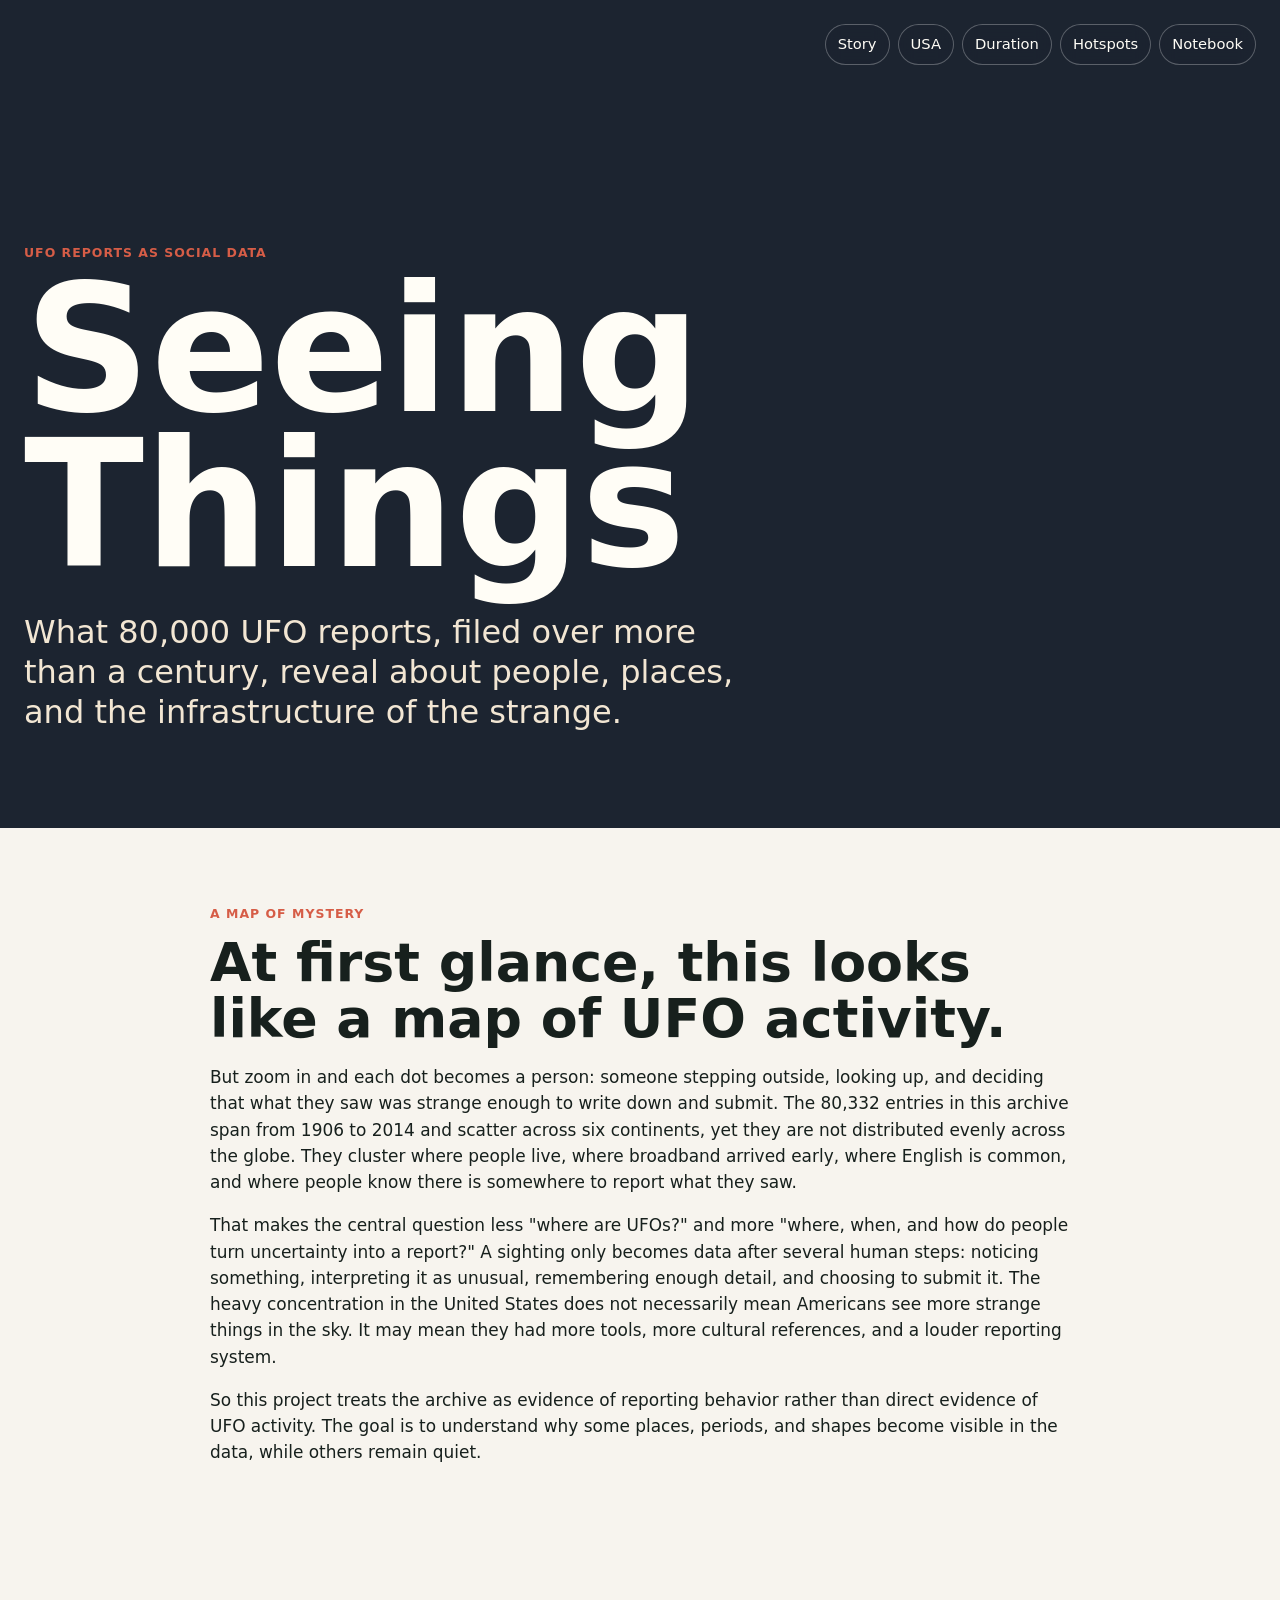
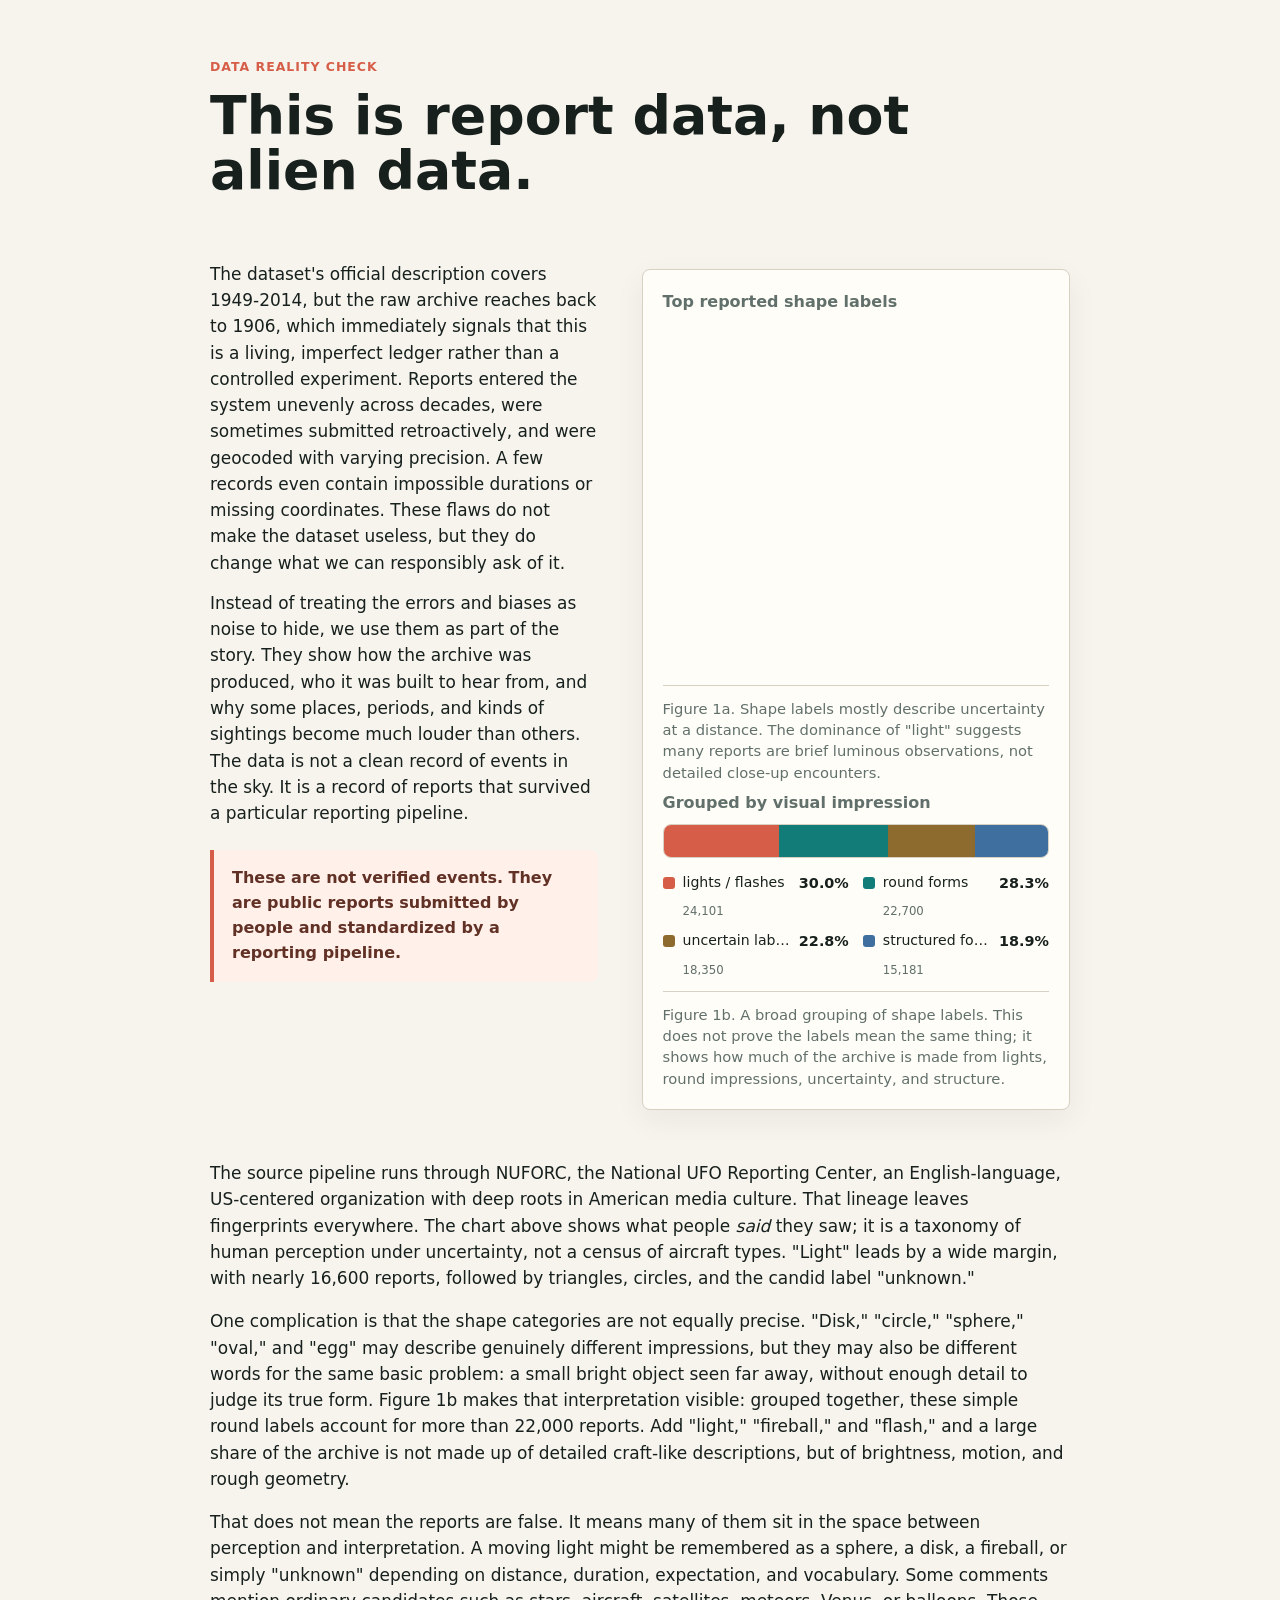
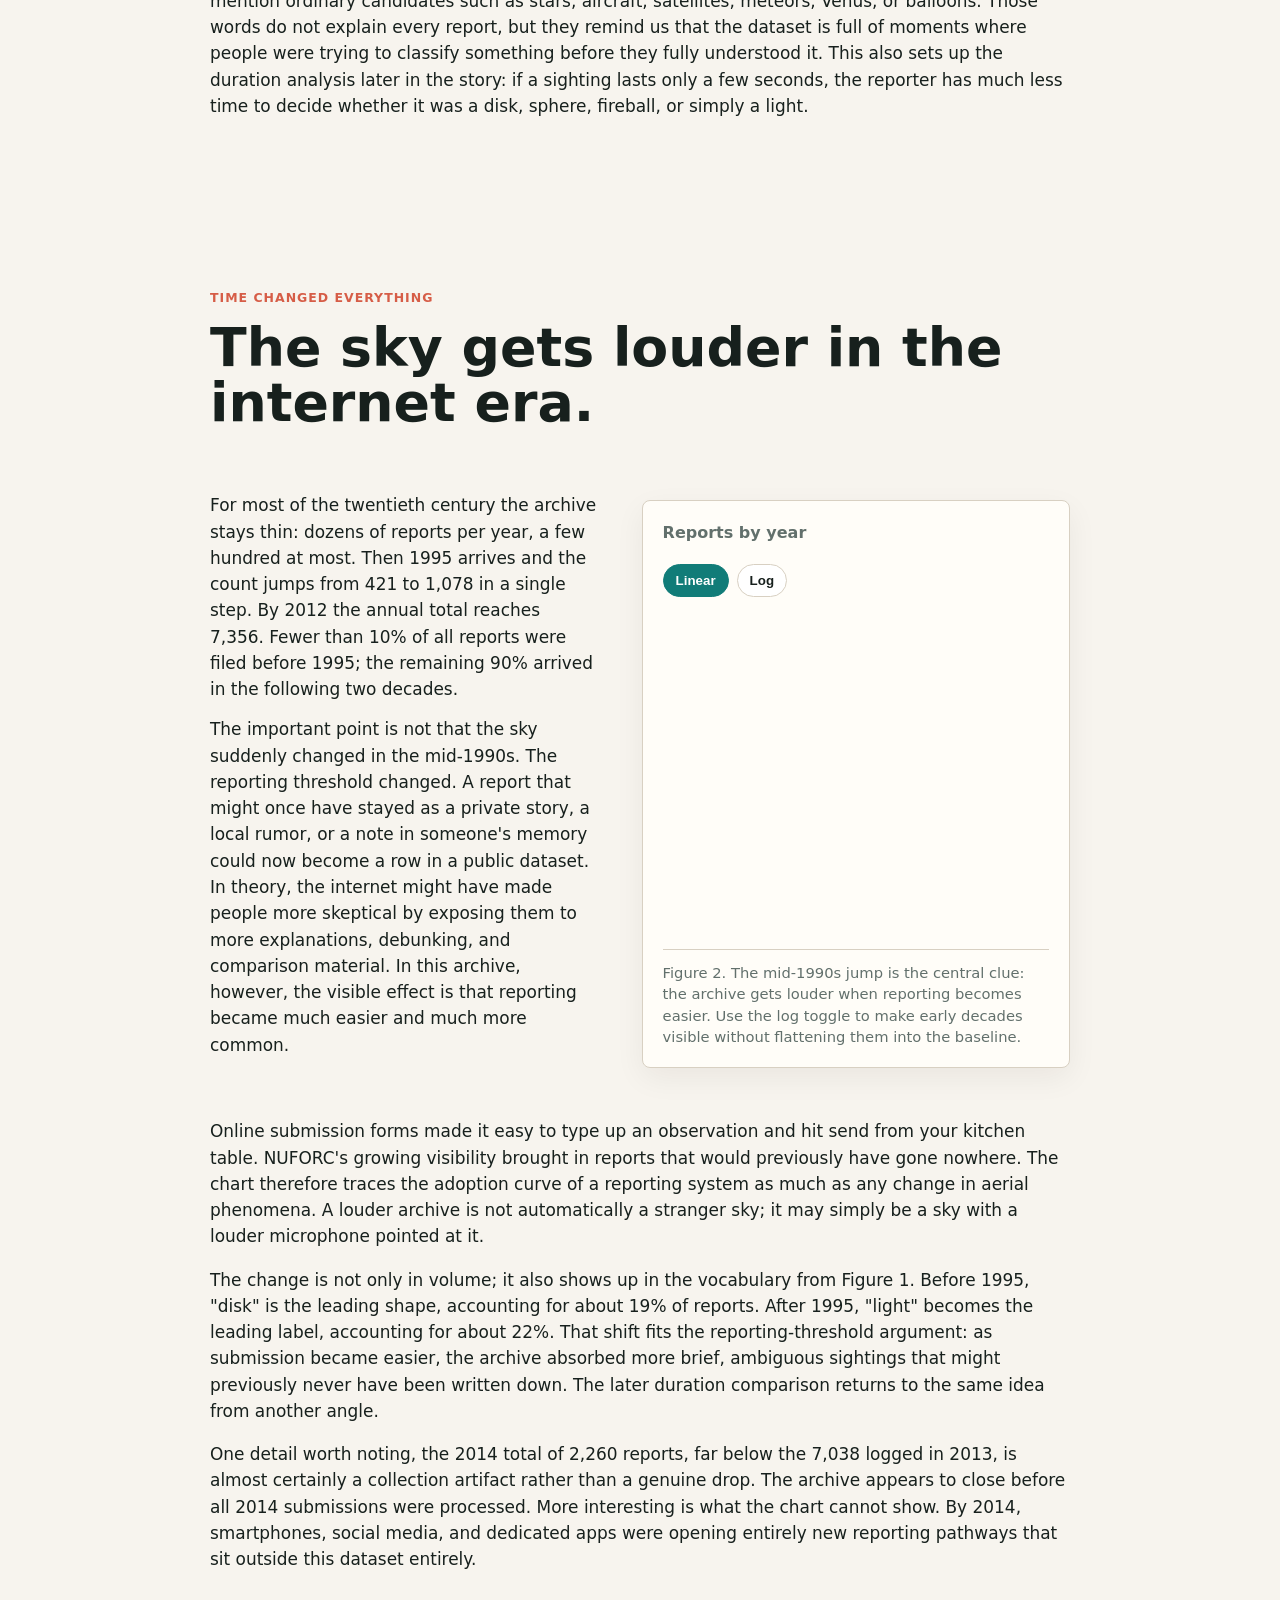
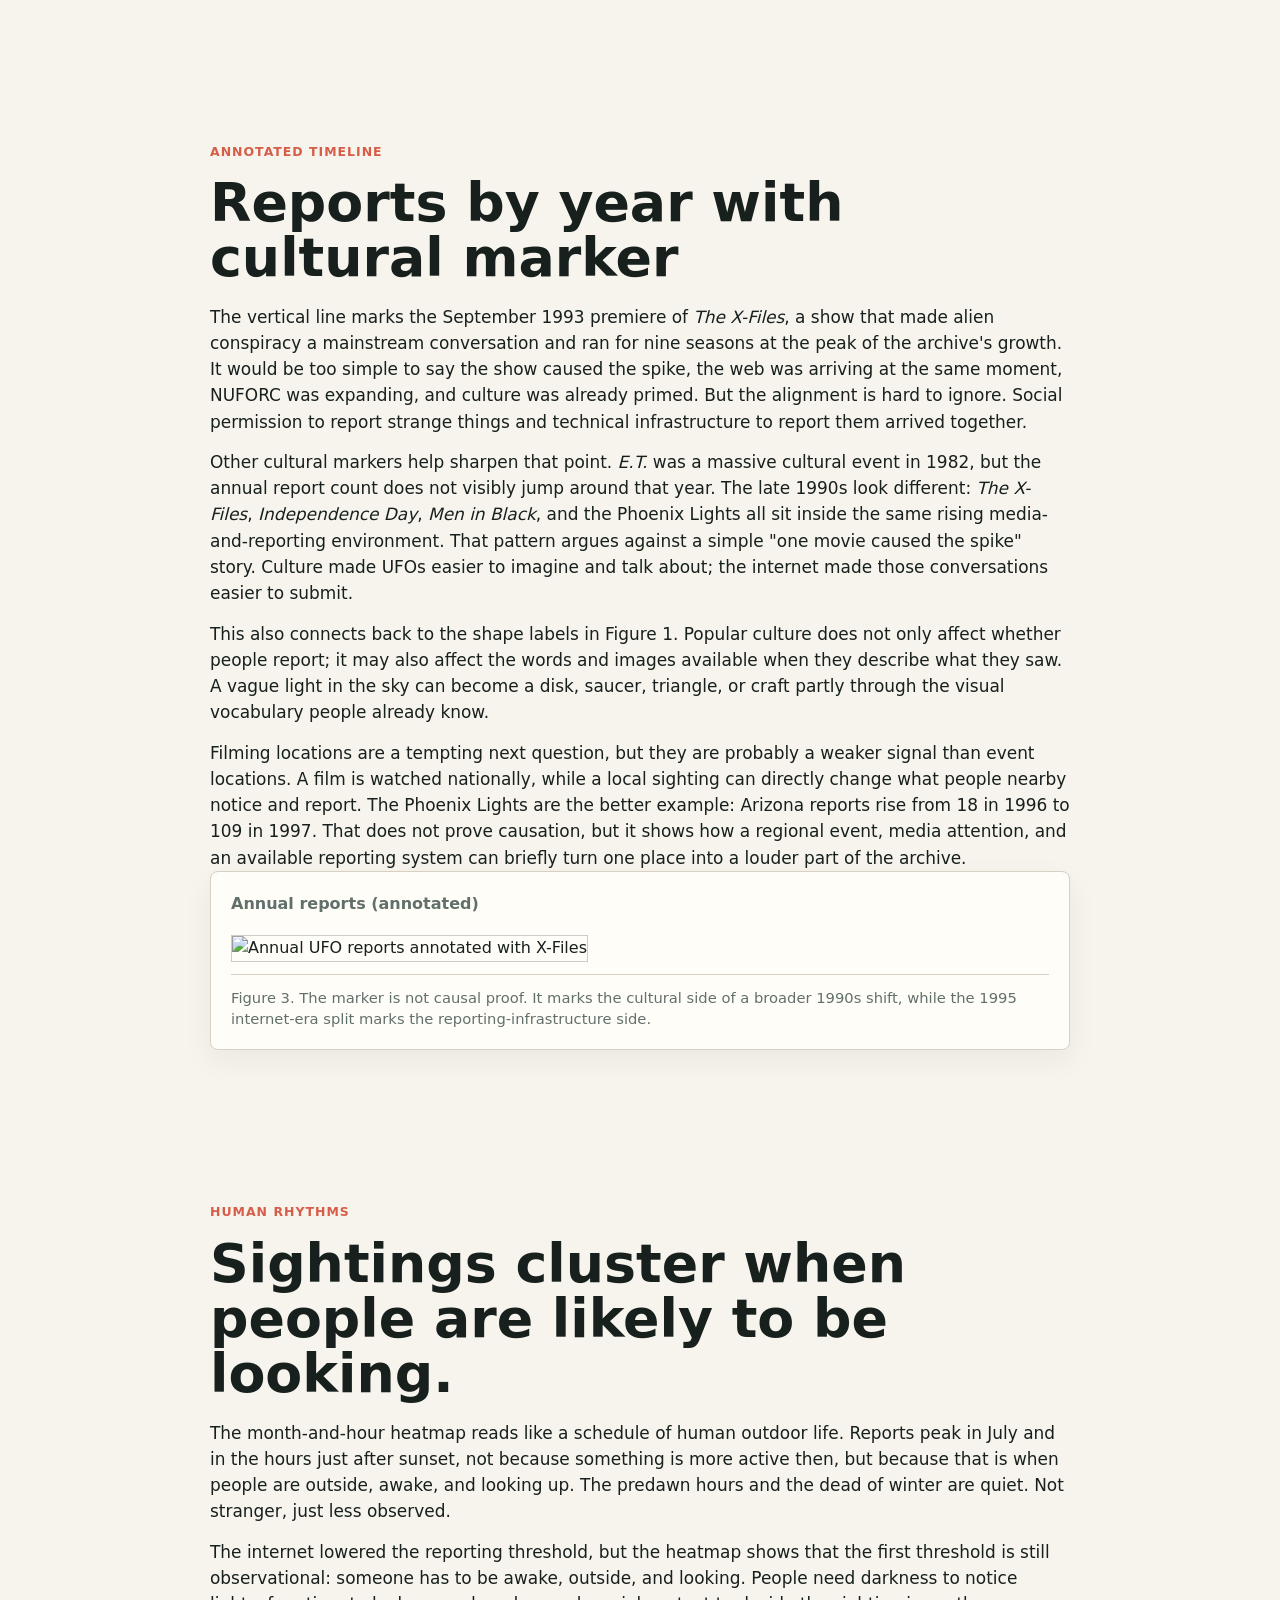
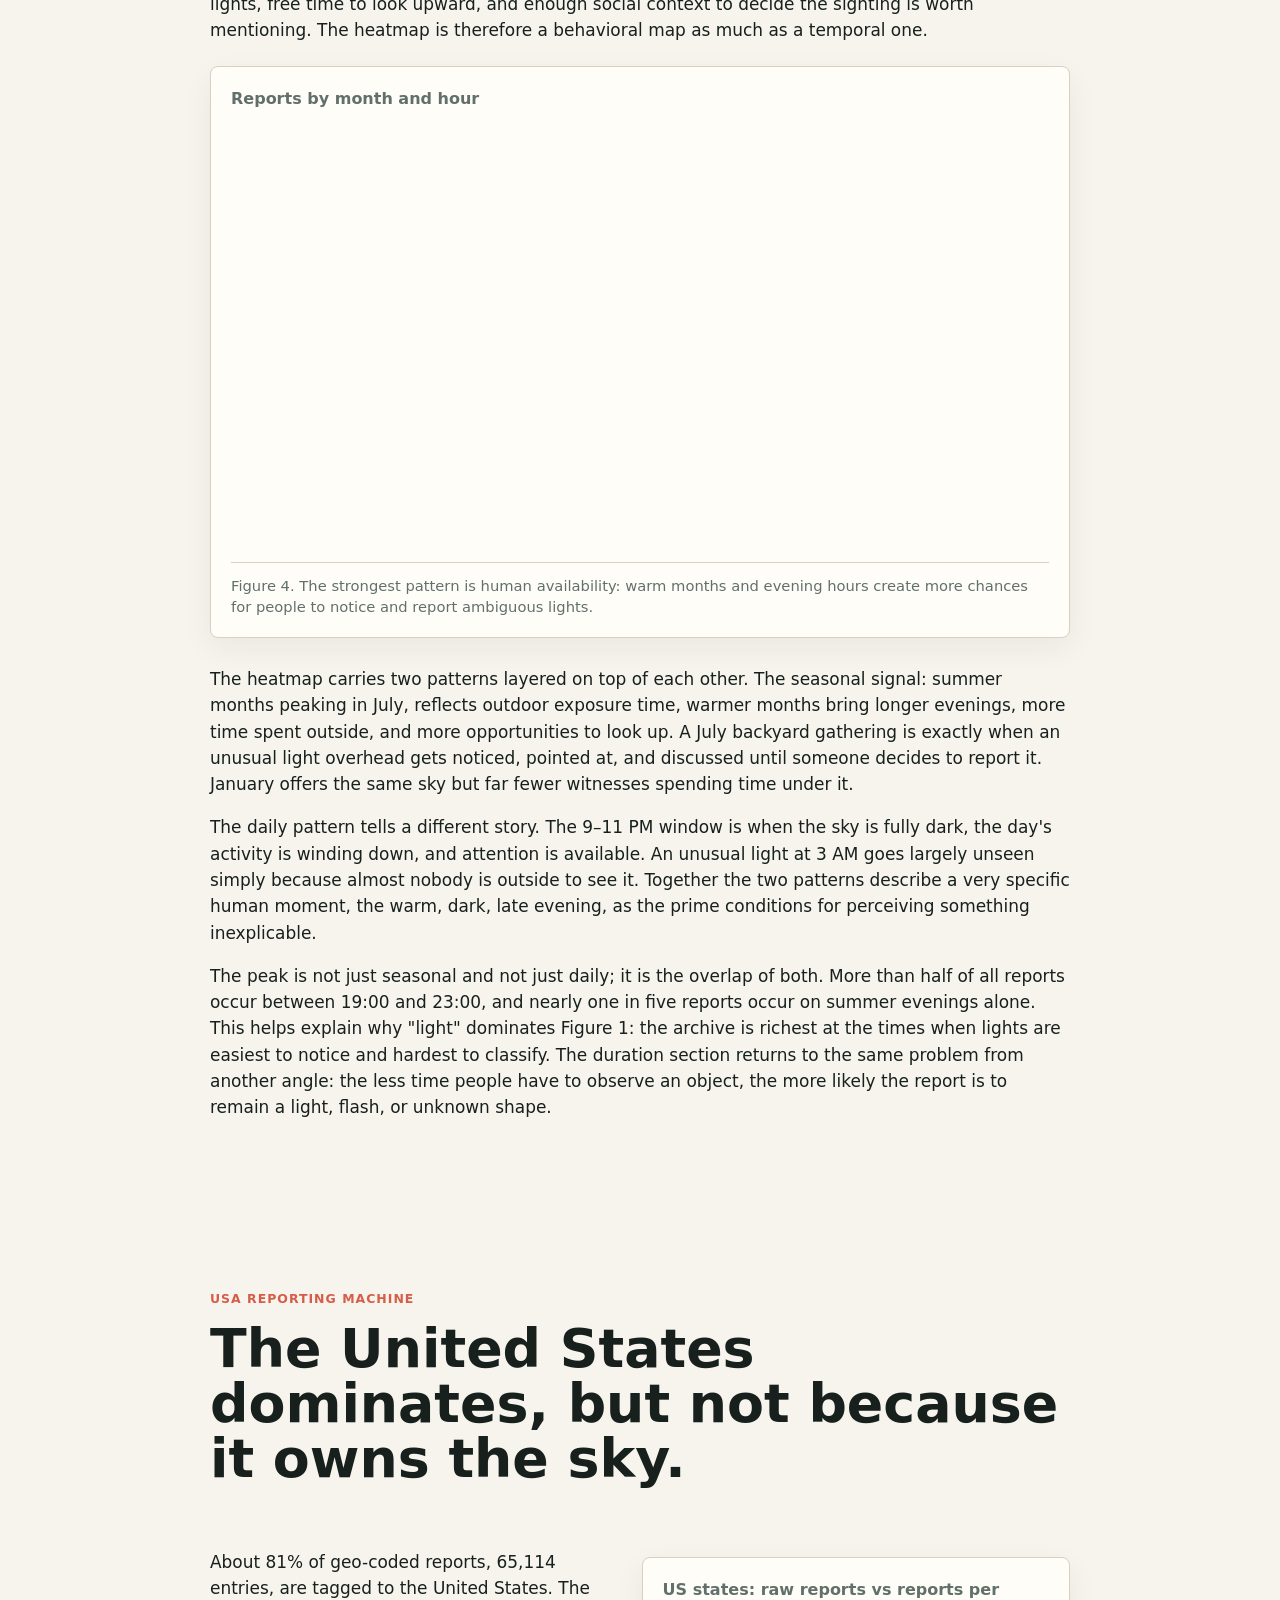
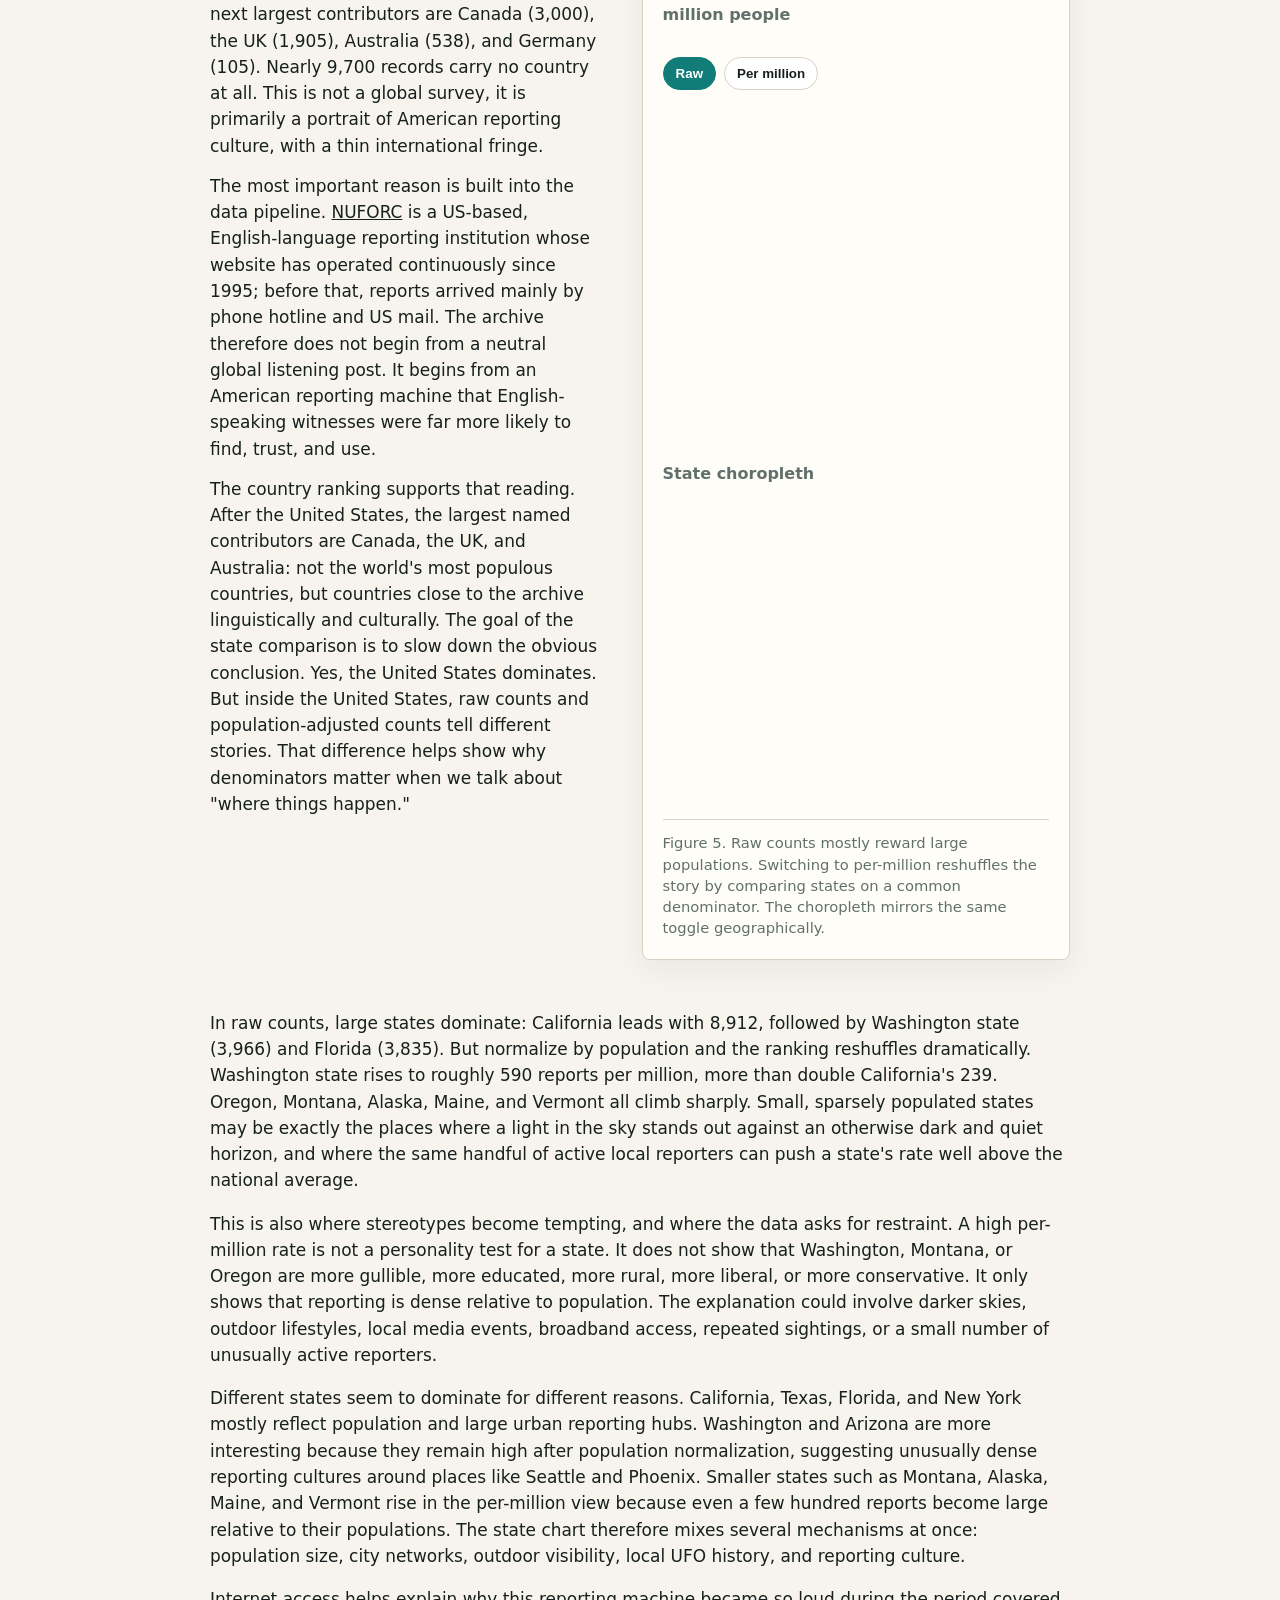
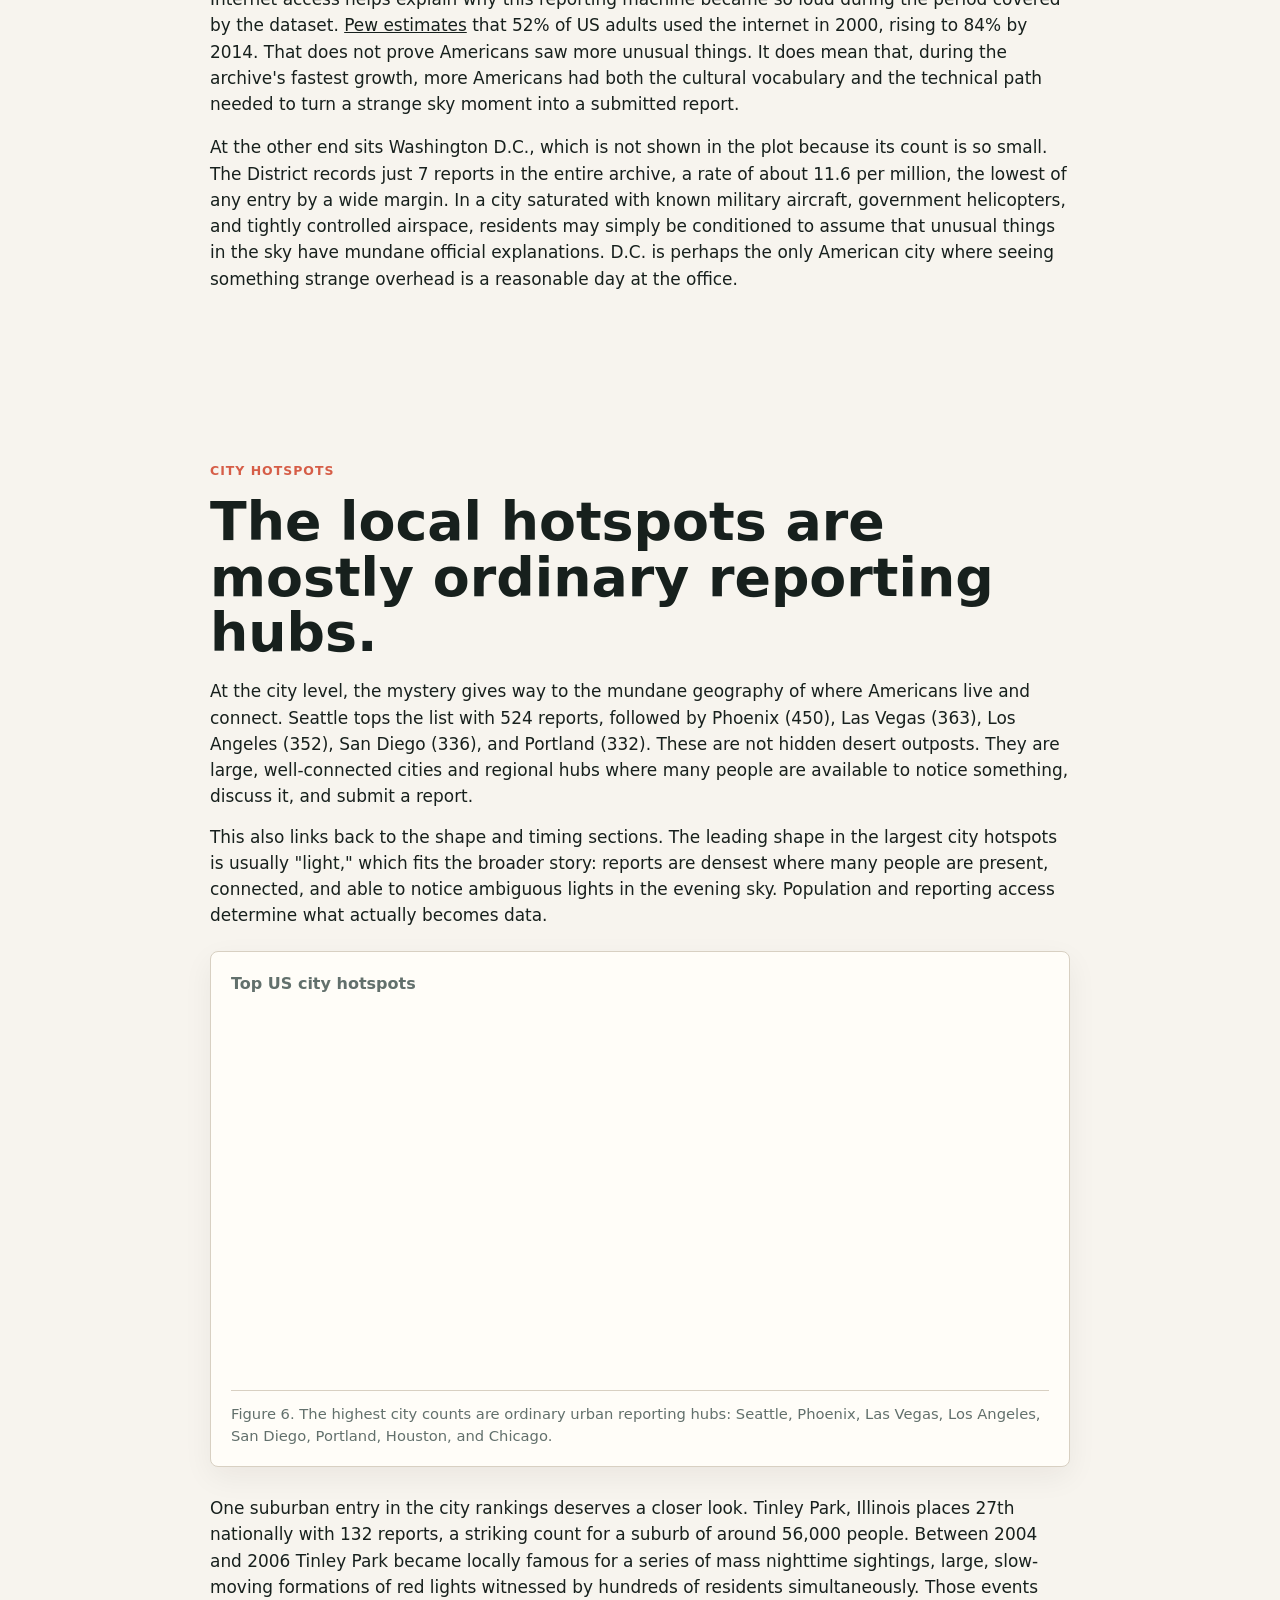
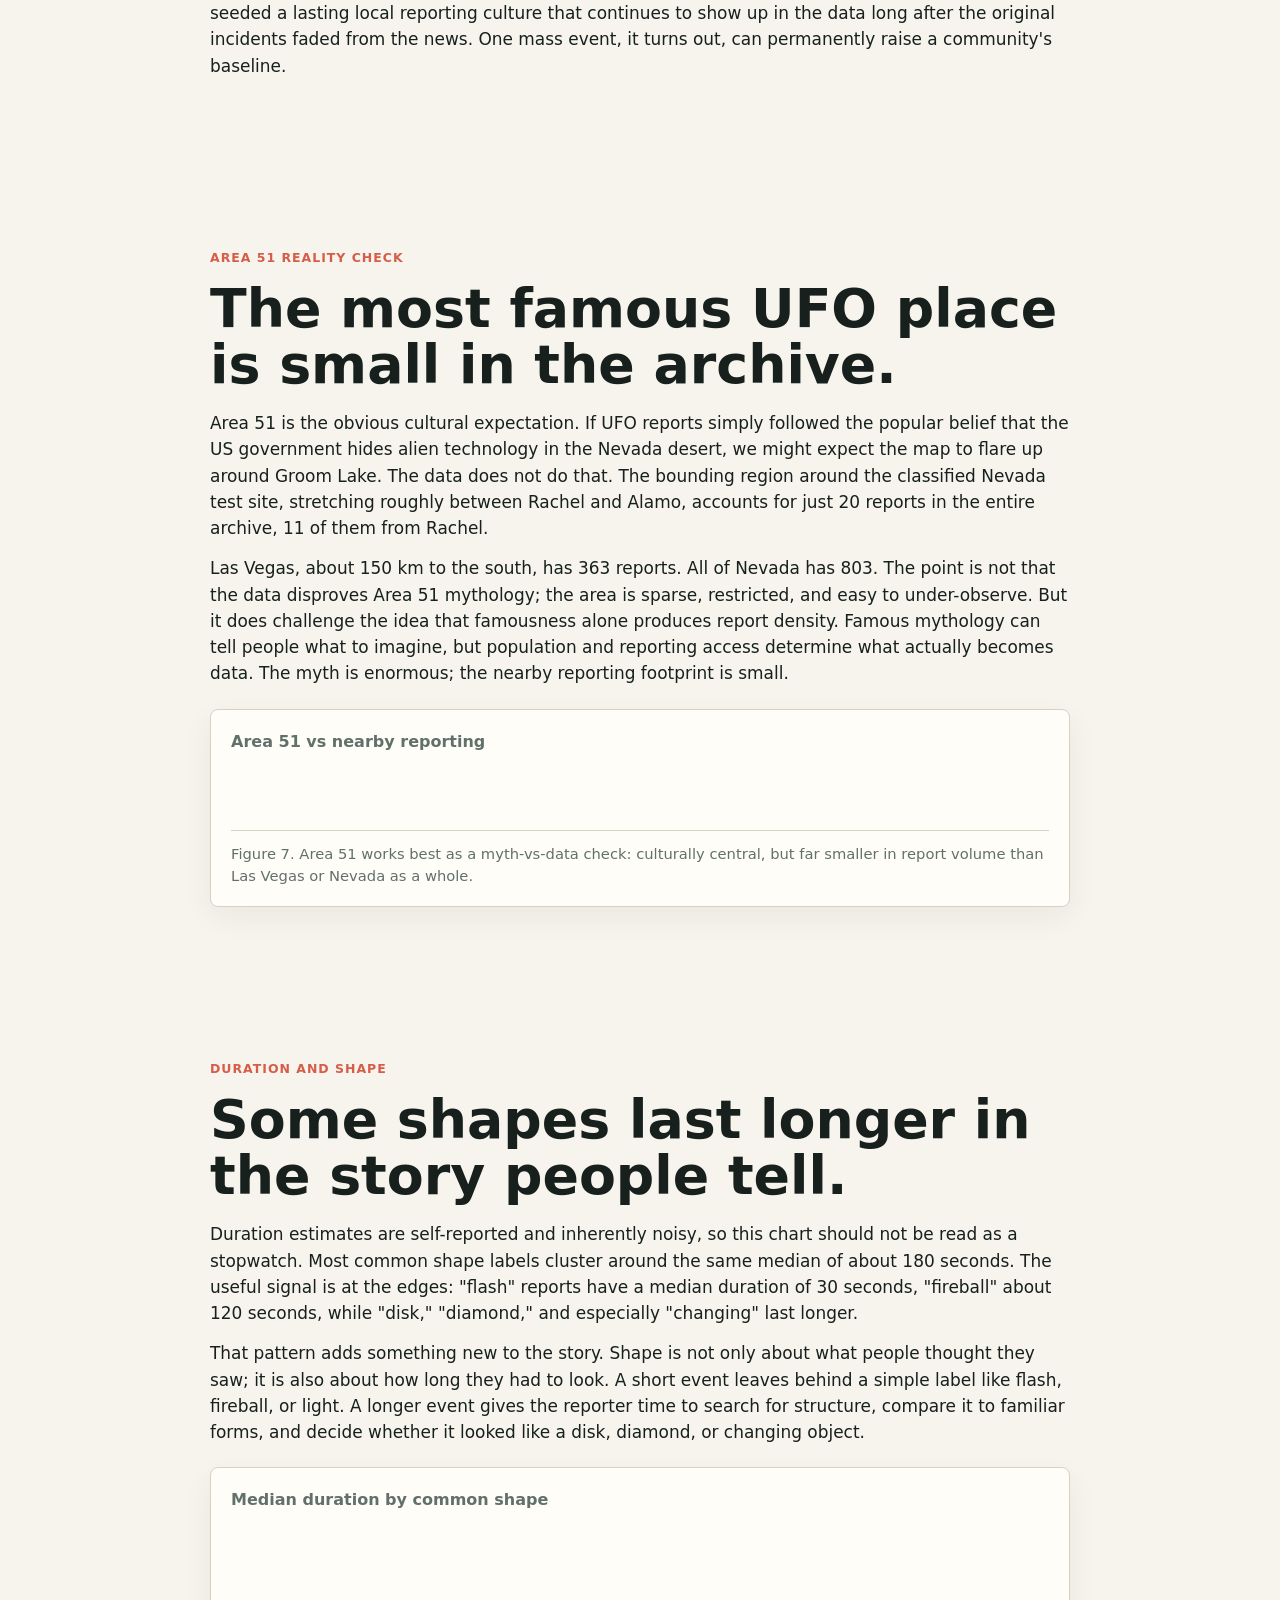
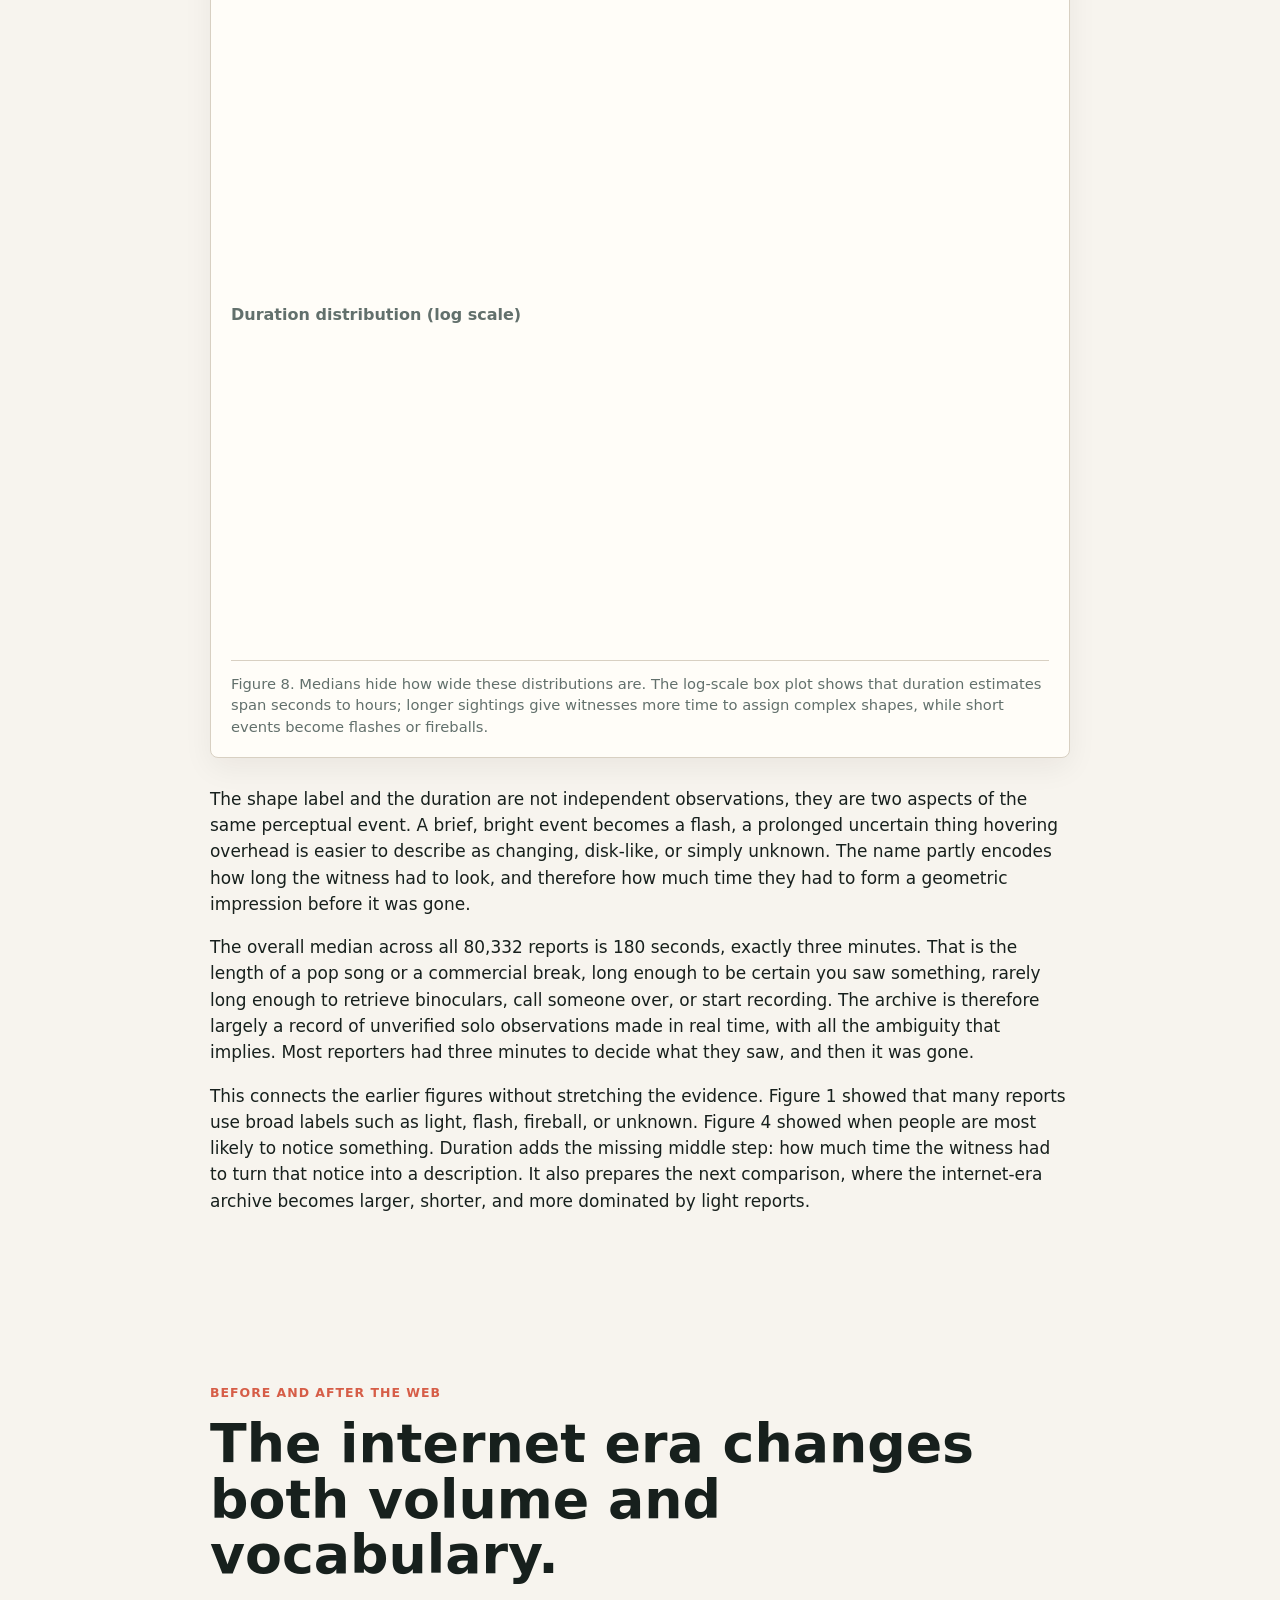
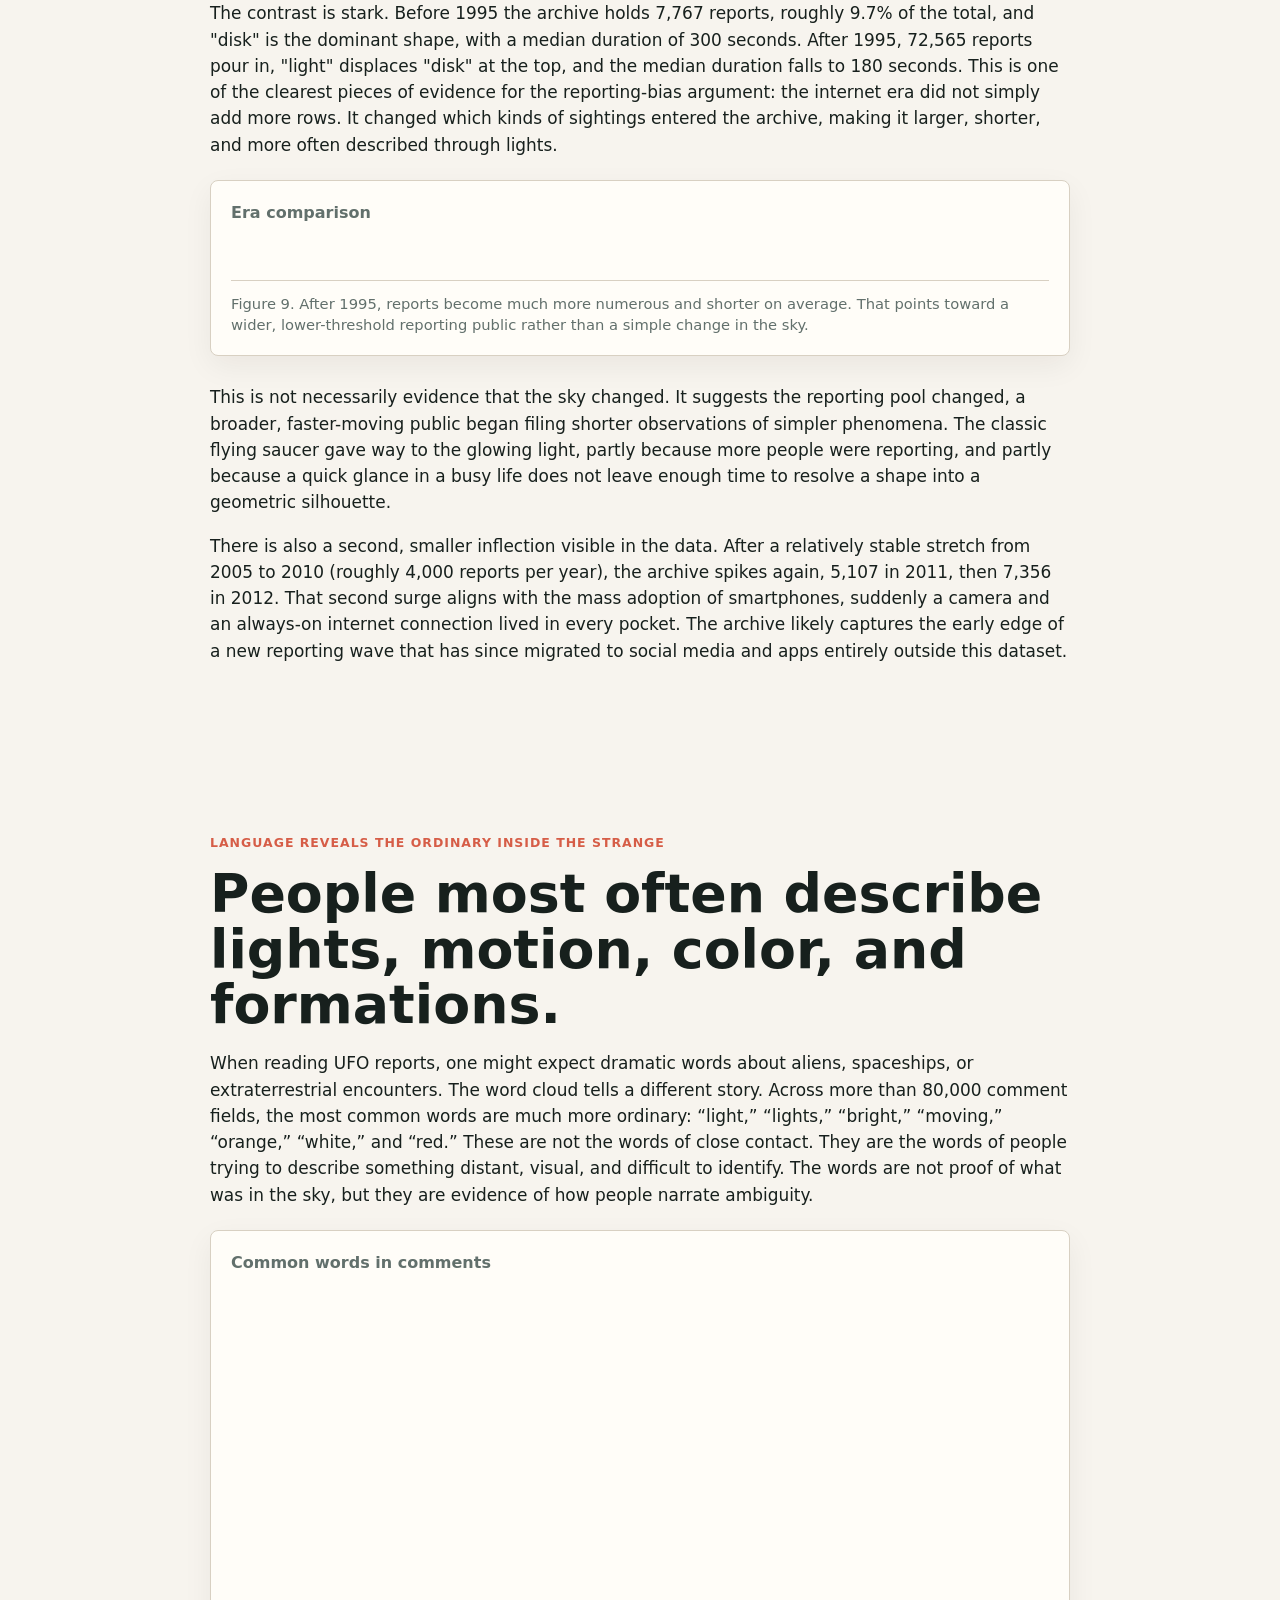
==== index.html @ fdd9f5a9 "index figur og css" ====
<!doctype html>
<html lang="en">
  <head>
    <meta charset="utf-8">
    <meta name="viewport" content="width=device-width, initial-scale=1">
    <title>Seeing Things</title>
    <link rel="stylesheet" href="styles.css?v=10">
  </head>
  <body>
    <header class="hero">
      <nav class="topbar" aria-label="Project links">
        <a href="#story">Story</a>
        <a href="#usa">USA</a>
        <a href="#duration">Duration</a>
        <a href="#hotspots">Hotspots</a>
        <a href="notebooks/explainer.ipynb">Notebook</a>
      </nav>
      <div class="hero__content">
        <p class="eyebrow">UFO reports as social data</p>
        <h1>Seeing Things</h1>
        <p class="subtitle">What 80,000 UFO reports, filed over more than a century, reveal about people, places, and the infrastructure of the strange.</p>
      </div>
      <svg id="hero-map" class="hero__map" role="img" aria-label="World map of UFO report density"></svg>
    </header>

    <main id="story">
      <section class="chapter intro-grid">
        <div>
          <p class="kicker">A map of mystery</p>
          <h2>At first glance, this looks like a map of UFO activity.</h2>
          <p>
            But zoom in and each dot becomes a person: someone stepping outside, looking up,
            and deciding that what they saw was strange enough to write down and submit.
            The 80,332 entries in this archive span from 1906 to 2014 and scatter across six
            continents, yet they are not distributed evenly across the globe. They cluster
            where people live, where broadband arrived early, where English is common, and
            where people know there is somewhere to report what they saw.
          </p>
          <p>
            That makes the central question less "where are UFOs?" and more "where, when,
            and how do people turn uncertainty into a report?" A sighting only becomes data
            after several human steps: noticing something, interpreting it as unusual,
            remembering enough detail, and choosing to submit it. The heavy concentration in
            the United States does not necessarily mean Americans see more strange things in
            the sky. It may mean they had more tools, more cultural references, and a louder
            reporting system.
          </p>
          <p>
            So this project treats the archive as evidence of reporting behavior rather than
            direct evidence of UFO activity. The goal is to understand why some places,
            periods, and shapes become visible in the data, while others remain quiet.
          </p>
        </div>
        <div class="metric-grid" id="summary-metrics"></div>
      </section>

      <section class="chapter split split--side" id="shapes">
        <div class="split-head">
          <p class="kicker">Data reality check</p>
          <h2>This is report data, not alien data.</h2>
        </div>
        <div class="copy">
          <p>
            The dataset's official description covers 1949-2014, but the raw archive reaches back to 1906,
            which immediately signals that this is a living, imperfect ledger rather than a controlled
            experiment. Reports entered the system unevenly across decades, were sometimes submitted
            retroactively, and were geocoded with varying precision. A few records even contain impossible
            durations or missing coordinates. These flaws do not make the dataset useless, but they do
            change what we can responsibly ask of it.
          </p>
          <p>
            Instead of treating the errors and biases as noise to hide, we use them as part of the story.
            They show how the archive was produced, who it was built to hear from, and why some places,
            periods, and kinds of sightings become much louder than others. The data is not a clean record
            of events in the sky. It is a record of reports that survived a particular reporting pipeline.
          </p>
          <div class="warning">
            These are not verified events. They are public reports submitted by people and standardized
            by a reporting pipeline.
          </div>
        </div>
        <div class="panel">
          <h3>Top reported shape labels</h3>
          <svg id="shape-bars" class="chart" role="img" aria-label="Bar chart of top reported UFO shapes"></svg>
          <p class="figure-note">
            Figure 1a. Shape labels mostly describe uncertainty at a distance. The dominance of "light" suggests
            many reports are brief luminous observations, not detailed close-up encounters.
          </p>
          <h3 class="panel-subtitle">Grouped by visual impression</h3>
          <div id="shape-group-stack" class="shape-stack" role="img" aria-label="Stacked bar chart of grouped UFO shape categories">
            <div class="shape-stack__bar">
              <div class="shape-stack__segment" style="width: 30.0%; background: #d65d47;" title="lights / flashes: 24,101 reports (30.0%)"></div>
              <div class="shape-stack__segment" style="width: 28.3%; background: #117c78;" title="round forms: 22,700 reports (28.3%)"></div>
              <div class="shape-stack__segment" style="width: 22.8%; background: #8d6b2f;" title="uncertain labels: 18,350 reports (22.8%)"></div>
              <div class="shape-stack__segment" style="width: 18.9%; background: #3f6f9f;" title="structured forms: 15,181 reports (18.9%)"></div>
            </div>
            <div class="shape-stack__legend">
              <div class="shape-stack__item">
                <span class="shape-stack__swatch" style="background: #d65d47;"></span>
                <span class="shape-stack__label">lights / flashes</span>
                <strong>30.0%</strong>
                <small>24,101</small>
              </div>
              <div class="shape-stack__item">
                <span class="shape-stack__swatch" style="background: #117c78;"></span>
                <span class="shape-stack__label">round forms</span>
                <strong>28.3%</strong>
                <small>22,700</small>
              </div>
              <div class="shape-stack__item">
                <span class="shape-stack__swatch" style="background: #8d6b2f;"></span>
                <span class="shape-stack__label">uncertain labels</span>
                <strong>22.8%</strong>
                <small>18,350</small>
              </div>
              <div class="shape-stack__item">
                <span class="shape-stack__swatch" style="background: #3f6f9f;"></span>
                <span class="shape-stack__label">structured forms</span>
                <strong>18.9%</strong>
                <small>15,181</small>
              </div>
            </div>
          </div>
          <p class="figure-note">
            Figure 1b. A broad grouping of shape labels. This does not prove the labels mean the
            same thing; it shows how much of the archive is made from lights, round impressions,
            uncertainty, and structure.
          </p>
        </div>
        <div class="full-row">
          <p>
            The source pipeline runs through NUFORC, the National UFO Reporting Center, an
            English-language, US-centered organization with deep roots in American media culture.
            That lineage leaves fingerprints everywhere. The chart above shows what people
            <em>said</em> they saw; it is a taxonomy of human perception under uncertainty, not a
            census of aircraft types. "Light" leads by a wide margin, with nearly 16,600 reports,
            followed by triangles, circles, and the candid label "unknown."
          </p>
          <p>
            One complication is that the shape categories are not equally precise. "Disk," "circle,"
            "sphere," "oval," and "egg" may describe genuinely different impressions, but they may
            also be different words for the same basic problem: a small bright object seen far away,
            without enough detail to judge its true form. Figure 1b makes that interpretation visible:
            grouped together, these simple round labels account for more than 22,000 reports. Add
            "light," "fireball," and "flash," and a large share of the archive is not made up of
            detailed craft-like descriptions, but of brightness, motion, and rough geometry.
          </p>
          <p>
            That does not mean the reports are false. It means many of them sit in the space between
            perception and interpretation. A moving light might be remembered as a sphere, a disk, a
            fireball, or simply "unknown" depending on distance, duration, expectation, and vocabulary.
            Some comments mention ordinary candidates such as stars, aircraft, satellites, meteors,
            Venus, or balloons. Those words do not explain every report, but they remind us that the
            dataset is full of moments where people were trying to classify something before they fully
            understood it. This also sets up the duration analysis later in the story: if a sighting
            lasts only a few seconds, the reporter has much less time to decide whether it was a disk,
            sphere, fireball, or simply a light.
          </p>
        </div>
      </section>

      <section class="chapter split split--side">
        <div class="split-head">
          <p class="kicker">Time changed everything</p>
          <h2>The sky gets louder in the internet era.</h2>
        </div>
        <div class="copy">
          <p>
            For most of the twentieth century the archive stays thin: dozens of reports per year, a
            few hundred at most. Then 1995 arrives and the count jumps from 421 to 1,078 in a single
            step. By 2012 the annual total reaches 7,356. Fewer than 10% of all reports were filed
            before 1995; the remaining 90% arrived in the following two decades.
          </p>
          <p>
            The important point is not that the sky suddenly changed in the mid-1990s. The reporting
            threshold changed. A report that might once have stayed as a private story, a local rumor,
            or a note in someone's memory could now become a row in a public dataset. In theory, the
            internet might have made people more skeptical by exposing them to more explanations,
            debunking, and comparison material. In this archive, however, the visible effect is that
            reporting became much easier and much more common.
          </p>
        </div>
        <div class="panel">
          <h3>Reports by year</h3>
          <div class="toggle-row" role="group" aria-label="Annual chart scale">
            <button class="mode-button active" data-annual-scale="linear">Linear</button>
            <button class="mode-button" data-annual-scale="log">Log</button>
          </div>
          <svg id="annual-line" class="chart" role="img" aria-label="Line chart of UFO reports by year"></svg>
          <p class="figure-note">
            Figure 2. The mid-1990s jump is the central clue: the archive gets louder when reporting becomes easier.
            Use the log toggle to make early decades visible without flattening them into the baseline.
          </p>
        </div>
        <div class="full-row">
          <p>
            Online submission forms made it easy to type up an observation and hit send from your
            kitchen table. NUFORC's growing visibility brought in reports that would previously have
            gone nowhere. The chart therefore traces the adoption curve of a reporting system as much
            as any change in aerial phenomena. A louder archive is not automatically a stranger sky;
            it may simply be a sky with a louder microphone pointed at it.
          </p>
          <p>
            The change is not only in volume; it also shows up in the vocabulary from Figure 1. Before
            1995, "disk" is the leading shape, accounting for about 19% of reports. After 1995, "light"
            becomes the leading label, accounting for about 22%. That shift fits the reporting-threshold
            argument: as submission became easier, the archive absorbed more brief, ambiguous sightings
            that might previously never have been written down. The later duration comparison returns
            to the same idea from another angle.
          </p>
          <p>
            One detail worth noting, the 2014 total of 2,260 reports, far below the 7,038 logged in
            2013, is almost certainly a collection artifact rather than a genuine drop. The archive
            appears to close before all 2014 submissions were processed. More interesting is what the
            chart cannot show. By 2014, smartphones, social media, and dedicated apps were opening
            entirely new reporting pathways that sit outside this dataset entirely.
          </p>
        </div>
      </section>

      <section class="chapter figure-section">
        <div class="copy">
          <p class="kicker">Annotated timeline</p>
          <h2>Reports by year with cultural marker</h2>
          <p>
            The vertical line marks the September 1993 premiere of <em>The X-Files</em>, a show
            that made alien conspiracy a mainstream conversation and ran for nine seasons at the
            peak of the archive's growth. It would be too simple to say the show caused the spike,
            the web was arriving at the same moment, NUFORC was expanding, and culture was already
            primed. But the alignment is hard to ignore. Social permission to report strange things
            and technical infrastructure to report them arrived together.
          </p>
          <p>
            Other cultural markers help sharpen that point. <em>E.T.</em> was a massive cultural
            event in 1982, but the annual report count does not visibly jump around that year. The
            late 1990s look different: <em>The X-Files</em>, <em>Independence Day</em>,
            <em>Men in Black</em>, and the Phoenix Lights all sit inside the same rising
            media-and-reporting environment. That pattern argues against a simple "one movie caused
            the spike" story. Culture made UFOs easier to imagine and talk about; the internet made
            those conversations easier to submit.
          </p>
          <p>
            This also connects back to the shape labels in Figure 1. Popular culture does not only
            affect whether people report; it may also affect the words and images available when they
            describe what they saw. A vague light in the sky can become a disk, saucer, triangle, or
            craft partly through the visual vocabulary people already know.
          </p>
          <p>
            Filming locations are a tempting next question, but they are probably a weaker signal
            than event locations. A film is watched nationally, while a local sighting can directly
            change what people nearby notice and report. The Phoenix Lights are the better example:
            Arizona reports rise from 18 in 1996 to 109 in 1997. That does not prove causation, but
            it shows how a regional event, media attention, and an available reporting system can
            briefly turn one place into a louder part of the archive.
          </p>
        </div>
        <div class="panel">
          <h3>Annual reports (annotated)</h3>
          <img src="figures/annual_by_year.png" alt="Annual UFO reports annotated with X-Files" style="max-width:100%;height:auto;border:1px solid #ccc;">
          <p class="figure-note">
            Figure 3. The marker is not causal proof. It marks the cultural side of a broader 1990s
            shift, while the 1995 internet-era split marks the reporting-infrastructure side.
          </p>
        </div>
      </section>

      <section class="chapter split">
        <div class="copy">
          <p class="kicker">Human rhythms</p>
          <h2>Sightings cluster when people are likely to be looking.</h2>
          <p>
            The month-and-hour heatmap reads like a schedule of human outdoor life. Reports peak in
            July and in the hours just after sunset, not because something is more active then, but
            because that is when people are outside, awake, and looking up. The predawn hours and the
            dead of winter are quiet. Not stranger, just less observed.
          </p>
          <p>
            The internet lowered the reporting threshold, but the heatmap shows that the first
            threshold is still observational: someone has to be awake, outside, and looking. People
            need darkness to notice lights, free time to look upward, and enough social context to
            decide the sighting is worth mentioning. The heatmap is therefore a behavioral map as much
            as a temporal one.
          </p>
        </div>
        <div class="panel">
          <h3>Reports by month and hour</h3>
          <svg id="heatmap" class="chart heatmap" role="img" aria-label="Heatmap of UFO reports by month and hour"></svg>
          <p class="figure-note">
            Figure 4. The strongest pattern is human availability: warm months and evening hours create more chances
            for people to notice and report ambiguous lights.
          </p>
        </div>
        <div class="full-row">
          <p>
            The heatmap carries two patterns layered on top of each other. The seasonal signal:
            summer months peaking in July, reflects outdoor exposure time, warmer months bring longer
            evenings, more time spent outside, and more opportunities to look up. A July backyard
            gathering is exactly when an unusual light overhead gets noticed, pointed at, and discussed
            until someone decides to report it. January offers the same sky but far fewer witnesses
            spending time under it.
          </p>
          <p>
            The daily pattern tells a different story. The 9–11 PM window is when the sky is fully
            dark, the day's activity is winding down, and attention is available. An unusual light at
            3 AM goes largely unseen simply because almost nobody is outside to see it. Together the
            two patterns describe a very specific human moment, the warm, dark, late evening, as
            the prime conditions for perceiving something inexplicable.
          </p>
          <p>
            The peak is not just seasonal and not just daily; it is the overlap of both. More than half
            of all reports occur between 19:00 and 23:00, and nearly one in five reports occur on summer
            evenings alone. This helps explain why "light" dominates Figure 1: the archive is richest
            at the times when lights are easiest to notice and hardest to classify. The duration section
            returns to the same problem from another angle: the less time people have to observe an
            object, the more likely the report is to remain a light, flash, or unknown shape.
          </p>
        </div>
      </section>

      <section class="chapter split split--side" id="usa">
        <div class="split-head">
          <p class="kicker">USA reporting machine</p>
          <h2>The United States dominates, but not because it owns the sky.</h2>
        </div>
        <div class="copy">
          <p>
            About 81% of geo-coded reports, 65,114 entries, are tagged to the United States. The next
            largest contributors are Canada (3,000), the UK (1,905), Australia (538), and Germany (105).
            Nearly 9,700 records carry no country at all. This is not a global survey, it is primarily
            a portrait of American reporting culture, with a thin international fringe.
          </p>
          <p>
            The most important reason is built into the data pipeline. <a href="https://nuforc.org/about-us/">NUFORC</a>
            is a US-based, English-language reporting institution whose website has operated continuously
            since 1995; before that, reports arrived mainly by phone hotline and US mail. The archive
            therefore does not begin from a neutral global listening post. It begins from an American
            reporting machine that English-speaking witnesses were far more likely to find, trust, and use.
          </p>
          <p>
            The country ranking supports that reading. After the United States, the largest named
            contributors are Canada, the UK, and Australia: not the world's most populous countries,
            but countries close to the archive linguistically and culturally. The goal of the state
            comparison is to slow down the obvious conclusion. Yes, the United States dominates. But
            inside the United States, raw counts and population-adjusted counts tell different stories.
            That difference helps show why denominators matter when we talk about "where things happen."
          </p>
        </div>
        <div class="panel panel--stack">
          <h3>US states: raw reports vs reports per million people</h3>
          <div class="toggle-row" role="group" aria-label="State chart mode">
            <button class="mode-button active" data-state-mode="reports">Raw</button>
            <button class="mode-button" data-state-mode="reports_per_million">Per million</button>
          </div>
          <svg id="state-bars" class="chart" role="img" aria-label="US state report ranking"></svg>
          <h3 class="panel-subtitle">State choropleth</h3>
          <svg id="state-map" class="chart chart--short" role="img" aria-label="US state choropleth map of UFO reports"></svg>
          <p class="figure-note">
            Figure 5. Raw counts mostly reward large populations. Switching to per-million reshuffles the story by
            comparing states on a common denominator. The choropleth mirrors the same toggle geographically.
          </p>
        </div>
        <div class="full-row">
          <p>
            In raw counts, large states dominate: California leads with 8,912, followed by Washington
            state (3,966) and Florida (3,835). But normalize by population and the ranking reshuffles
            dramatically. Washington state rises to roughly 590 reports per million, more than double
            California's 239. Oregon, Montana, Alaska, Maine, and Vermont all climb sharply. Small,
            sparsely populated states may be exactly the places where a light in the sky stands out
            against an otherwise dark and quiet horizon, and where the same handful of active local
            reporters can push a state's rate well above the national average.
          </p>
          <p>
            This is also where stereotypes become tempting, and where the data asks for restraint.
            A high per-million rate is not a personality test for a state. It does not show that
            Washington, Montana, or Oregon are more gullible, more educated, more rural, more liberal,
            or more conservative. It only shows that reporting is dense relative to population. The
            explanation could involve darker skies, outdoor lifestyles, local media events, broadband
            access, repeated sightings, or a small number of unusually active reporters.
          </p>
          <p>
            Different states seem to dominate for different reasons. California, Texas, Florida, and
            New York mostly reflect population and large urban reporting hubs. Washington and Arizona
            are more interesting because they remain high after population normalization, suggesting
            unusually dense reporting cultures around places like Seattle and Phoenix. Smaller states
            such as Montana, Alaska, Maine, and Vermont rise in the per-million view because even a few
            hundred reports become large relative to their populations. The state chart therefore mixes
            several mechanisms at once: population size, city networks, outdoor visibility, local UFO
            history, and reporting culture.
          </p>
          <p>
            Internet access helps explain why this reporting machine became so loud during the period
            covered by the dataset. <a href="https://www.pewresearch.org/internet/fact-sheet/internet-broadband/">Pew estimates</a>
            that 52% of US adults used the internet in 2000, rising to 84% by 2014. That does not
            prove Americans saw more unusual things. It does mean that, during the archive's fastest
            growth, more Americans had both the cultural vocabulary and the technical path needed to
            turn a strange sky moment into a submitted report.
          </p>
          <p>
            At the other end sits Washington D.C., which is not shown in the plot because its count
            is so small. The District records just 7 reports in the entire archive, a rate of about
            11.6 per million, the lowest of any entry by a wide margin. In a city saturated with
            known military aircraft, government helicopters, and tightly controlled airspace,
            residents may simply be conditioned to assume that unusual things in the sky have mundane
            official explanations. D.C. is perhaps the only American city where seeing something
            strange overhead is a reasonable day at the office.
          </p>
        </div>
      </section>

      <section class="chapter split">
        <div class="copy">
          <p class="kicker">City hotspots</p>
          <h2>The local hotspots are mostly ordinary reporting hubs.</h2>
          <p>
            At the city level, the mystery gives way to the mundane geography of where Americans live
            and connect. Seattle tops the list with 524 reports, followed by Phoenix (450), Las Vegas
            (363), Los Angeles (352), San Diego (336), and Portland (332). These are not hidden desert
            outposts. They are large, well-connected cities and regional hubs where many people are
            available to notice something, discuss it, and submit a report.
          </p>
          <p>
            This also links back to the shape and timing sections. The leading shape in the largest
            city hotspots is usually "light," which fits the broader story: reports are densest where
            many people are present, connected, and able to notice ambiguous lights in the evening sky.
            Population and reporting access determine what actually becomes data.
          </p>
        </div>
        <div class="panel panel--stack">
          <h3>Top US city hotspots</h3>
          <svg id="city-bars" class="chart" role="img" aria-label="Top US city UFO report counts"></svg>
          <p class="figure-note">
            Figure 6. The highest city counts are ordinary urban reporting hubs: Seattle, Phoenix,
            Las Vegas, Los Angeles, San Diego, Portland, Houston, and Chicago.
          </p>
        </div>
        <div class="full-row">
          <p>
            One suburban entry in the city rankings deserves a closer look. Tinley Park, Illinois
            places 27th nationally with 132 reports, a striking count for a suburb of around 56,000
            people. Between 2004 and 2006 Tinley Park became locally famous for a series of mass
            nighttime sightings, large, slow-moving formations of red lights witnessed by hundreds
            of residents simultaneously. Those events seeded a lasting local reporting culture that
            continues to show up in the data long after the original incidents faded from the news.
            One mass event, it turns out, can permanently raise a community's baseline.
          </p>
        </div>
      </section>

      <section class="chapter split">
        <div class="copy">
          <p class="kicker">Area 51 reality check</p>
          <h2>The most famous UFO place is small in the archive.</h2>
          <p>
            Area 51 is the obvious cultural expectation. If UFO reports simply followed the popular
            belief that the US government hides alien technology in the Nevada desert, we might expect
            the map to flare up around Groom Lake. The data does not do that. The bounding region
            around the classified Nevada test site, stretching roughly between Rachel and Alamo,
            accounts for just 20 reports in the entire archive, 11 of them from Rachel.
          </p>
          <p>
            Las Vegas, about 150 km to the south, has 363 reports. All of Nevada has 803. The point is
            not that the data disproves Area 51 mythology; the area is sparse, restricted, and easy to
            under-observe. But it does challenge the idea that famousness alone produces report density.
            Famous mythology can tell people what to imagine, but population and reporting access
            determine what actually becomes data. The myth is enormous; the nearby reporting footprint
            is small.
          </p>
        </div>
        <div class="panel panel--stack">
          <h3>Area 51 vs nearby reporting</h3>
          <div class="callout-grid" id="area51-callout"></div>
          <p class="figure-note">
            Figure 7. Area 51 works best as a myth-vs-data check: culturally central, but far smaller
            in report volume than Las Vegas or Nevada as a whole.
          </p>
        </div>
      </section>

      <section class="chapter split" id="duration">
        <div class="copy">
          <p class="kicker">Duration and shape</p>
          <h2>Some shapes last longer in the story people tell.</h2>
          <p>
            Duration estimates are self-reported and inherently noisy, so this chart should not be
            read as a stopwatch. Most common shape labels cluster around the same median of about
            180 seconds. The useful signal is at the edges: "flash" reports have a median duration
            of 30 seconds, "fireball" about 120 seconds, while "disk," "diamond," and especially
            "changing" last longer.
          </p>
          <p>
            That pattern adds something new to the story. Shape is not only about what people thought
            they saw; it is also about how long they had to look. A short event leaves behind a simple
            label like flash, fireball, or light. A longer event gives the reporter time to search for
            structure, compare it to familiar forms, and decide whether it looked like a disk, diamond,
            or changing object.
          </p>
        </div>
        <div class="panel panel--stack">
          <h3>Median duration by common shape</h3>
          <svg id="duration-bars" class="chart" role="img" aria-label="Median UFO report duration by shape"></svg>
          <h3 class="panel-subtitle">Duration distribution (log scale)</h3>
          <svg id="duration-box" class="chart chart--short" role="img" aria-label="Box plot of UFO report durations by shape on a log-scaled axis"></svg>
          <p class="figure-note">
            Figure 8. Medians hide how wide these distributions are. The log-scale box plot shows that duration
            estimates span seconds to hours; longer sightings give witnesses more time to assign complex shapes,
            while short events become flashes or fireballs.
          </p>
        </div>
        <div class="full-row">
          <p>
            The shape label and the duration are not independent observations, they are two aspects
            of the same perceptual event. A brief, bright event becomes a flash, a prolonged uncertain
            thing hovering overhead is easier to describe as changing, disk-like, or simply unknown.
            The name partly encodes how long the witness had to look, and therefore how much time
            they had to form a geometric impression before it was gone.
          </p>
          <p>
            The overall median across all 80,332 reports is 180 seconds, exactly three minutes.
            That is the length of a pop song or a commercial break, long enough to be certain you
            saw something, rarely long enough to retrieve binoculars, call someone over, or start
            recording. The archive is therefore largely a record of unverified solo observations
            made in real time, with all the ambiguity that implies. Most reporters had three minutes
            to decide what they saw, and then it was gone.
          </p>
          <p>
            This connects the earlier figures without stretching the evidence. Figure 1 showed that
            many reports use broad labels such as light, flash, fireball, or unknown. Figure 4 showed
            when people are most likely to notice something. Duration adds the missing middle step:
            how much time the witness had to turn that notice into a description. It also prepares the
            next comparison, where the internet-era archive becomes larger, shorter, and more dominated
            by light reports.
          </p>
        </div>
      </section>

      <section class="chapter split">
        <div class="copy">
          <p class="kicker">Before and after the web</p>
          <h2>The internet era changes both volume and vocabulary.</h2>
          <p>
            The contrast is stark. Before 1995 the archive holds 7,767 reports, roughly 9.7% of the
            total, and "disk" is the dominant shape, with a median duration of 300 seconds. After
            1995, 72,565 reports pour in, "light" displaces "disk" at the top, and the median duration
            falls to 180 seconds. This is one of the clearest pieces of evidence for the reporting-bias
            argument: the internet era did not simply add more rows. It changed which kinds of sightings
            entered the archive, making it larger, shorter, and more often described through lights.
          </p>
        </div>
        <div class="panel panel--stack">
          <h3>Era comparison</h3>
          <div id="era-cards" class="era-grid" aria-label="Pre-internet and internet-era comparison"></div>
          <p class="figure-note">
            Figure 9. After 1995, reports become much more numerous and shorter on average. That points toward a
            wider, lower-threshold reporting public rather than a simple change in the sky.
          </p>
        </div>
        <div class="full-row">
          <p>
            This is not necessarily evidence that the sky changed. It suggests the reporting pool
            changed, a broader, faster-moving public began filing shorter observations of simpler
            phenomena. The classic flying saucer gave way to the glowing light, partly because more
            people were reporting, and partly because a quick glance in a busy life does not leave
            enough time to resolve a shape into a geometric silhouette.
          </p>
          <p>
            There is also a second, smaller inflection visible in the data. After a relatively stable
            stretch from 2005 to 2010 (roughly 4,000 reports per year), the archive spikes again,
            5,107 in 2011, then 7,356 in 2012. That second surge aligns with the mass adoption of
            smartphones, suddenly a camera and an always-on internet connection lived in every
            pocket. The archive likely captures the early edge of a new reporting wave that has
            since migrated to social media and apps entirely outside this dataset.
          </p>
        </div>
      </section>

      <section class="chapter split">
        <div class="copy">
          <p class="kicker">Language reveals the ordinary inside the strange</p>
          <h2>People most often describe lights, motion, color, and formations.</h2>

          <p>
            When reading UFO reports, one might expect dramatic words about aliens, spaceships,
            or extraterrestrial encounters. The word cloud tells a different story. Across more
            than 80,000 comment fields, the most common words are much more ordinary: “light,”
            “lights,” “bright,” “moving,” “orange,” “white,” and “red.” These are not the words
            of close contact. They are the words of people trying to describe something distant,
            visual, and difficult to identify. The words are not proof of what was in the sky, but
            they are evidence of how people narrate ambiguity.
          </p>
        </div>

        <div class="panel">
          <h3>Common words in comments</h3>
          <div id="word-cloud" class="word-cloud" aria-label="Common UFO report words"></div>
          <p class="figure-note">
            Figure 10. The most common words are observational: light, color, motion, speed, and formation. The
            language is mostly about trying to describe uncertainty.
          </p>
        </div>

        <div class="full-row">
          <p>
            The keen observer will notice that most of the largest words describe basic visual
            properties. “Light” and “lights” dominate the figure, suggesting that many sightings
            begin as bright objects in the sky rather than detailed encounters with a clear shape
            or origin. Color words such as “orange,” “white,” “red,” “green,” and “blue” are also
            common, which supports the idea that witnesses often report what they can directly see:
            brightness, color, movement, and direction.
          </p>

          <p>
            Shape and motion also play an important role. Words like “moving,” “flying,” “hovering,”
            “slowly,” “fast,” “triangle,” “formation,” and “star” show how witnesses try to make
            sense of what they saw by comparing it to familiar patterns. A moving light becomes a
            “star,” a group of lights becomes a “formation,” and an unclear outline becomes a
            “triangle” or a “craft.” In this way, the language of the reports shows how people turn
            uncertain visual impressions into something that can be written down.
          </p>

          <p>
            One interesting detail is that “craft” appears prominently, while more sensational words
            such as “alien” or “extraterrestrial” do not appear among the most common words. This
            suggests that many reports are observational rather than strongly interpretive. People are
            usually describing what they perceived, not necessarily claiming to know what it was. That
            makes the comments useful not as proof of visitors from elsewhere, but as records of how
            people describe uncertainty.
          </p>
        </div>
      </section>
      <section class="chapter map-chapter" id="hotspots">
        <div class="copy copy--wide">
          <p class="kicker">Do hotspots persist?</p>
          <h2>A burst is different from a place that keeps reappearing.</h2>
          <p>
            When looking at UFO sightings on a map, it is tempting to treat every dense area as a
            meaningful hotspot. But not all hotspots tell the same story. Some places receive many
            reports in one decade and then almost disappear, perhaps because of a local event, a period
            of media attention, or a few very active observers. Other places keep appearing decade
            after decade, and these are more interesting because they suggest a more stable pattern in
            the archive.
          </p>
          <p>
            The decade slider shows where reports were concentrated in each period, while the
            persistence button shows which areas return across several decades. By switching between
            the two views, the figure separates temporary bursts from places that repeatedly produce
            reports. In other words, the map does not only ask where many sightings were reported, but
            also where reporting has been consistent over time.
          </p>
          <p>
            The United States dominates the map, especially in the 2000s and 2010s. The strongest
            clusters appear along the Pacific Coast, in parts of the Southwest, around Florida, and
            through the Great Lakes corridor. These are regions with large populations, strong internet
            access, and a closer connection to the American reporting system behind the data. Looking
            beyond the United States, smaller clusters appear in Western Europe, Australia, and parts
            of Asia, but they are much more scattered.
          </p>
          <p>
            The figure therefore highlights an important limitation of the dataset. A hotspot is not
            simply a place where UFOs appear more often. It is a place where sightings are more often
            turned into data. Persistent hotspots should be read as a combination of population,
            attention, reporting habits, and access to infrastructure, not as automatic evidence of
            paranormal recurrence.
          </p>
        </div>
        <div class="map-shell">
          <div class="map-controls">
            <label for="decade-slider">Decade <span id="decade-label"></span></label>
            <input id="decade-slider" type="range" min="1900" max="2010" step="10" value="2000">
            <div class="toggle-row" role="group" aria-label="Map mode">
              <button class="mode-button active" data-map-mode="reports">Decade count</button>
              <button class="mode-button" data-map-mode="persistence">Persistence</button>
            </div>
          </div>
          <svg id="hotspot-map" role="img" aria-label="Interactive hotspot persistence map"></svg>
          <p class="figure-note figure-note--map">
            Figure 11. The map separates temporary bursts from persistent reporting places. Persistent hotspots are
            more likely to reflect stable communities, population density, and reporting habits.
          </p>
          <div id="tooltip" class="tooltip" hidden></div>
        </div>
      </section>

      <section class="chapter conclusion">
        <p class="kicker">What are we really seeing?</p>
        <h2>The data does not answer whether UFOs are real.</h2>
        <p>
          It answers something more measurable, UFO reports are patterned by time, place, language,
          visibility, population, and reporting infrastructure. The 80,332 entries in this archive
          form a portrait of human attention, when people look up, what they notice, and how the
          systems around them shape what gets written down. The mystery is partly in the sky, but
          at least as much in the pipeline.
        </p>
        <div class="panel country-panel">
          <h3>Global perspective</h3>
          <svg id="country-bars" class="chart chart--short" role="img" aria-label="Country report counts"></svg>
          <p class="figure-note">
            Figure 12. The international comparison is the final bias check: this is not a balanced global sky survey,
            but a US-centered archive with some international spillover.
          </p>
        </div>
        <p>
          The final chart takes a step back and asks a simple question: how global is this supposedly
          global archive? At first glance, the presence of countries such as Canada, the United Kingdom,
          Australia, and Germany suggests an international dataset. However, the distribution tells a
          different story. The United States does not simply lead the ranking; it dominates it. With
          more than 65,000 reports, the American count is over twenty times larger than Canada's and
          more than thirty times larger than the United Kingdom's.
        </p>
        <p>
          The scale gap is so large that most other countries almost disappear on the same axis. This
          does not mean that the sky above the United States is uniquely strange. It means that the
          reporting pathway is much easier to access from there. NUFORC is an American organization,
          and the archive is built around a US-based, English-language reporting system. That makes
          the chart better understood as a map of reporting visibility than as a map of UFO activity.
        </p>
        <p>
          For a sighting to appear in the archive, several things had to happen. Someone had to notice
          it, interpret it as unusual, know that NUFORC existed, trust the reporting system, have access
          to a submission route, and often feel comfortable writing in English. Each of these steps acts
          as a filter. Countries with fewer records may have fewer sightings, but they may also have
          different languages, different media systems, different reporting habits, or simply weaker
          connections to this particular archive.
        </p>
        <p>
          The contrast between the United States and the rest of the world highlights the main message
          of the project. The archive does not only measure strange things in the sky. It also measures
          who had a pathway for turning those strange moments into structured data. What we can count
          is therefore not the mystery itself, but the human decision to notice it, describe it, and
          report it.
        </p>
        <div class="reference-list">
          <a href="https://mavenanalytics.io/data-playground/ufo-sightings">Maven dataset page</a>
          <a href="https://zenodo.org/records/1205624">Archived NUFORC CSV</a>
          <a href="https://nuforc.org/about-us/">NUFORC about page</a>
          <a href="https://www.pewresearch.org/internet/fact-sheet/internet-broadband/">Pew internet adoption data</a>
          <a href="https://idl.uw.edu/papers/narrative">Segel & Heer</a>
          <a href="https://github.com/suneman/socialdata2026/wiki/Final-Project">Course requirements</a>
        </div>
      </section>
    </main>

    <script src="assets/d3.v7.min.js"></script>
    <script src="assets/topojson-client.min.js"></script>
    <script src="app.js?v=7"></script>
  </body>
</html>
---- styles.css ----
:root {
  --ink: #17201d;
  --muted: #62706c;
  --paper: #f7f4ee;
  --panel: #fffdf8;
  --line: #d8d0c2;
  --teal: #117c78;
  --coral: #d65d47;
  --gold: #d99a2b;
  --night: #1c2430;
  --blue: #3f6f9f;
}

* {
  box-sizing: border-box;
}

html {
  scroll-behavior: smooth;
}

body {
  margin: 0;
  background: var(--paper);
  color: var(--ink);
  font-family: Inter, ui-sans-serif, system-ui, -apple-system, BlinkMacSystemFont, "Segoe UI", sans-serif;
  line-height: 1.55;
}

a {
  color: inherit;
}

.hero {
  min-height: 92vh;
  position: relative;
  overflow: hidden;
  background: var(--night);
  color: #fffdf6;
  display: grid;
  align-items: end;
  padding: 24px;
}

.hero__map {
  position: absolute;
  inset: 0;
  width: 100%;
  height: 100%;
  opacity: 0.68;
}

.hero__content {
  position: relative;
  z-index: 2;
  width: min(980px, 100%);
  padding: 12vh 0 8vh;
}

.hero h1 {
  margin: 0;
  font-size: clamp(4rem, 14vw, 11rem);
  line-height: 0.88;
  letter-spacing: 0;
}

.subtitle {
  max-width: 720px;
  margin: 28px 0 0;
  color: #f2e6d3;
  font-size: clamp(1.25rem, 2.8vw, 2rem);
  line-height: 1.25;
}

.topbar {
  position: absolute;
  inset: 24px 24px auto auto;
  z-index: 3;
  display: flex;
  gap: 8px;
  align-items: center;
}

.topbar a {
  text-decoration: none;
  border: 1px solid rgba(255, 255, 255, 0.28);
  color: #fffdf6;
  padding: 8px 12px;
  border-radius: 999px;
  background: rgba(28, 36, 48, 0.55);
  backdrop-filter: blur(8px);
  font-size: 0.92rem;
}

.eyebrow,
.kicker {
  margin: 0 0 12px;
  text-transform: uppercase;
  letter-spacing: 0.08em;
  font-weight: 800;
  color: var(--coral);
  font-size: 0.78rem;
}

.chapter {
  width: min(860px, calc(100% - 36px));
  margin: 0 auto;
  padding: 76px 0;
}

.intro-grid,
.split {
  display: grid;
  grid-template-columns: 1fr;
  gap: 22px;
  align-items: start;
}

.split--side {
  grid-template-columns: minmax(0, 0.95fr) minmax(0, 1.05fr);
  gap: 44px;
  align-items: start;
}

/* Side-by-side sections: headline spans full width, body text flows normally */
.split--side {
  grid-template-areas:
    "head head"
    "copy panel"
    "full full";
}

.split--side .split-head {
  grid-area: head;
}

.split--side .copy {
  grid-area: copy;
}

.split--side > .panel {
  grid-area: panel;
  align-self: start;
  margin-top: 8px;
}

.split--side > .full-row {
  grid-area: full;
}

.copy {
  max-width: none;
}

.copy--wide {
  max-width: 780px;
}

h2 {
  margin: 0 0 18px;
  font-size: clamp(2rem, 4.2vw, 3.4rem);
  line-height: 1.03;
  letter-spacing: 0;
}

h3 {
  margin: 0 0 18px;
  font-size: 1rem;
  color: var(--muted);
  font-weight: 800;
}

p {
  font-size: 1.06rem;
}

.copy p {
  margin: 0 0 14px;
}

.copy p:last-child {
  margin-bottom: 0;
}

.metric-grid {
  display: grid;
  grid-template-columns: repeat(2, minmax(0, 1fr));
  gap: 14px;
}

.metric {
  min-height: 128px;
  border: 1px solid var(--line);
  background: var(--panel);
  border-radius: 8px;
  padding: 18px;
}

.metric strong {
  display: block;
  font-size: clamp(1.8rem, 4vw, 3rem);
  line-height: 1;
}

.metric span {
  display: block;
  margin-top: 10px;
  color: var(--muted);
  font-size: 0.95rem;
}

.panel {
  background: var(--panel);
  border: 1px solid var(--line);
  border-radius: 8px;
  padding: 20px;
  box-shadow: 0 10px 30px rgba(32, 25, 16, 0.06);
}

.panel--stack {
  display: grid;
  gap: 12px;
}

.panel-subtitle {
  margin: 8px 0 -4px;
}

.warning {
  margin-top: 24px;
  border-left: 4px solid var(--coral);
  background: #fff1e9;
  padding: 16px 18px;
  border-radius: 0 8px 8px 0;
  color: #613126;
  font-weight: 700;
}

.chart {
  width: 100%;
  min-height: 340px;
  display: block;
}

.heatmap {
  min-height: 420px;
}

.axis text {
  fill: var(--muted);
  font-size: 11px;
}

.bar-value text {
  fill: var(--muted);
  font-size: 11px;
  font-weight: 800;
}

.chart-note {
  margin: -6px 0 18px;
  color: var(--muted);
  font-size: 0.98rem;
}

.axis path,
.axis line {
  stroke: var(--line);
}

.chart--short {
  min-height: 300px;
}

.shape-stack {
  margin-top: 12px;
}

.shape-stack__bar {
  display: flex;
  width: 100%;
  height: 34px;
  overflow: hidden;
  border: 1px solid var(--line);
  border-radius: 8px;
  background: #fffaf0;
}

.shape-stack__segment {
  min-width: 2px;
}

.shape-stack__legend {
  display: grid;
  grid-template-columns: repeat(2, minmax(0, 1fr));
  gap: 10px 14px;
  margin-top: 14px;
}

.shape-stack__item {
  display: grid;
  grid-template-columns: 12px minmax(0, 1fr) auto;
  gap: 8px;
  align-items: center;
  color: var(--ink);
  font-size: 0.88rem;
}

.shape-stack__swatch {
  width: 12px;
  height: 12px;
  border-radius: 3px;
}

.shape-stack__label {
  overflow: hidden;
  text-overflow: ellipsis;
  white-space: nowrap;
}

.shape-stack__item strong {
  font-size: 0.9rem;
}

.shape-stack__item small {
  grid-column: 2 / -1;
  color: var(--muted);
}

.figure-note {
  margin: 12px 0 0;
  padding-top: 12px;
  border-top: 1px solid var(--line);
  color: var(--muted);
  font-size: 0.92rem;
  line-height: 1.45;
}

.figure-note--map {
  margin: 0;
  padding: 14px 16px;
  background: var(--panel);
  border-top: 1px solid var(--line);
}

.map-chapter {
  width: min(1280px, calc(100% - 28px));
}

/* Hotspot chapter: centered heading block */
.map-chapter .copy--wide {
  margin: 0 auto;
}

.map-chapter .copy--wide .kicker,
.map-chapter .copy--wide h2 {
  text-align: center;
}

.map-chapter .copy--wide p {
  text-align: left;
  margin-left: auto;
  margin-right: auto;
}

.map-shell {
  position: relative;
  margin-top: 28px;
  background: #eef3ef;
  border: 1px solid var(--line);
  border-radius: 8px;
  overflow: hidden;
}

.map-controls {
  display: flex;
  flex-wrap: wrap;
  gap: 16px;
  align-items: center;
  justify-content: space-between;
  padding: 14px 16px;
  background: var(--panel);
  border-bottom: 1px solid var(--line);
}

.map-controls label {
  color: var(--muted);
  font-weight: 800;
}

input[type="range"] {
  accent-color: var(--teal);
  min-width: min(420px, 100%);
}

#hotspot-map {
  width: 100%;
  height: min(72vh, 720px);
  min-height: 460px;
  display: block;
  background: #e9f1ef;
}

.toggle-row {
  display: flex;
  flex-wrap: wrap;
  gap: 8px;
}

.mode-button {
  border: 1px solid var(--line);
  border-radius: 999px;
  padding: 8px 12px;
  background: #ffffff;
  color: var(--ink);
  cursor: pointer;
  font-weight: 800;
}

.mode-button.active {
  background: var(--teal);
  border-color: var(--teal);
  color: #fff;
}

.word-cloud {
  display: flex;
  flex-wrap: wrap;
  align-items: baseline;
  gap: 10px 14px;
  min-height: 300px;
}

.word-cloud span {
  color: var(--teal);
  font-weight: 900;
  line-height: 1;
}

.callout-grid,
.era-grid {
  display: grid;
  gap: 12px;
}

.callout-grid {
  margin-top: 22px;
  grid-template-columns: repeat(3, minmax(0, 1fr));
}

.mini-metric,
.era-card {
  border: 1px solid var(--line);
  background: var(--panel);
  border-radius: 8px;
  padding: 14px;
}

.mini-metric strong,
.era-card strong {
  display: block;
  font-size: clamp(1.45rem, 3vw, 2.35rem);
  line-height: 1;
}

.mini-metric span,
.era-card span,
.era-card small {
  display: block;
  color: var(--muted);
  font-size: 0.88rem;
  font-weight: 800;
}

.era-grid {
  grid-template-columns: repeat(2, minmax(0, 1fr));
}

.era-card dl {
  display: grid;
  grid-template-columns: minmax(0, 1fr) auto;
  gap: 8px 16px;
  margin: 18px 0 0;
}

.era-card dt,
.era-card dd {
  margin: 0;
  font-size: 0.94rem;
}

.era-card dt {
  color: var(--muted);
}

.era-card dd {
  font-weight: 800;
  text-align: right;
}

.country-panel {
  margin: 28px auto;
  text-align: left;
  max-width: 760px;
}

.tooltip {
  position: absolute;
  pointer-events: none;
  background: rgba(23, 32, 29, 0.94);
  color: #fffdf6;
  padding: 12px;
  border-radius: 8px;
  font-size: 0.9rem;
  max-width: 260px;
  box-shadow: 0 12px 30px rgba(0, 0, 0, 0.25);
}

.tooltip strong {
  display: block;
  margin-bottom: 4px;
}

.conclusion {
  max-width: 900px;
  text-align: center;
  padding-bottom: 120px;
}

.reference-list {
  display: flex;
  flex-wrap: wrap;
  justify-content: center;
  gap: 10px;
  margin-top: 28px;
}

.reference-list a {
  border: 1px solid var(--line);
  border-radius: 999px;
  padding: 8px 12px;
  text-decoration: none;
  background: var(--panel);
  color: var(--muted);
  font-weight: 800;
}

.split > .full-row {
  grid-column: 1 / -1;
  padding-top: 6px;
  max-width: none;
  margin: 0;
}

.split > .full-row p {
  margin-top: 0;
  break-inside: avoid;
}

.split > .full-row p + p {
  margin-top: 1em;
}

@media (max-width: 820px) {
  .hero {
    min-height: 86vh;
  }

  .topbar {
    inset: 14px 14px auto auto;
  }

  .topbar a {
    padding: 7px 9px;
    font-size: 0.82rem;
  }

  .intro-grid,
  .split {
    gap: 18px;
  }

  .split--side {
    grid-template-columns: 1fr;
    gap: 18px;
    align-items: start;
  }
  .split--side {
    grid-template-areas:
      "head"
      "copy"
      "panel"
      "full";
  }

  .chapter {
    width: min(100% - 24px, 1180px);
    padding: 62px 0;
  }

  .metric-grid {
    grid-template-columns: 1fr;
  }

  .callout-grid,
  .era-grid {
    grid-template-columns: 1fr;
  }

  .split > .full-row {
    max-width: 100%;
  }

  .panel {
    padding: 16px;
  }

  .chart {
    min-height: 320px;
  }

  .map-controls {
    align-items: stretch;
  }

  input[type="range"] {
    width: 100%;
  }
}
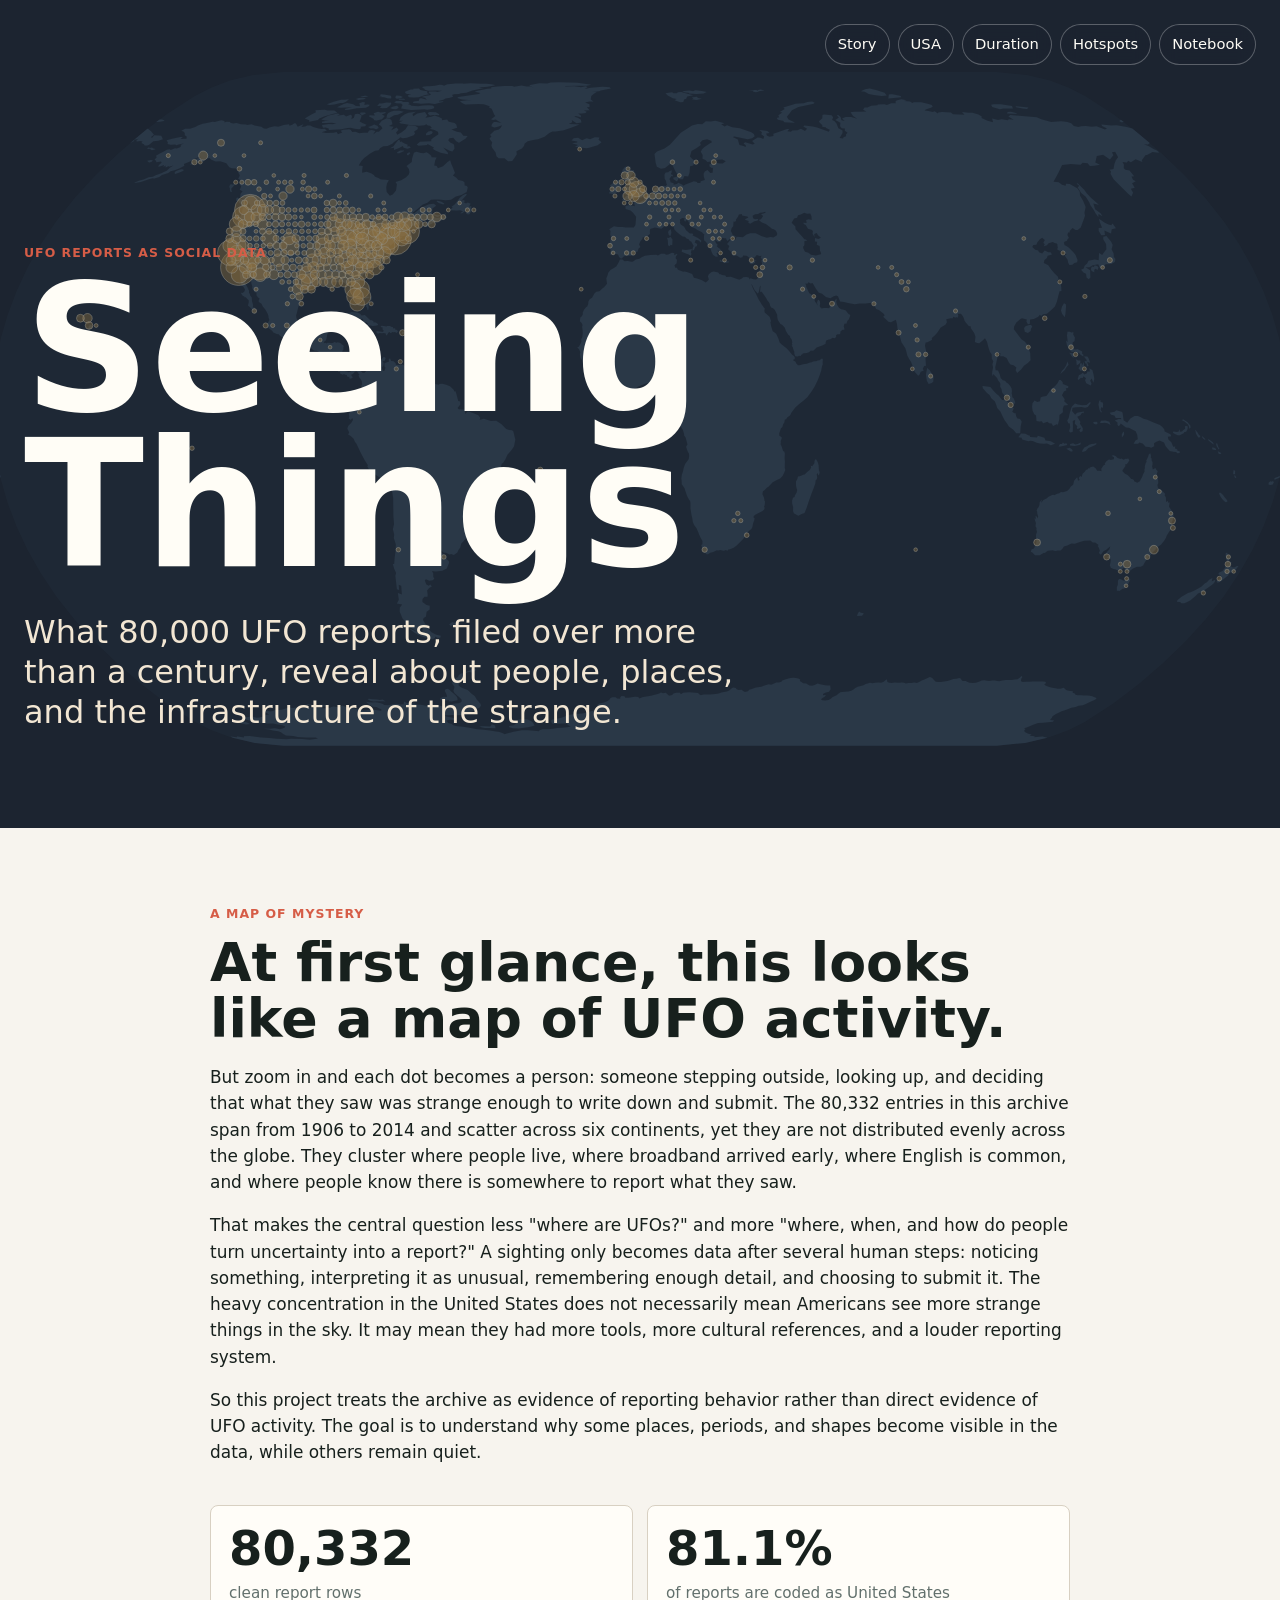
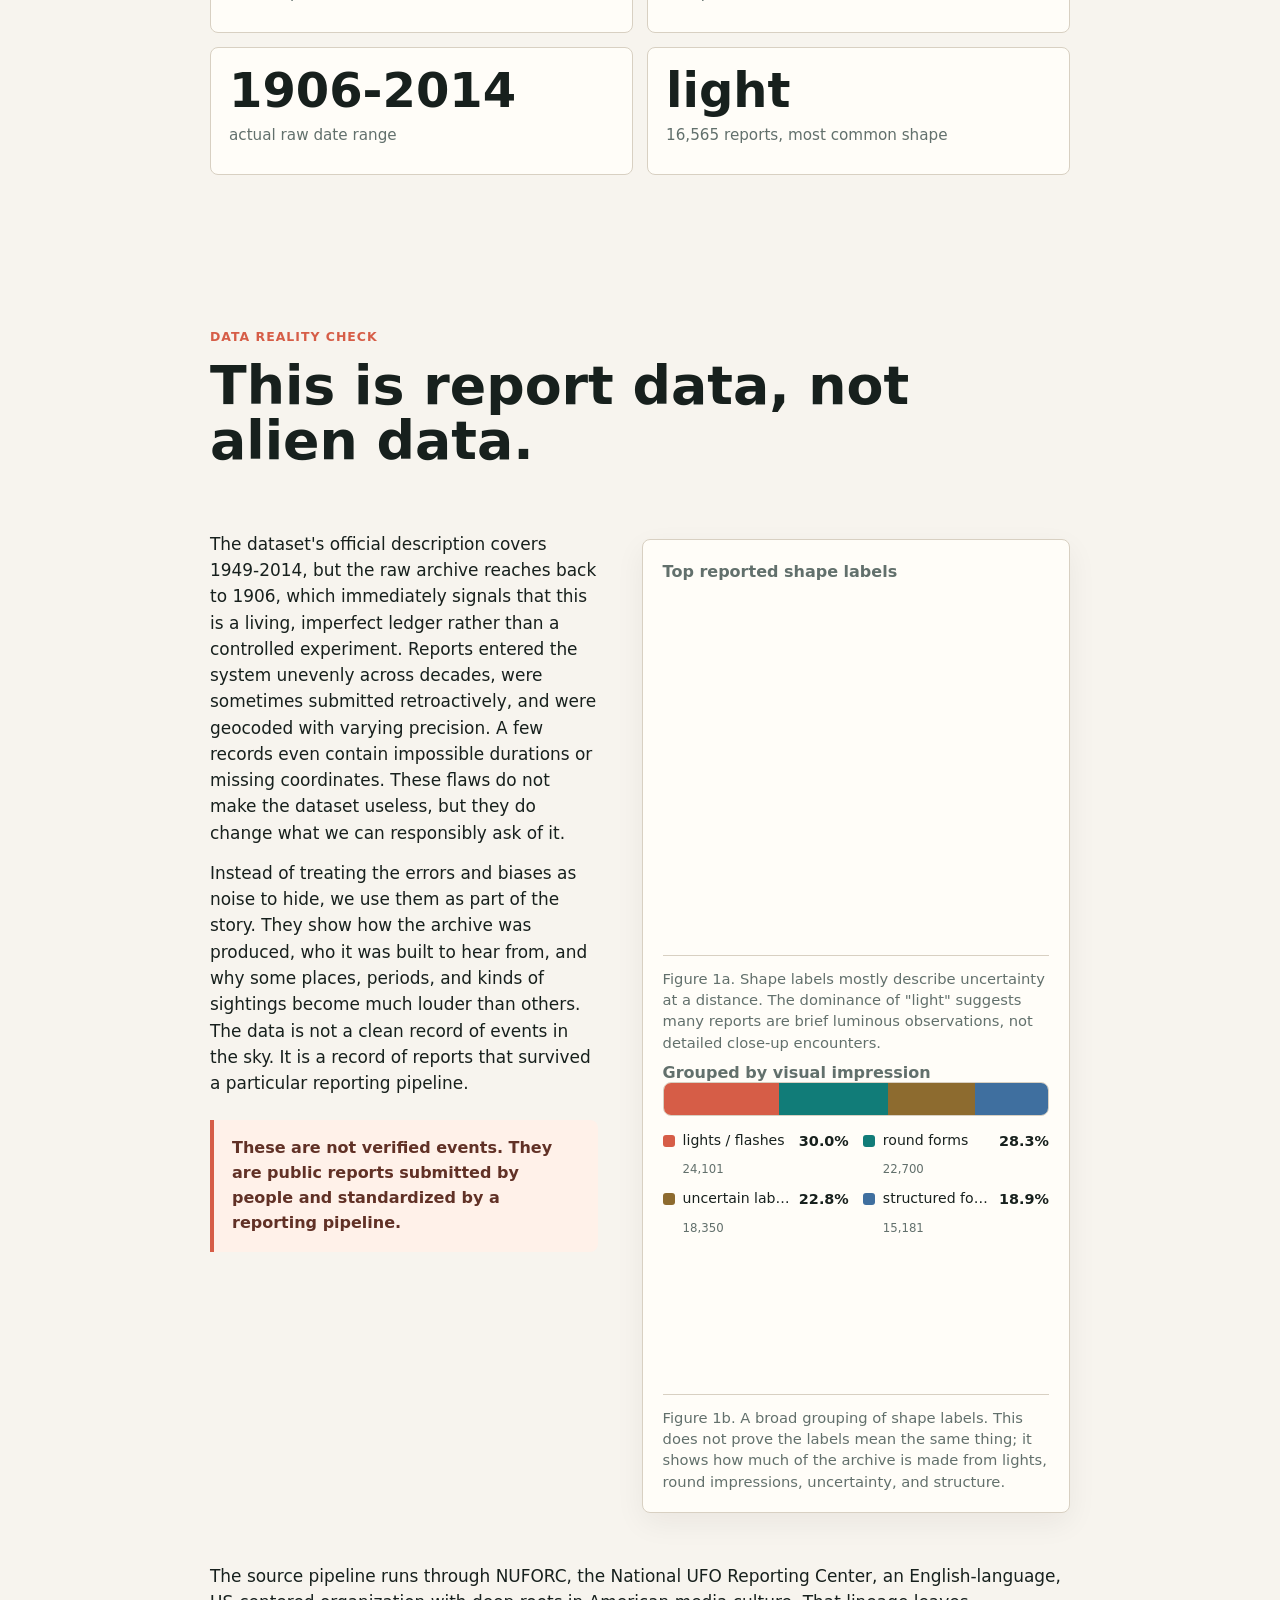
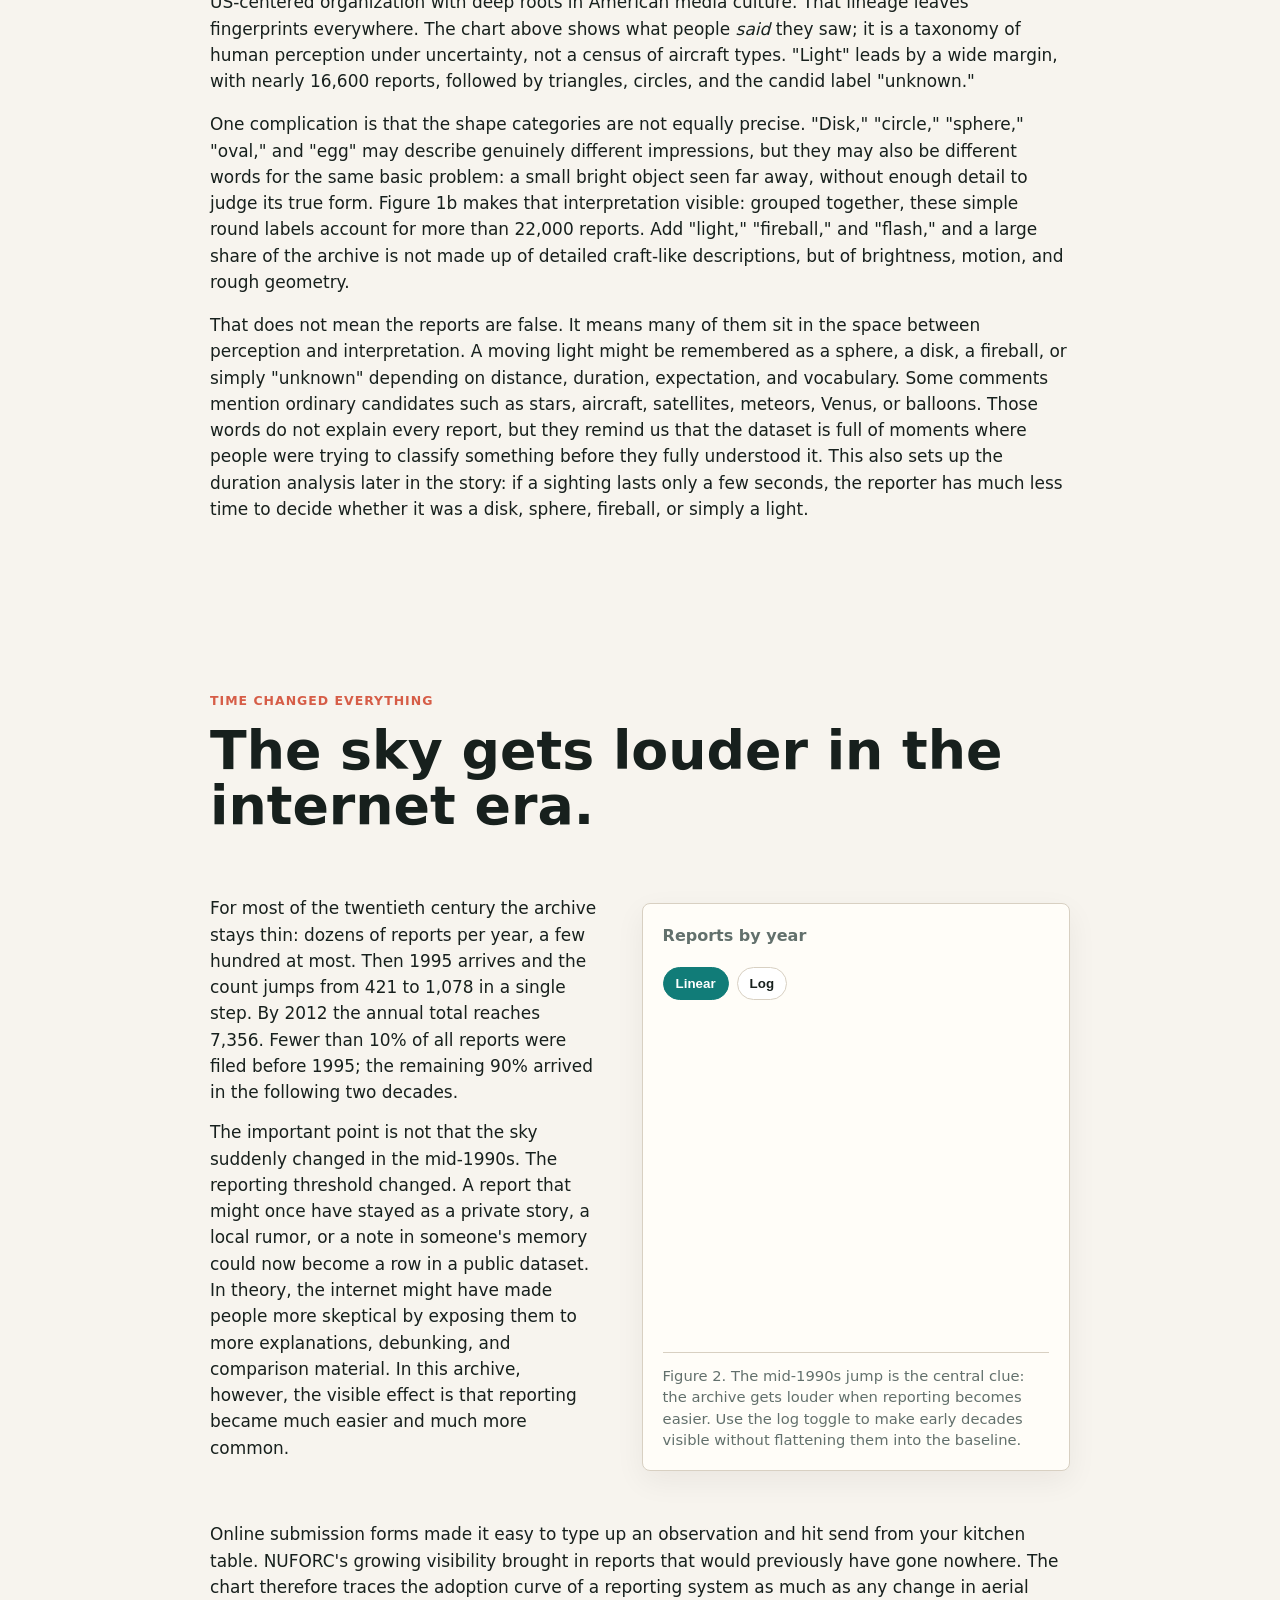
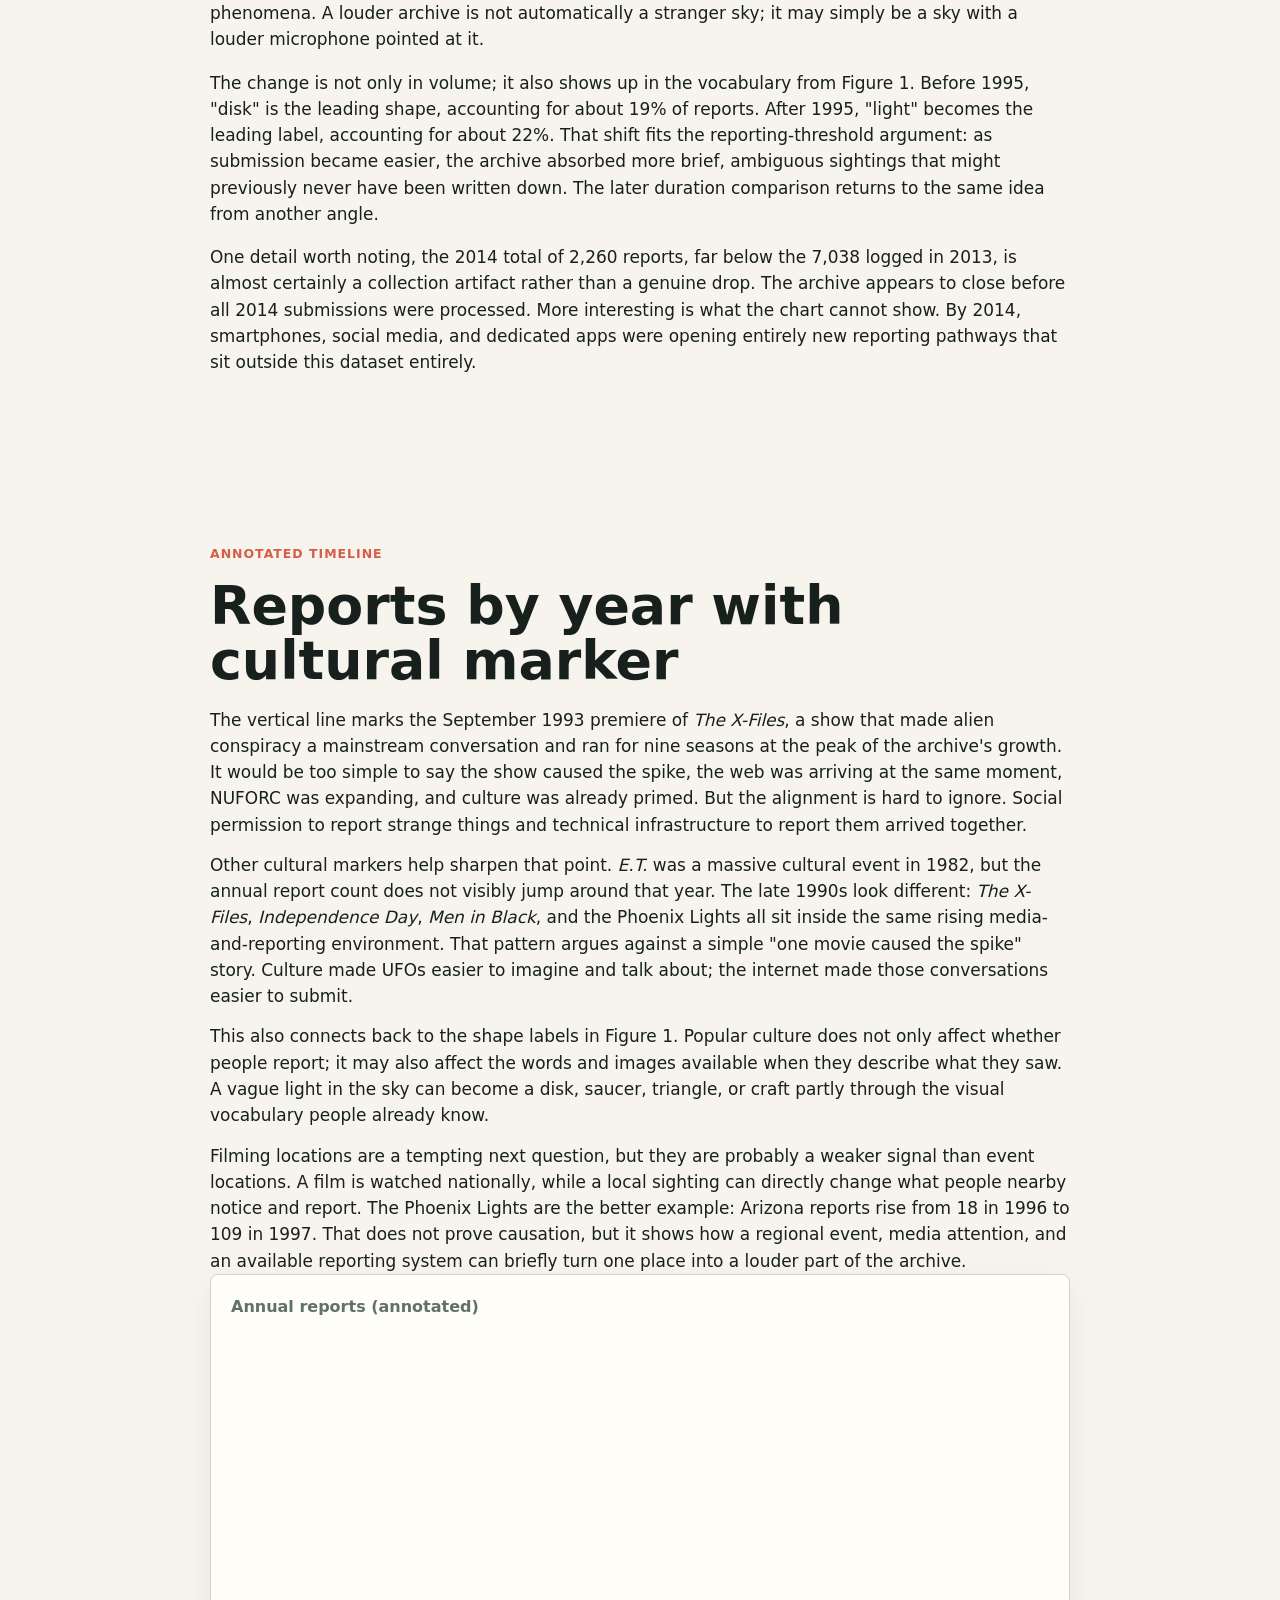
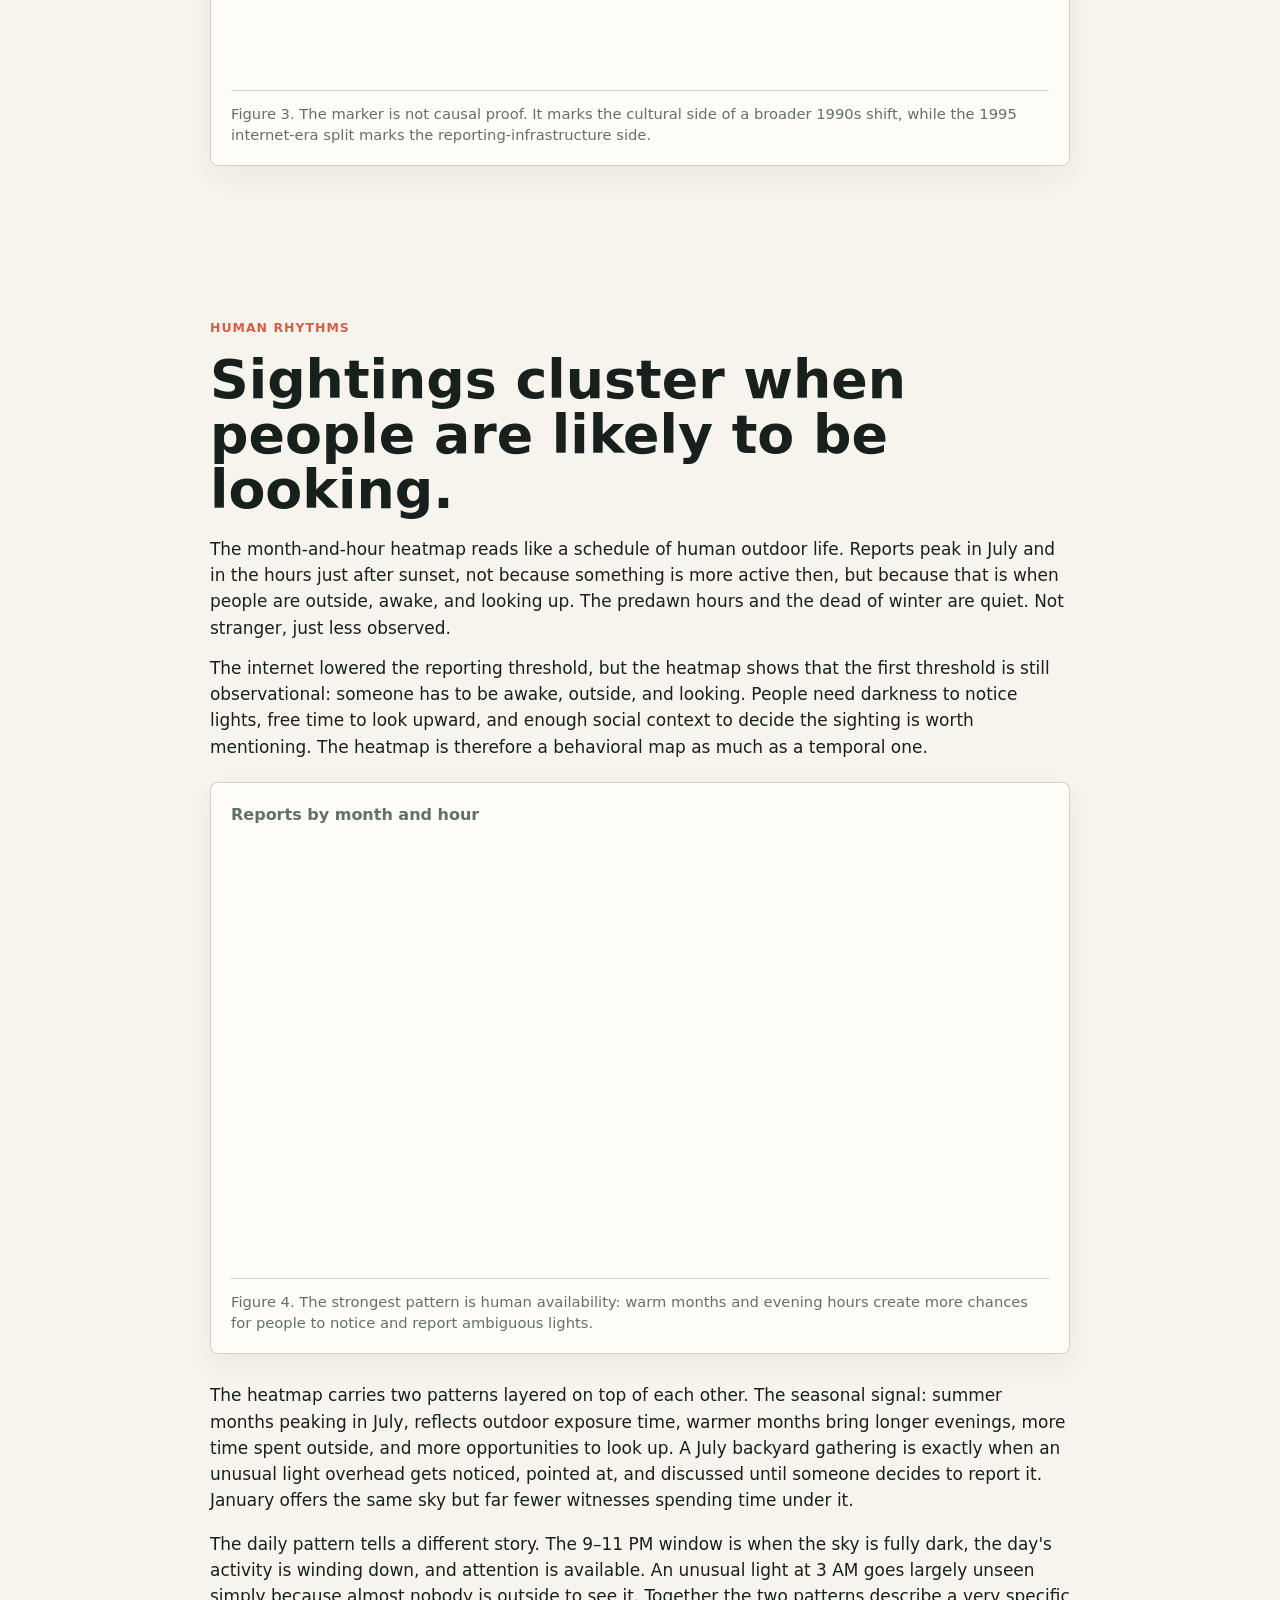
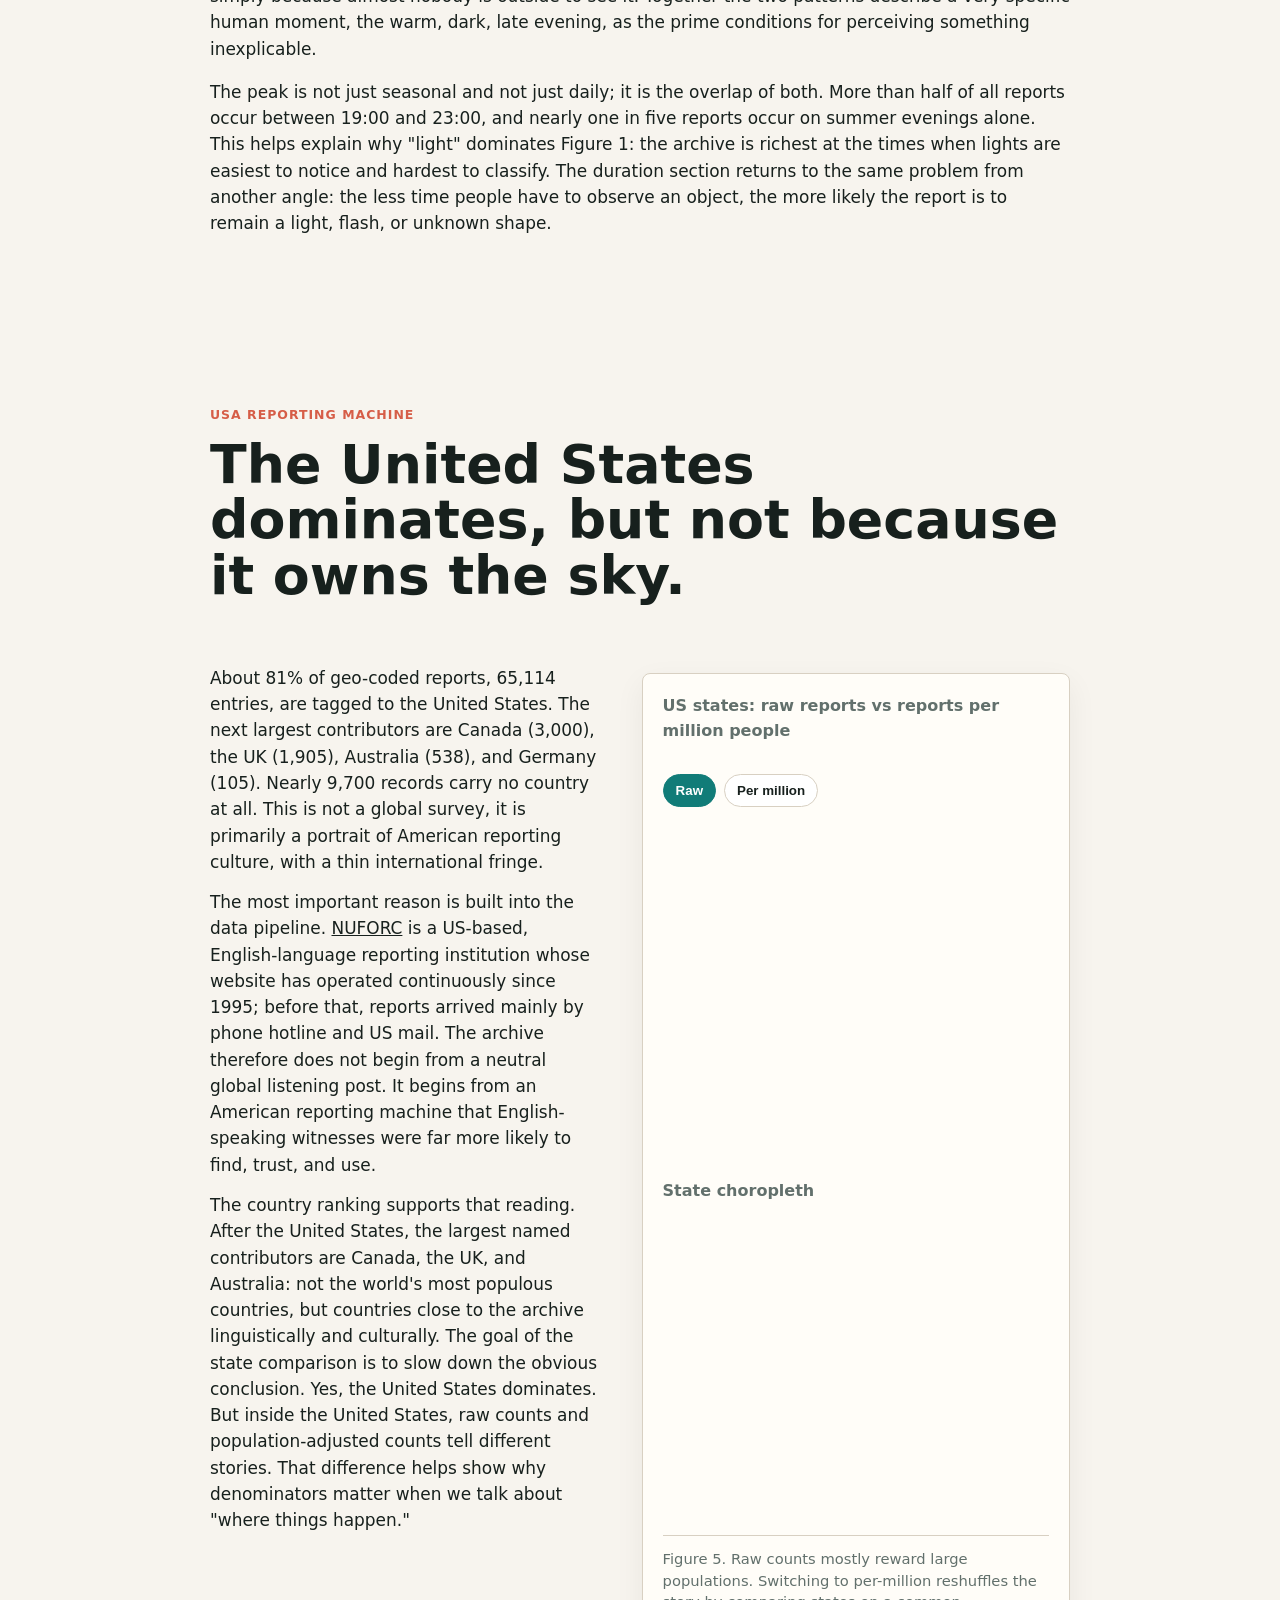
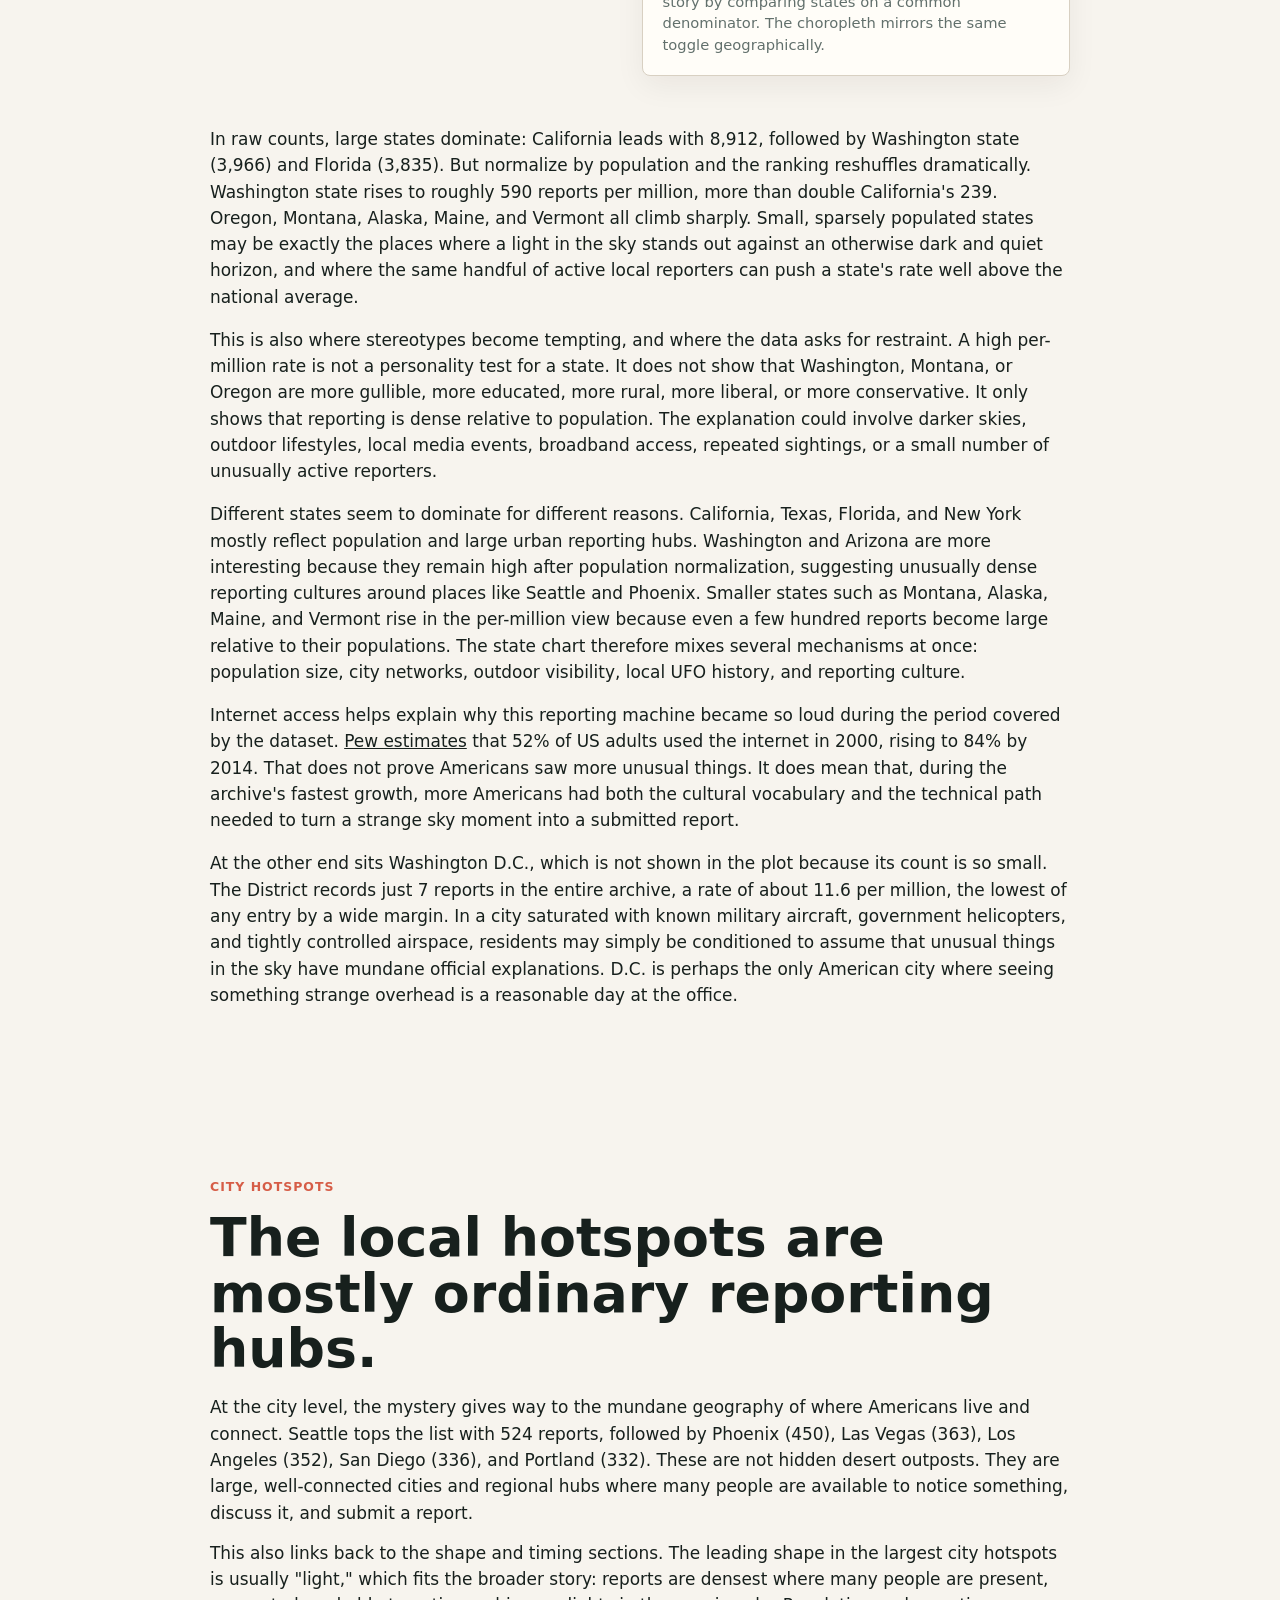
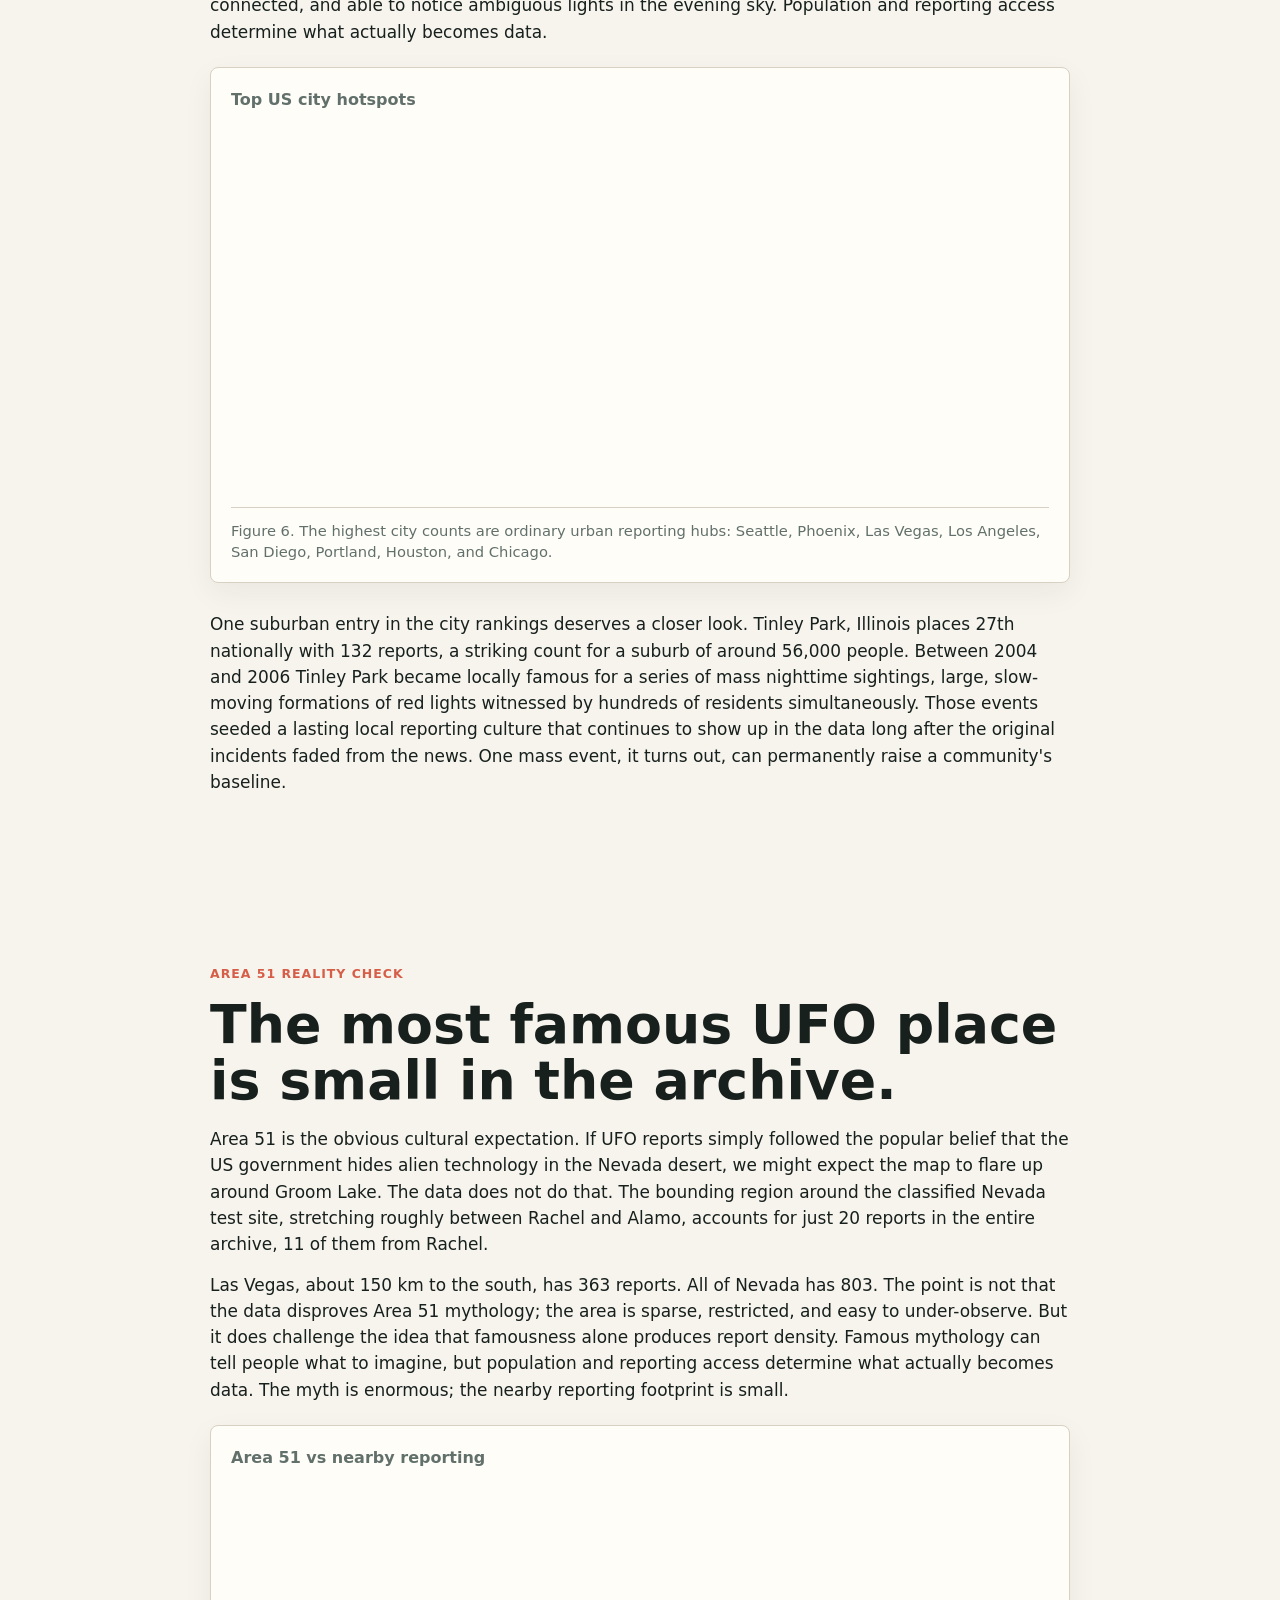
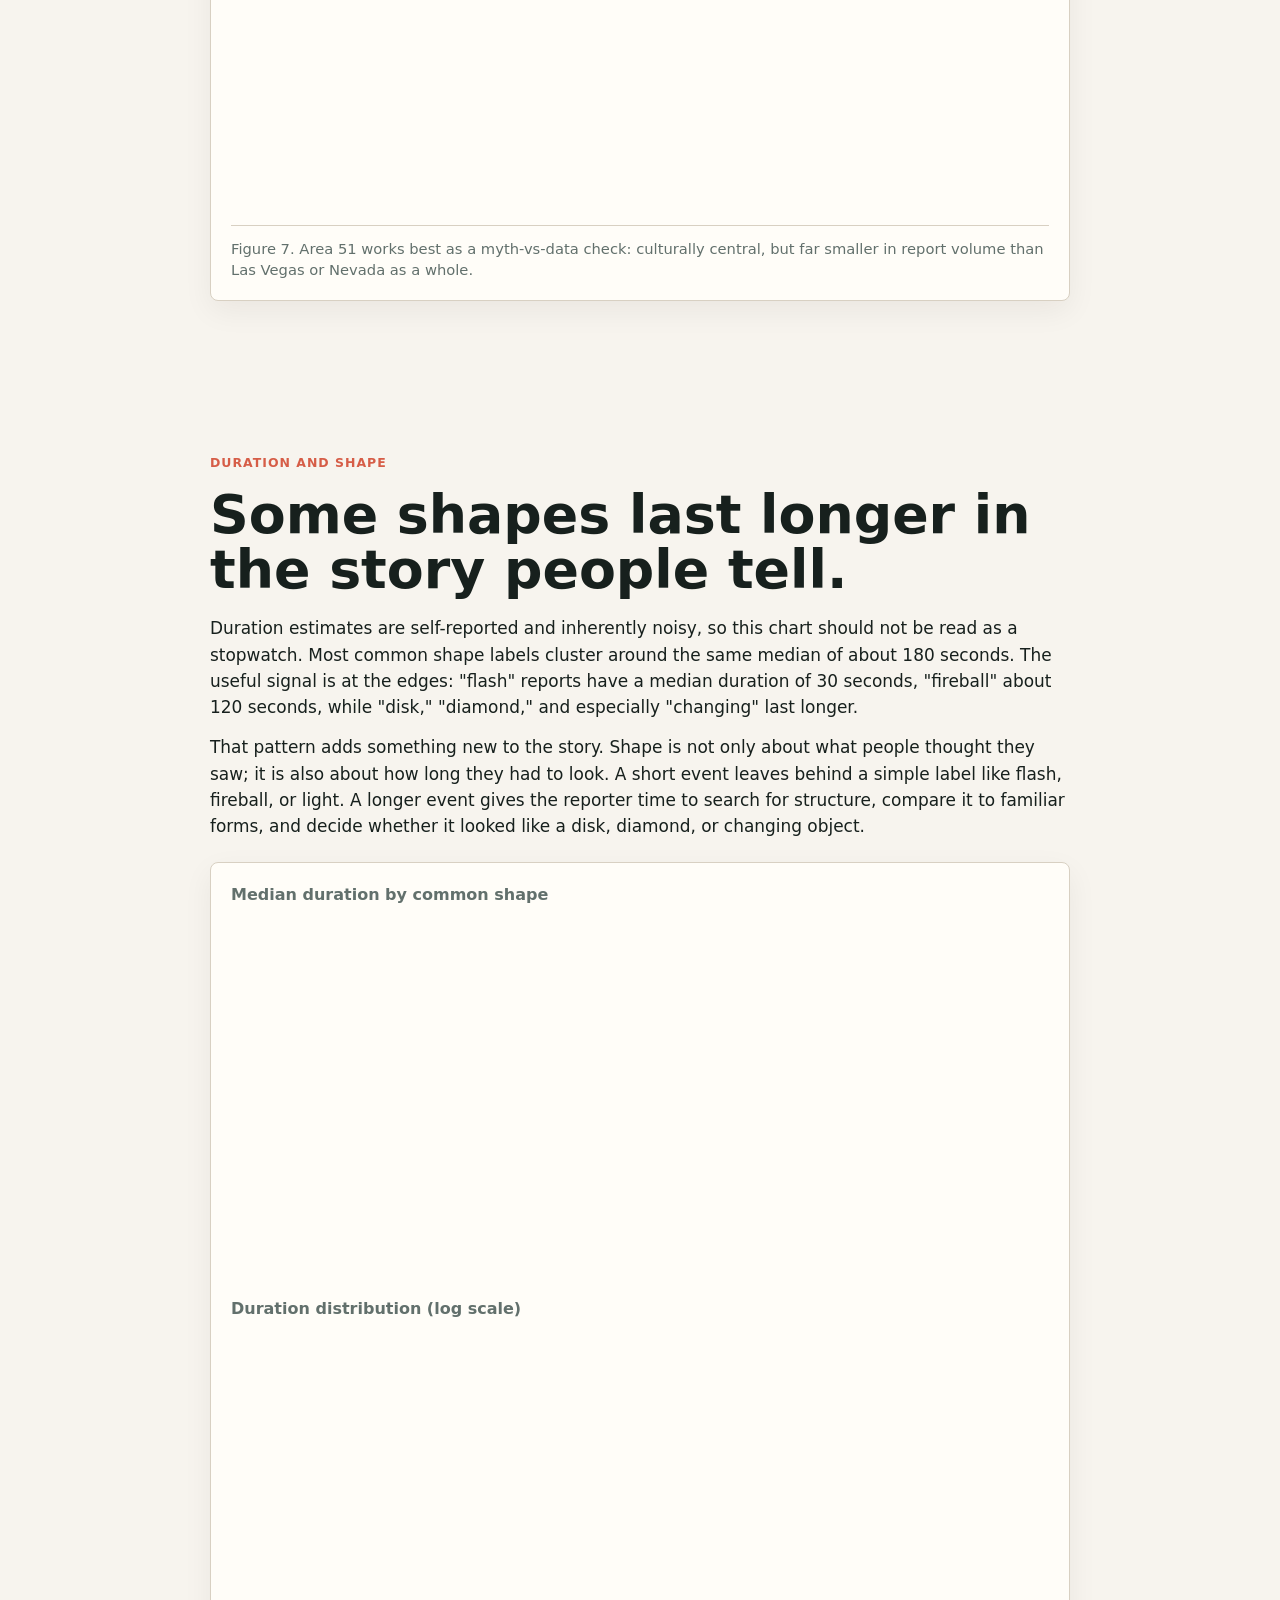
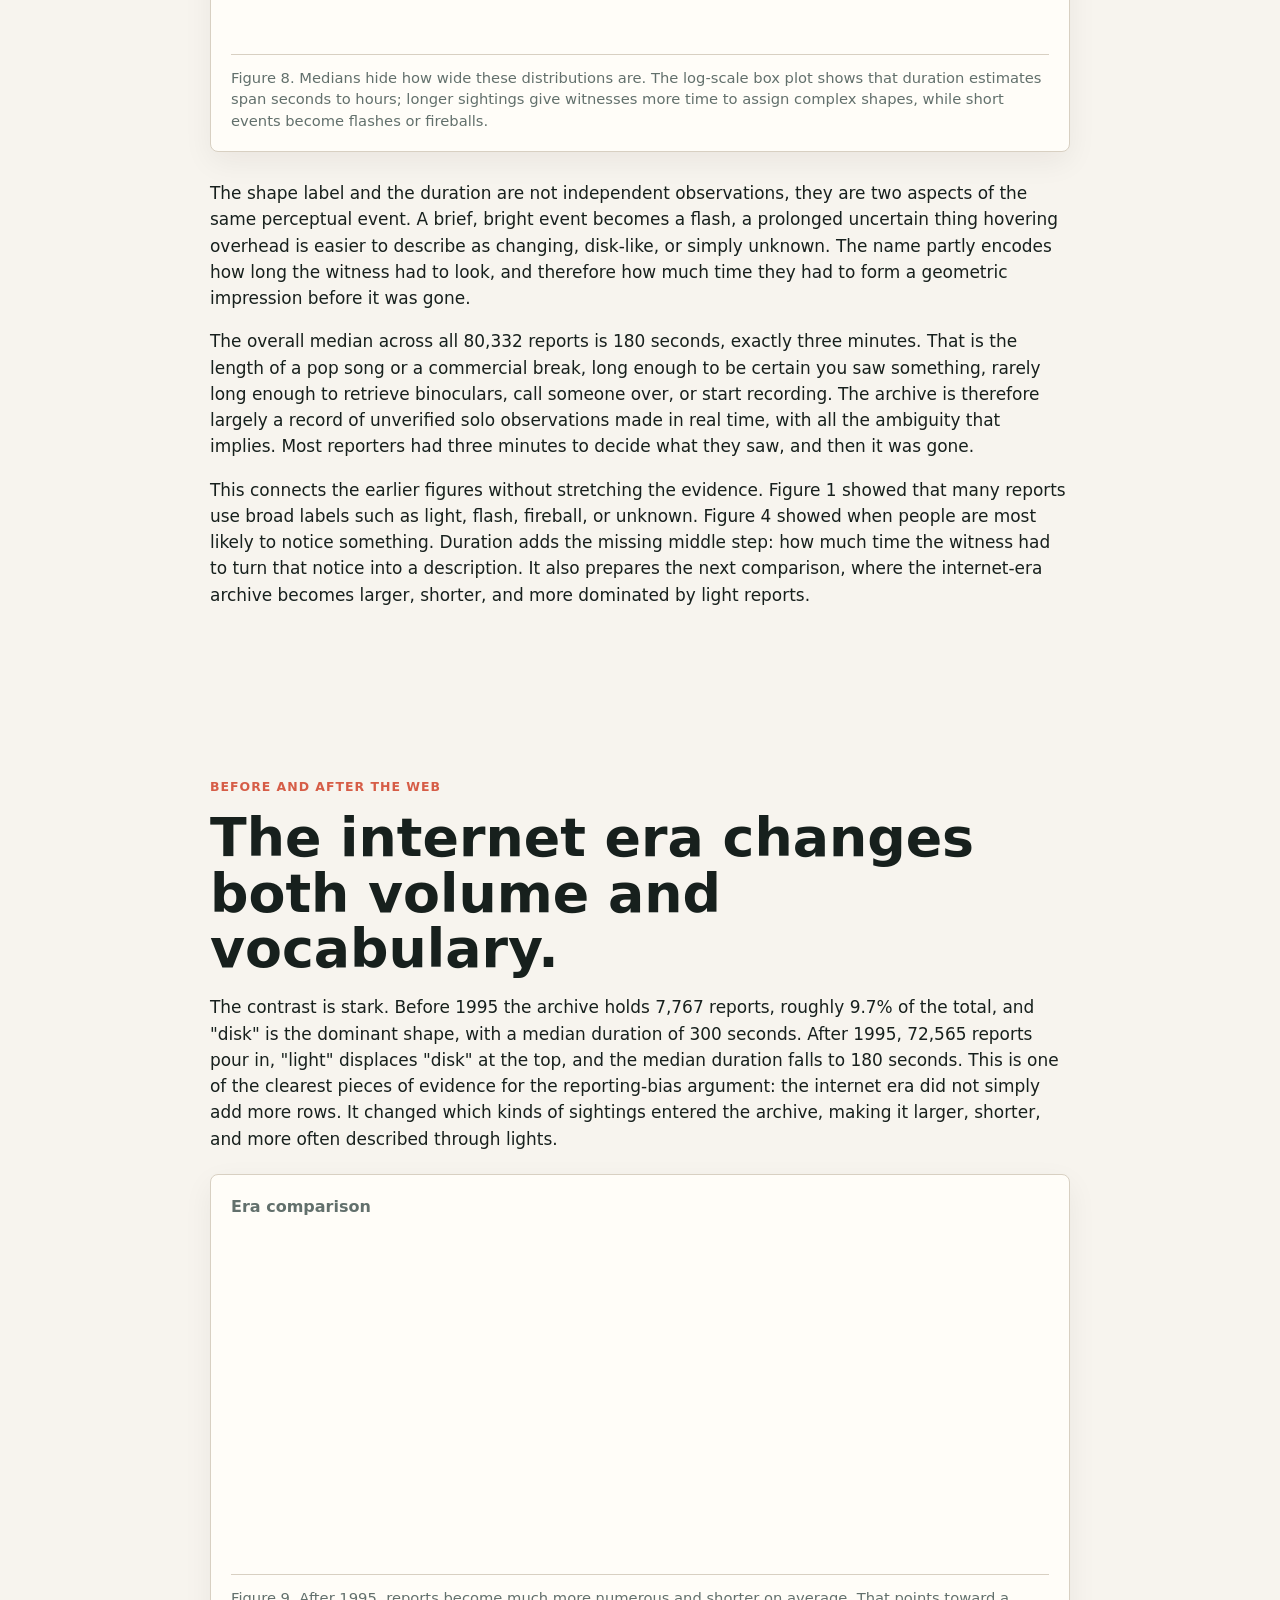
==== commit 486651e0: "plotly" ====
--- a/index.html
+++ b/index.html
@@ -4,7 +4,7 @@
     <meta charset="utf-8">
     <meta name="viewport" content="width=device-width, initial-scale=1">
     <title>Seeing Things</title>
-    <link rel="stylesheet" href="styles.css?v=10">
+    <link rel="stylesheet" href="styles.css?v=11">
   </head>
   <body>
     <header class="hero">
@@ -81,13 +81,13 @@
         </div>
         <div class="panel">
           <h3>Top reported shape labels</h3>
-          <svg id="shape-bars" class="chart" role="img" aria-label="Bar chart of top reported UFO shapes"></svg>
+          <div id="shape-bars" class="chart plotly-chart" role="img" aria-label="Bar chart of top reported UFO shapes"></div>
           <p class="figure-note">
             Figure 1a. Shape labels mostly describe uncertainty at a distance. The dominance of "light" suggests
             many reports are brief luminous observations, not detailed close-up encounters.
           </p>
           <h3 class="panel-subtitle">Grouped by visual impression</h3>
-          <div id="shape-group-stack" class="shape-stack" role="img" aria-label="Stacked bar chart of grouped UFO shape categories">
+          <div id="shape-group-stack" class="chart chart--short plotly-chart" role="img" aria-label="Stacked bar chart of grouped UFO shape categories">
             <div class="shape-stack__bar">
               <div class="shape-stack__segment" style="width: 30.0%; background: #d65d47;" title="lights / flashes: 24,101 reports (30.0%)"></div>
               <div class="shape-stack__segment" style="width: 28.3%; background: #117c78;" title="round forms: 22,700 reports (28.3%)"></div>
@@ -186,7 +186,7 @@
             <button class="mode-button active" data-annual-scale="linear">Linear</button>
             <button class="mode-button" data-annual-scale="log">Log</button>
           </div>
-          <svg id="annual-line" class="chart" role="img" aria-label="Line chart of UFO reports by year"></svg>
+          <div id="annual-line" class="chart plotly-chart" role="img" aria-label="Line chart of UFO reports by year"></div>
           <p class="figure-note">
             Figure 2. The mid-1990s jump is the central clue: the archive gets louder when reporting becomes easier.
             Use the log toggle to make early decades visible without flattening them into the baseline.
@@ -256,7 +256,7 @@
         </div>
         <div class="panel">
           <h3>Annual reports (annotated)</h3>
-          <img src="figures/annual_by_year.png" alt="Annual UFO reports annotated with X-Files" style="max-width:100%;height:auto;border:1px solid #ccc;">
+          <div id="annual-annotated" class="chart plotly-chart" role="img" aria-label="Annual UFO reports annotated with X-Files"></div>
           <p class="figure-note">
             Figure 3. The marker is not causal proof. It marks the cultural side of a broader 1990s
             shift, while the 1995 internet-era split marks the reporting-infrastructure side.
@@ -284,7 +284,7 @@
         </div>
         <div class="panel">
           <h3>Reports by month and hour</h3>
-          <svg id="heatmap" class="chart heatmap" role="img" aria-label="Heatmap of UFO reports by month and hour"></svg>
+          <div id="heatmap" class="chart heatmap plotly-chart" role="img" aria-label="Heatmap of UFO reports by month and hour"></div>
           <p class="figure-note">
             Figure 4. The strongest pattern is human availability: warm months and evening hours create more chances
             for people to notice and report ambiguous lights.
@@ -351,9 +351,9 @@
             <button class="mode-button active" data-state-mode="reports">Raw</button>
             <button class="mode-button" data-state-mode="reports_per_million">Per million</button>
           </div>
-          <svg id="state-bars" class="chart" role="img" aria-label="US state report ranking"></svg>
+          <div id="state-bars" class="chart plotly-chart" role="img" aria-label="US state report ranking"></div>
           <h3 class="panel-subtitle">State choropleth</h3>
-          <svg id="state-map" class="chart chart--short" role="img" aria-label="US state choropleth map of UFO reports"></svg>
+          <div id="state-map" class="chart chart--short plotly-chart" role="img" aria-label="US state choropleth map of UFO reports"></div>
           <p class="figure-note">
             Figure 5. Raw counts mostly reward large populations. Switching to per-million reshuffles the story by
             comparing states on a common denominator. The choropleth mirrors the same toggle geographically.
@@ -427,7 +427,7 @@
         </div>
         <div class="panel panel--stack">
           <h3>Top US city hotspots</h3>
-          <svg id="city-bars" class="chart" role="img" aria-label="Top US city UFO report counts"></svg>
+          <div id="city-bars" class="chart plotly-chart" role="img" aria-label="Top US city UFO report counts"></div>
           <p class="figure-note">
             Figure 6. The highest city counts are ordinary urban reporting hubs: Seattle, Phoenix,
             Las Vegas, Los Angeles, San Diego, Portland, Houston, and Chicago.
@@ -468,7 +468,7 @@
         </div>
         <div class="panel panel--stack">
           <h3>Area 51 vs nearby reporting</h3>
-          <div class="callout-grid" id="area51-callout"></div>
+          <div class="chart chart--short plotly-chart" id="area51-callout" role="img" aria-label="Area 51 reporting comparison"></div>
           <p class="figure-note">
             Figure 7. Area 51 works best as a myth-vs-data check: culturally central, but far smaller
             in report volume than Las Vegas or Nevada as a whole.
@@ -497,9 +497,9 @@
         </div>
         <div class="panel panel--stack">
           <h3>Median duration by common shape</h3>
-          <svg id="duration-bars" class="chart" role="img" aria-label="Median UFO report duration by shape"></svg>
+          <div id="duration-bars" class="chart plotly-chart" role="img" aria-label="Median UFO report duration by shape"></div>
           <h3 class="panel-subtitle">Duration distribution (log scale)</h3>
-          <svg id="duration-box" class="chart chart--short" role="img" aria-label="Box plot of UFO report durations by shape on a log-scaled axis"></svg>
+          <div id="duration-box" class="chart chart--short plotly-chart" role="img" aria-label="Box plot of UFO report durations by shape on a log-scaled axis"></div>
           <p class="figure-note">
             Figure 8. Medians hide how wide these distributions are. The log-scale box plot shows that duration
             estimates span seconds to hours; longer sightings give witnesses more time to assign complex shapes,
@@ -548,7 +548,7 @@
         </div>
         <div class="panel panel--stack">
           <h3>Era comparison</h3>
-          <div id="era-cards" class="era-grid" aria-label="Pre-internet and internet-era comparison"></div>
+          <div id="era-cards" class="chart chart--short plotly-chart" role="img" aria-label="Pre-internet and internet-era comparison"></div>
           <p class="figure-note">
             Figure 9. After 1995, reports become much more numerous and shorter on average. That points toward a
             wider, lower-threshold reporting public rather than a simple change in the sky.
@@ -591,7 +591,7 @@
 
         <div class="panel">
           <h3>Common words in comments</h3>
-          <div id="word-cloud" class="word-cloud" aria-label="Common UFO report words"></div>
+          <div id="word-cloud" class="chart chart--short plotly-chart" role="img" aria-label="Common UFO report words"></div>
           <p class="figure-note">
             Figure 10. The most common words are observational: light, color, motion, speed, and formation. The
             language is mostly about trying to describe uncertainty.
@@ -671,7 +671,7 @@
               <button class="mode-button" data-map-mode="persistence">Persistence</button>
             </div>
           </div>
-          <svg id="hotspot-map" role="img" aria-label="Interactive hotspot persistence map"></svg>
+          <div id="hotspot-map" role="img" aria-label="Interactive hotspot persistence map"></div>
           <p class="figure-note figure-note--map">
             Figure 11. The map separates temporary bursts from persistent reporting places. Persistent hotspots are
             more likely to reflect stable communities, population density, and reporting habits.
@@ -692,7 +692,7 @@
         </p>
         <div class="panel country-panel">
           <h3>Global perspective</h3>
-          <svg id="country-bars" class="chart chart--short" role="img" aria-label="Country report counts"></svg>
+          <div id="country-bars" class="chart chart--short plotly-chart" role="img" aria-label="Country report counts"></div>
           <p class="figure-note">
             Figure 12. The international comparison is the final bias check: this is not a balanced global sky survey,
             but a US-centered archive with some international spillover.
@@ -741,6 +741,7 @@
 
     <script src="assets/d3.v7.min.js"></script>
     <script src="assets/topojson-client.min.js"></script>
-    <script src="app.js?v=7"></script>
+    <script src="assets/plotly-2.35.2.min.js"></script>
+    <script src="app.js?v=8"></script>
   </body>
 </html>
--- a/styles.css
+++ b/styles.css
@@ -242,6 +242,18 @@
   display: block;
 }
 
+.plotly-chart {
+  overflow: hidden;
+}
+
+.plotly-chart .main-svg {
+  font-family: inherit !important;
+}
+
+.plotly-chart .modebar {
+  right: 4px !important;
+}
+
 .heatmap {
   min-height: 420px;
 }
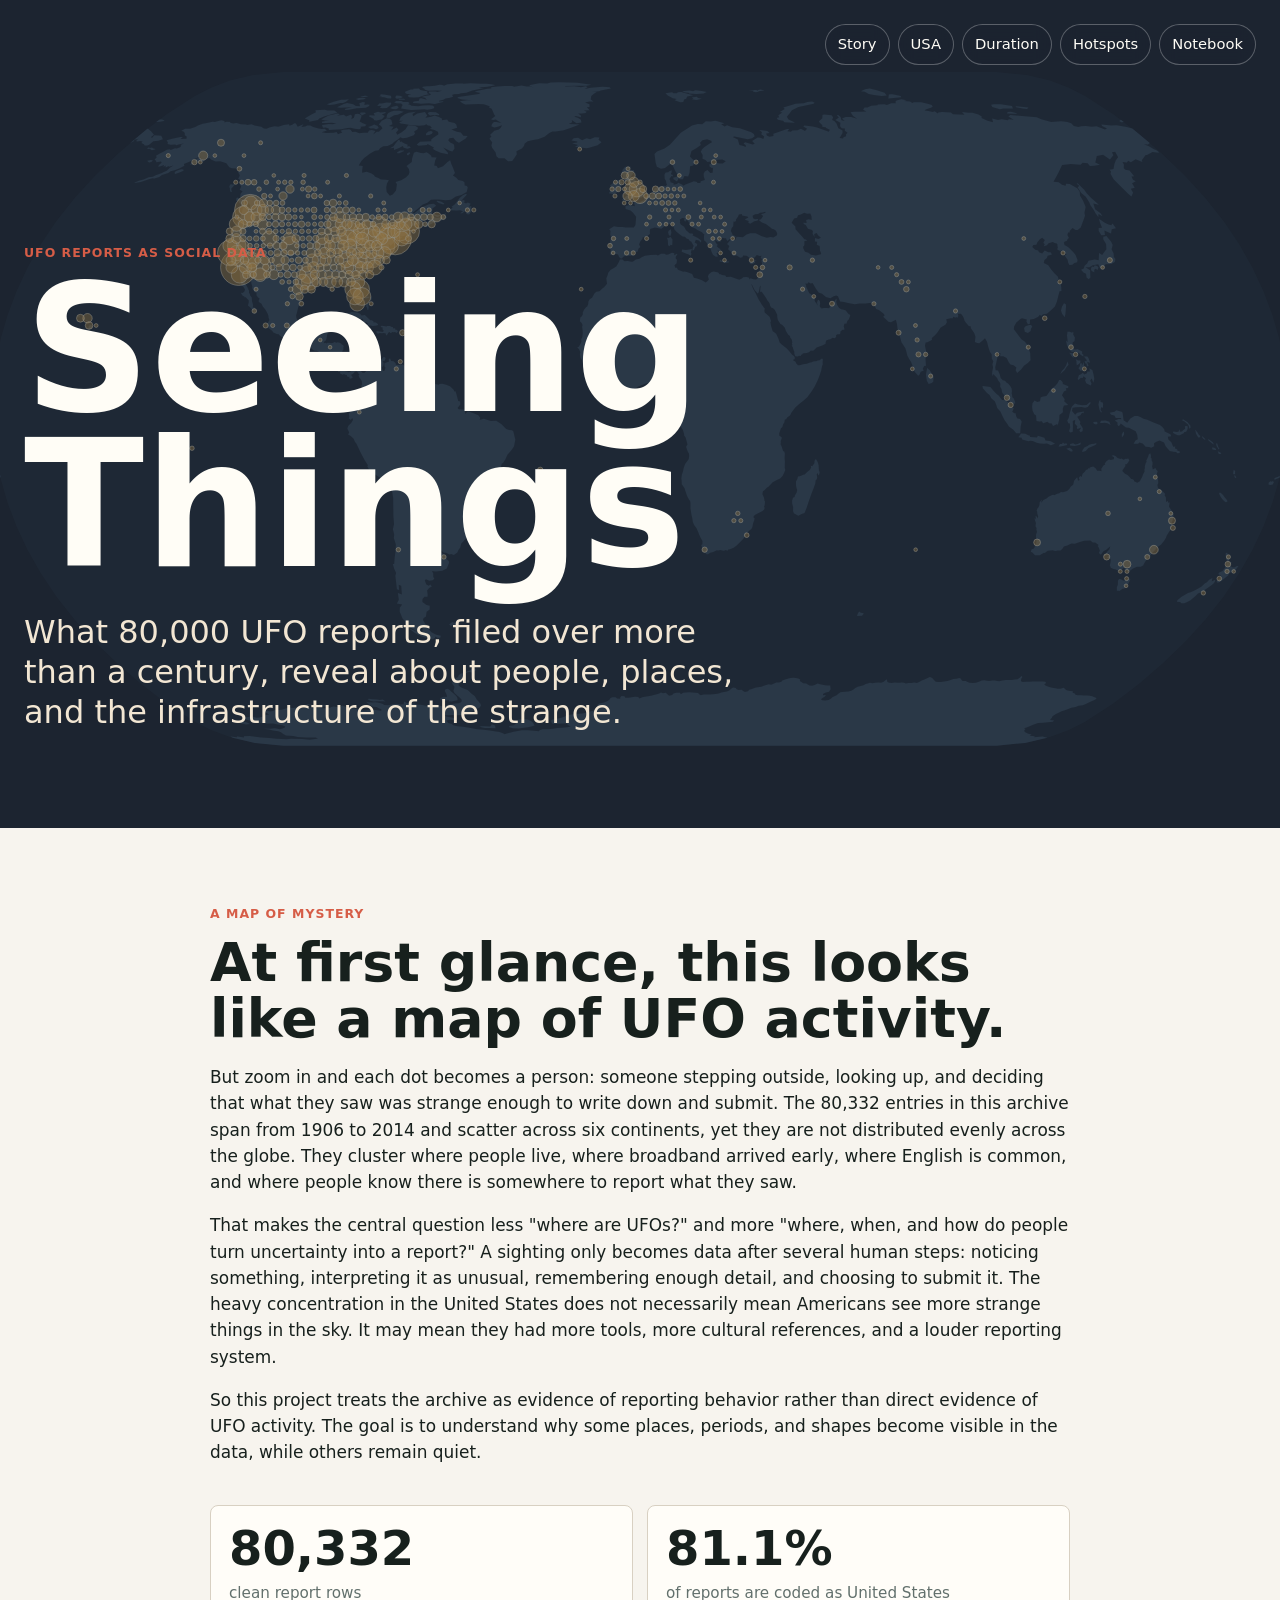
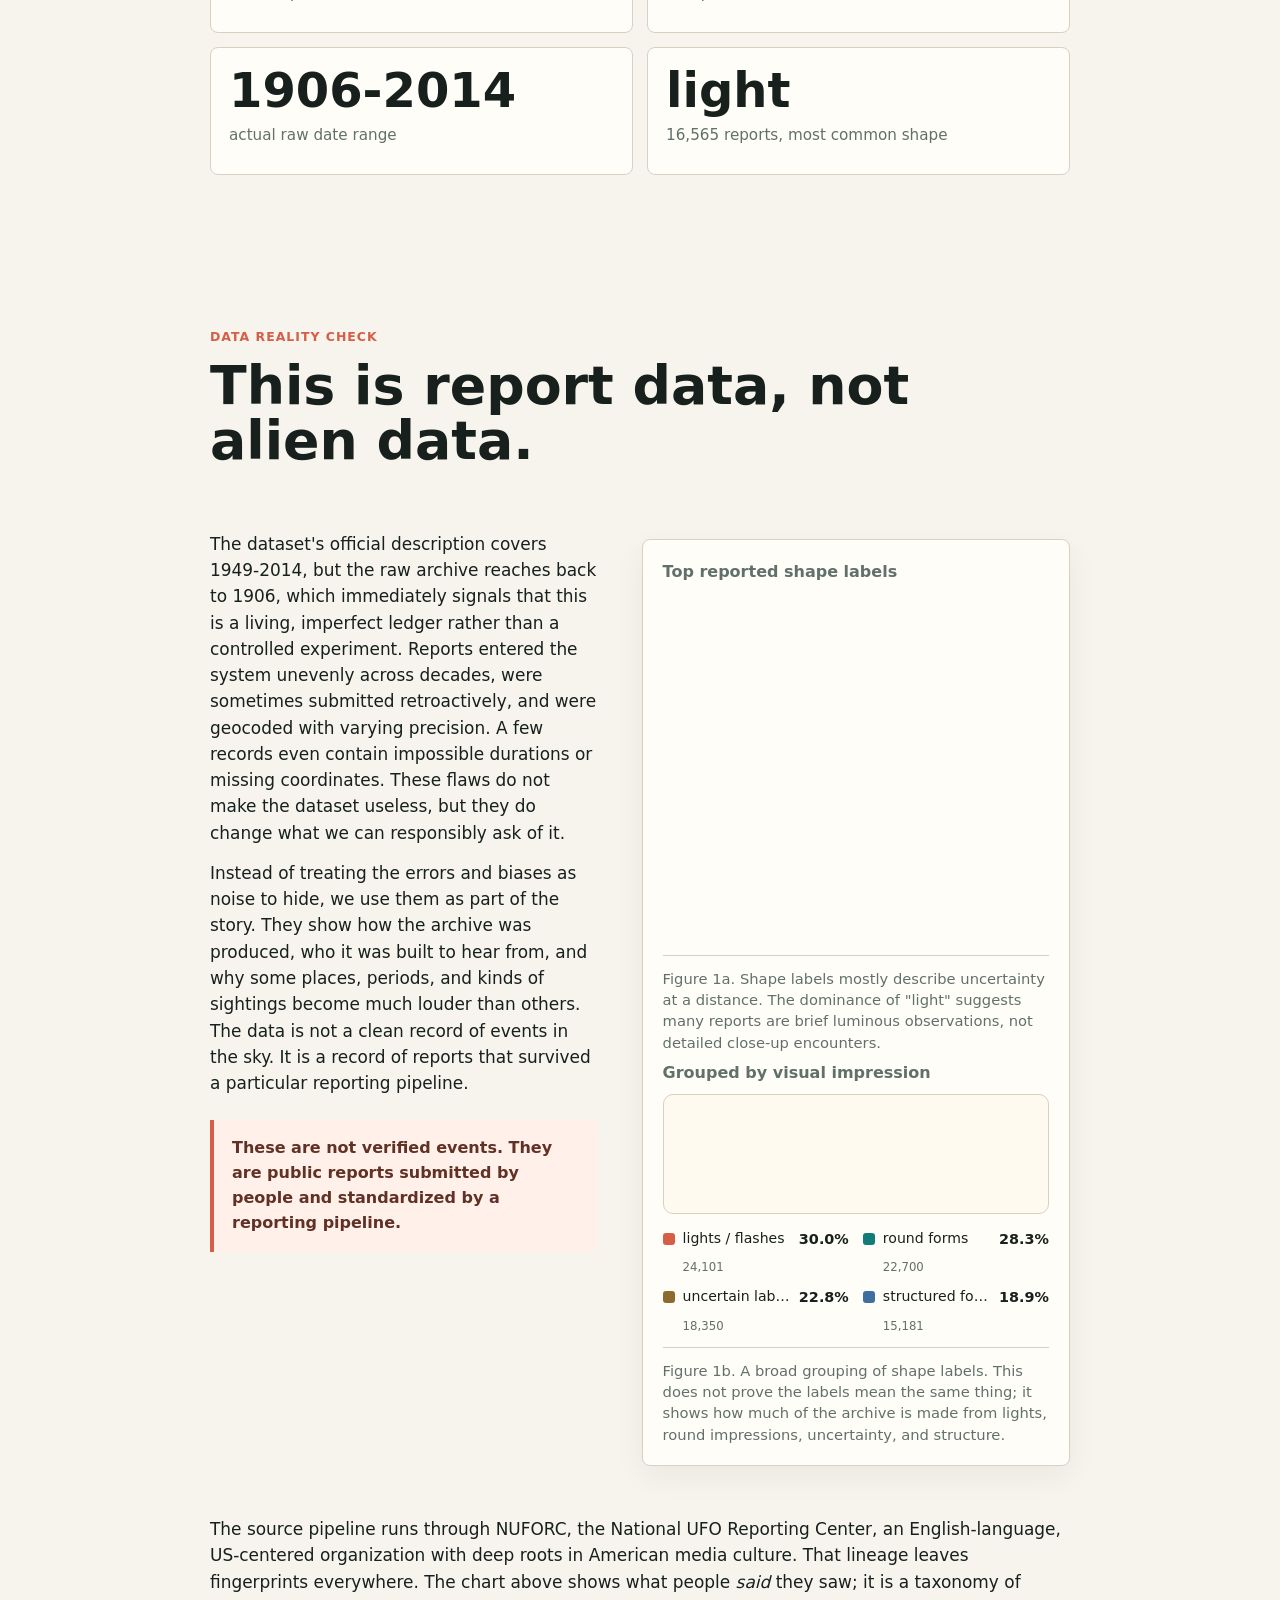
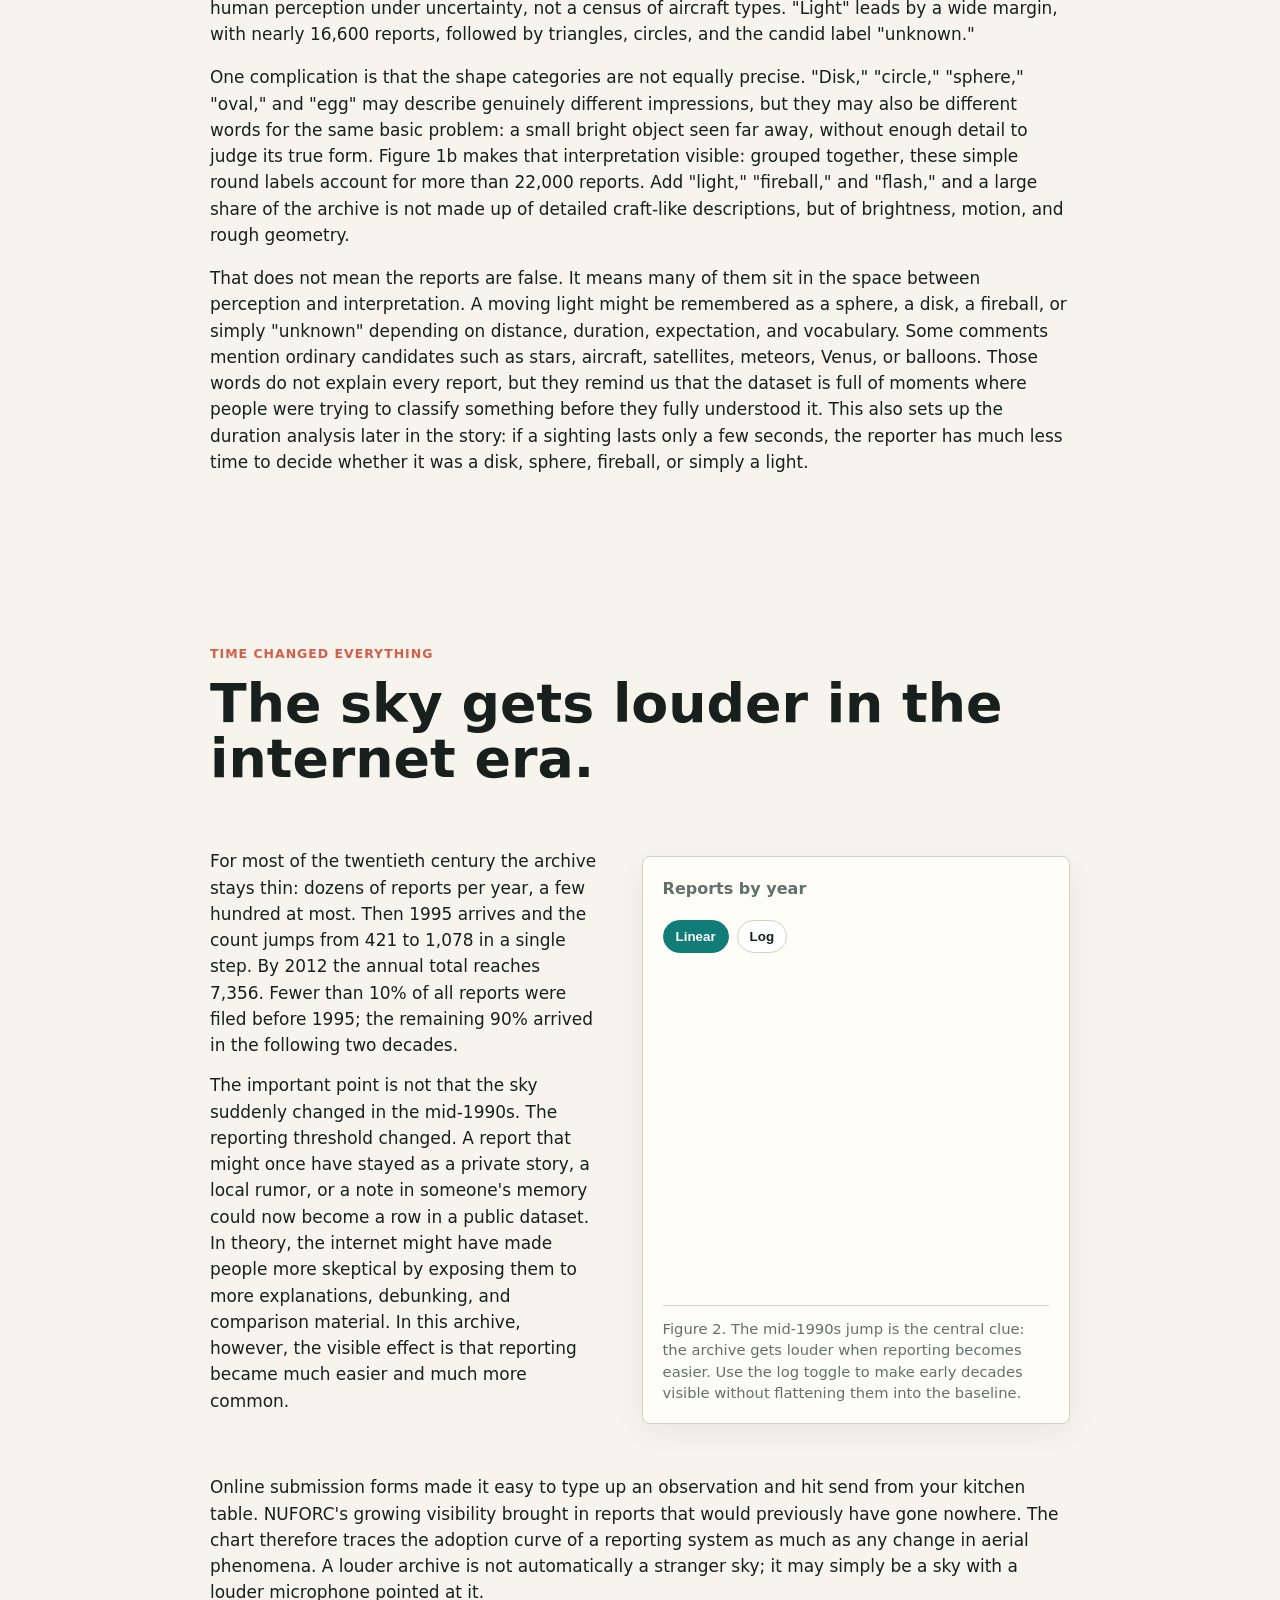
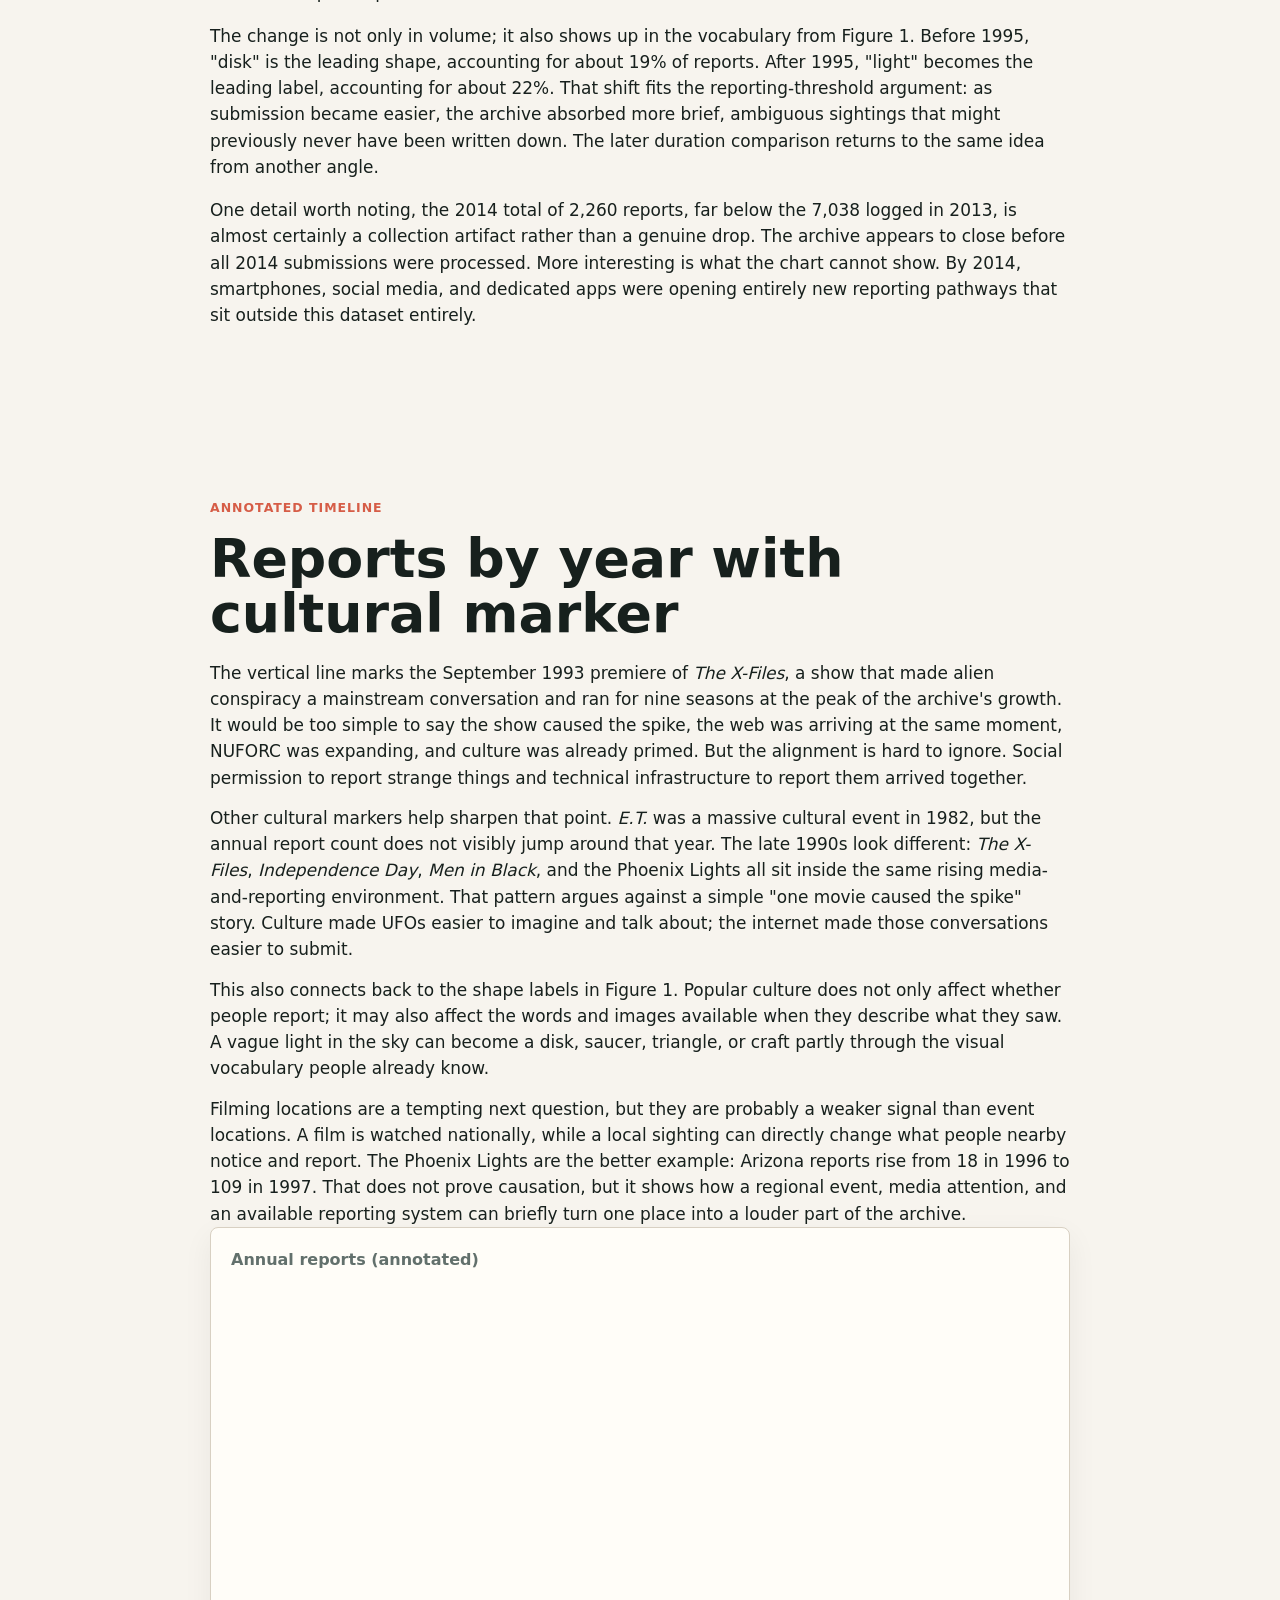
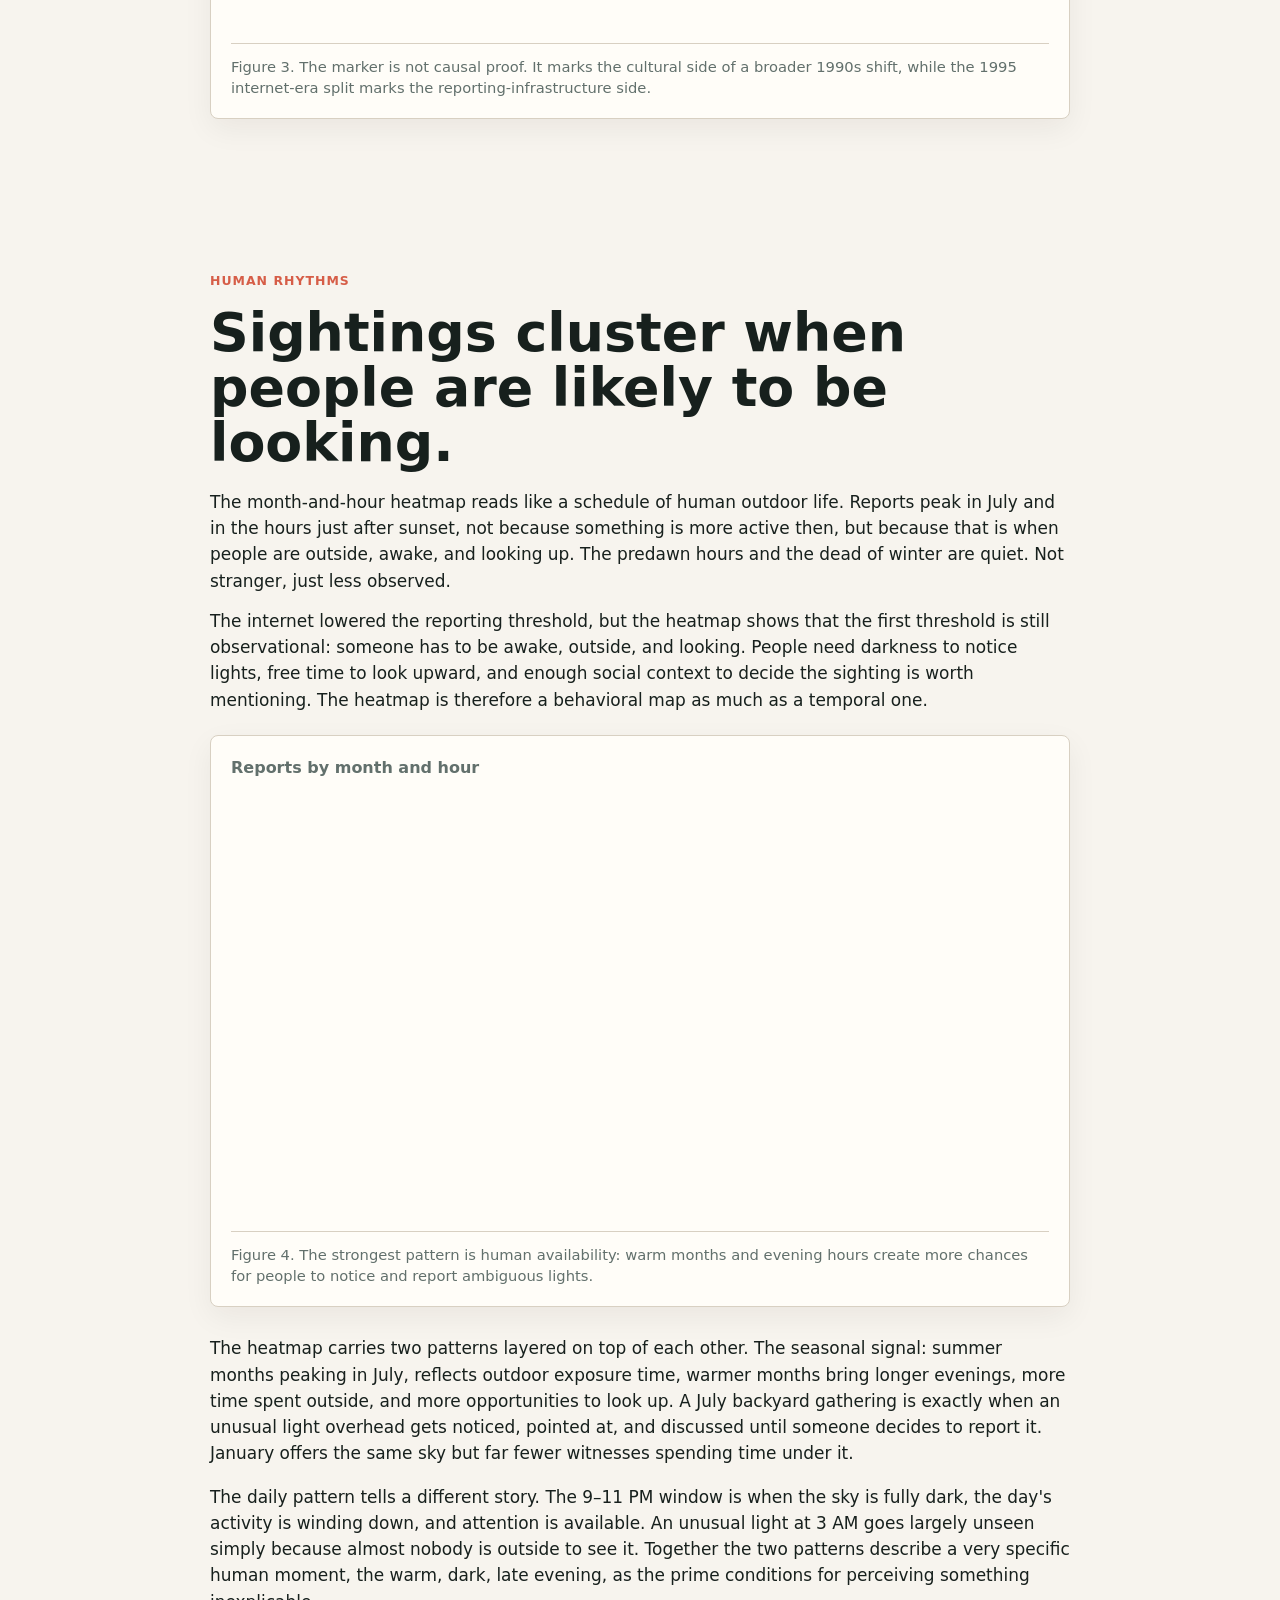
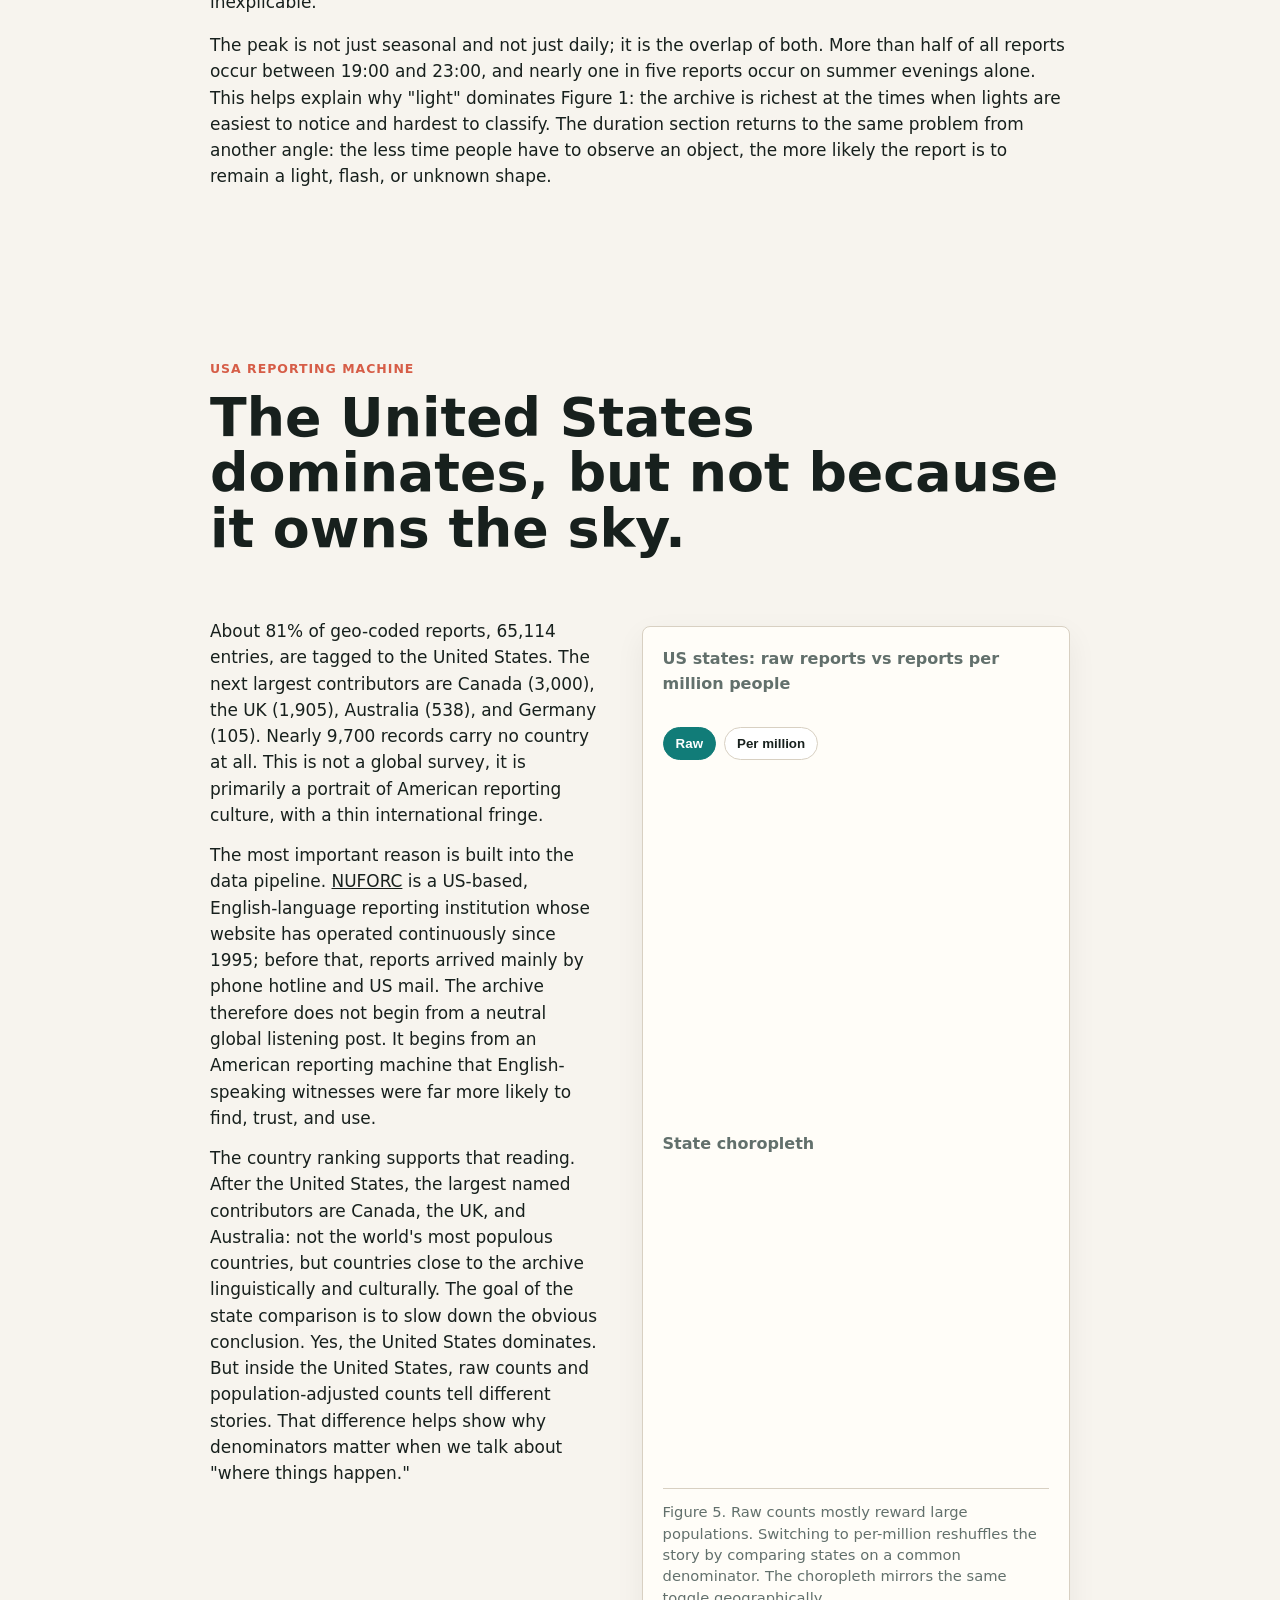
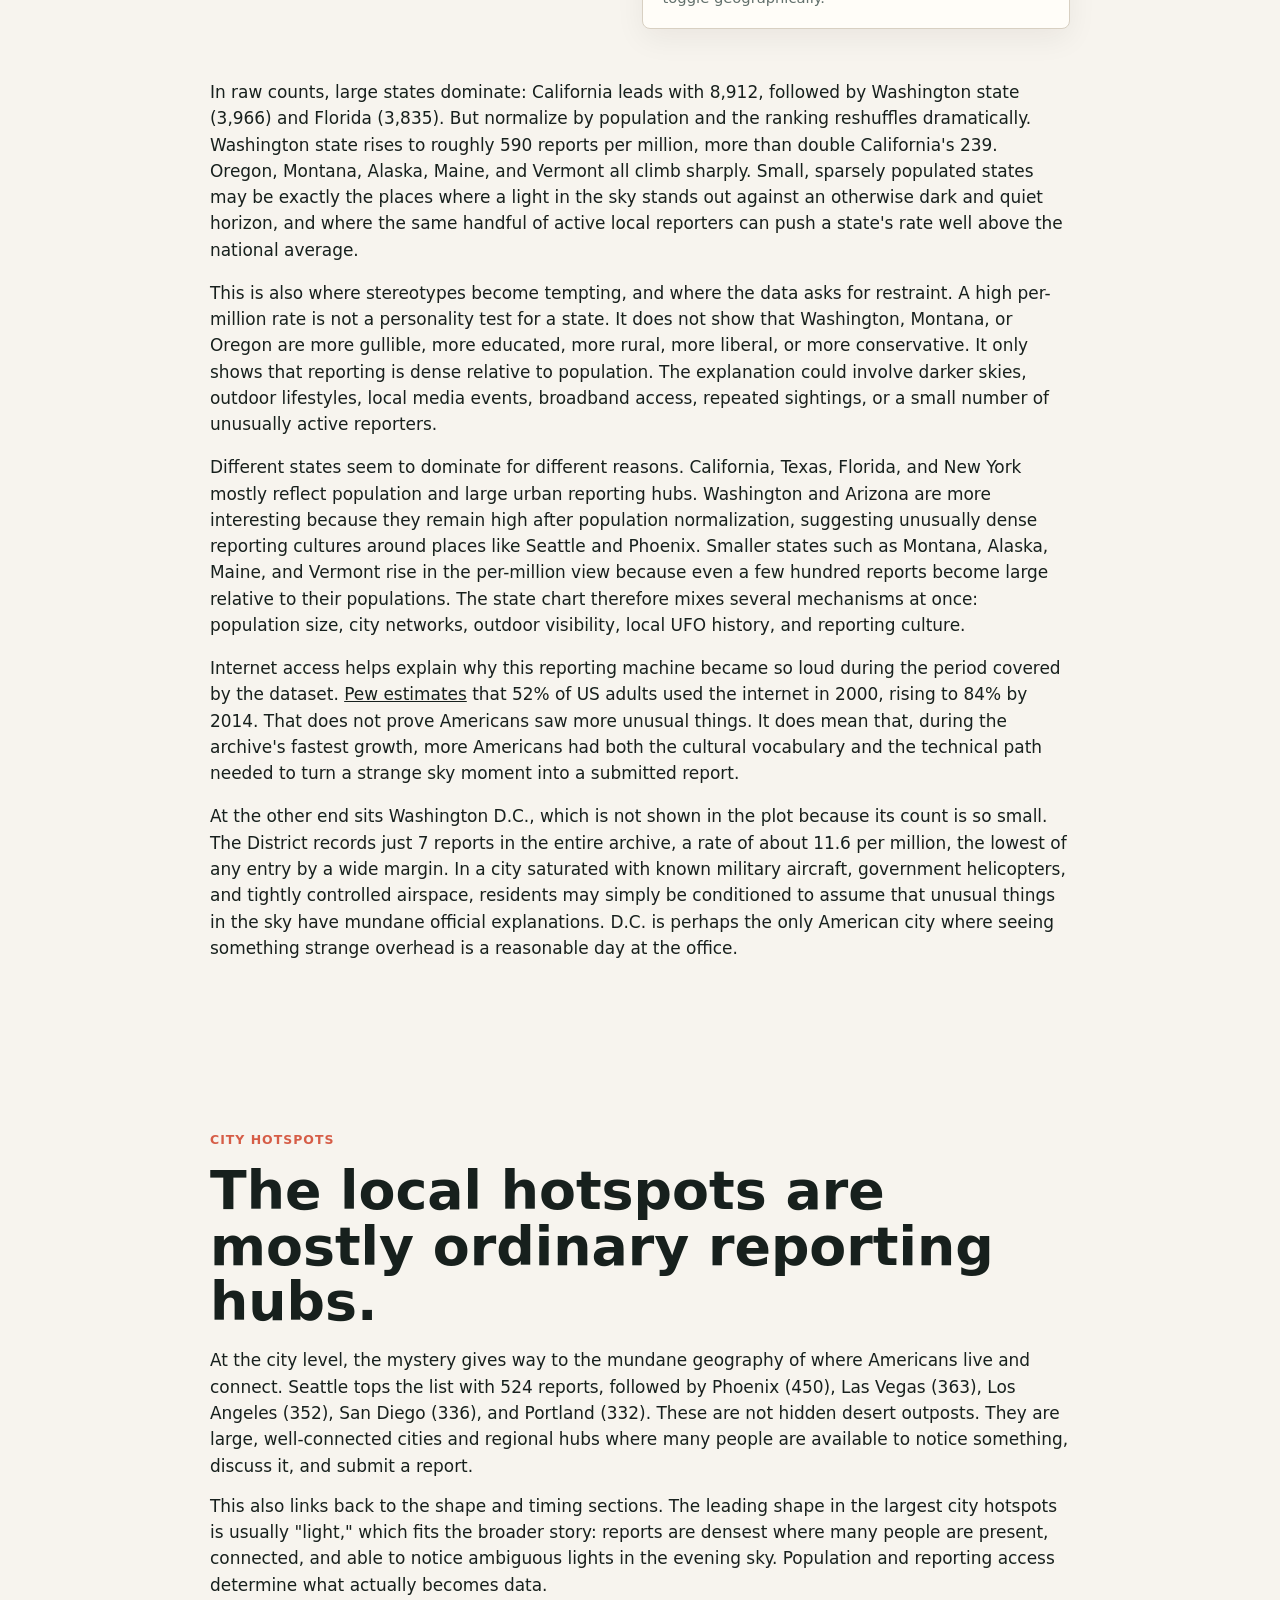
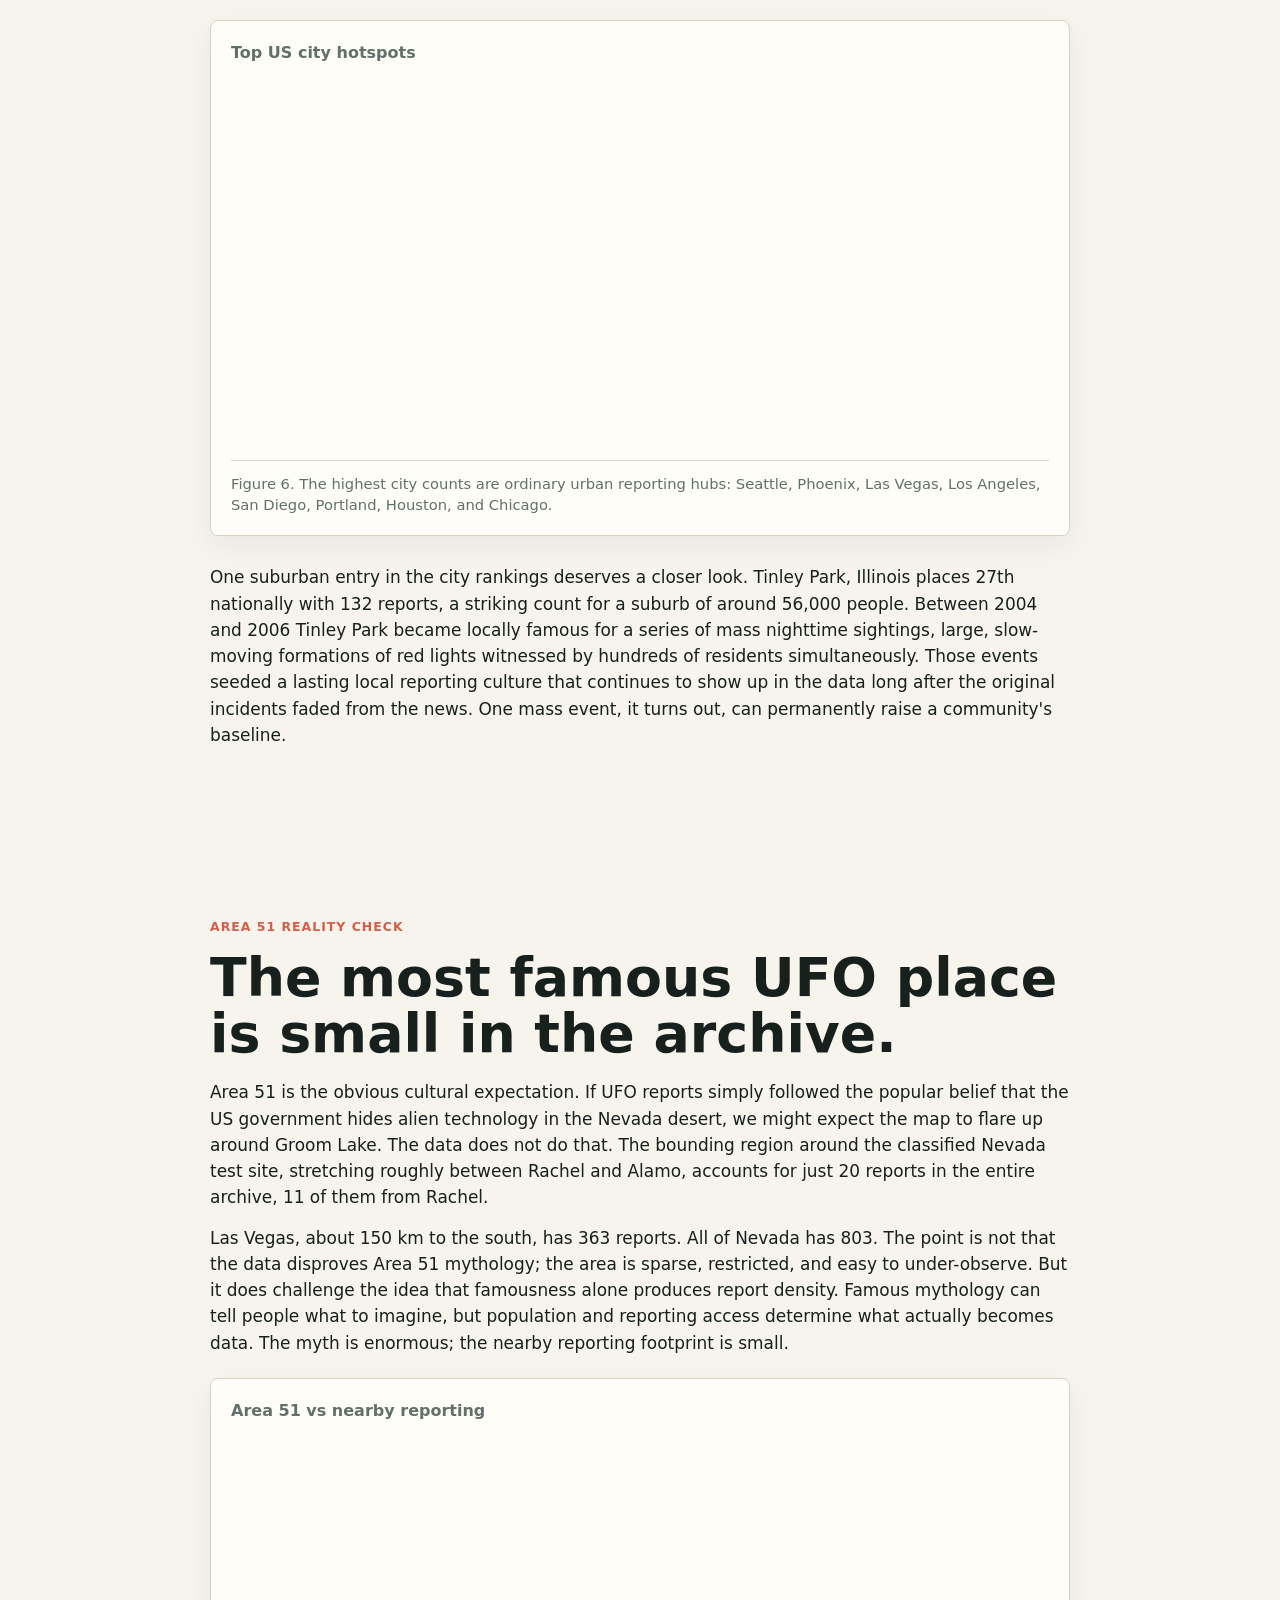
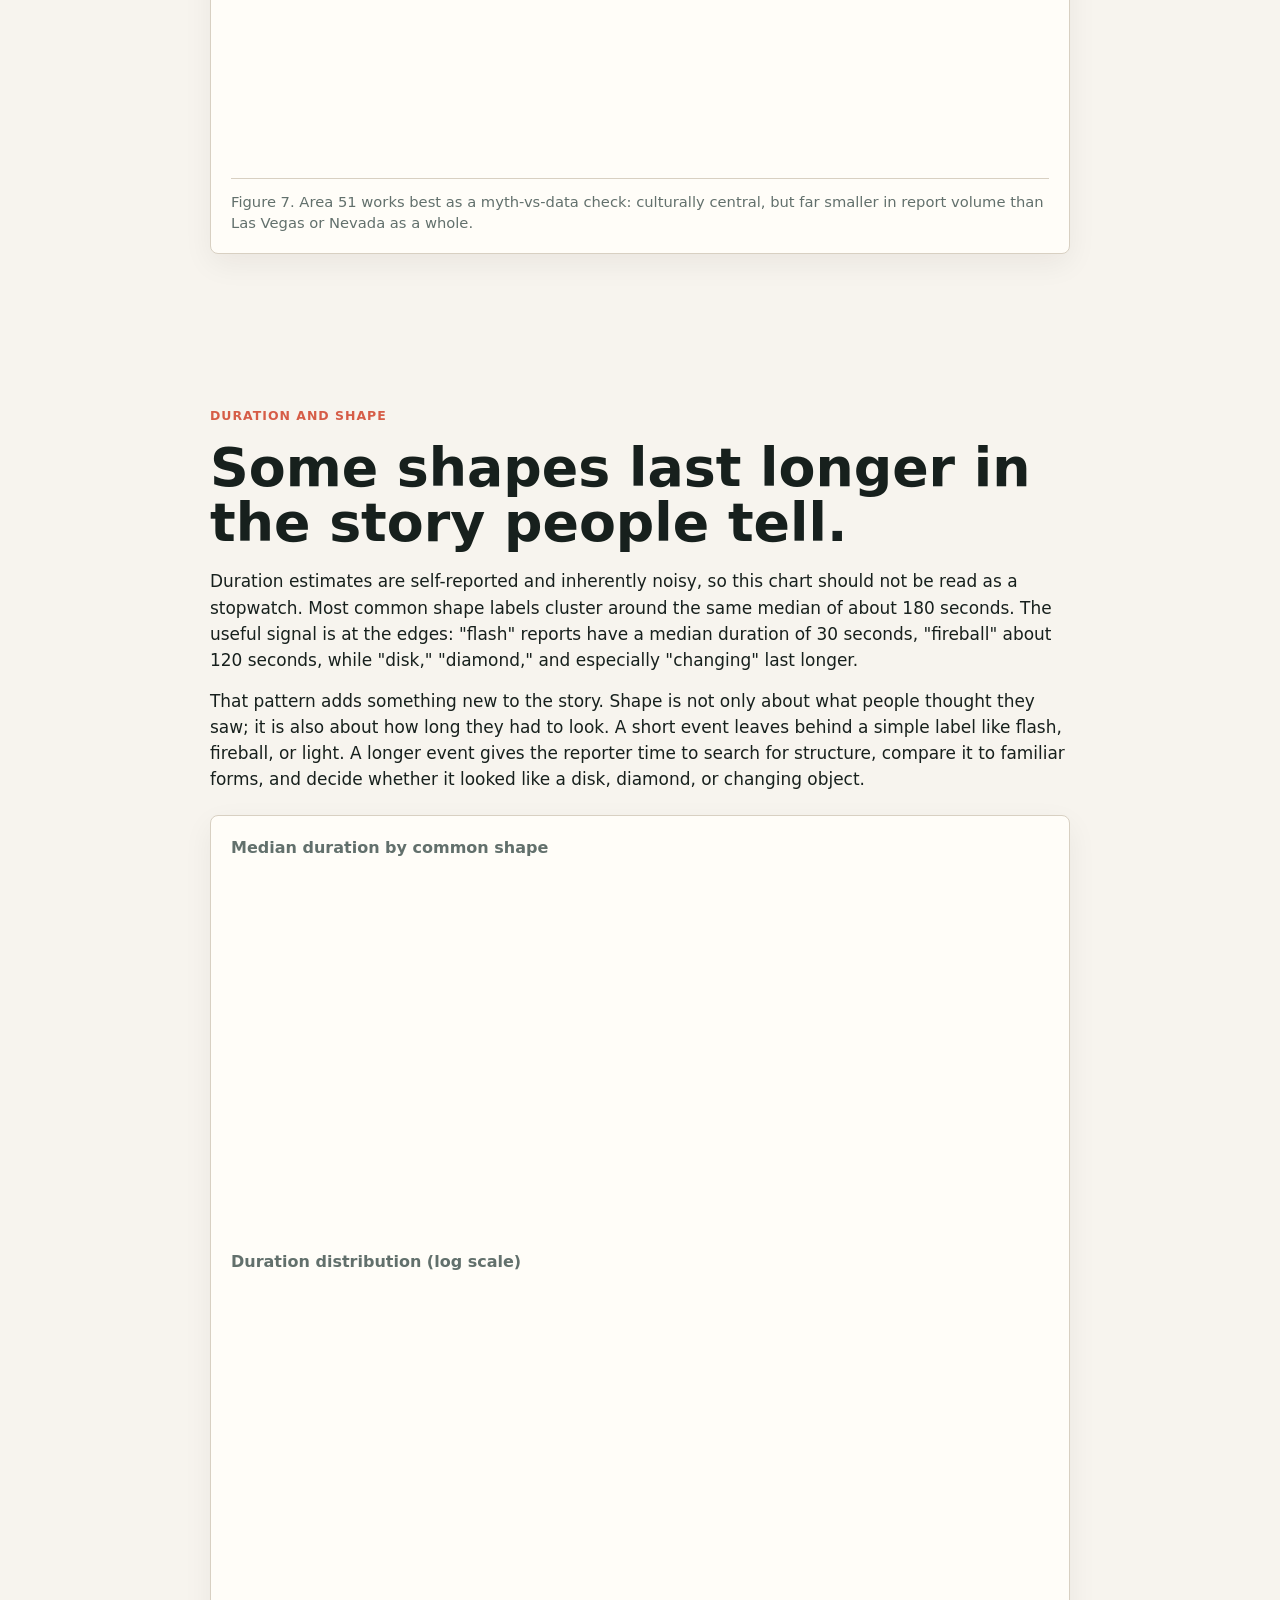
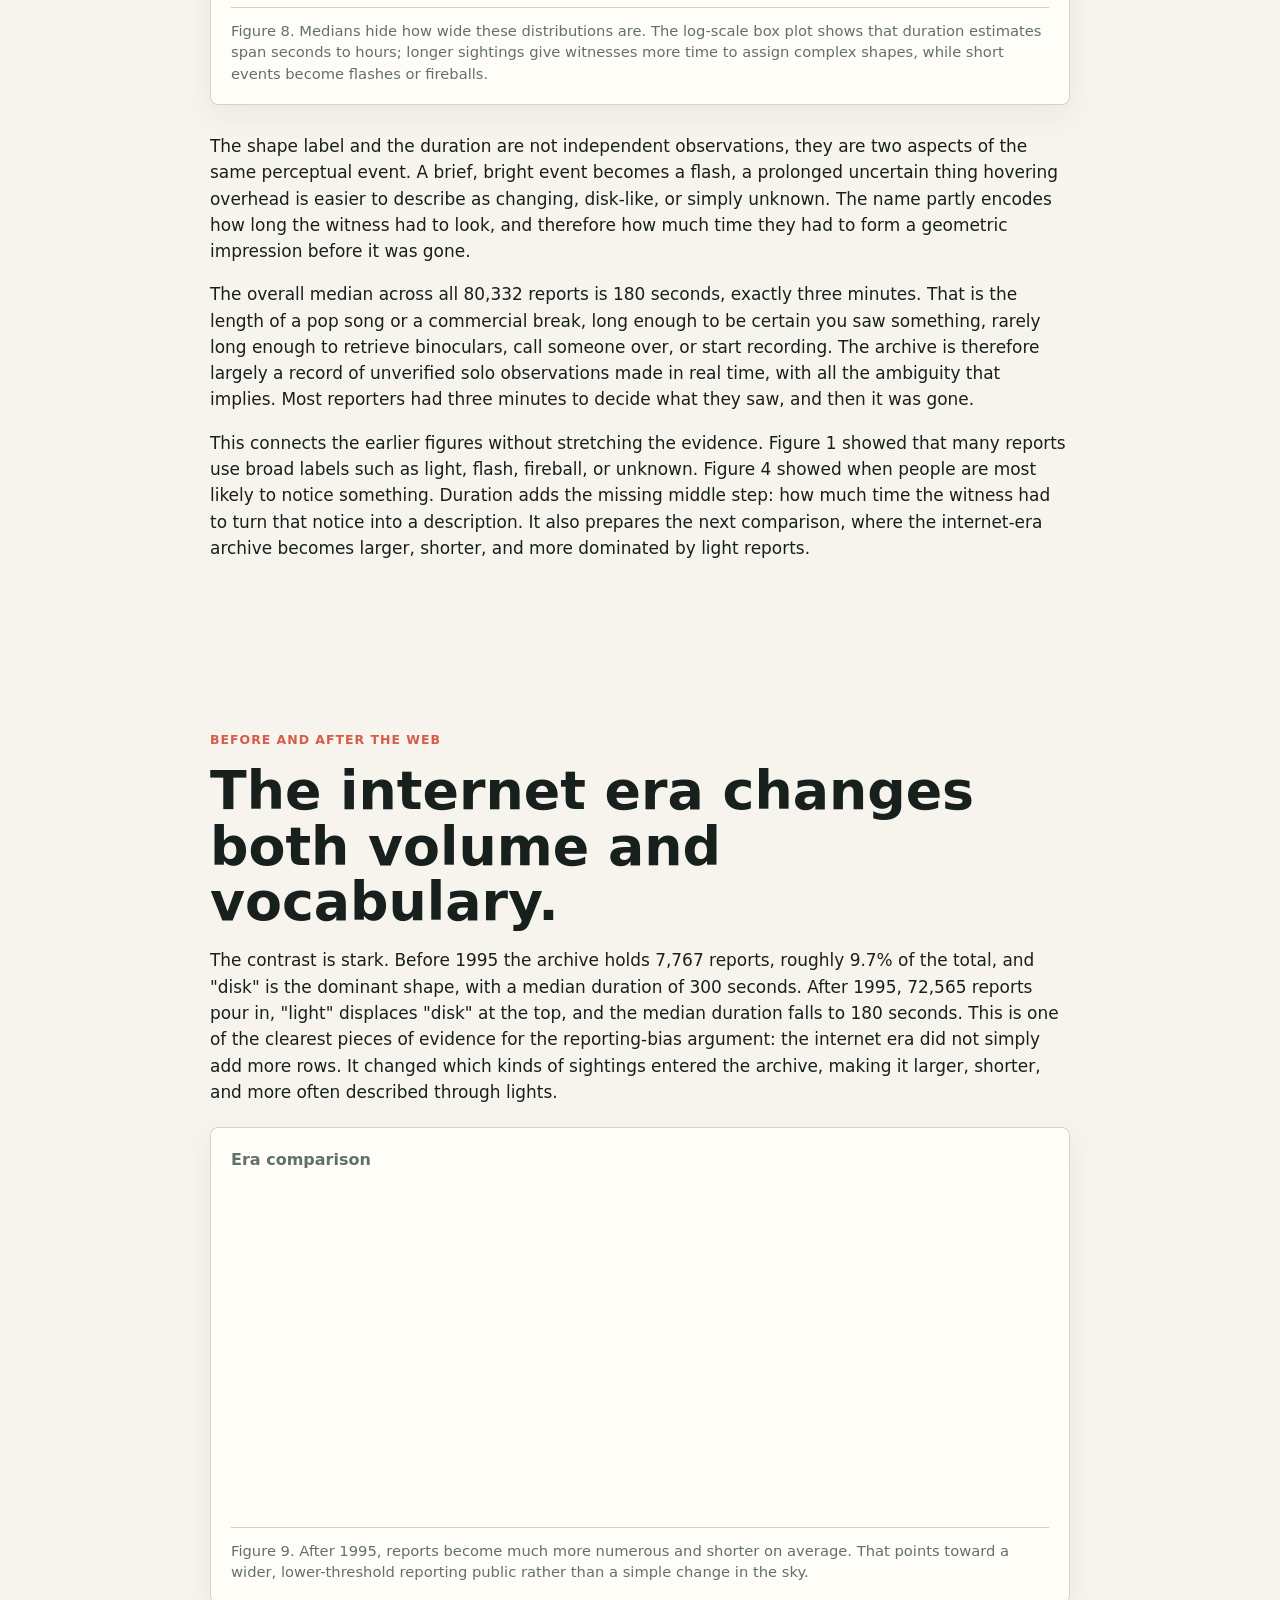
==== commit 83fb25d8: "fixed grouped bu vis" ====
--- a/index.html
+++ b/index.html
@@ -87,39 +87,9 @@
             many reports are brief luminous observations, not detailed close-up encounters.
           </p>
           <h3 class="panel-subtitle">Grouped by visual impression</h3>
-          <div id="shape-group-stack" class="chart chart--short plotly-chart" role="img" aria-label="Stacked bar chart of grouped UFO shape categories">
-            <div class="shape-stack__bar">
-              <div class="shape-stack__segment" style="width: 30.0%; background: #d65d47;" title="lights / flashes: 24,101 reports (30.0%)"></div>
-              <div class="shape-stack__segment" style="width: 28.3%; background: #117c78;" title="round forms: 22,700 reports (28.3%)"></div>
-              <div class="shape-stack__segment" style="width: 22.8%; background: #8d6b2f;" title="uncertain labels: 18,350 reports (22.8%)"></div>
-              <div class="shape-stack__segment" style="width: 18.9%; background: #3f6f9f;" title="structured forms: 15,181 reports (18.9%)"></div>
-            </div>
-            <div class="shape-stack__legend">
-              <div class="shape-stack__item">
-                <span class="shape-stack__swatch" style="background: #d65d47;"></span>
-                <span class="shape-stack__label">lights / flashes</span>
-                <strong>30.0%</strong>
-                <small>24,101</small>
-              </div>
-              <div class="shape-stack__item">
-                <span class="shape-stack__swatch" style="background: #117c78;"></span>
-                <span class="shape-stack__label">round forms</span>
-                <strong>28.3%</strong>
-                <small>22,700</small>
-              </div>
-              <div class="shape-stack__item">
-                <span class="shape-stack__swatch" style="background: #8d6b2f;"></span>
-                <span class="shape-stack__label">uncertain labels</span>
-                <strong>22.8%</strong>
-                <small>18,350</small>
-              </div>
-              <div class="shape-stack__item">
-                <span class="shape-stack__swatch" style="background: #3f6f9f;"></span>
-                <span class="shape-stack__label">structured forms</span>
-                <strong>18.9%</strong>
-                <small>15,181</small>
-              </div>
-            </div>
+          <div class="shape-stack">
+            <div id="shape-group-stack" class="chart chart--short plotly-chart" role="img" aria-label="Stacked bar chart of grouped UFO shape categories"></div>
+            <div id="shape-group-legend" class="shape-stack__legend" aria-hidden="true"></div>
           </div>
           <p class="figure-note">
             Figure 1b. A broad grouping of shape labels. This does not prove the labels mean the
@@ -741,7 +711,7 @@
 
     <script src="assets/d3.v7.min.js"></script>
     <script src="assets/topojson-client.min.js"></script>
-    <script src="assets/plotly-2.35.2.min.js"></script>
+    <script src="site/assets/plotly-2.35.2.min.js"></script>
     <script src="app.js?v=8"></script>
   </body>
 </html>
--- a/styles.css
+++ b/styles.css
@@ -288,6 +288,14 @@
   margin-top: 12px;
 }
 
+#shape-group-stack {
+  min-height: 120px;
+  padding: 6px 8px;
+  border: 1px solid var(--line);
+  border-radius: 10px;
+  background: #fffaf0;
+}
+
 .shape-stack__bar {
   display: flex;
   width: 100%;
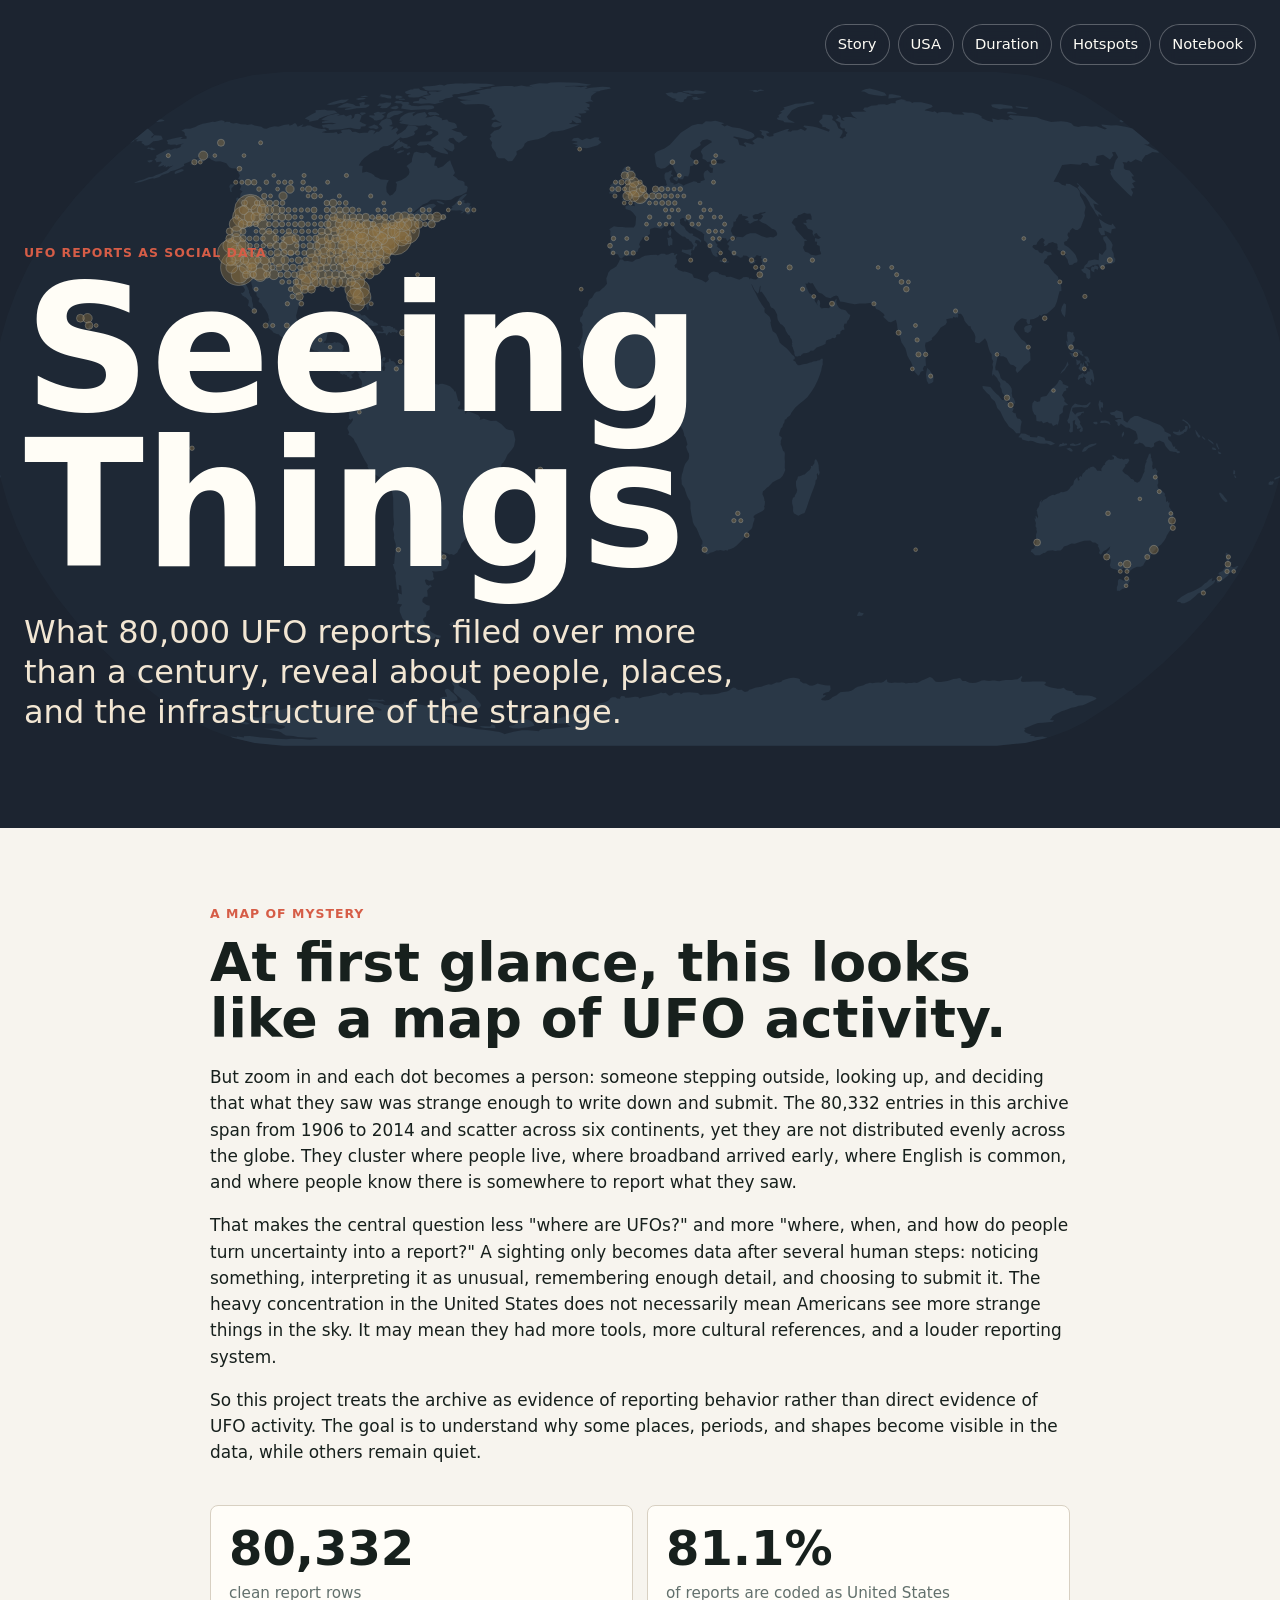
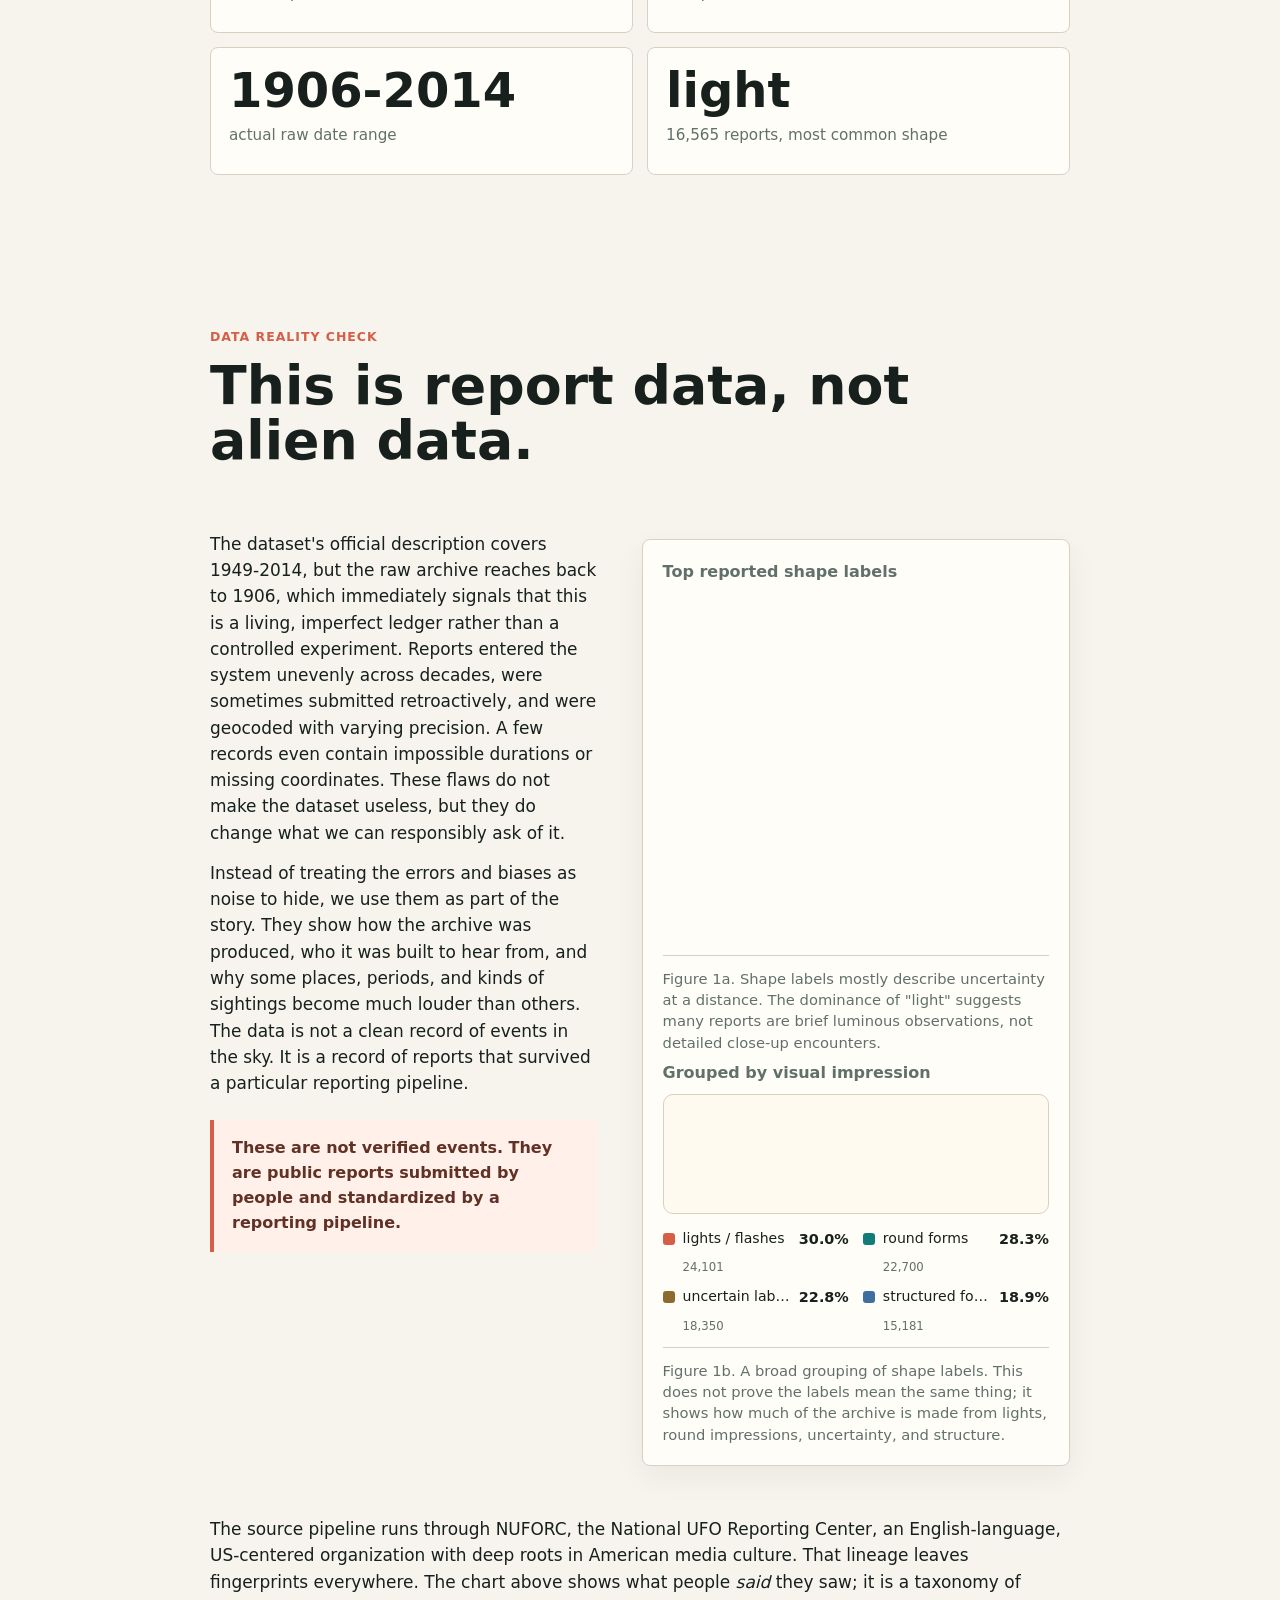
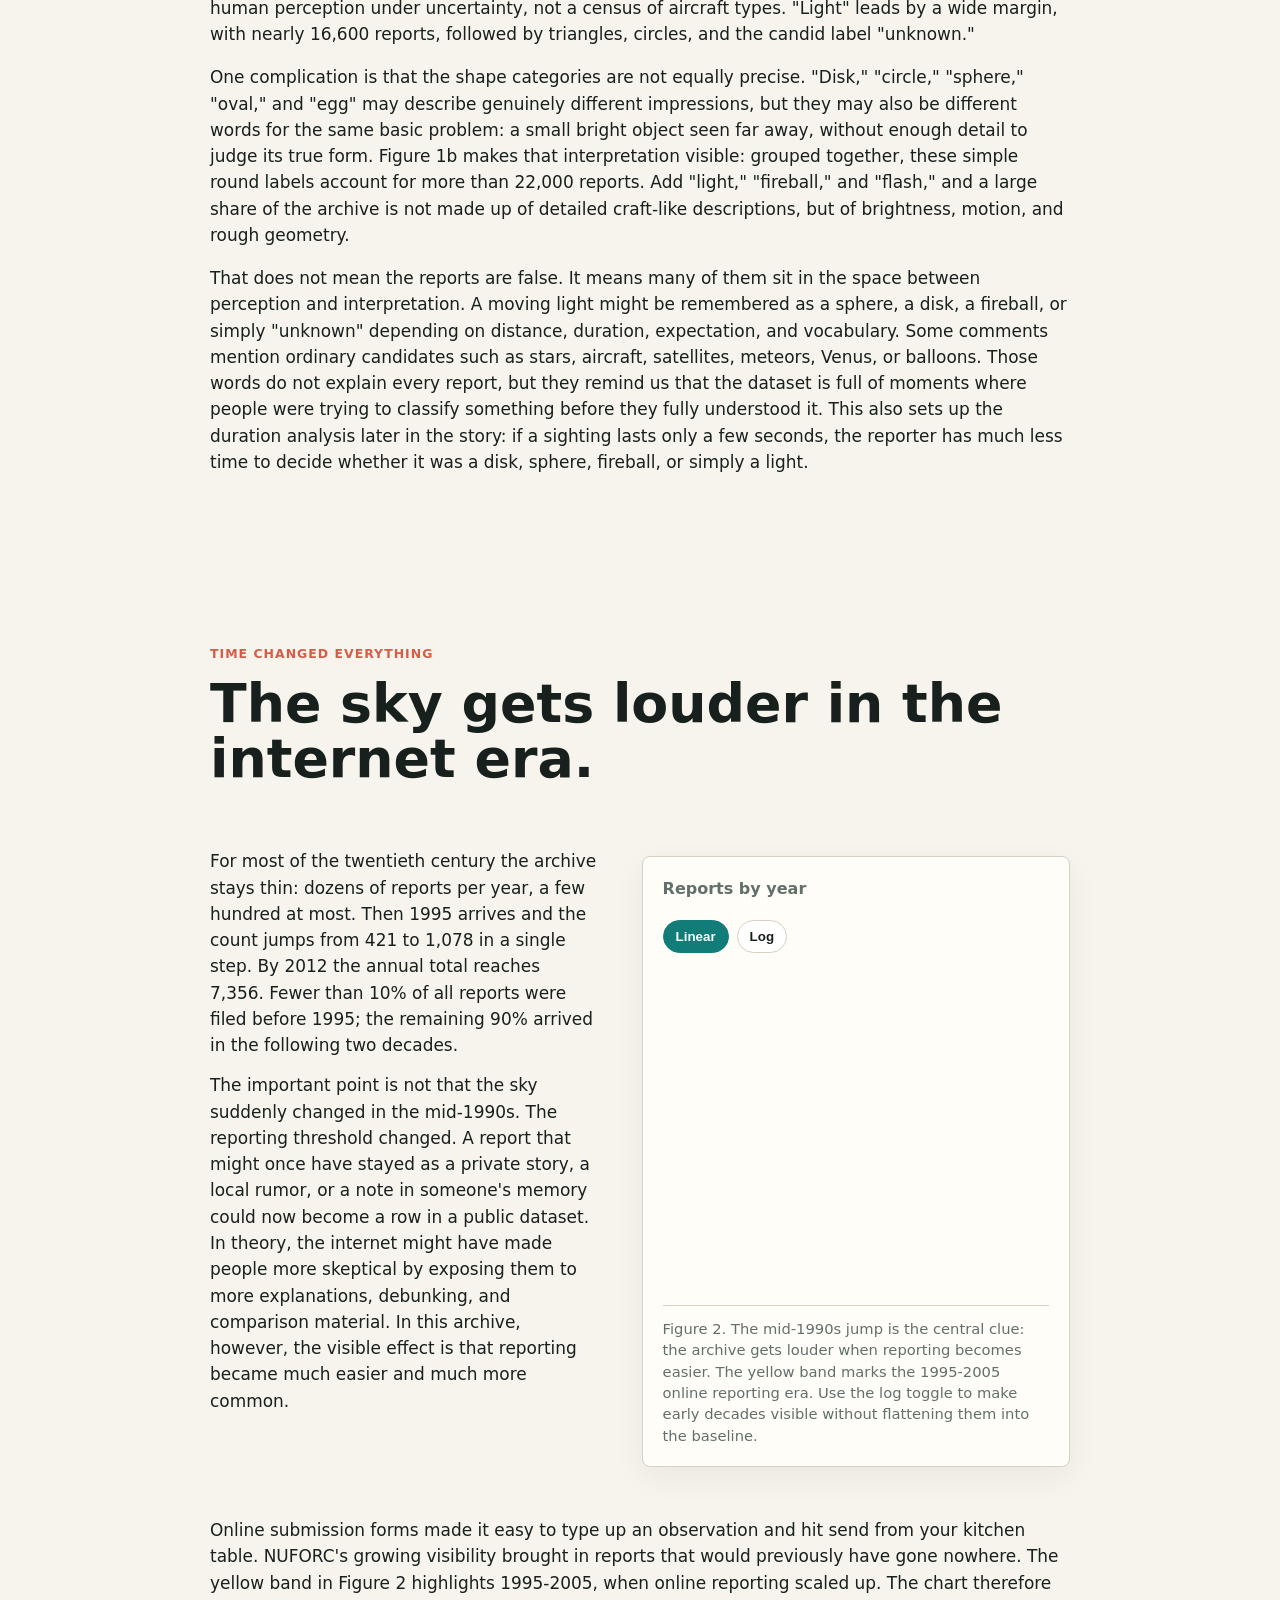
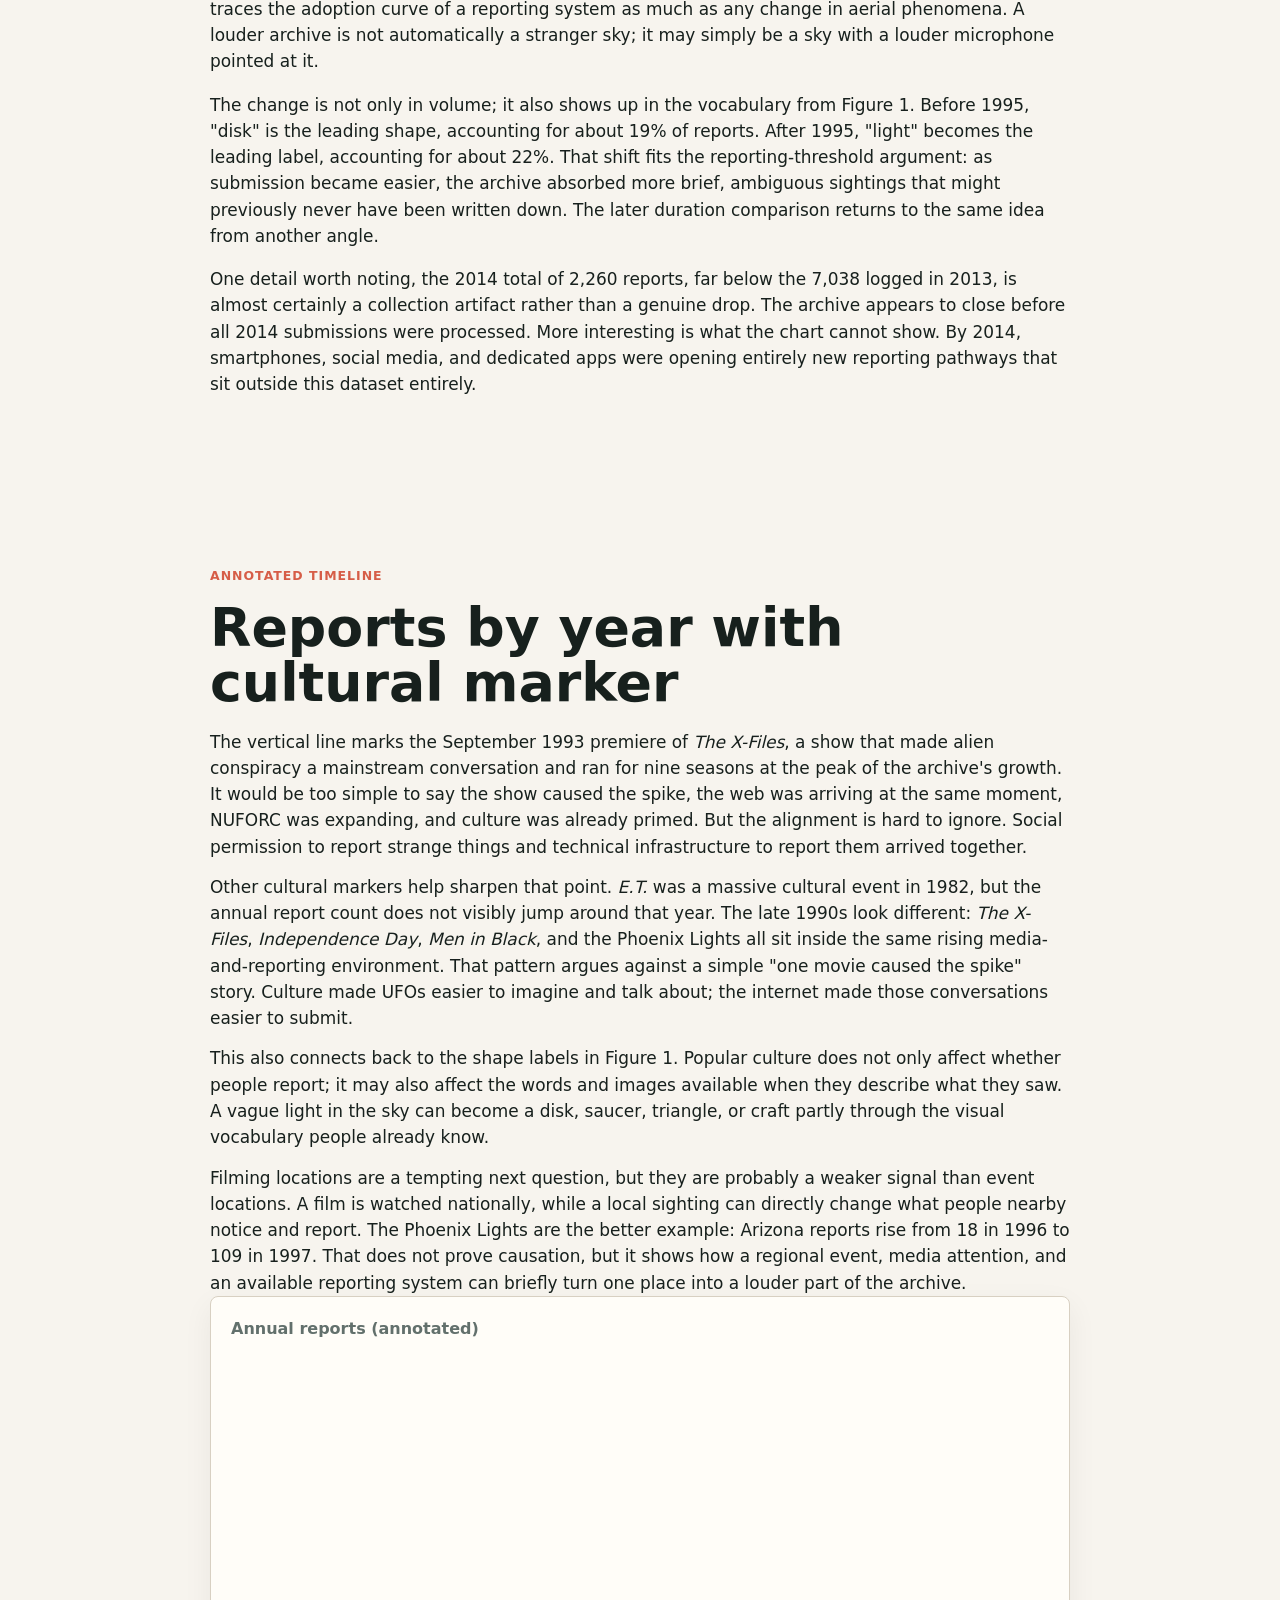
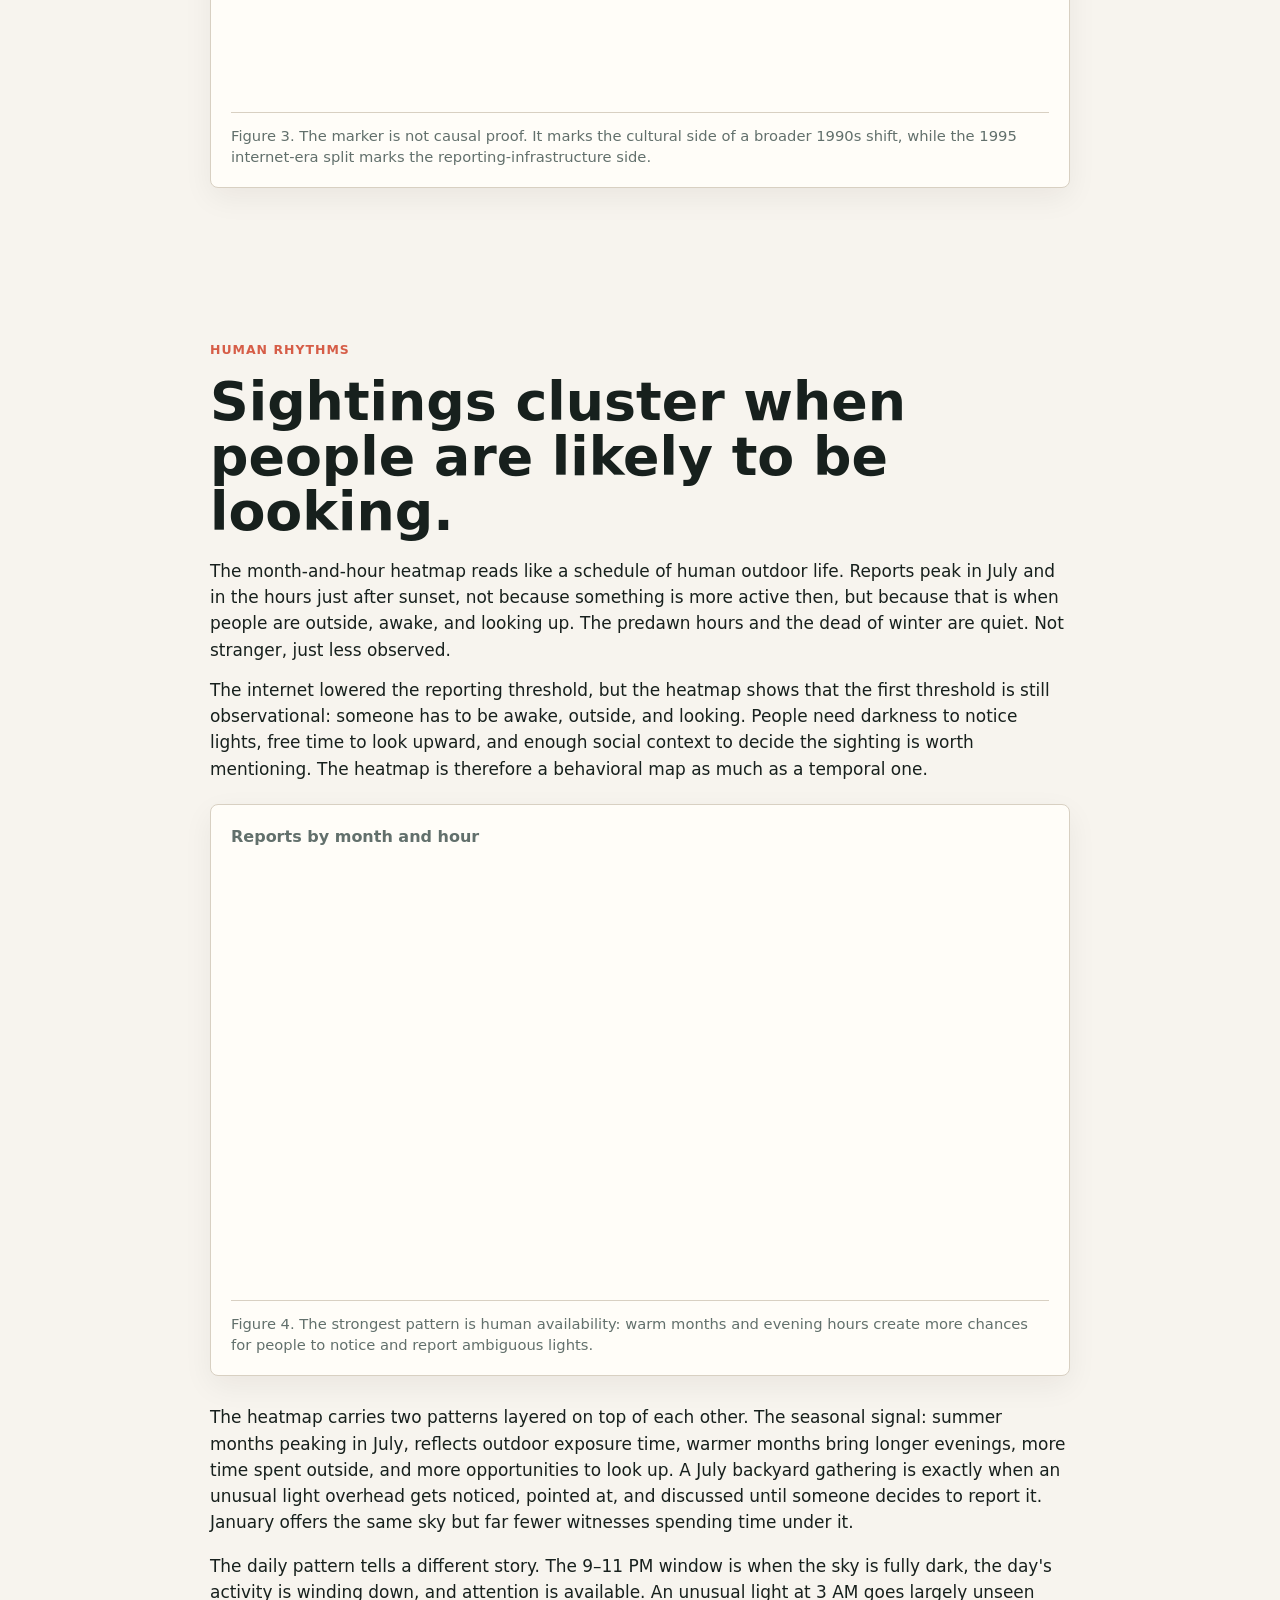
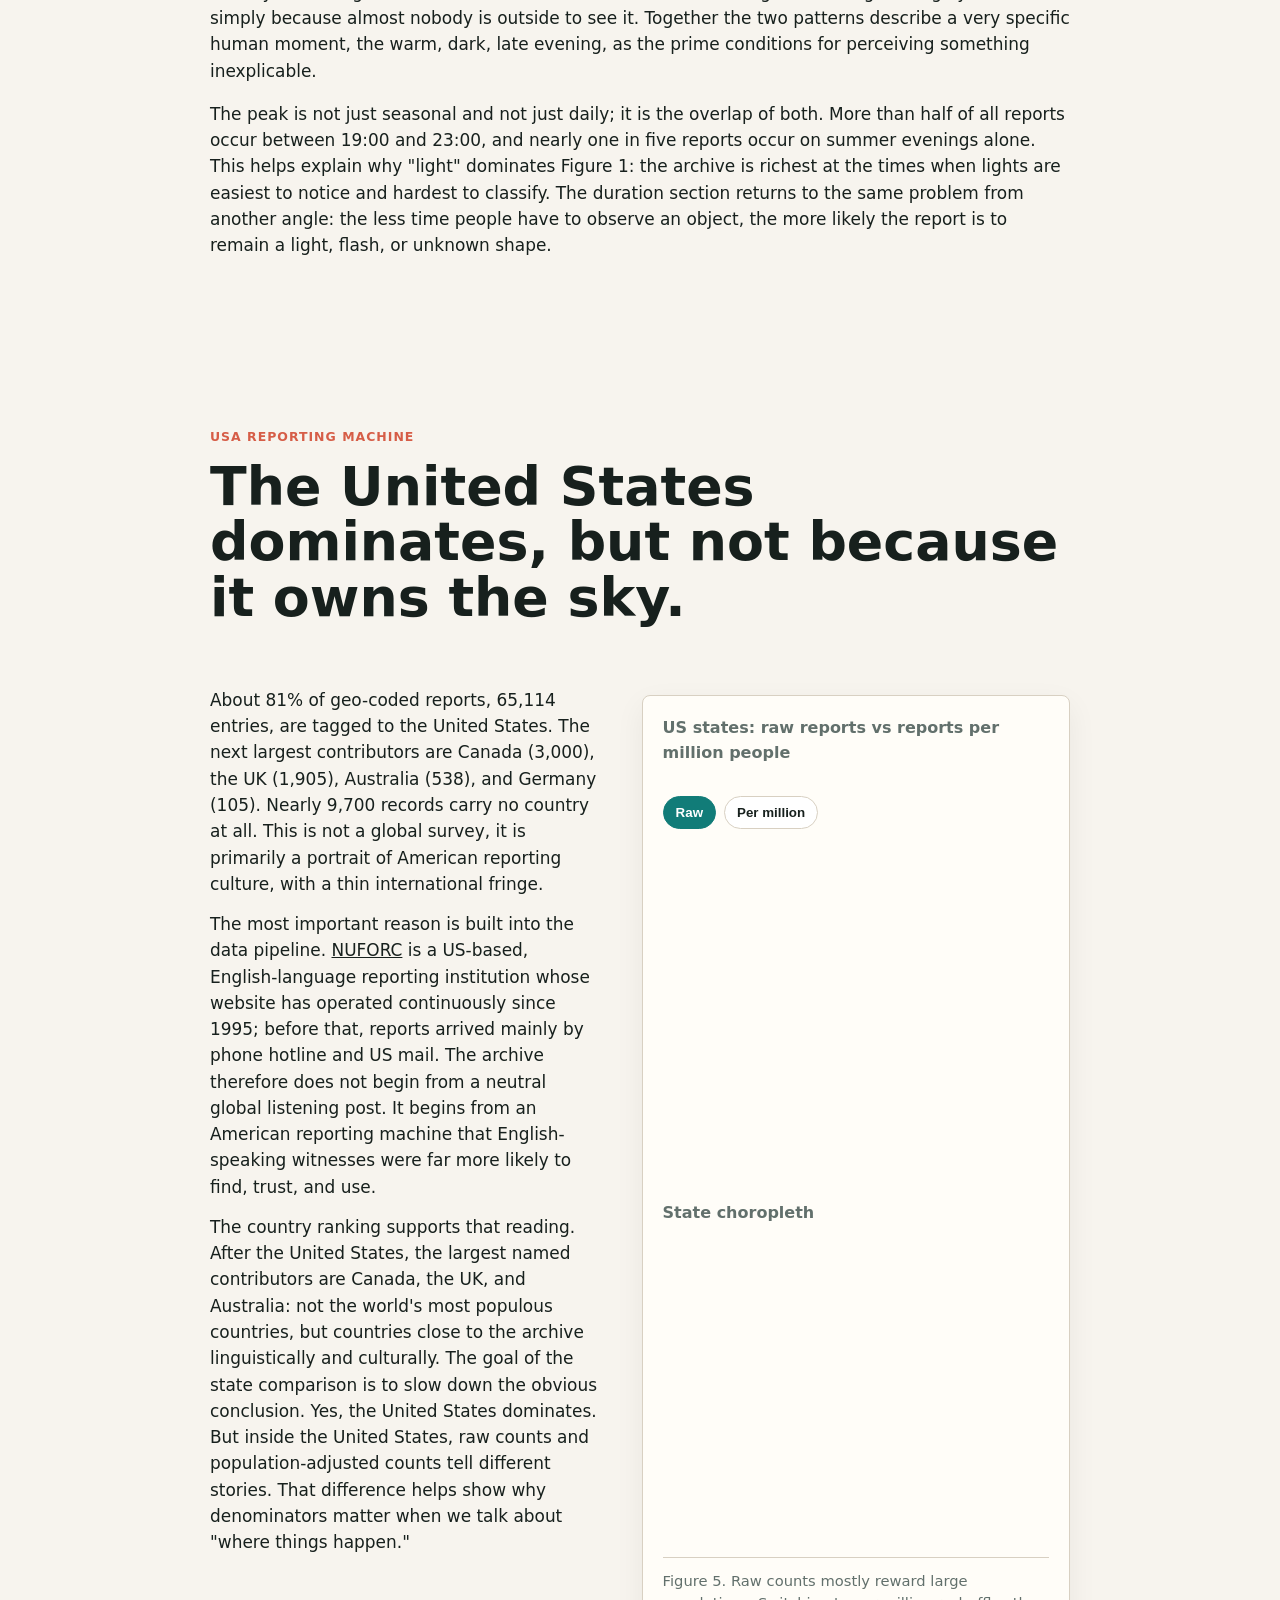
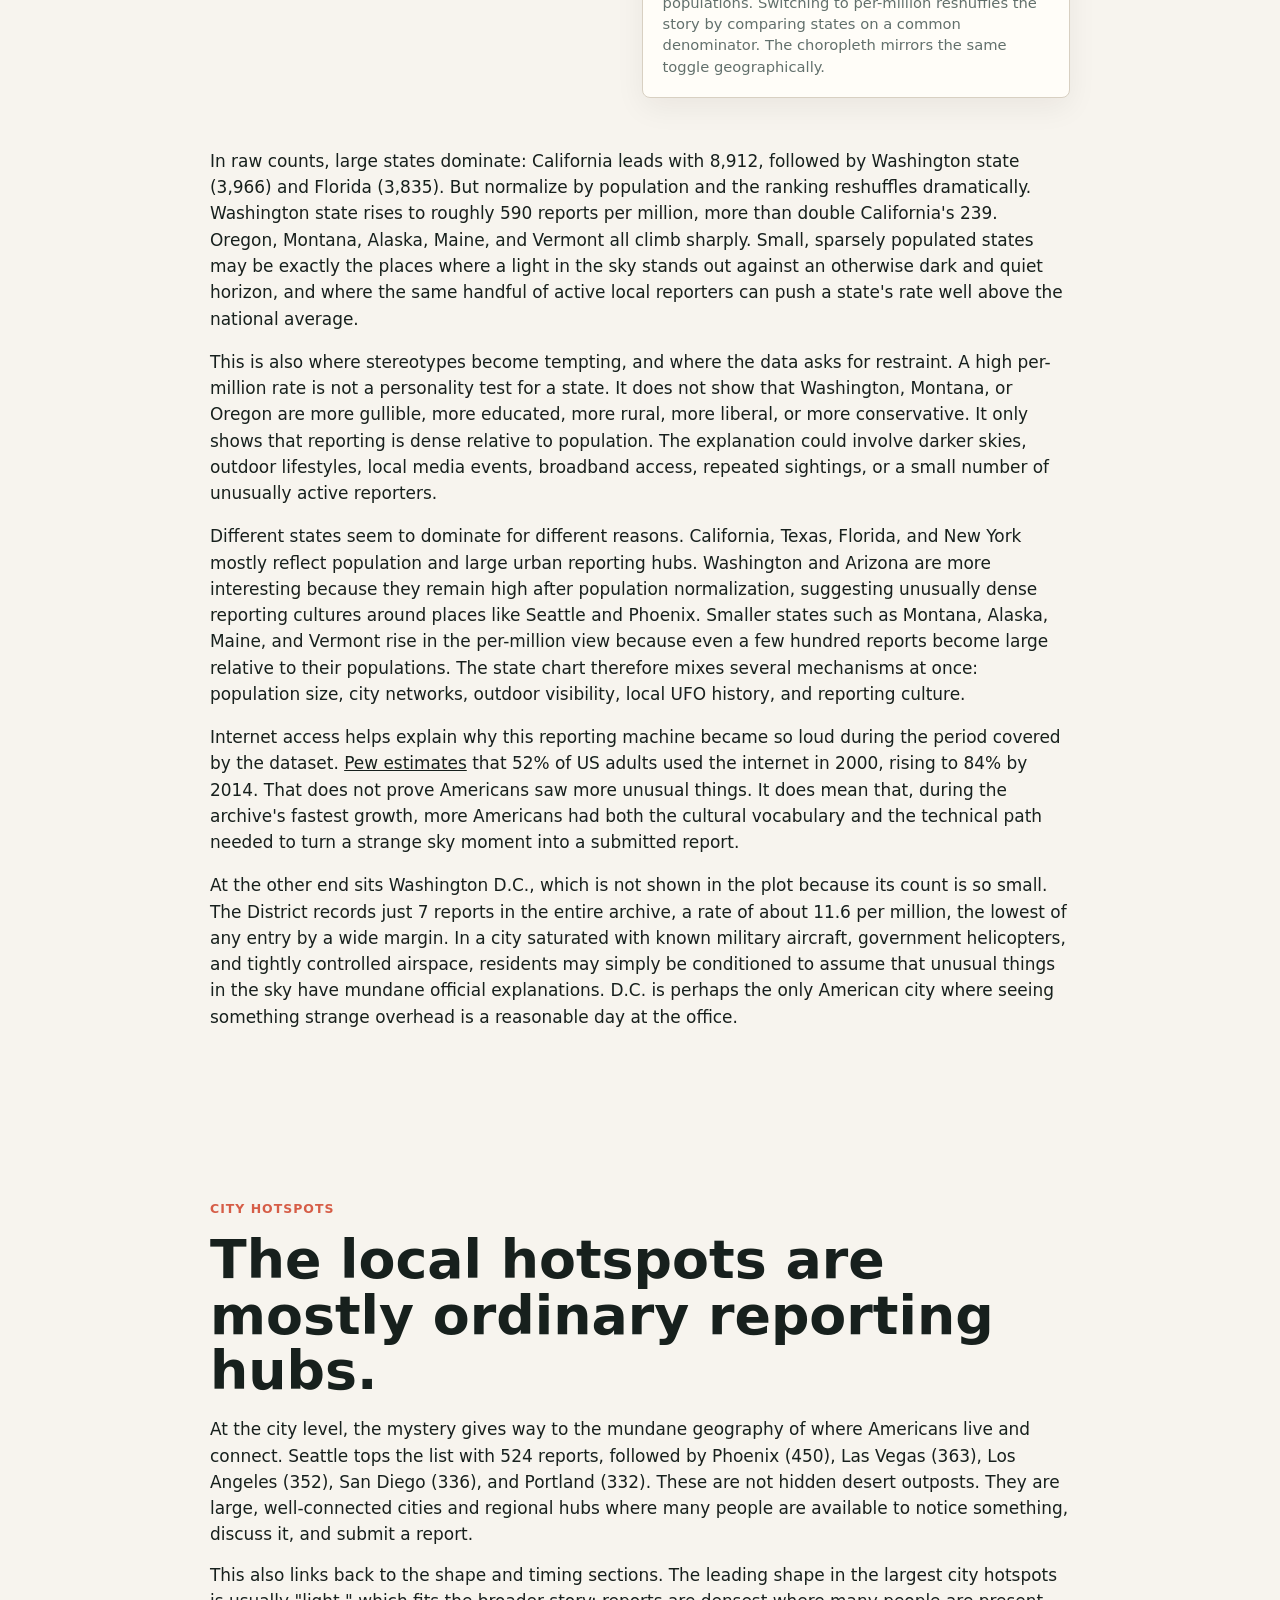
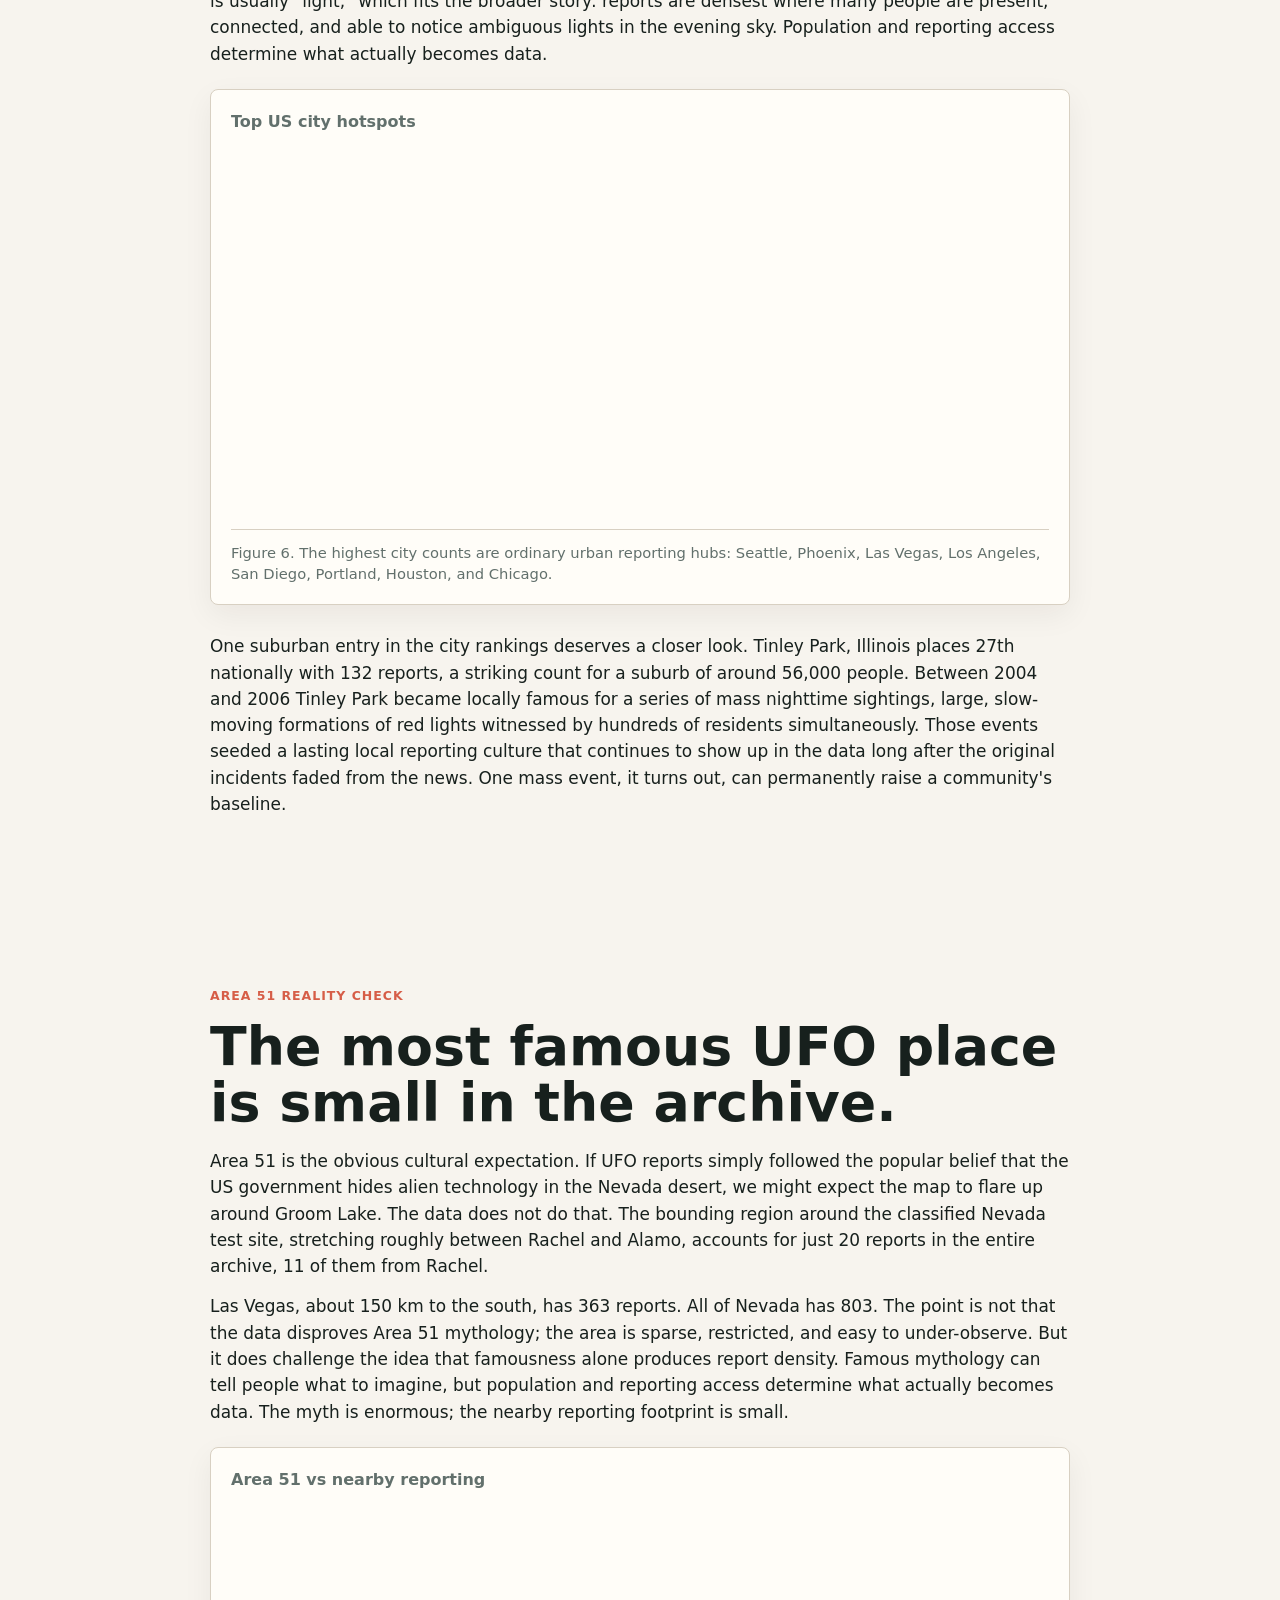
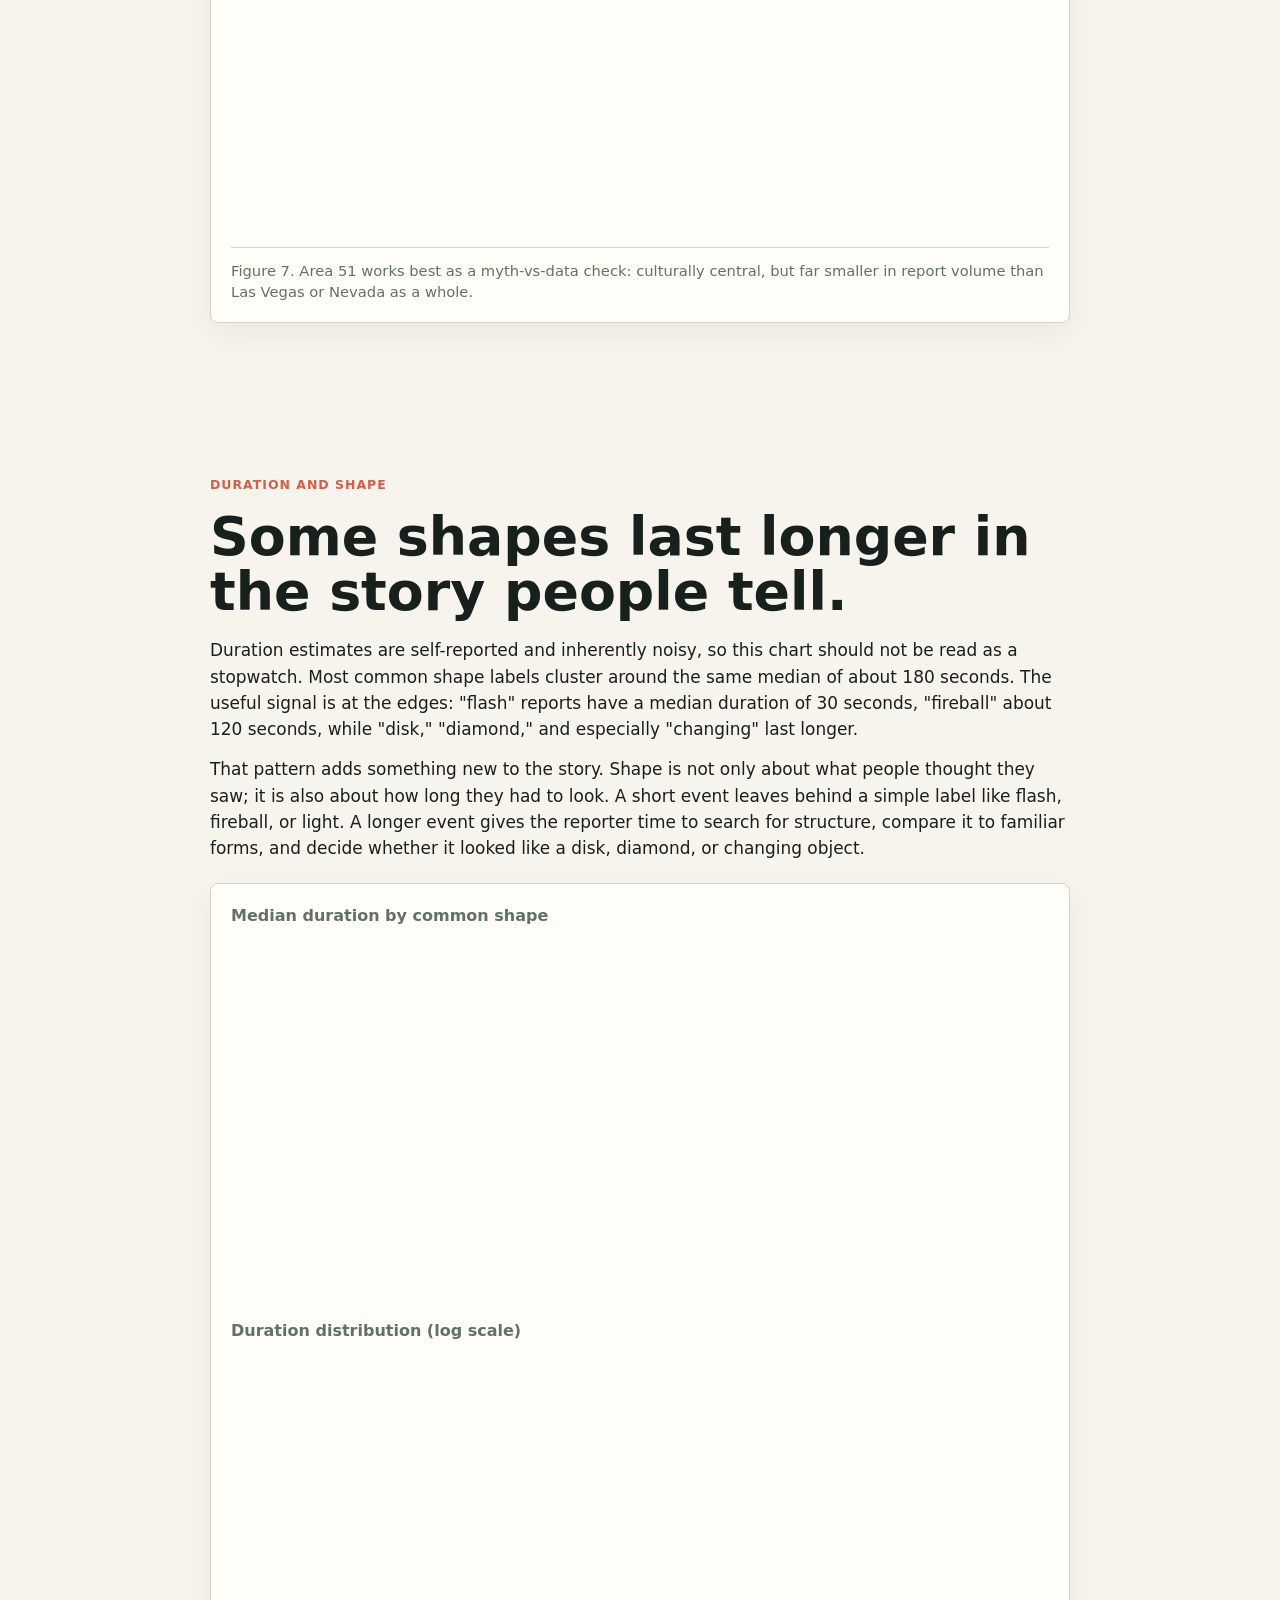
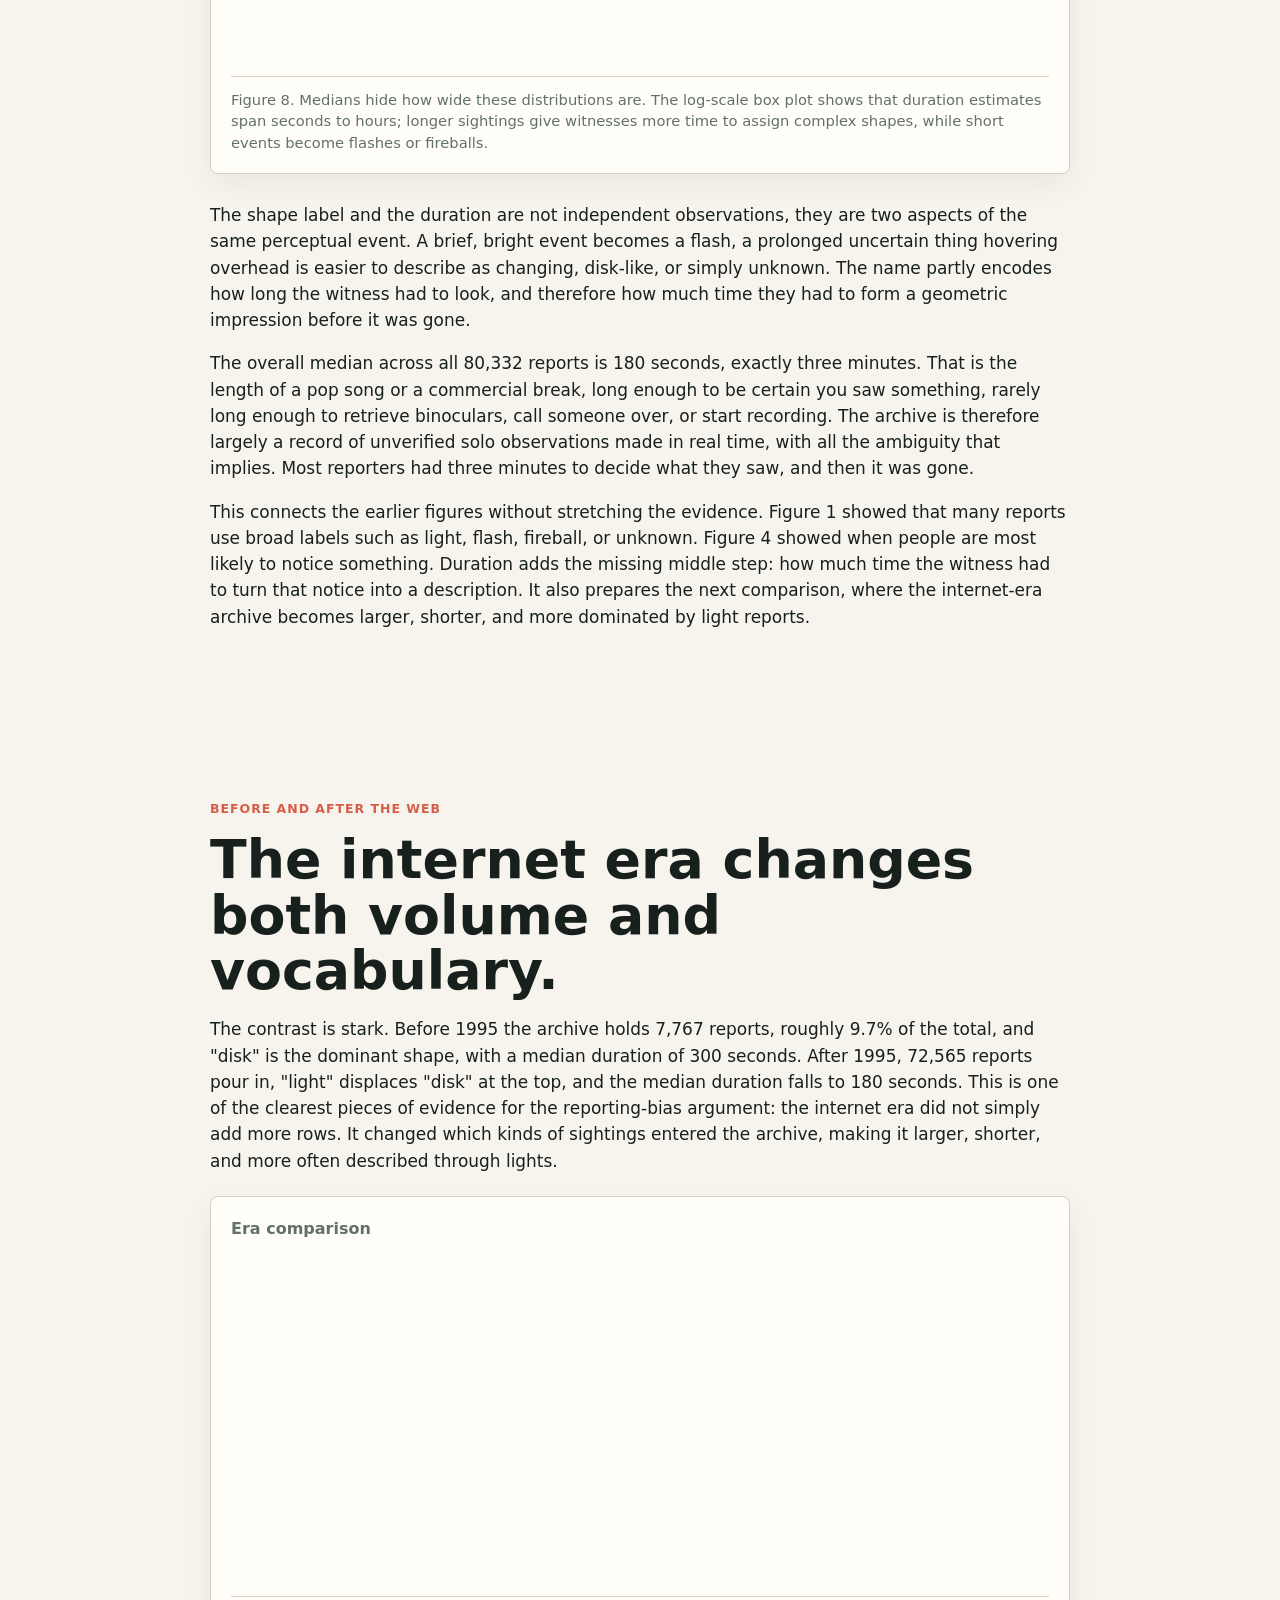
==== commit a00206fb: "yellow explenation" ====
--- a/index.html
+++ b/index.html
@@ -159,16 +159,18 @@
           <div id="annual-line" class="chart plotly-chart" role="img" aria-label="Line chart of UFO reports by year"></div>
           <p class="figure-note">
             Figure 2. The mid-1990s jump is the central clue: the archive gets louder when reporting becomes easier.
-            Use the log toggle to make early decades visible without flattening them into the baseline.
+            The yellow band marks the 1995-2005 online reporting era. Use the log toggle to make early decades
+            visible without flattening them into the baseline.
           </p>
         </div>
         <div class="full-row">
           <p>
             Online submission forms made it easy to type up an observation and hit send from your
             kitchen table. NUFORC's growing visibility brought in reports that would previously have
-            gone nowhere. The chart therefore traces the adoption curve of a reporting system as much
-            as any change in aerial phenomena. A louder archive is not automatically a stranger sky;
-            it may simply be a sky with a louder microphone pointed at it.
+            gone nowhere. The yellow band in Figure 2 highlights 1995-2005, when online reporting
+            scaled up. The chart therefore traces the adoption curve of a reporting system as much as
+            any change in aerial phenomena. A louder archive is not automatically a stranger sky; it
+            may simply be a sky with a louder microphone pointed at it.
           </p>
           <p>
             The change is not only in volume; it also shows up in the vocabulary from Figure 1. Before
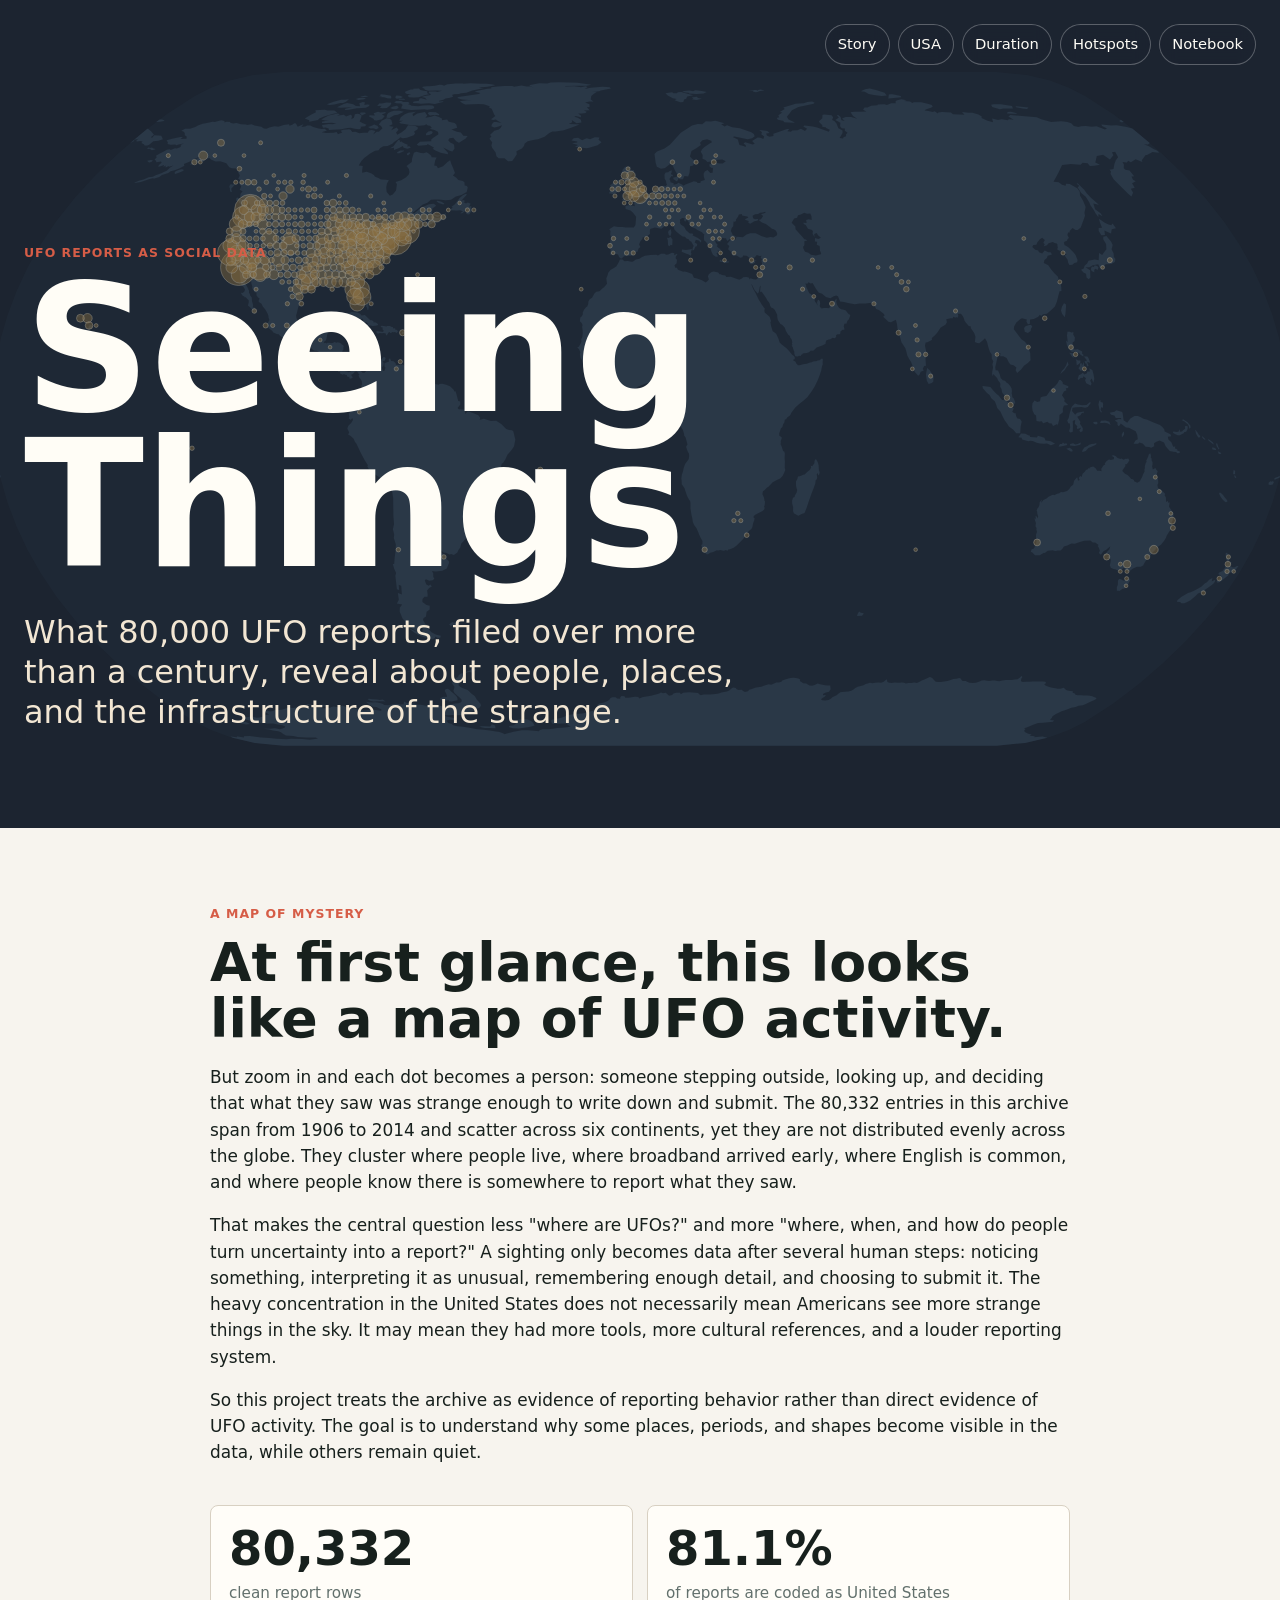
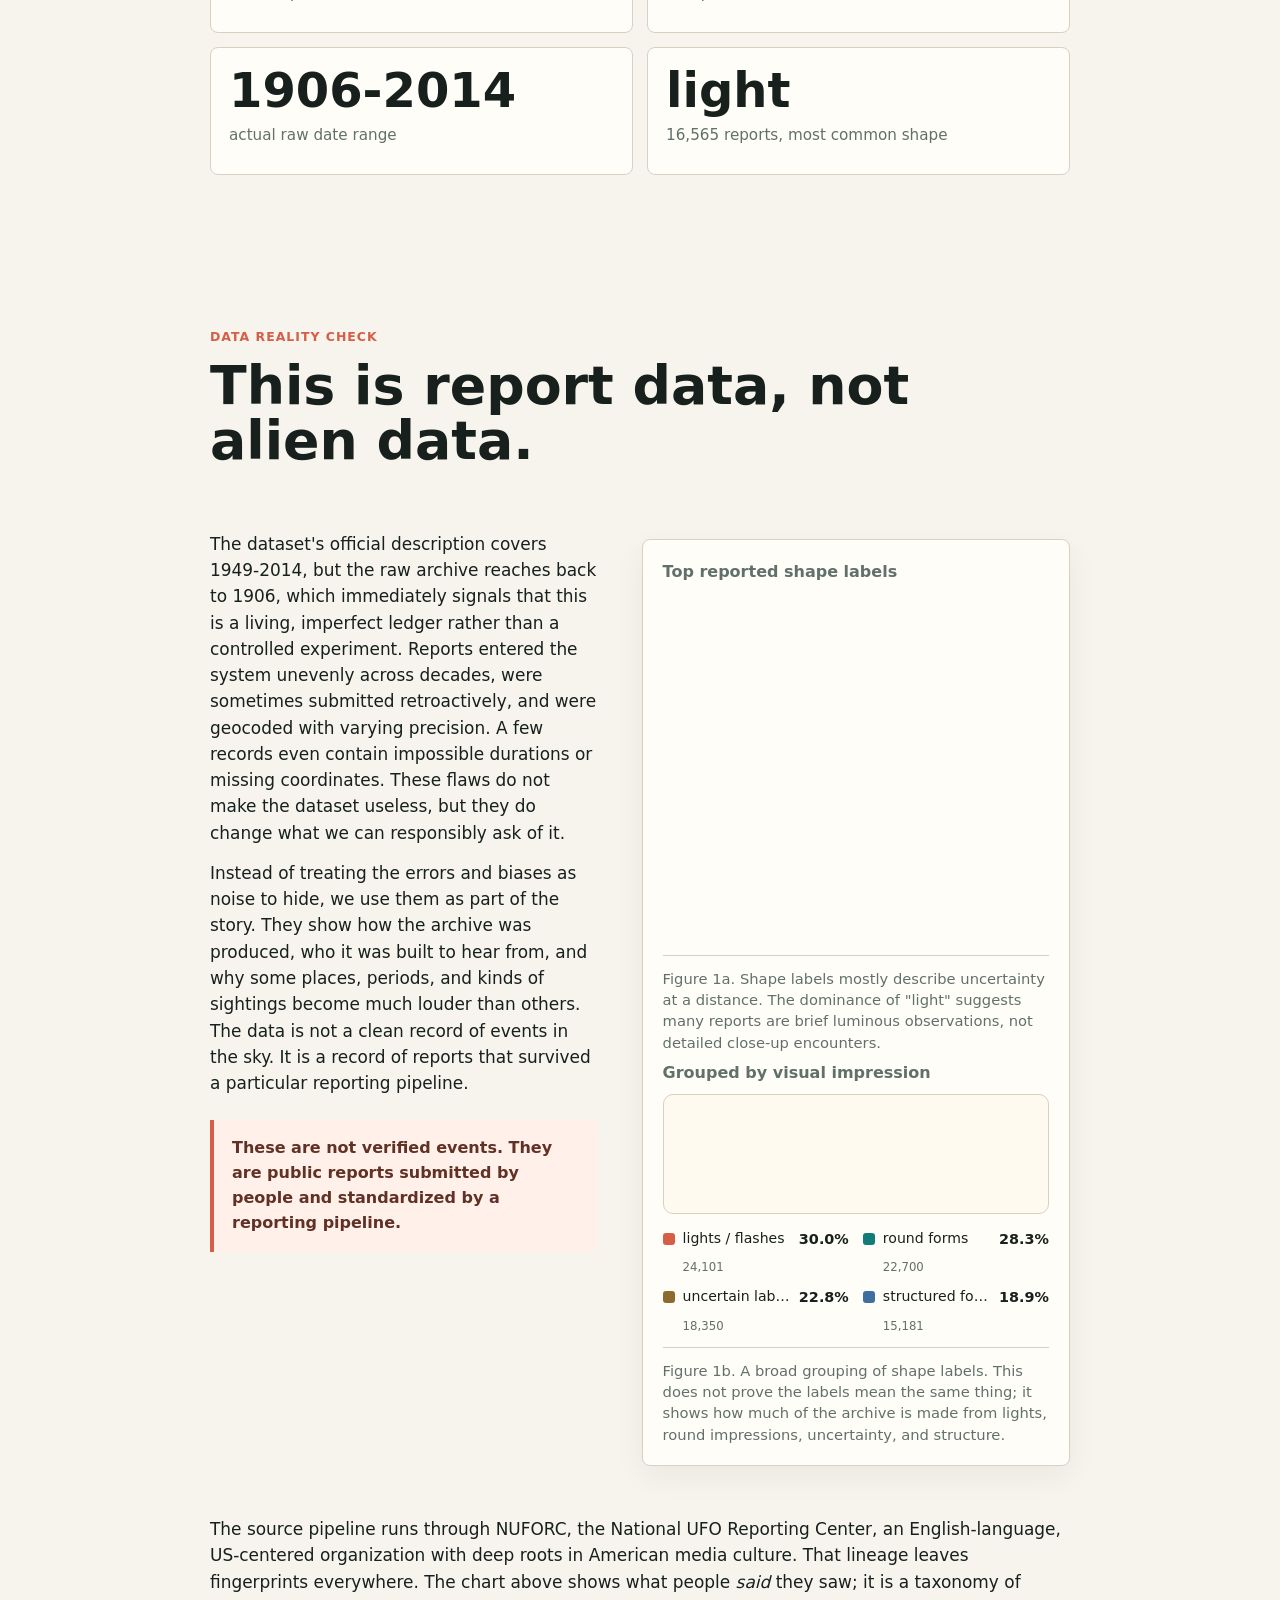
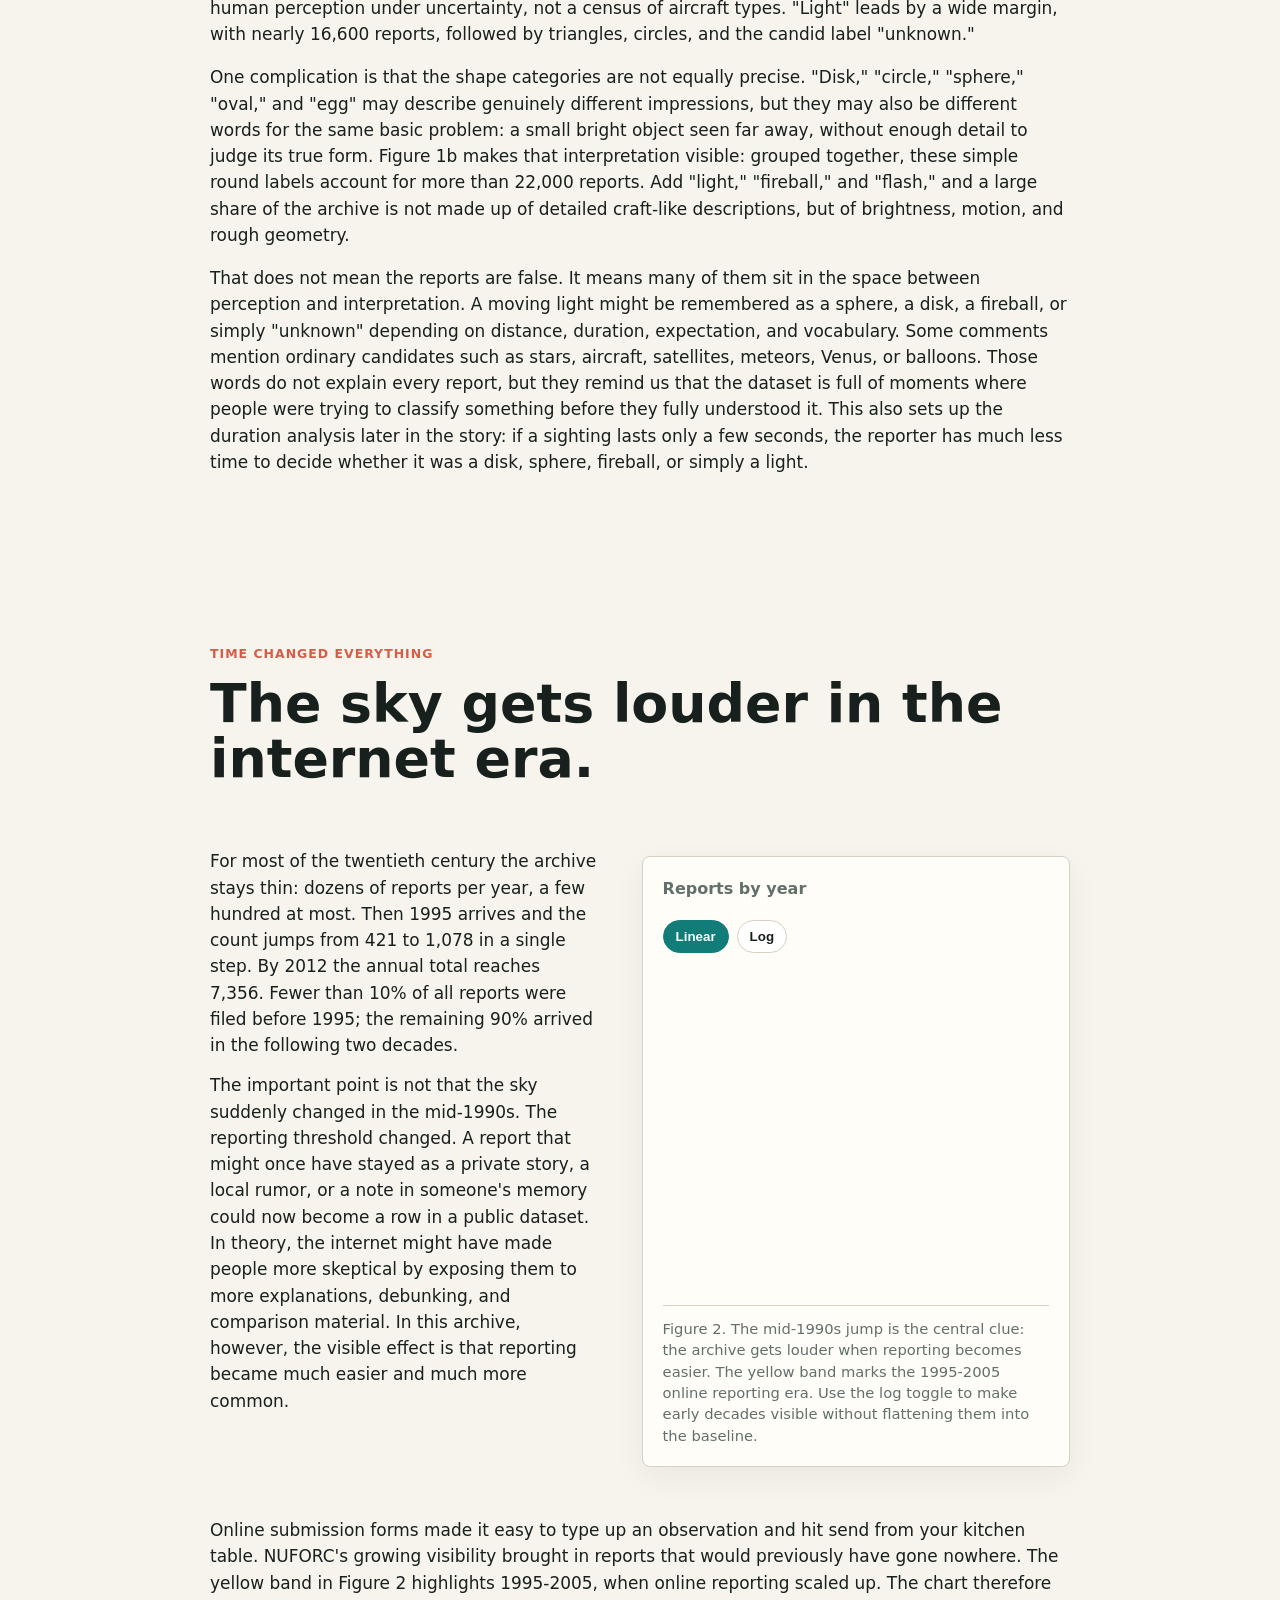
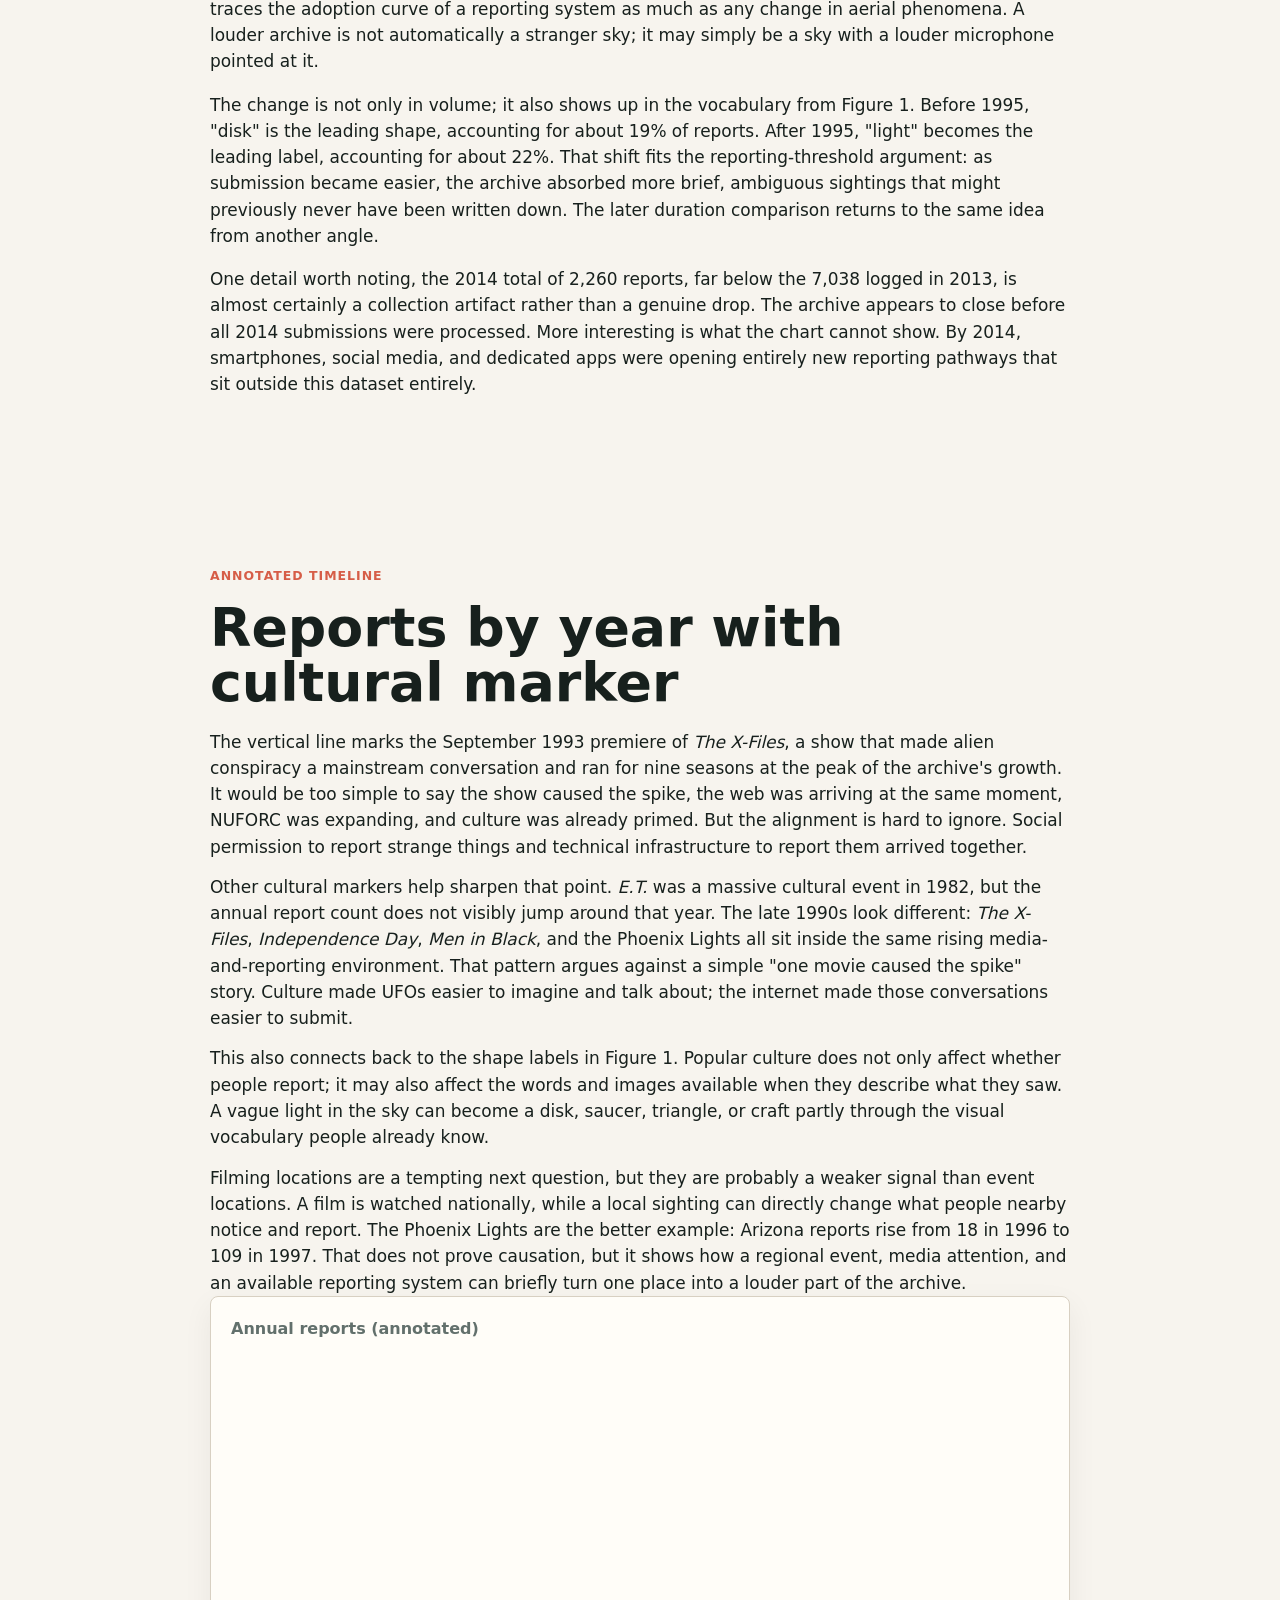
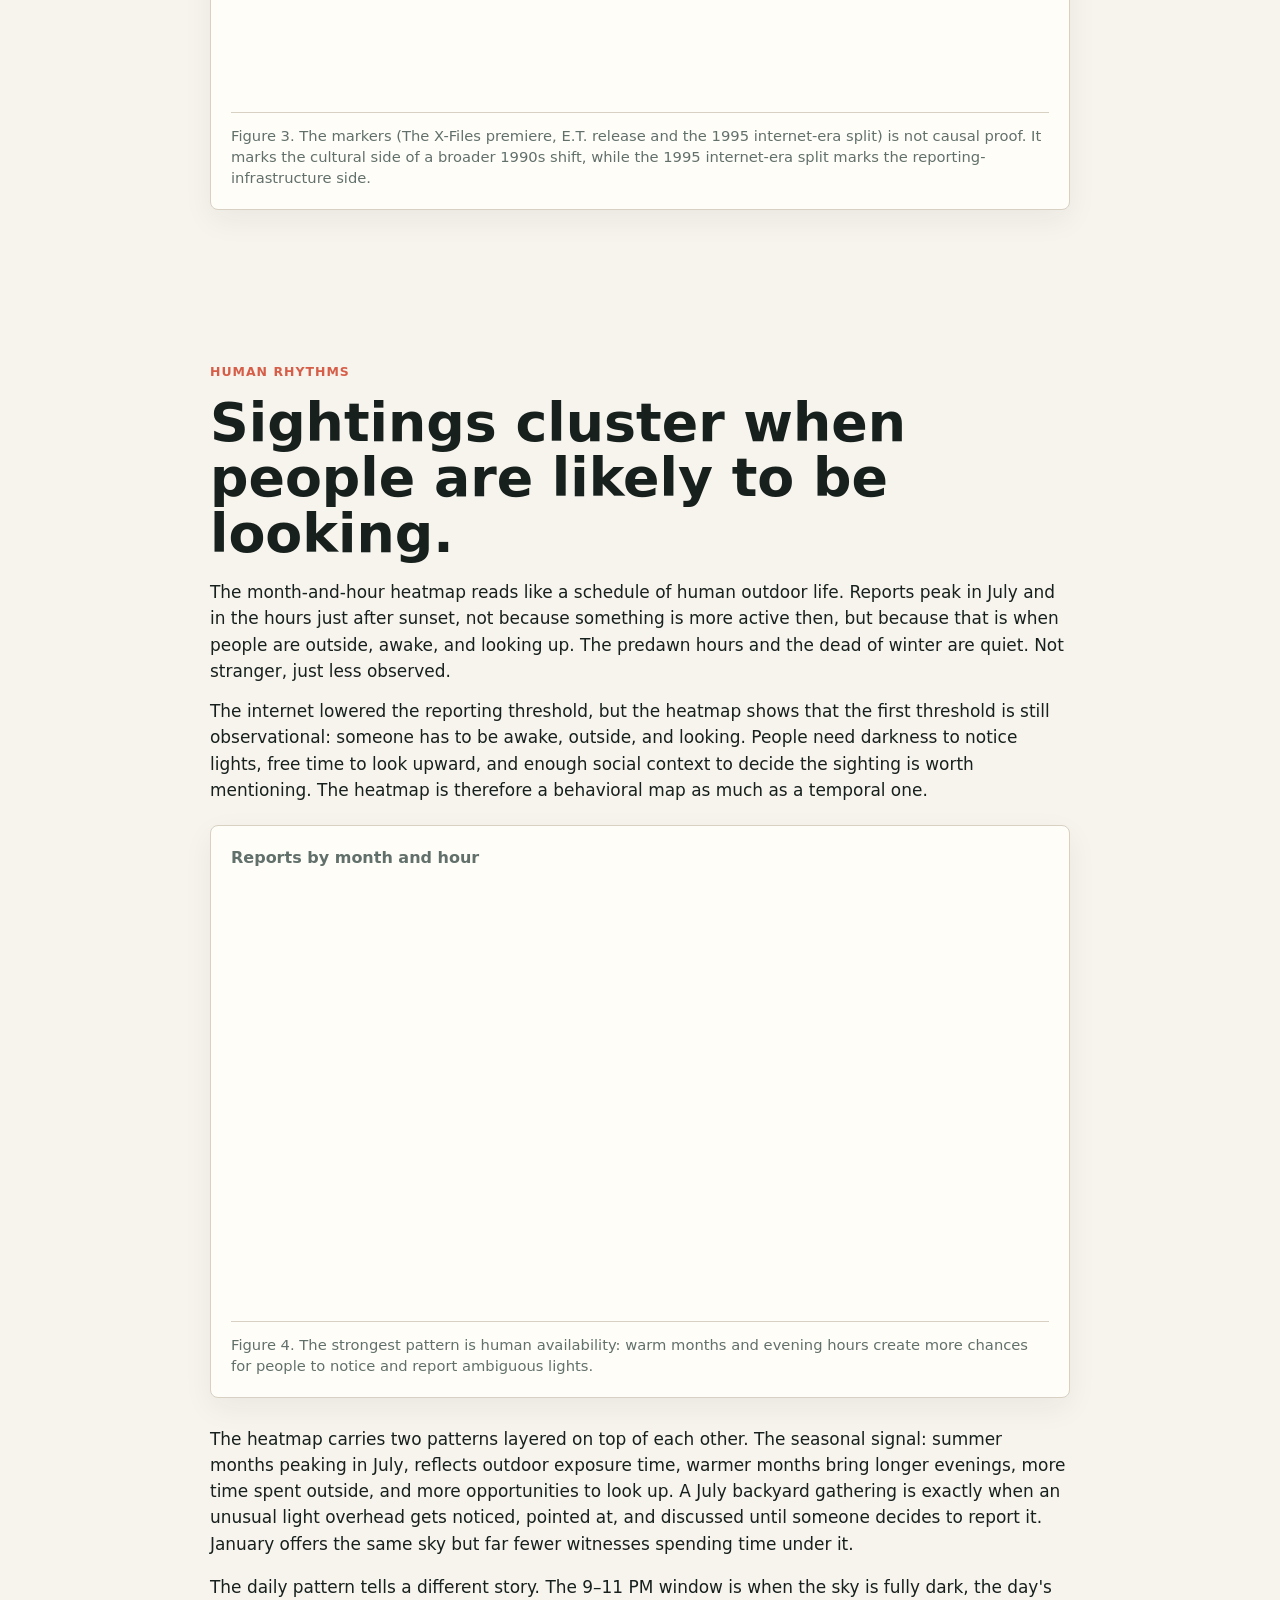
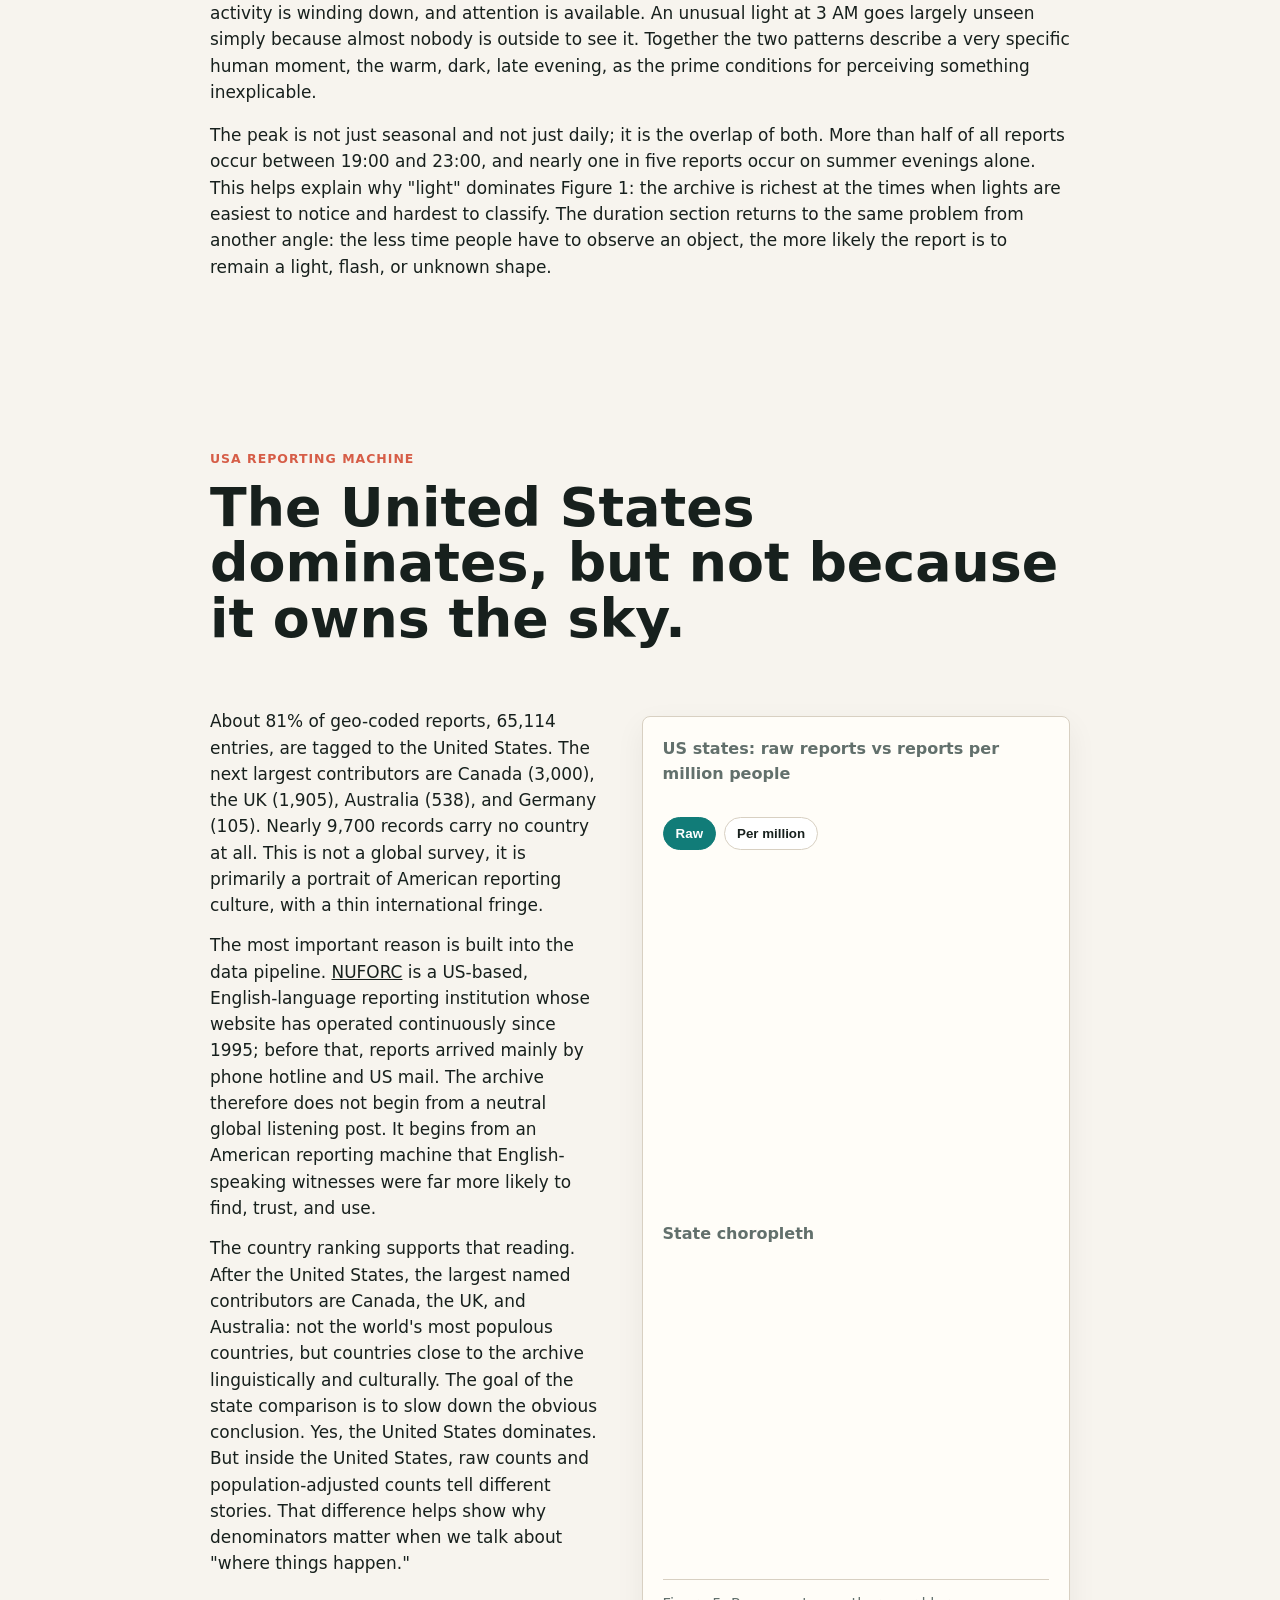
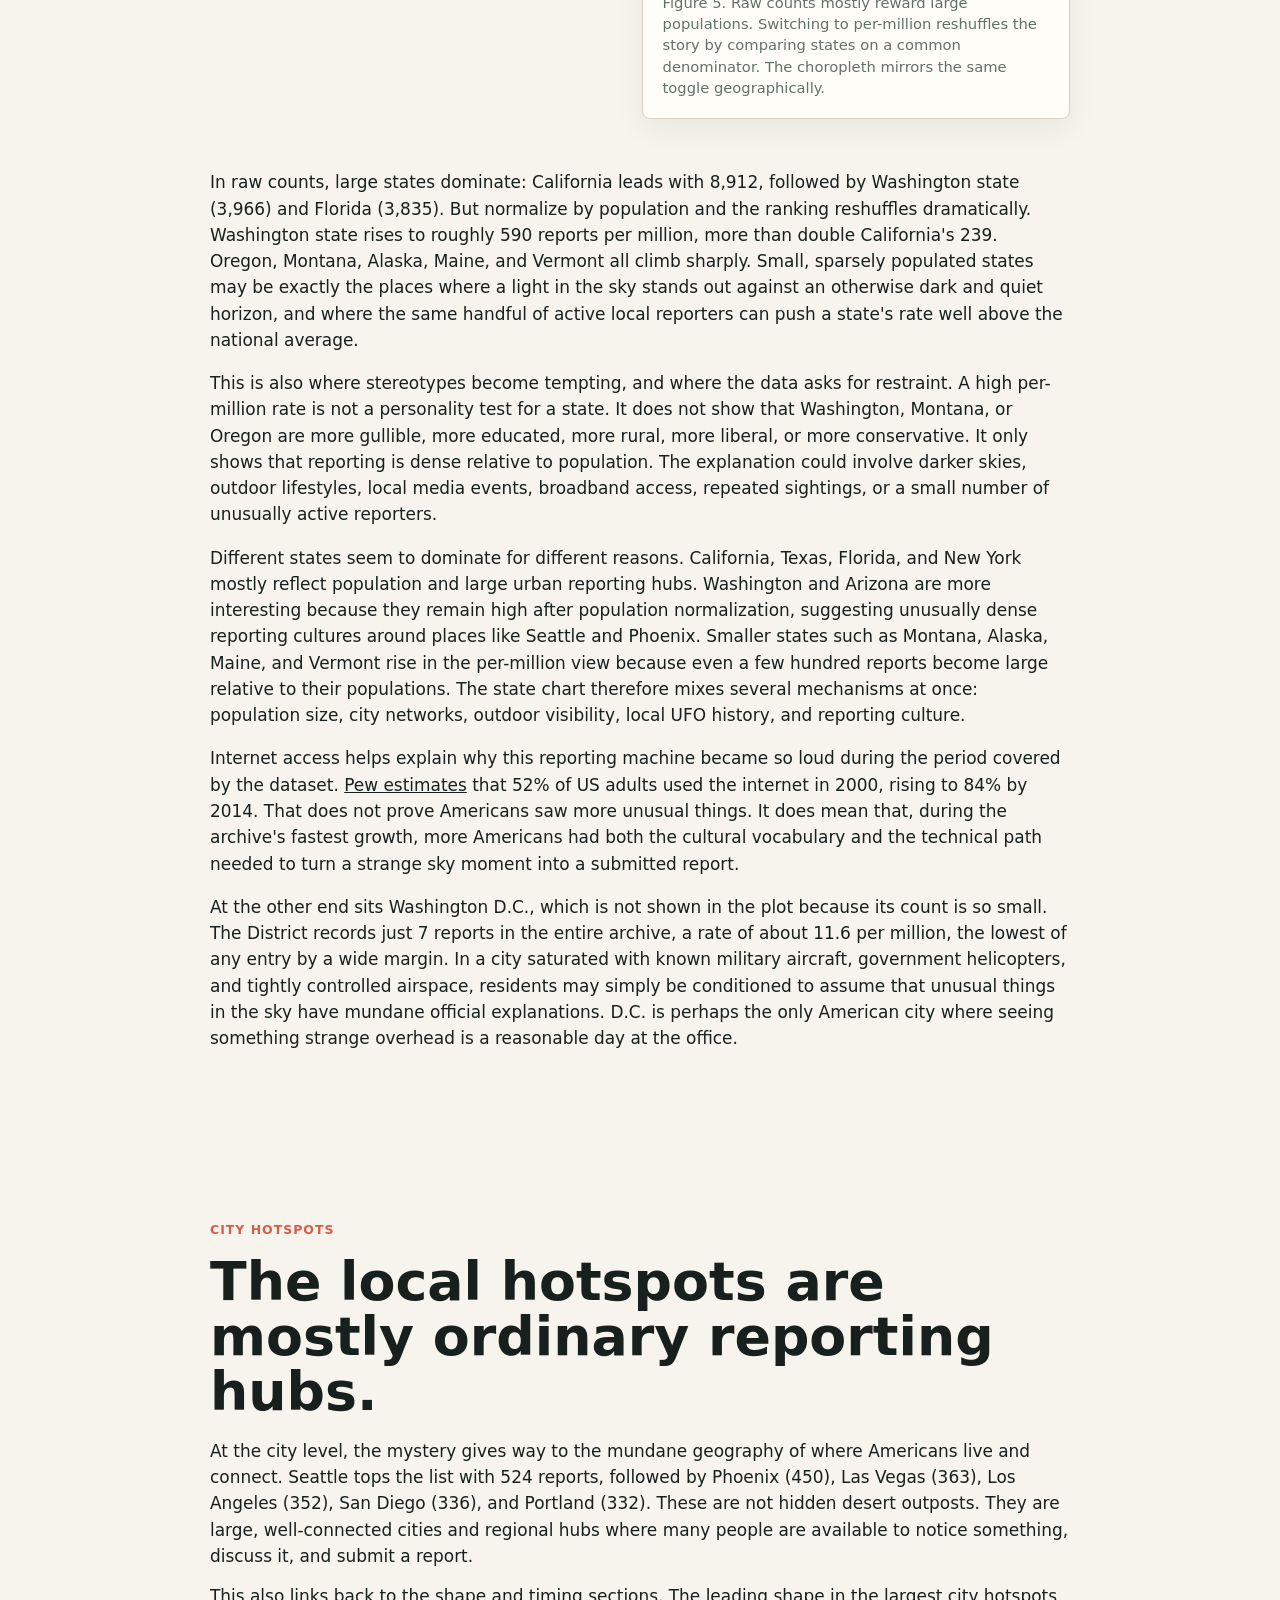
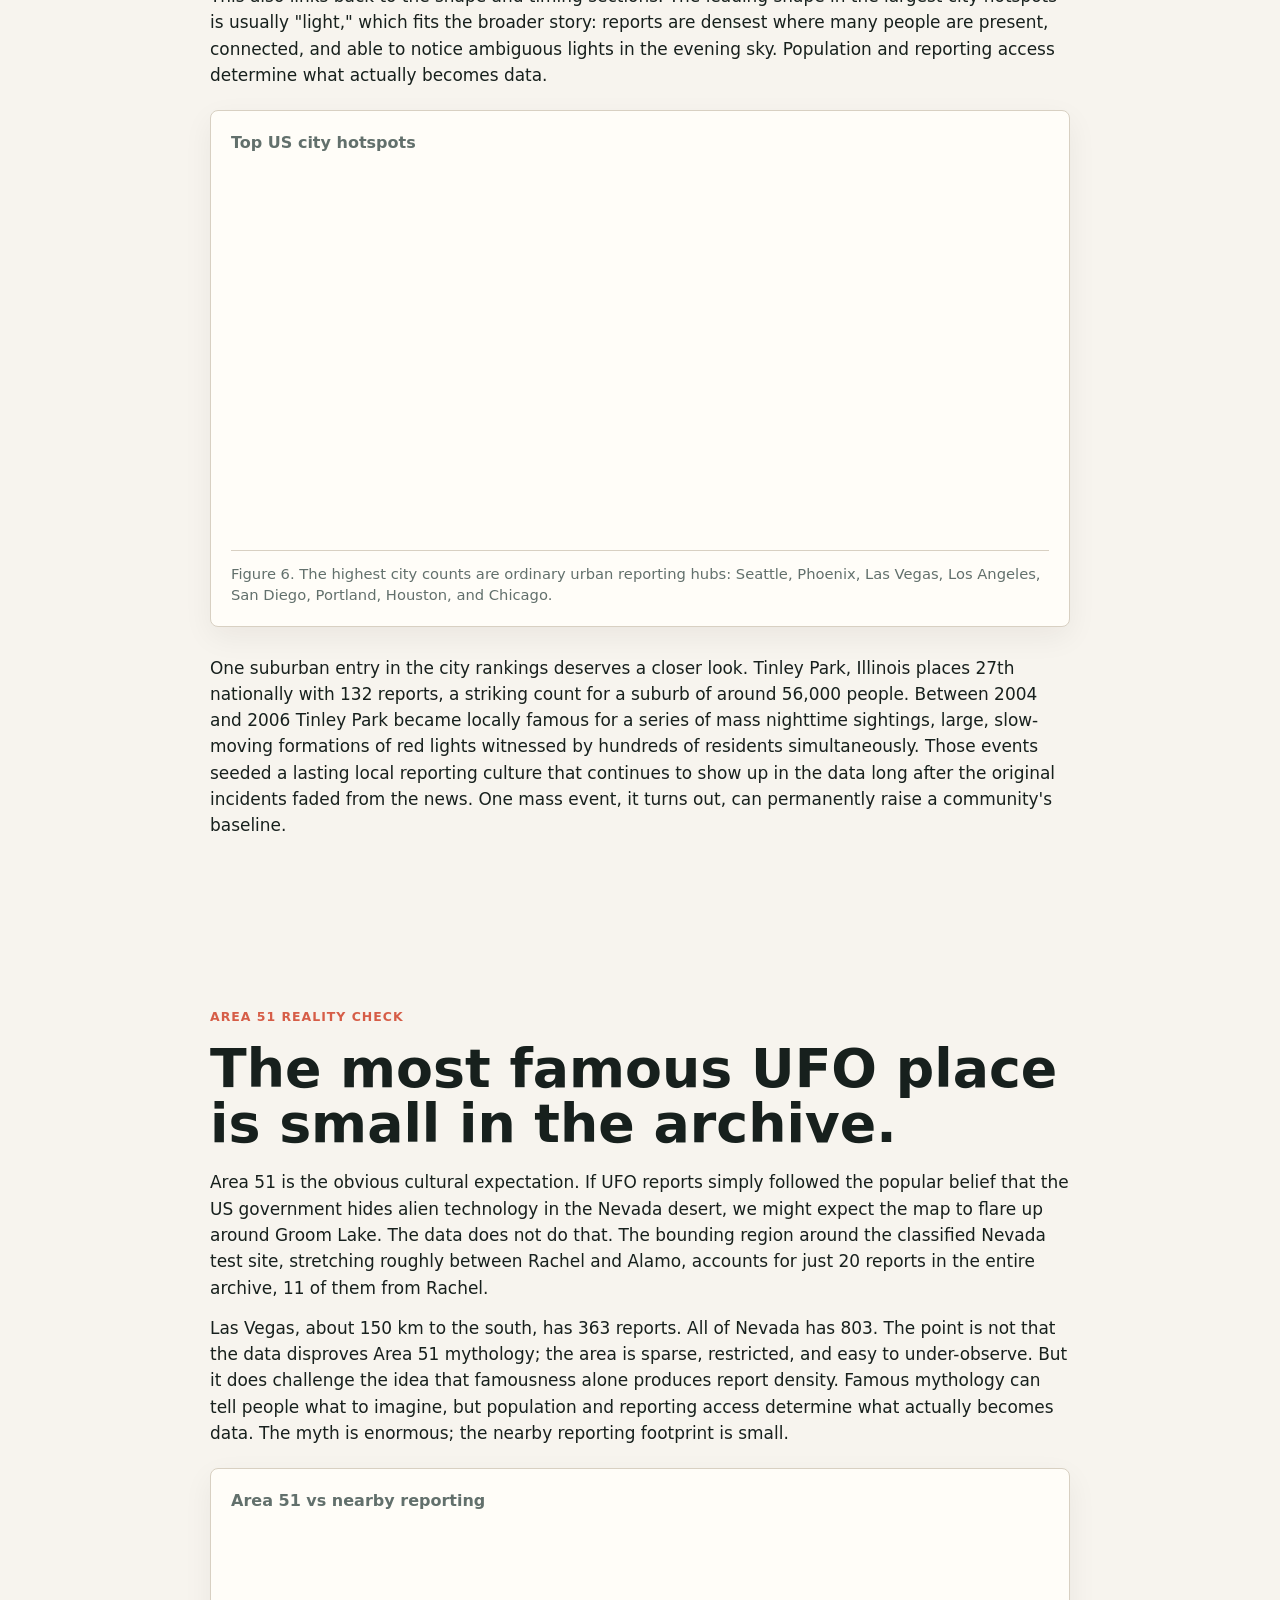
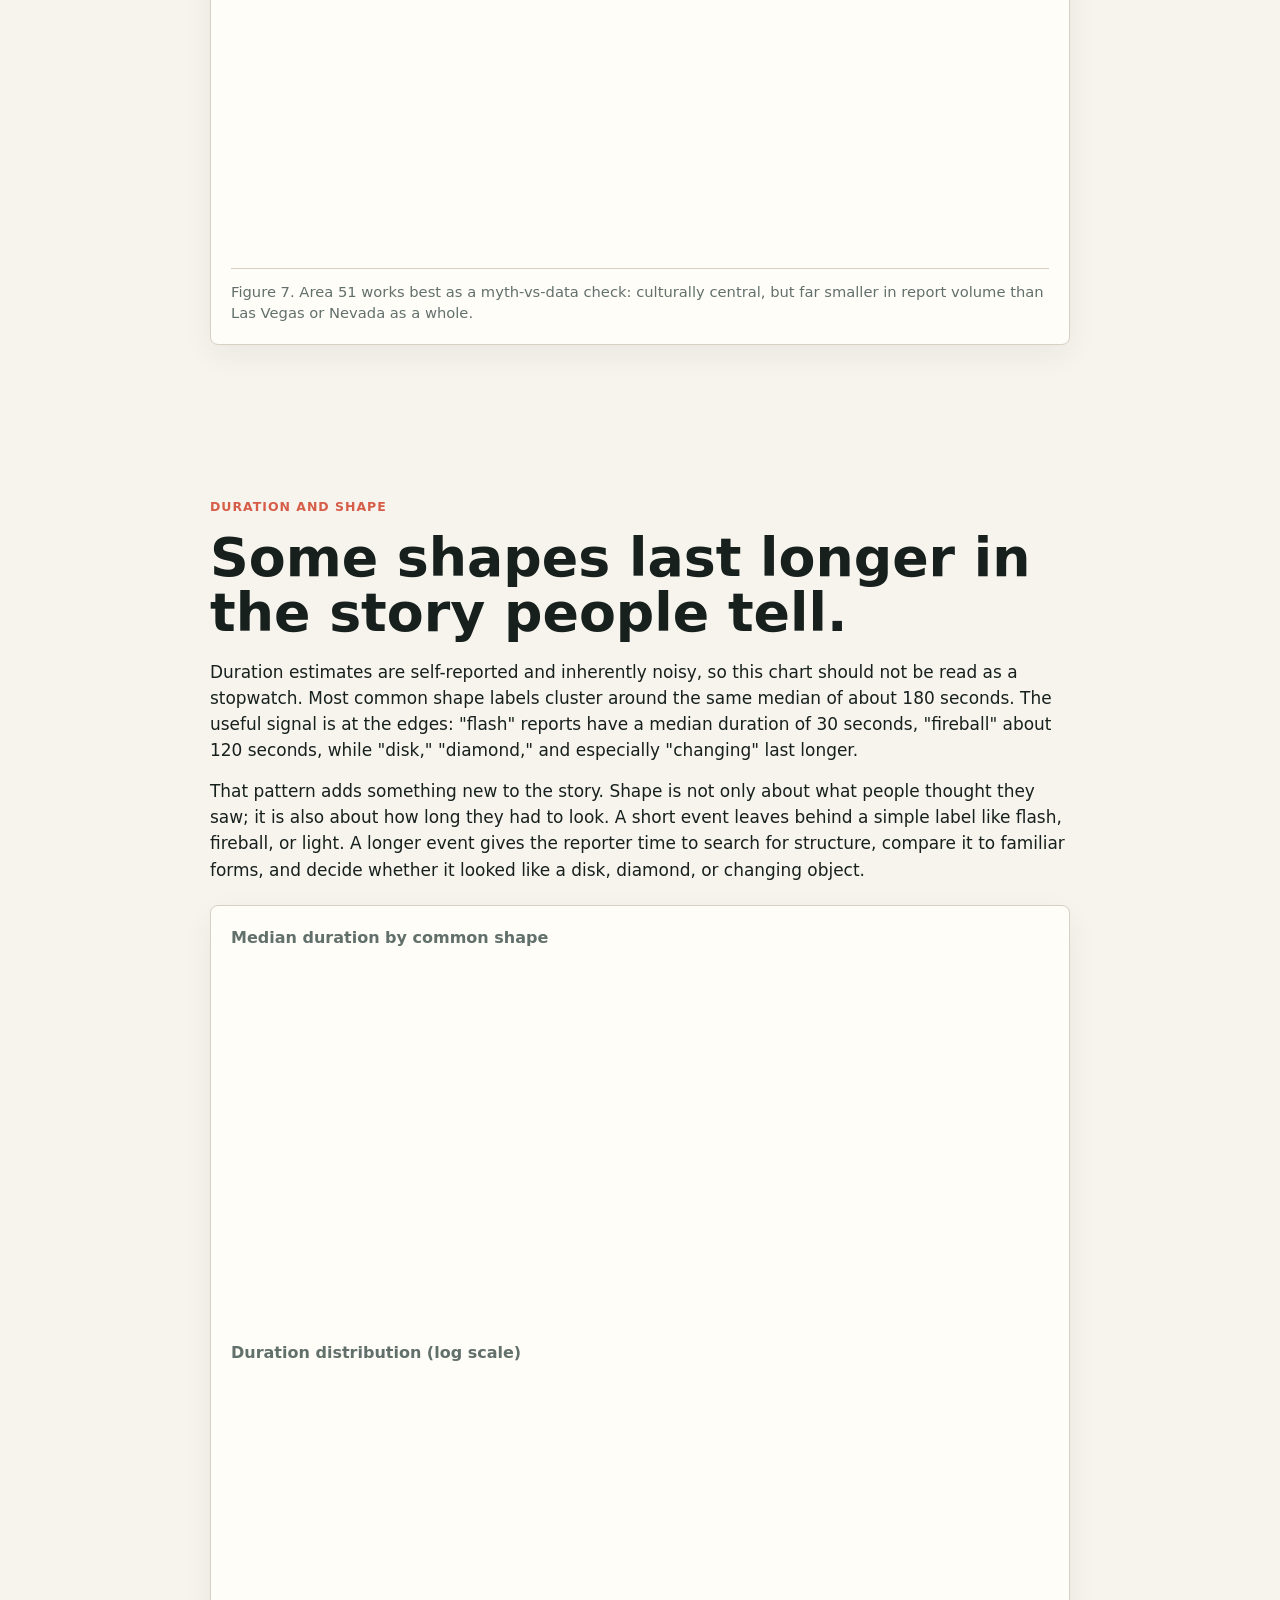
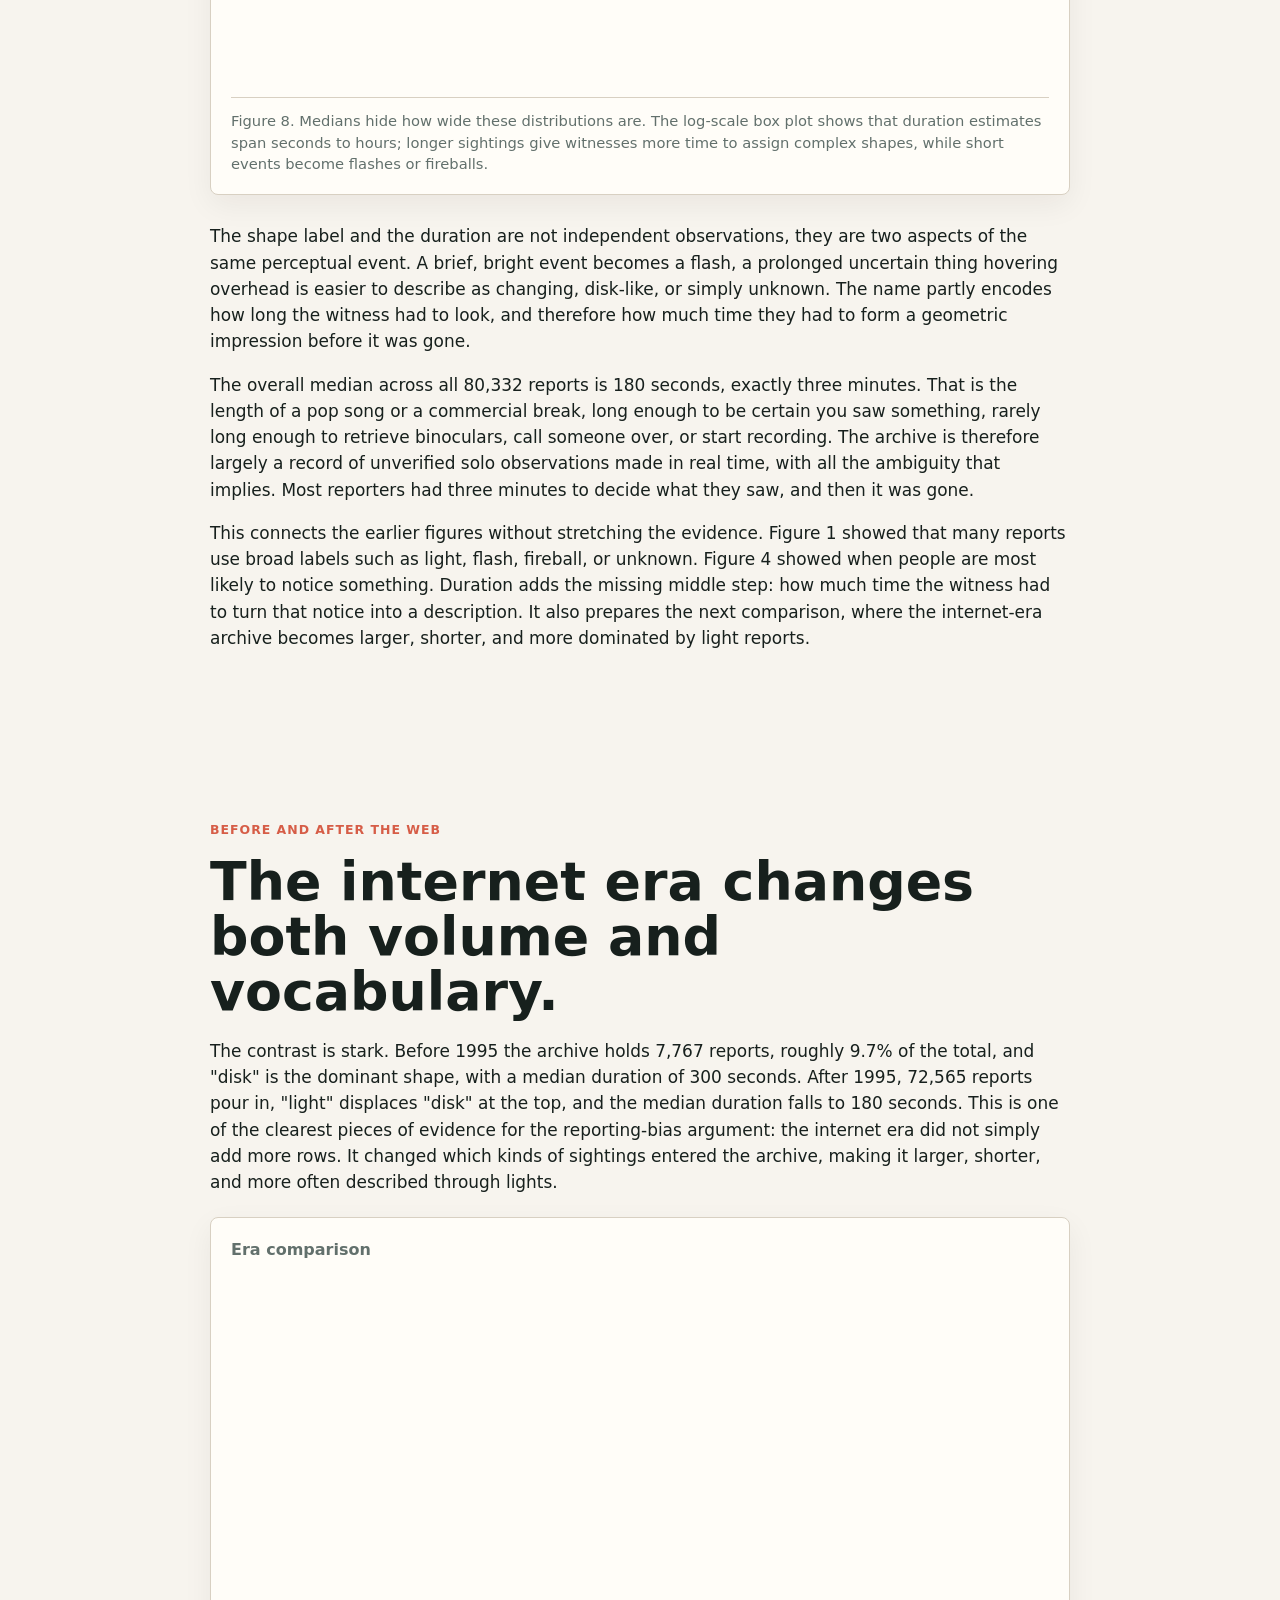
==== commit e3f03553: "slet figures og ret figur 3 tekst" ====
--- a/index.html
+++ b/index.html
@@ -230,7 +230,7 @@
           <h3>Annual reports (annotated)</h3>
           <div id="annual-annotated" class="chart plotly-chart" role="img" aria-label="Annual UFO reports annotated with X-Files"></div>
           <p class="figure-note">
-            Figure 3. The marker is not causal proof. It marks the cultural side of a broader 1990s
+            Figure 3. The markers (The X-Files premiere, E.T. release and the 1995 internet-era split) is not causal proof. It marks the cultural side of a broader 1990s
             shift, while the 1995 internet-era split marks the reporting-infrastructure side.
           </p>
         </div>
@@ -713,7 +713,7 @@
 
     <script src="assets/d3.v7.min.js"></script>
     <script src="assets/topojson-client.min.js"></script>
-    <script src="site/assets/plotly-2.35.2.min.js"></script>
+    <script src="assets/plotly-2.35.2.min.js"></script>
     <script src="app.js?v=8"></script>
   </body>
 </html>
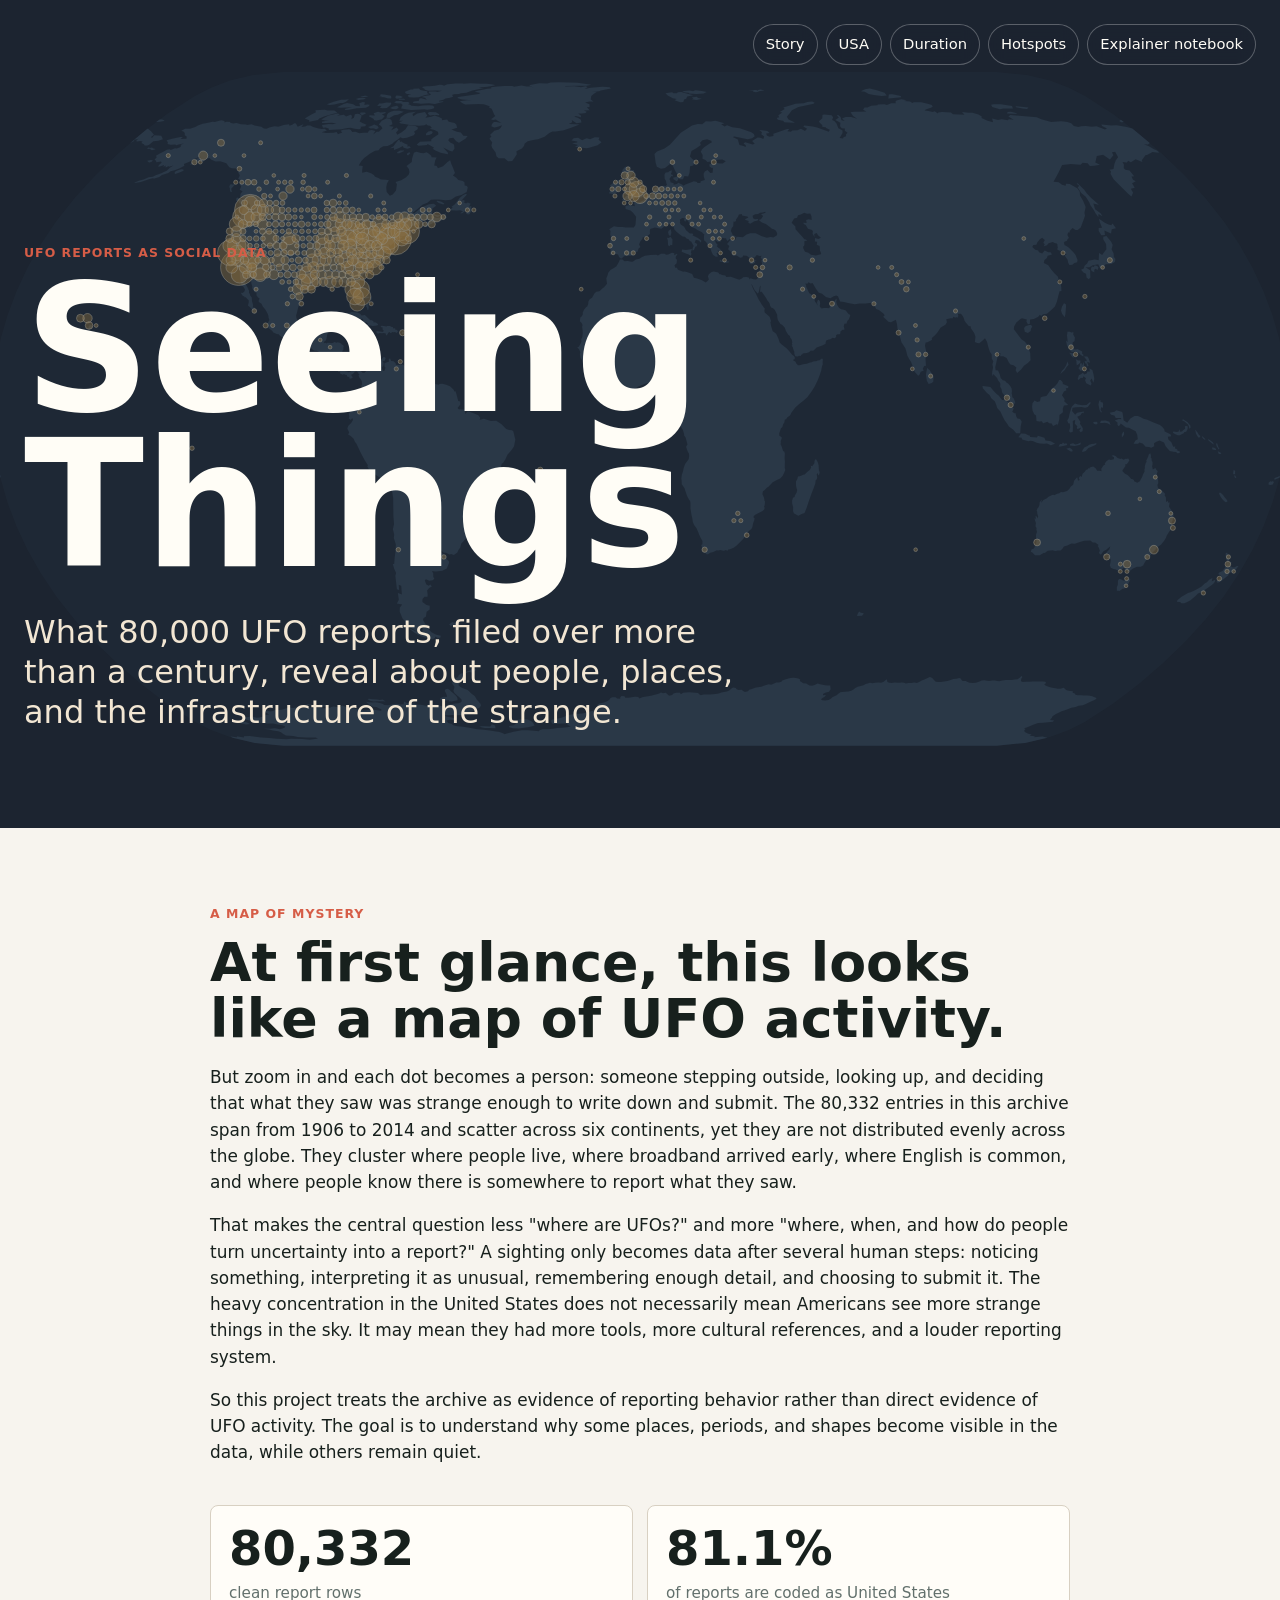
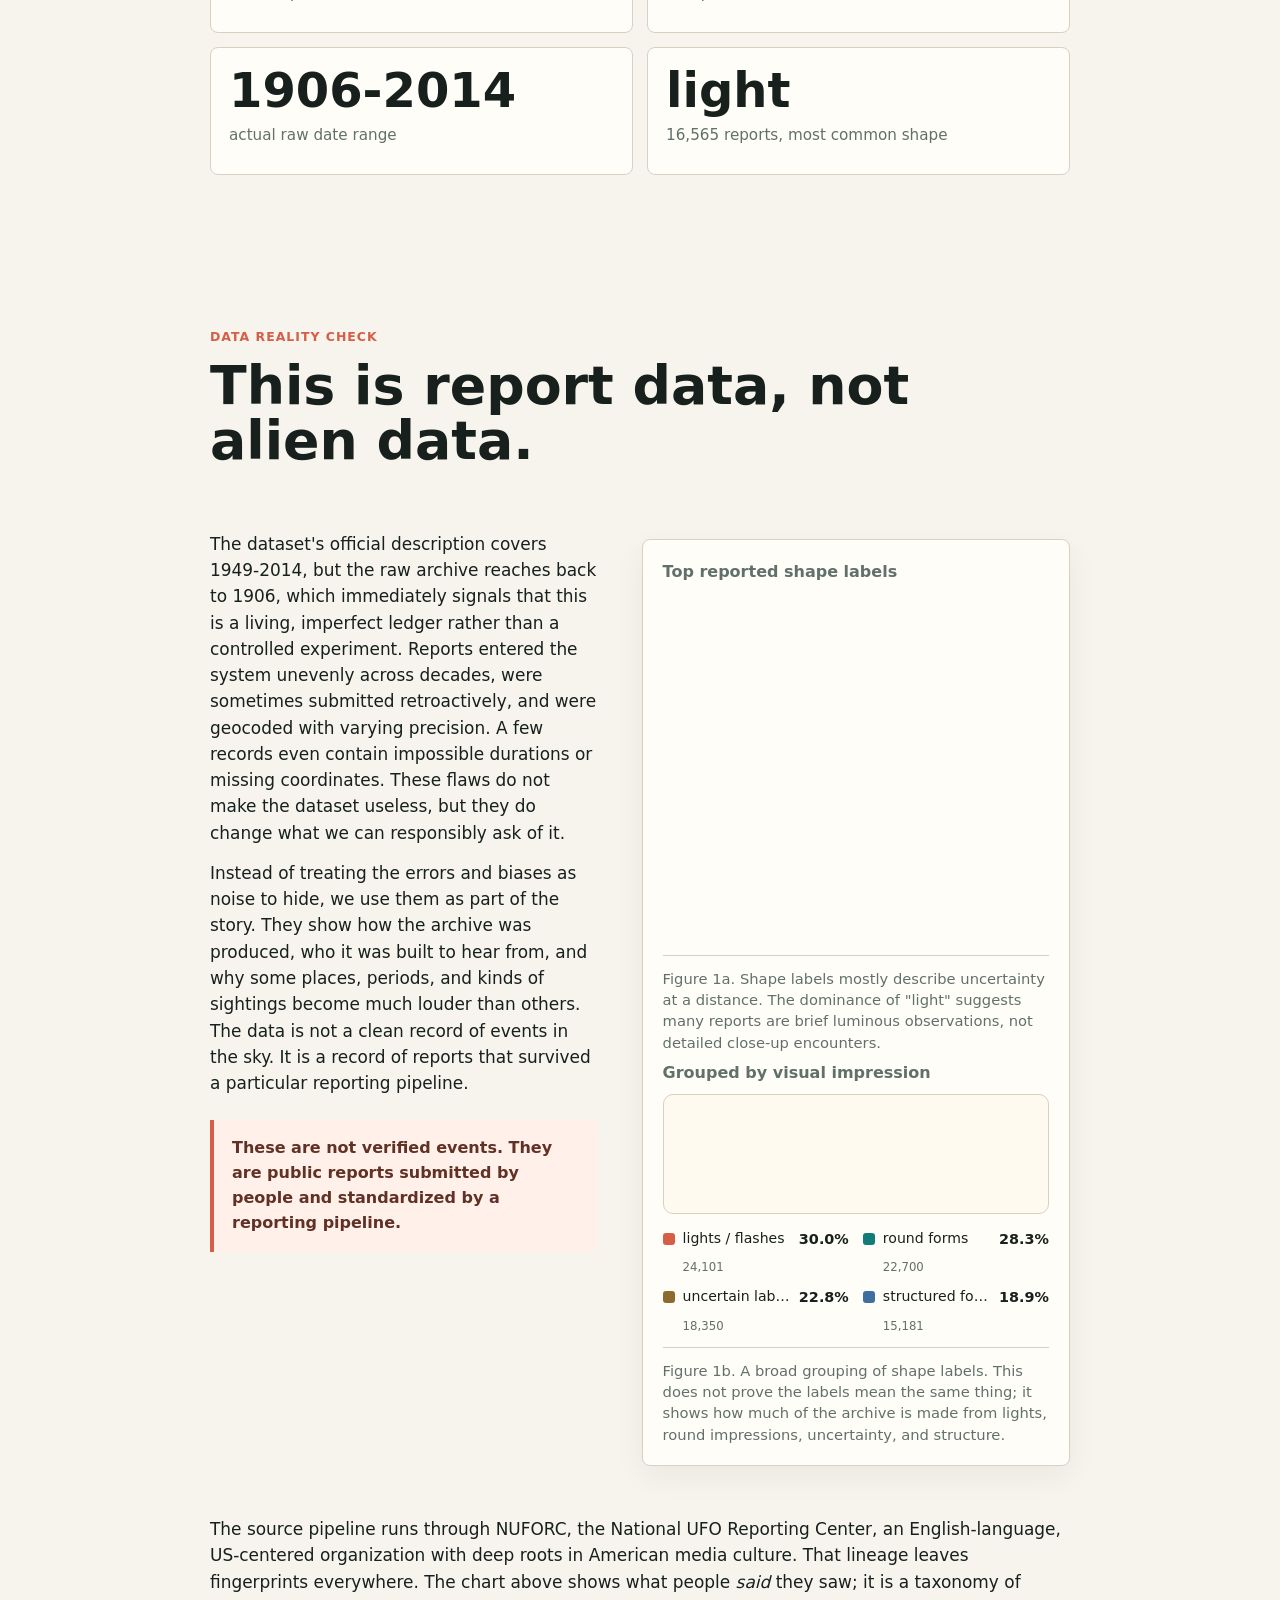
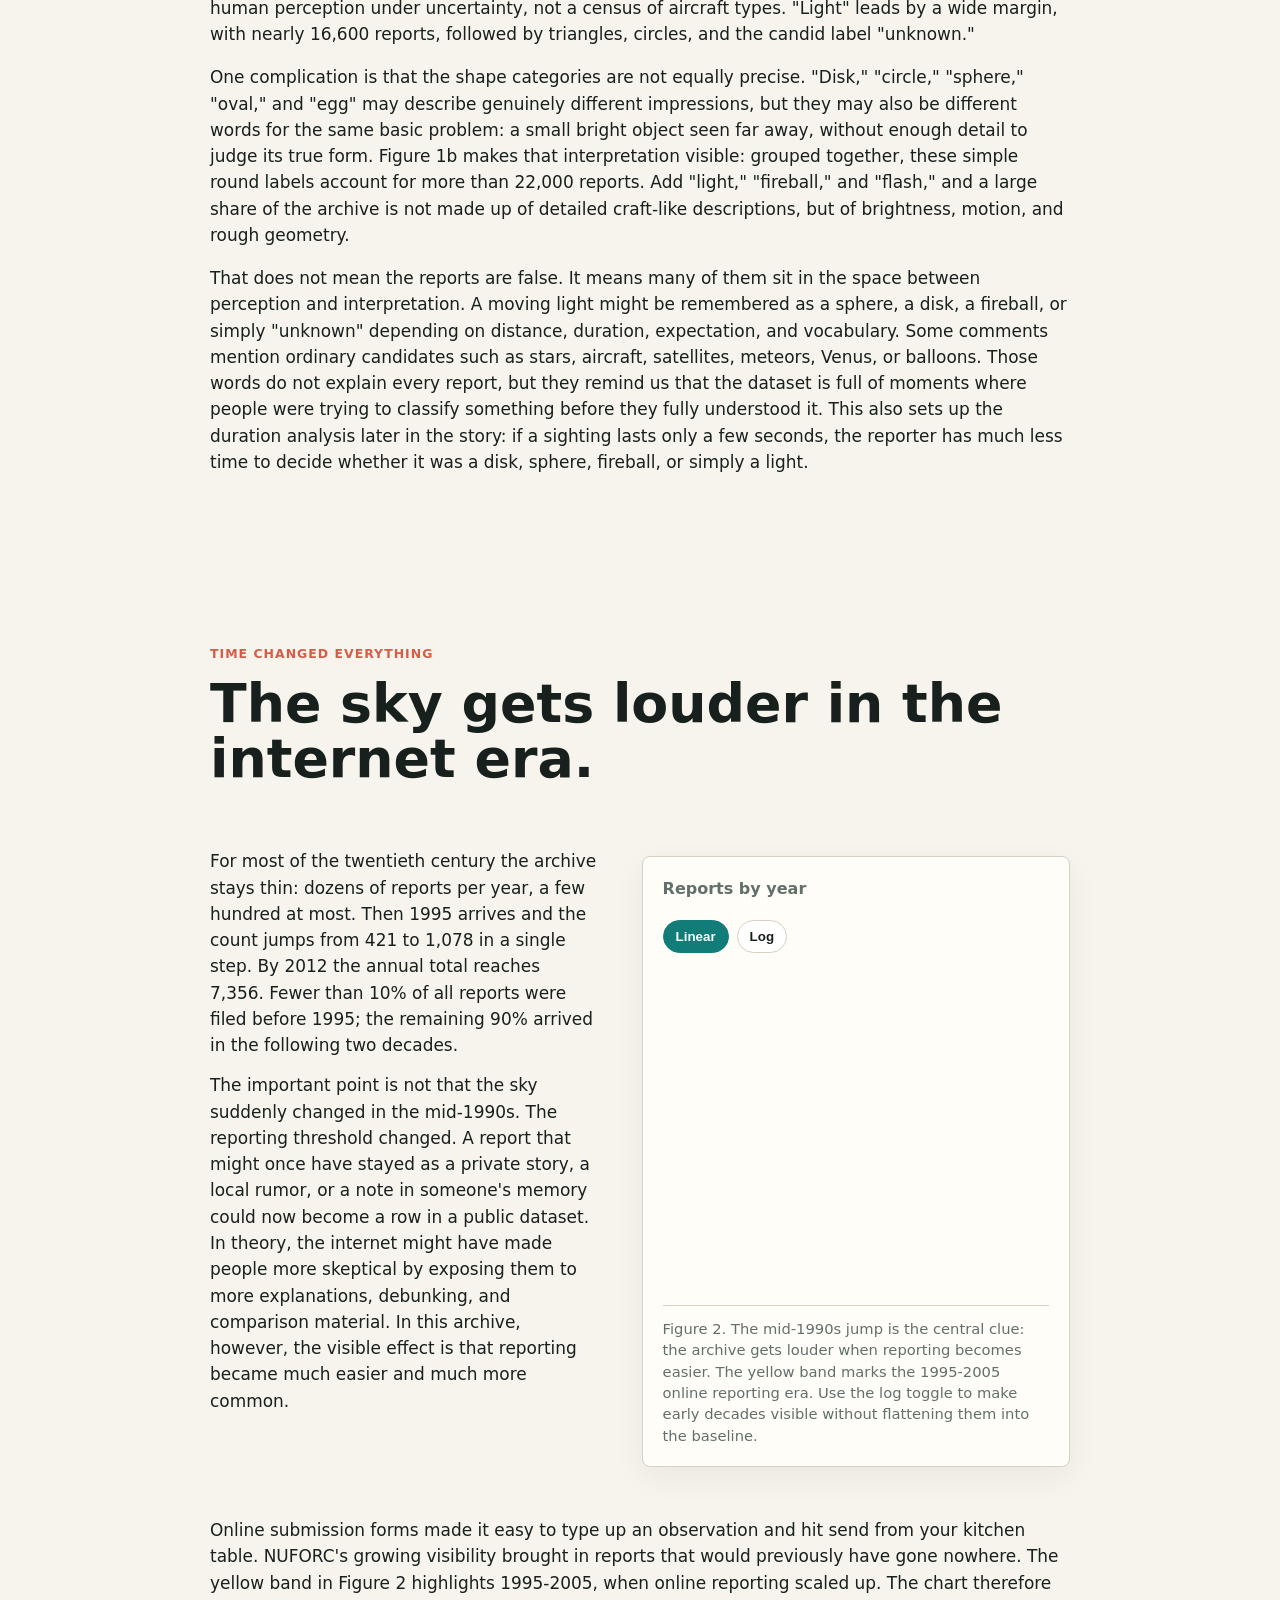
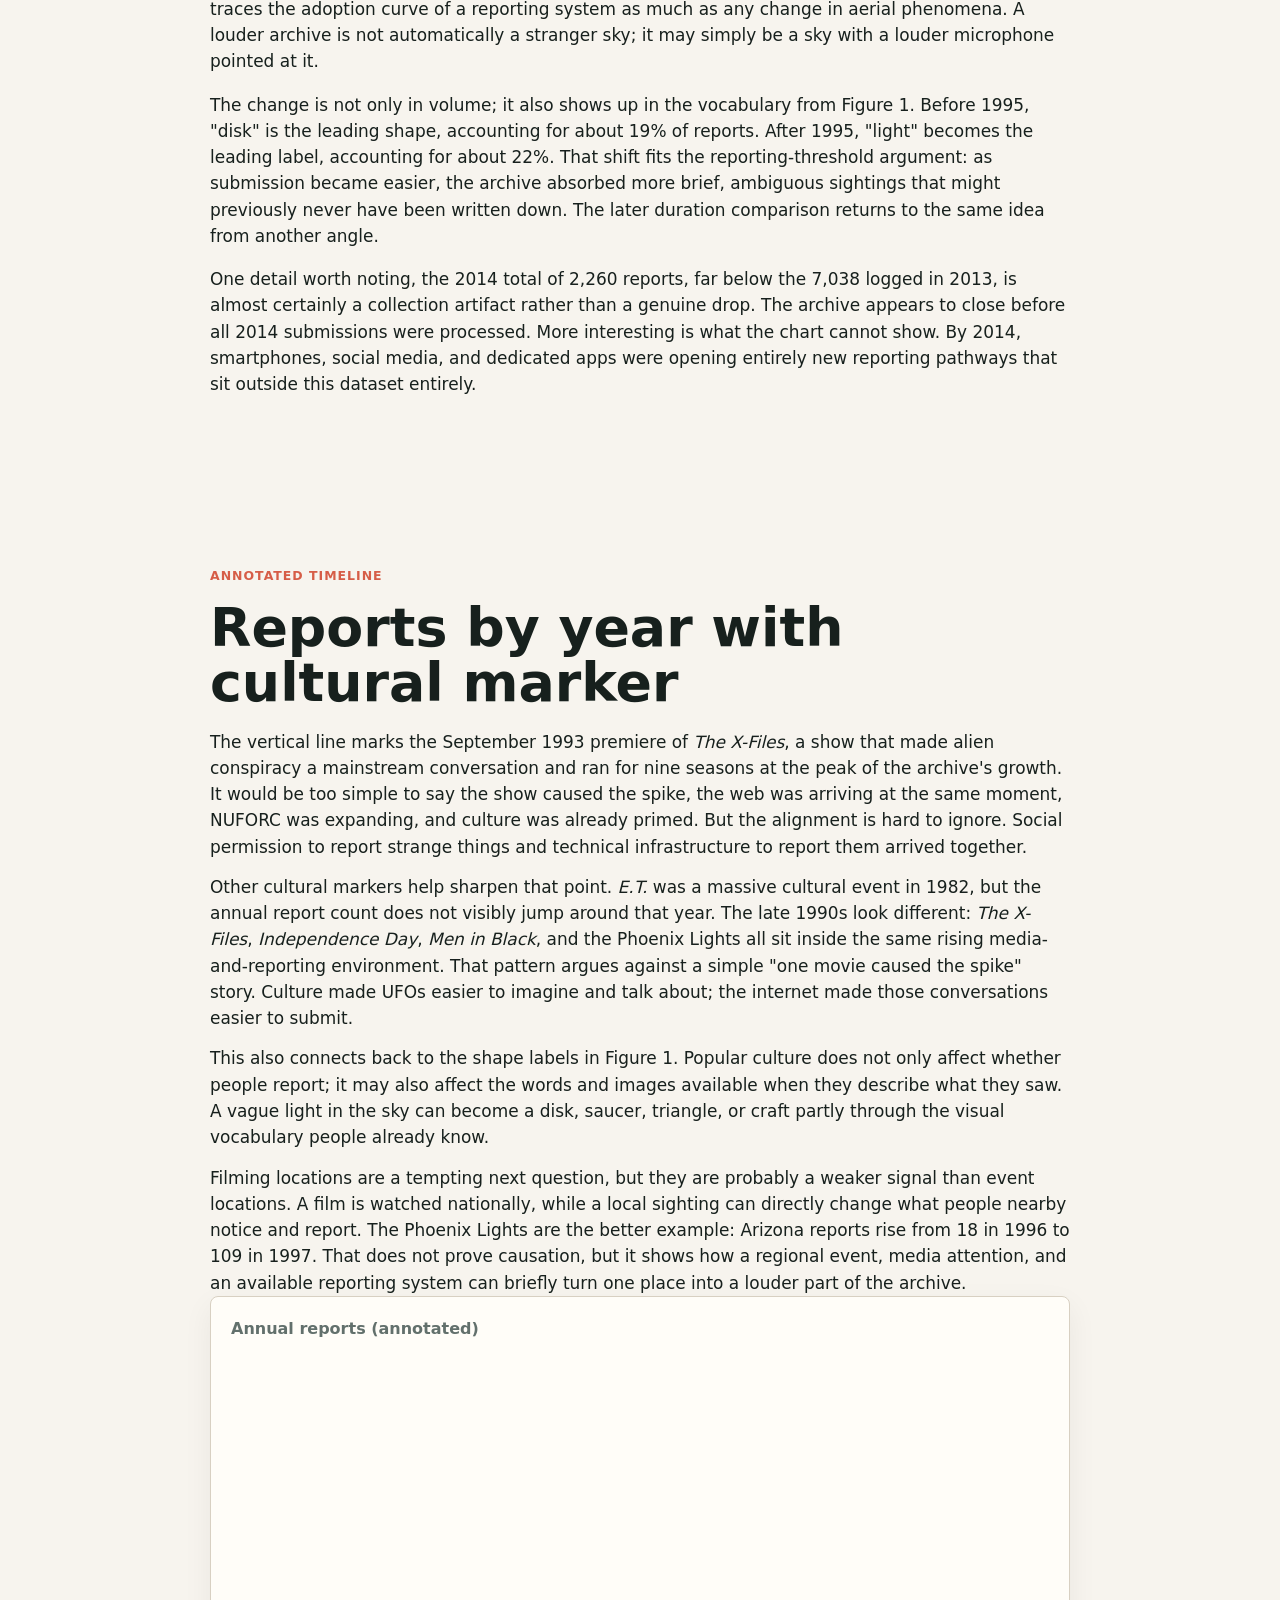
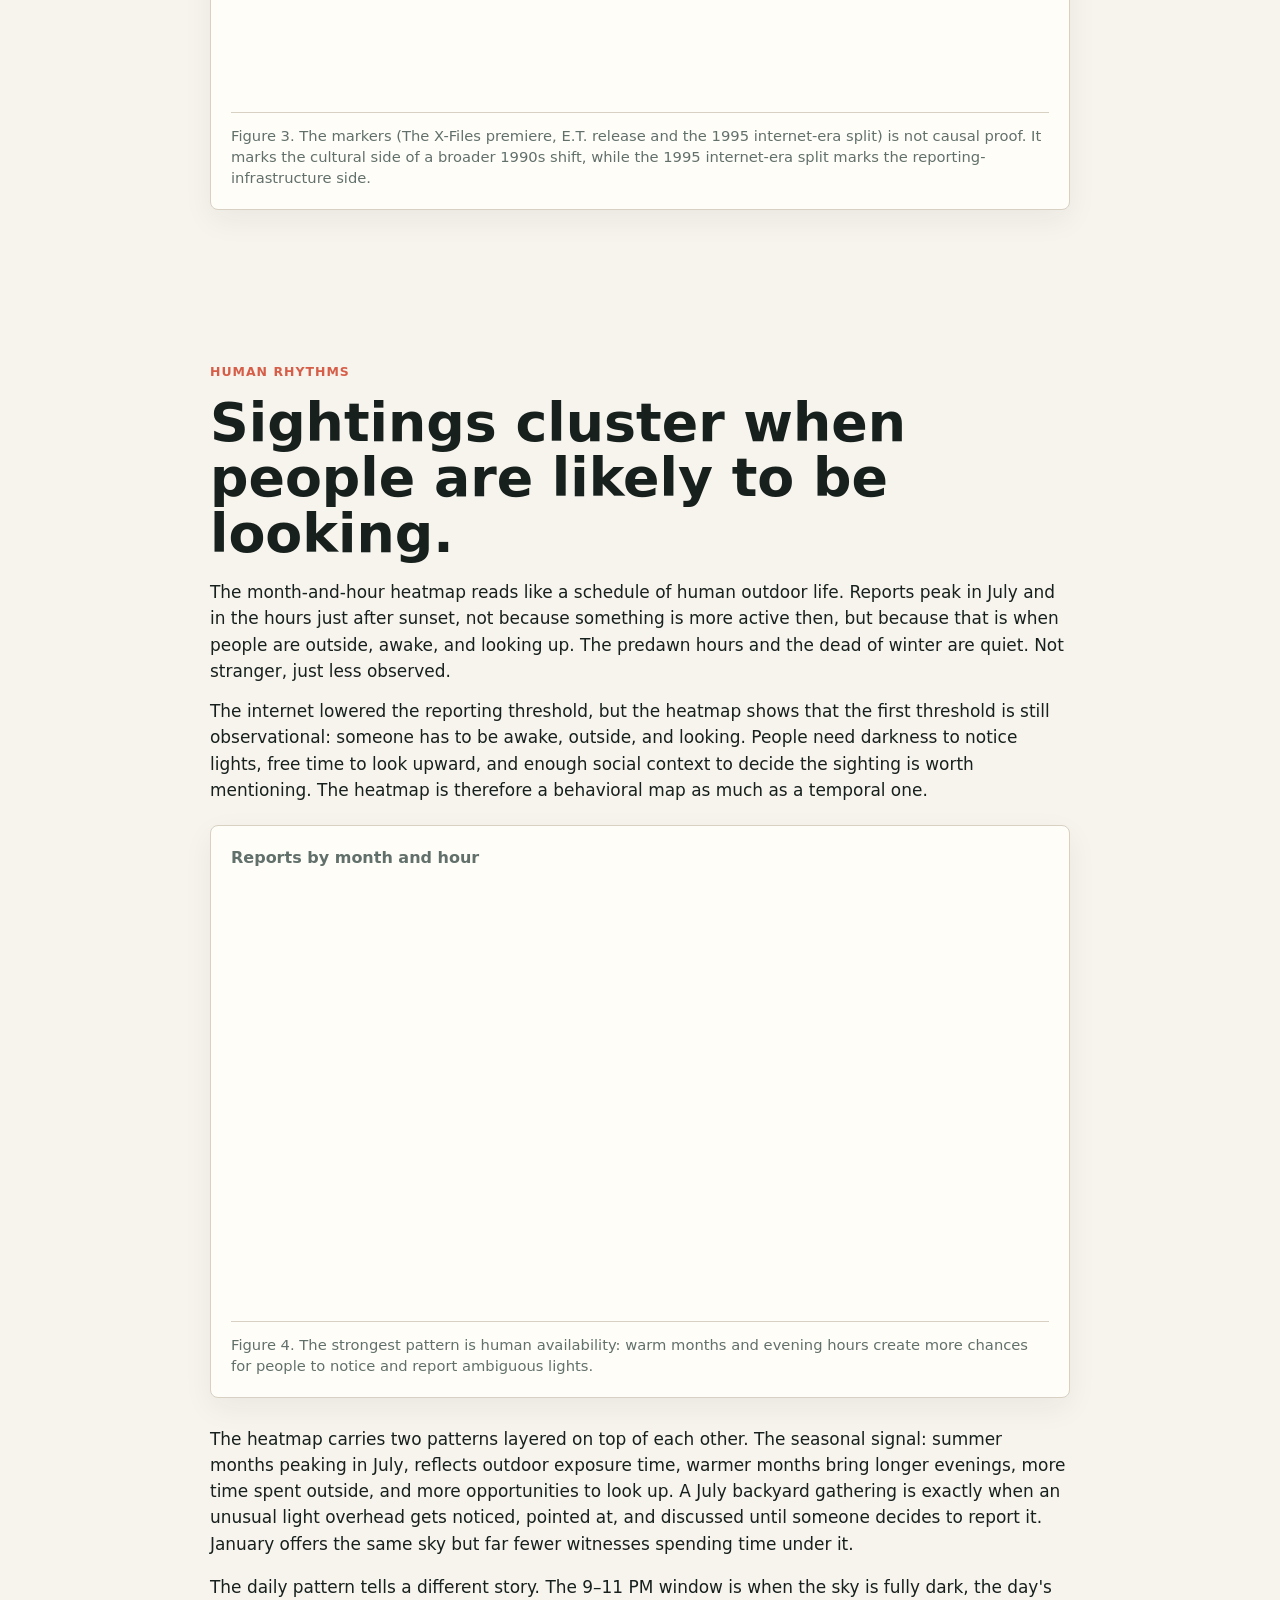
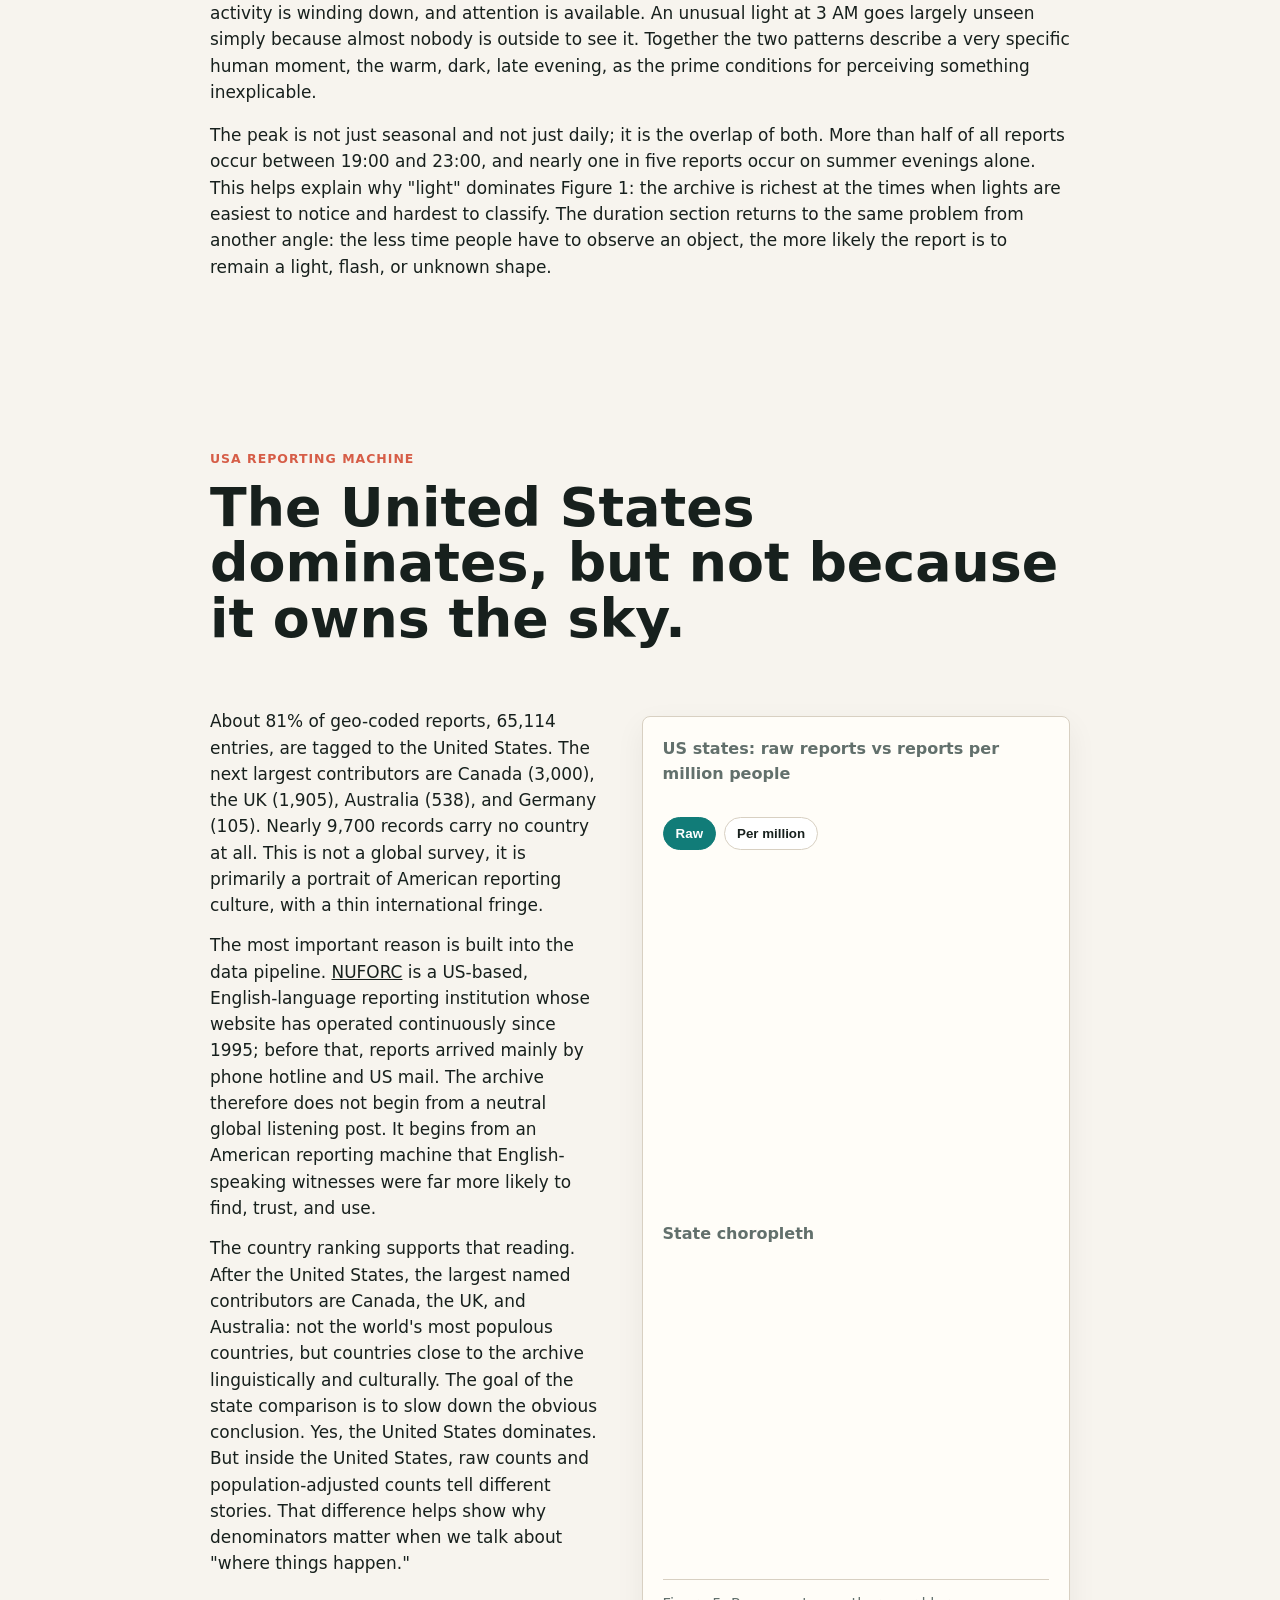
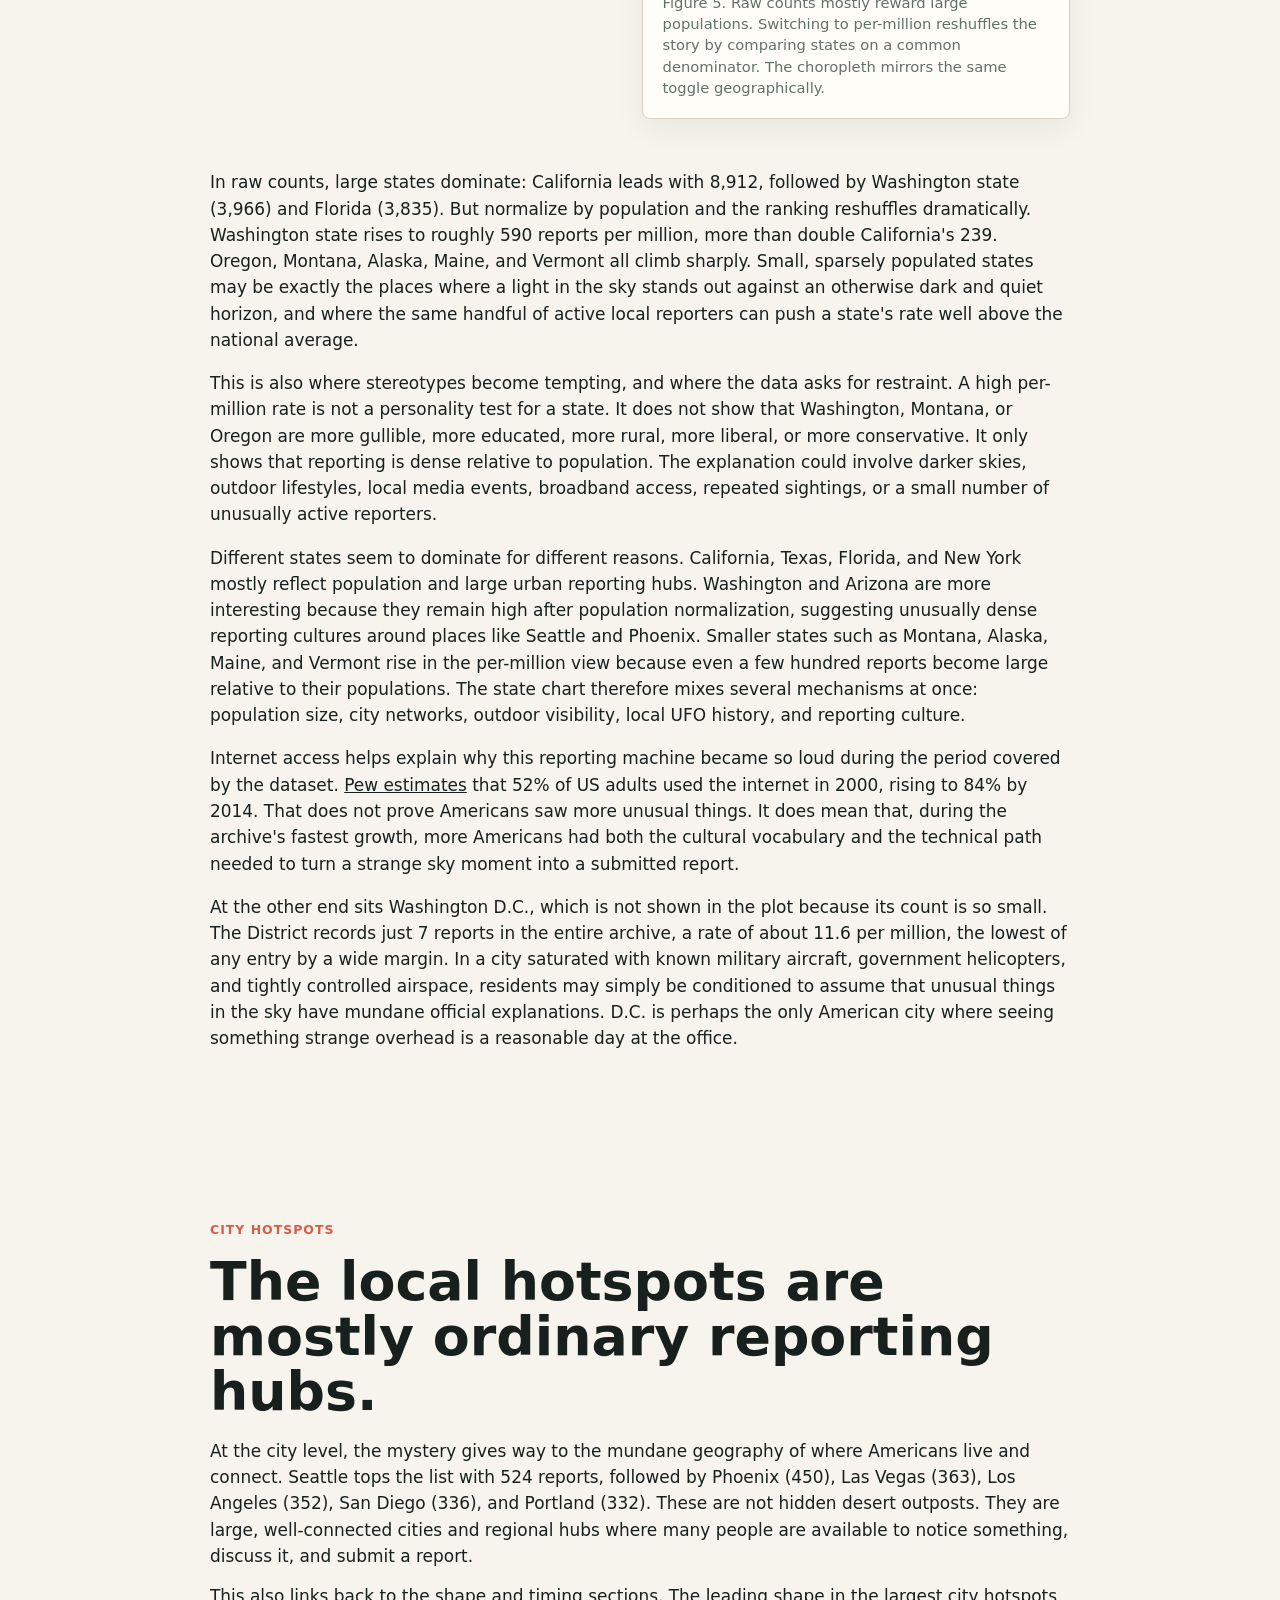
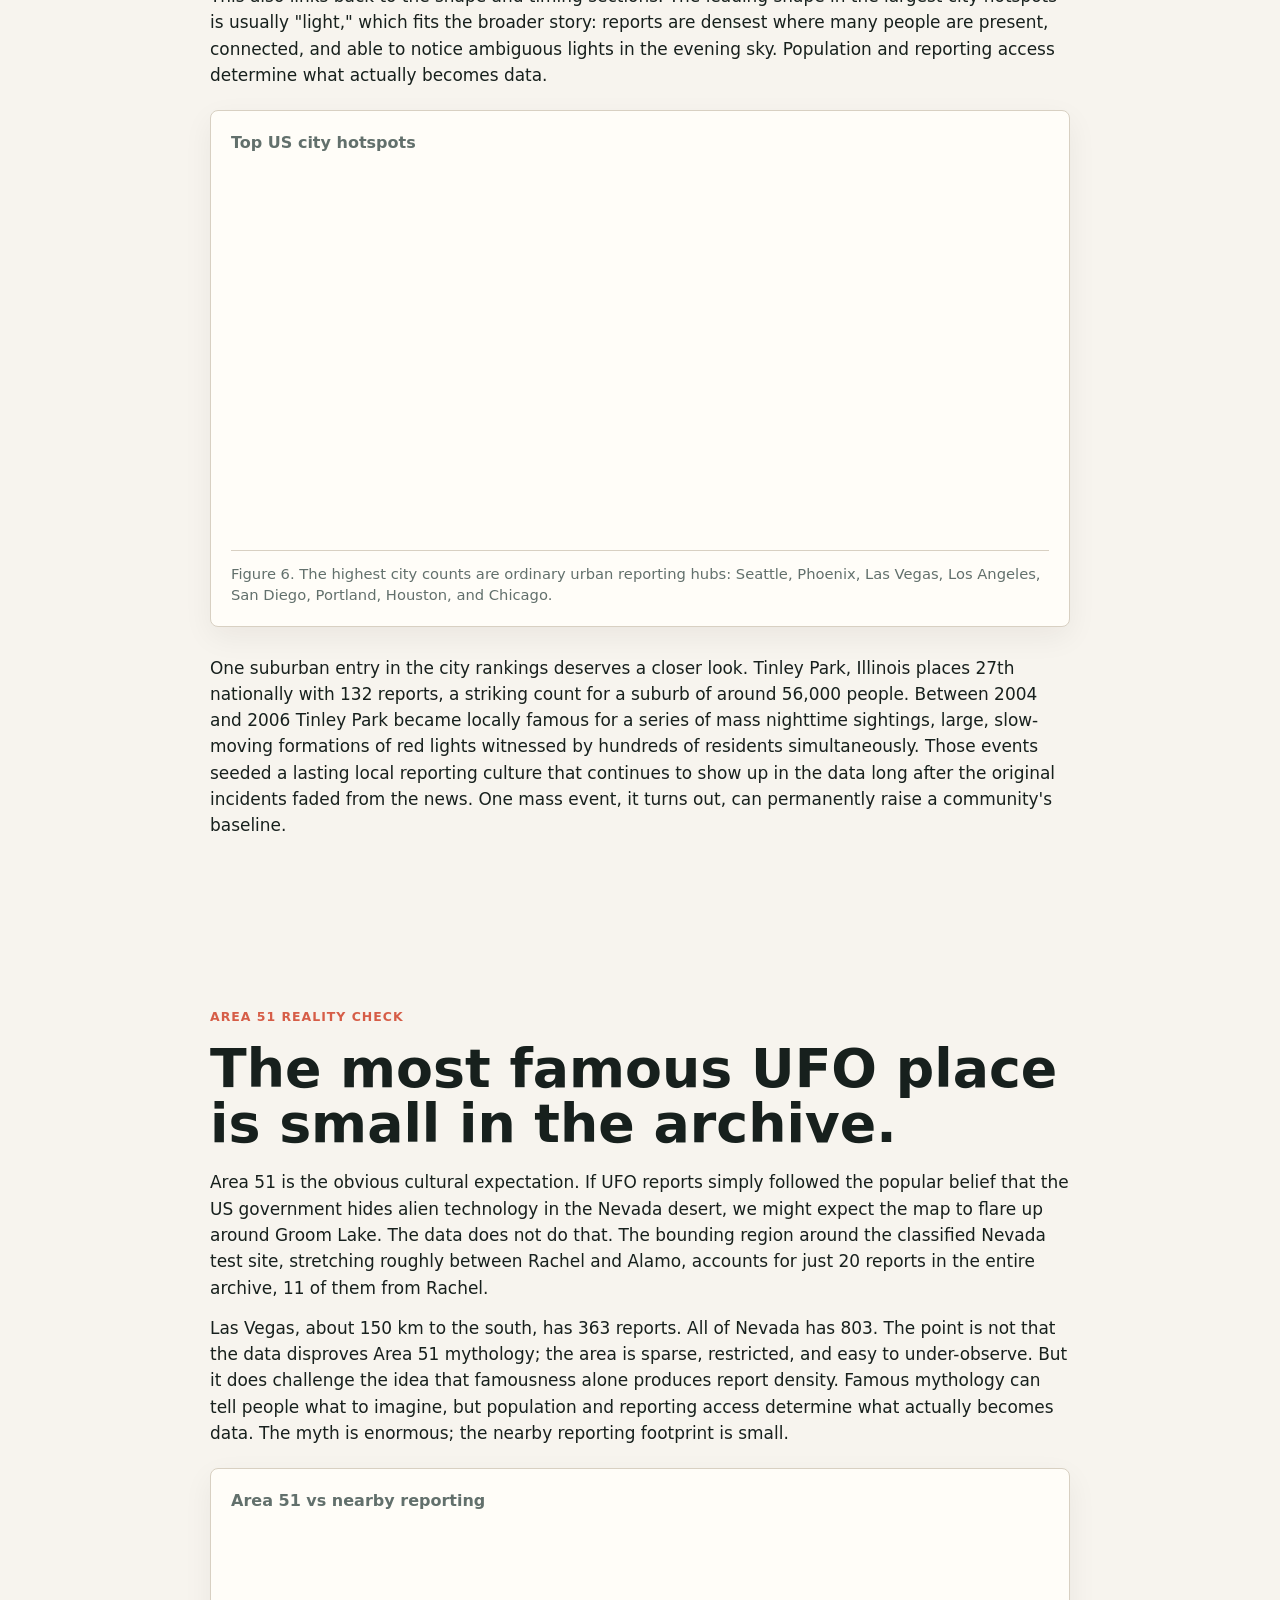
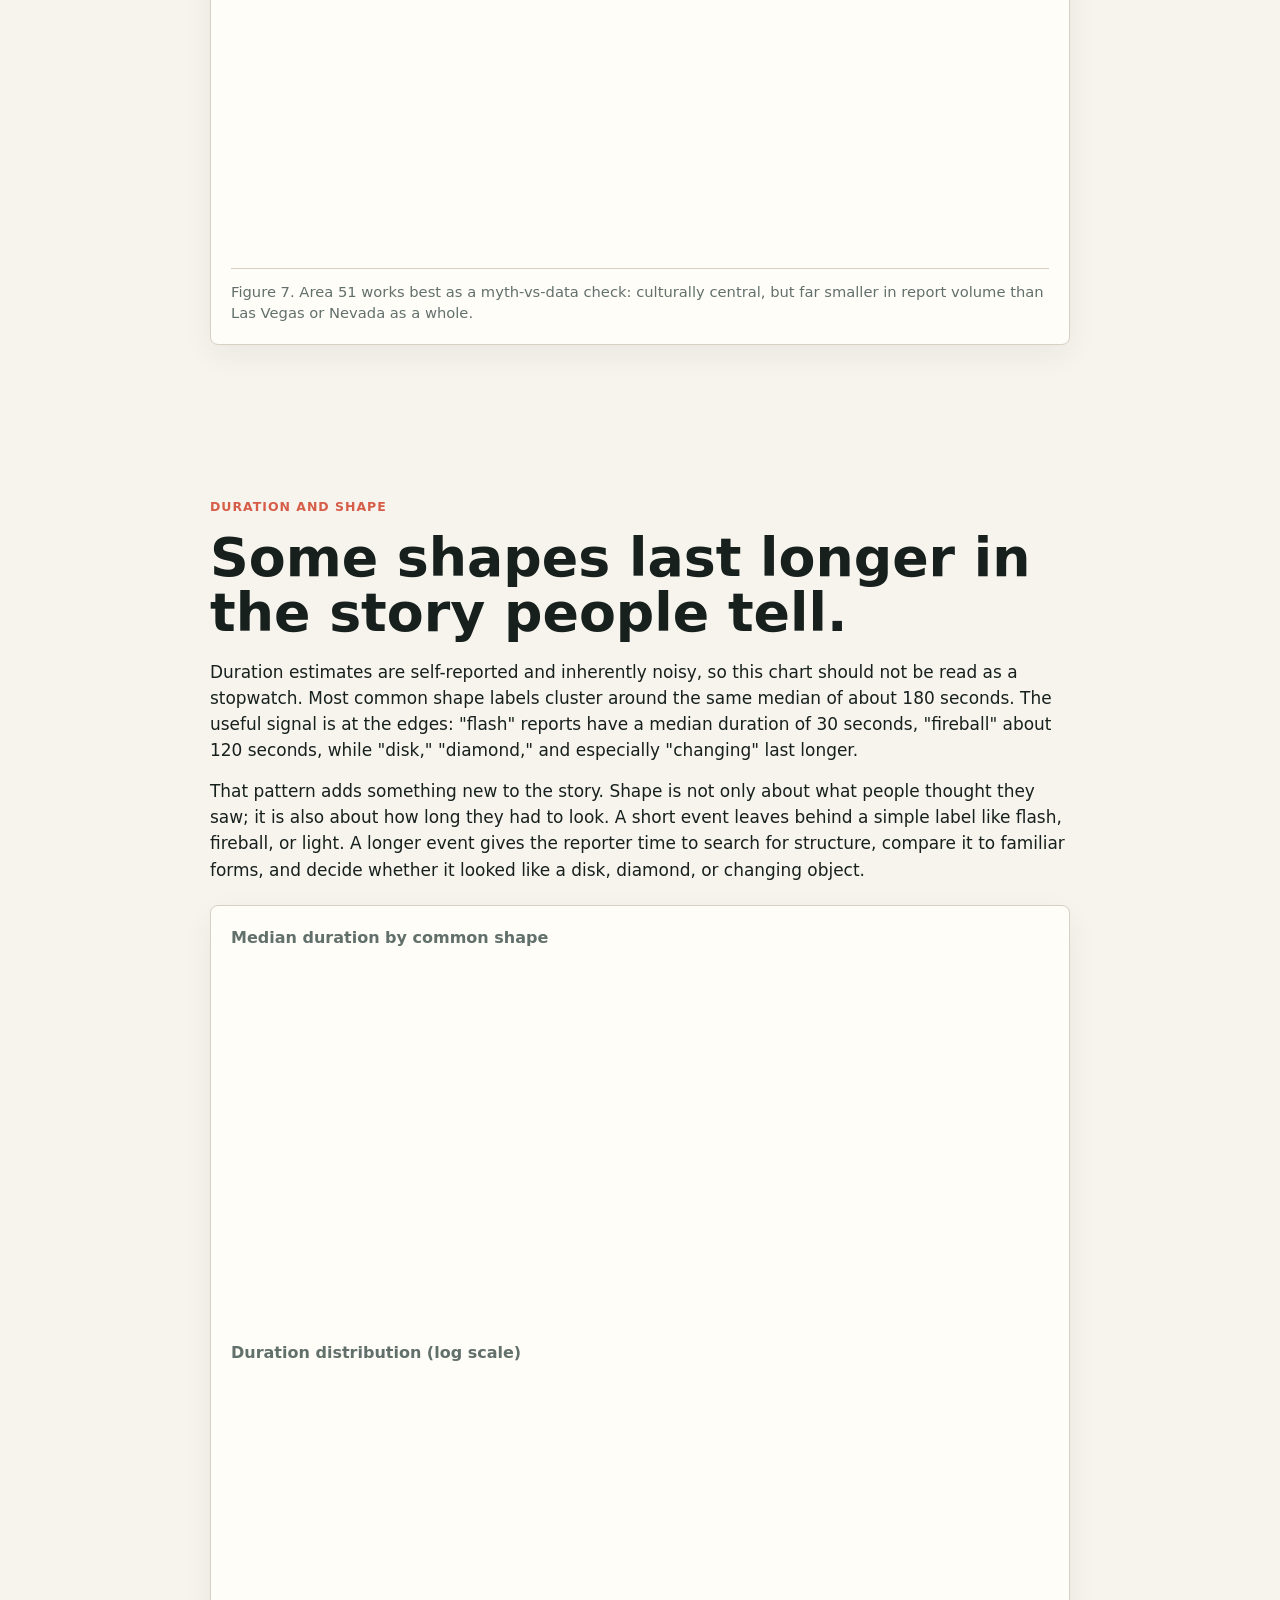
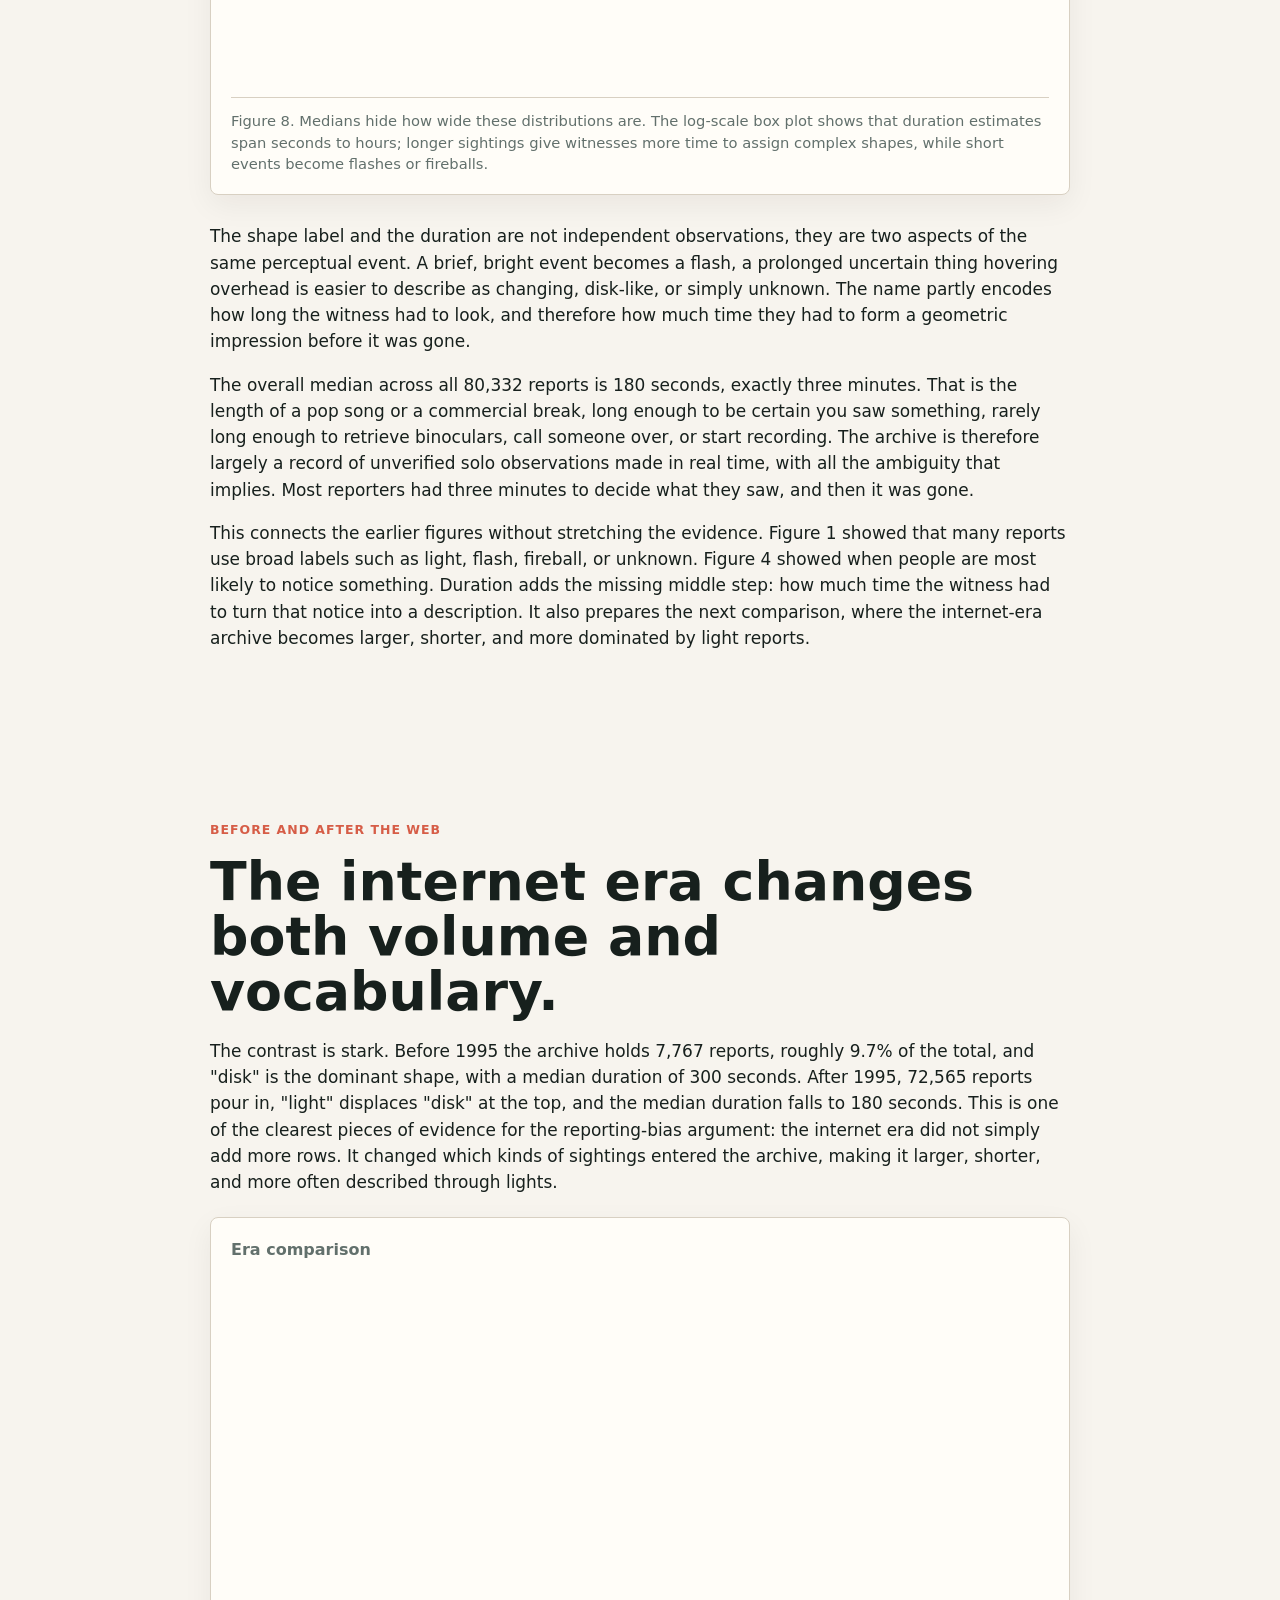
==== commit b497d55a: "nyt link to explainer notebook" ====
--- a/index.html
+++ b/index.html
@@ -13,7 +13,7 @@
         <a href="#usa">USA</a>
         <a href="#duration">Duration</a>
         <a href="#hotspots">Hotspots</a>
-        <a href="notebooks/explainer.ipynb">Notebook</a>
+        <a href="https://github.com/Wulfi1/Wulfi1.github.io/blob/main/notebooks/explainer.ipynb">Explainer notebook</a>
       </nav>
       <div class="hero__content">
         <p class="eyebrow">UFO reports as social data</p>
